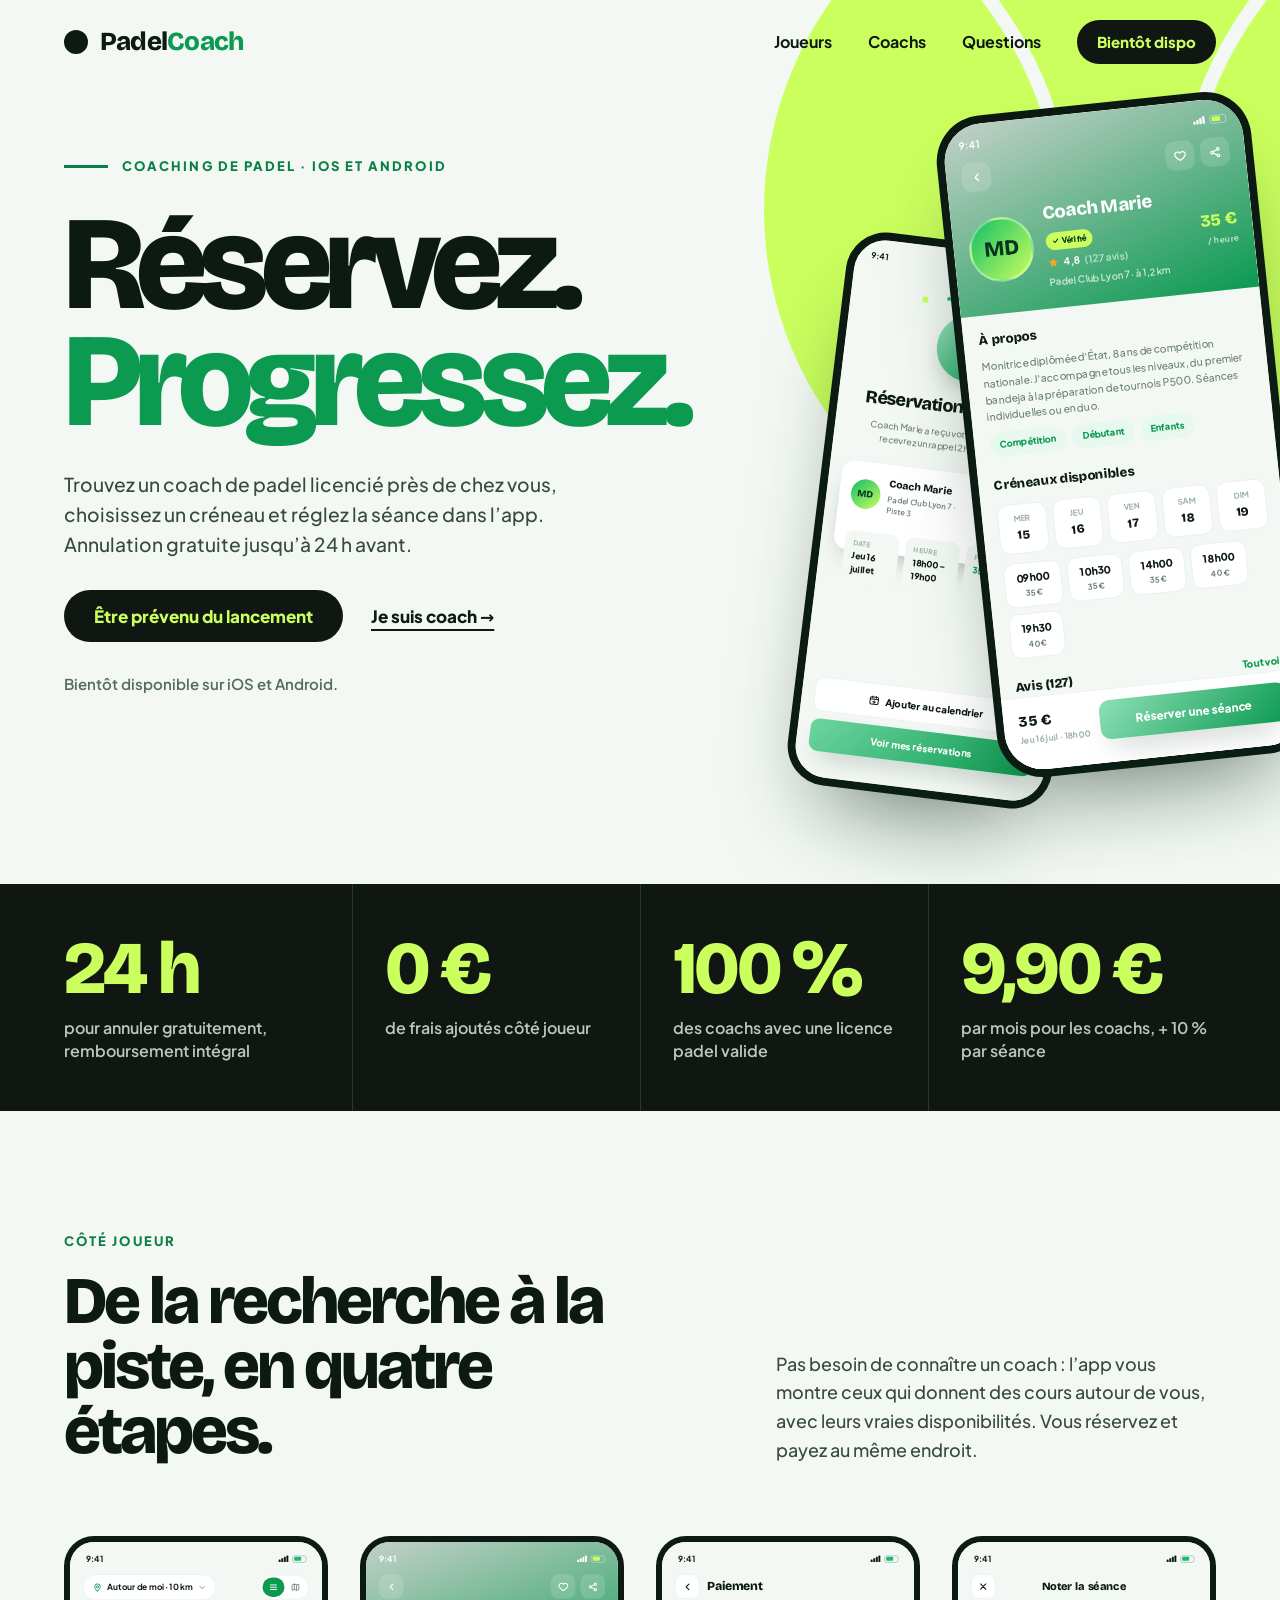
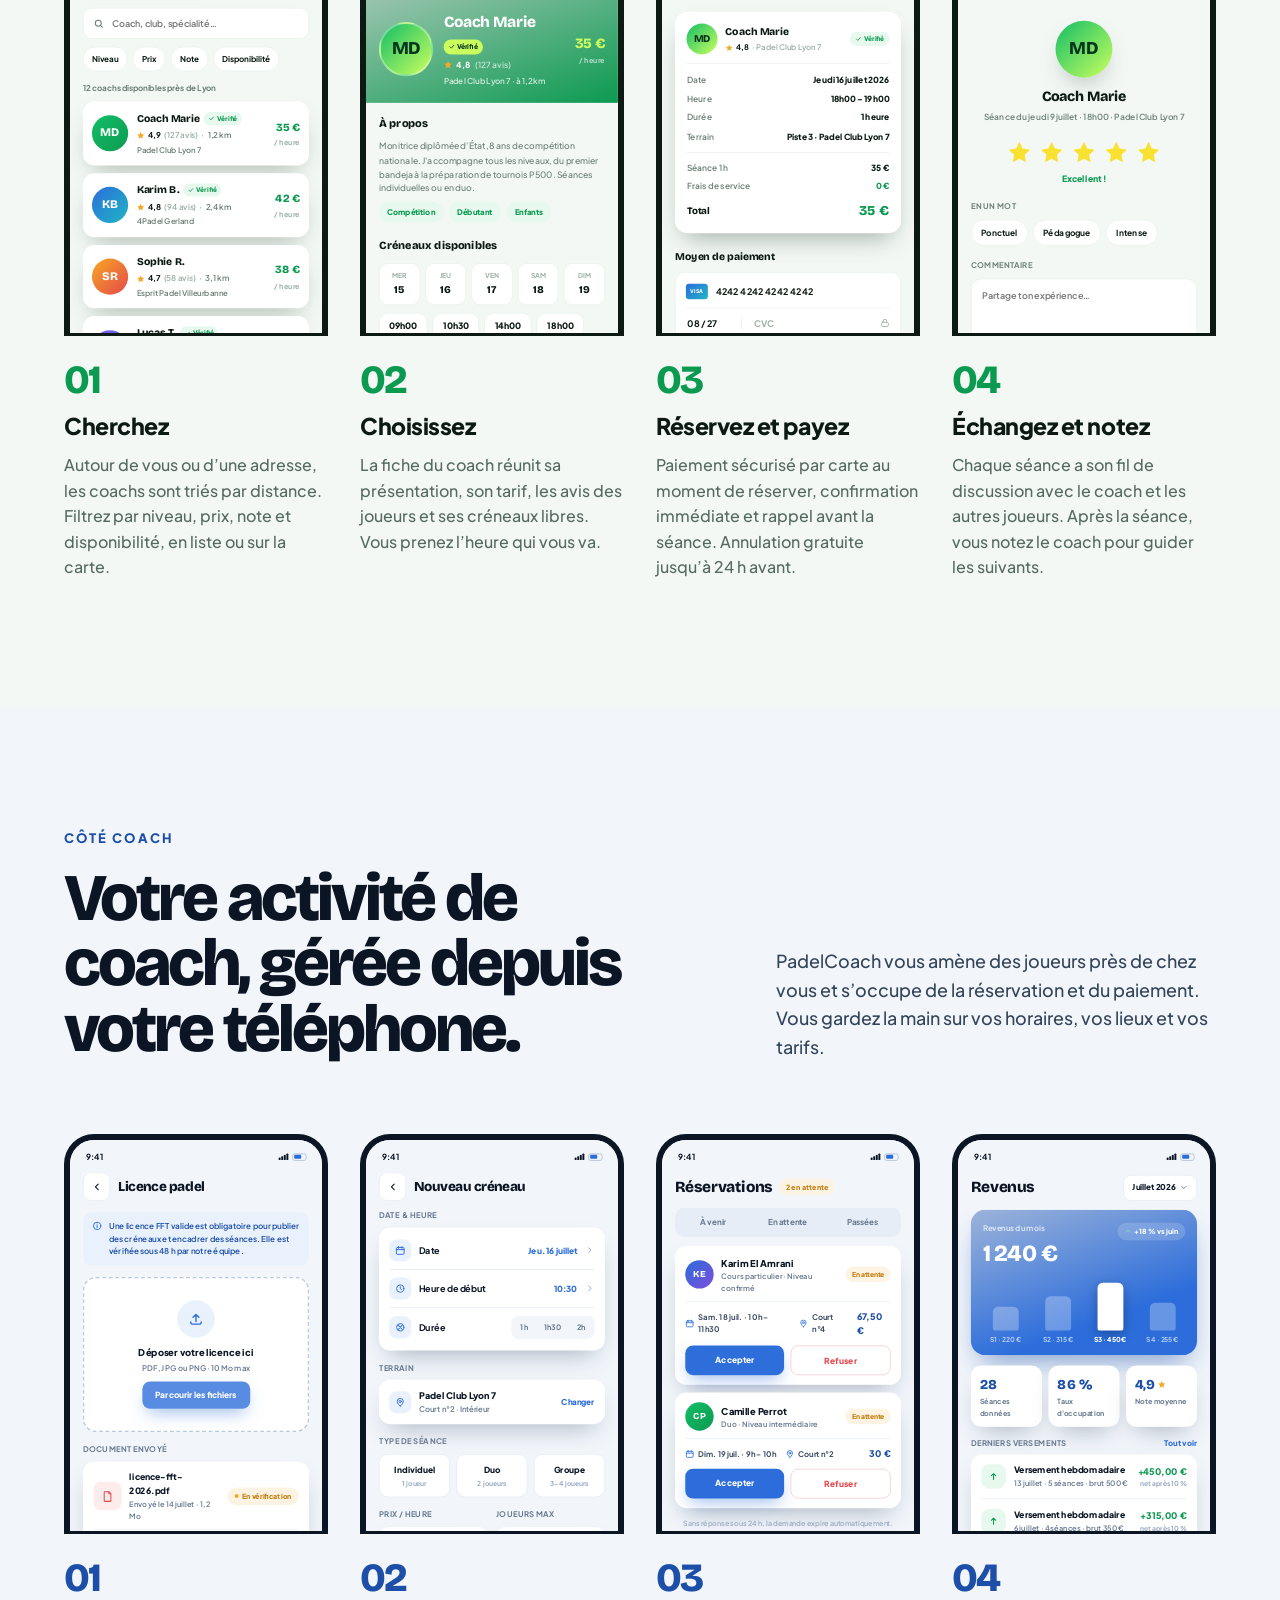
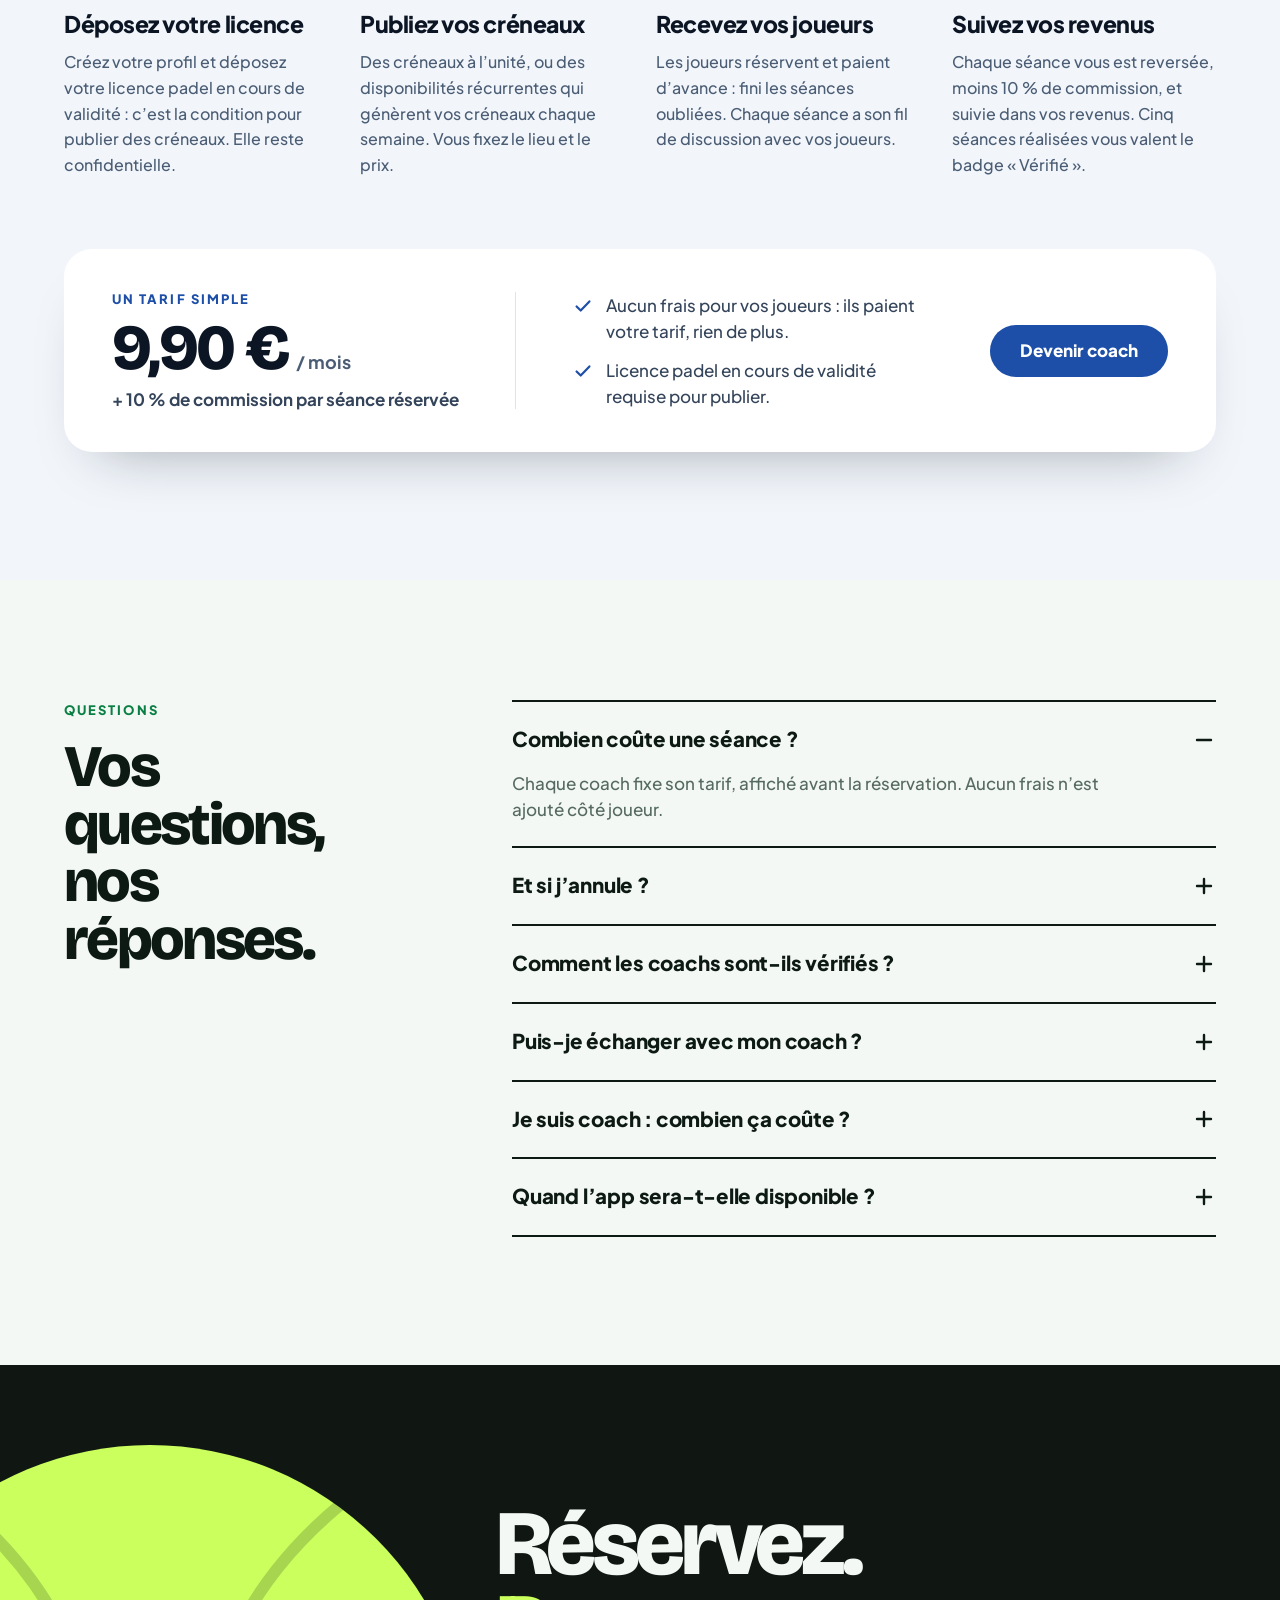
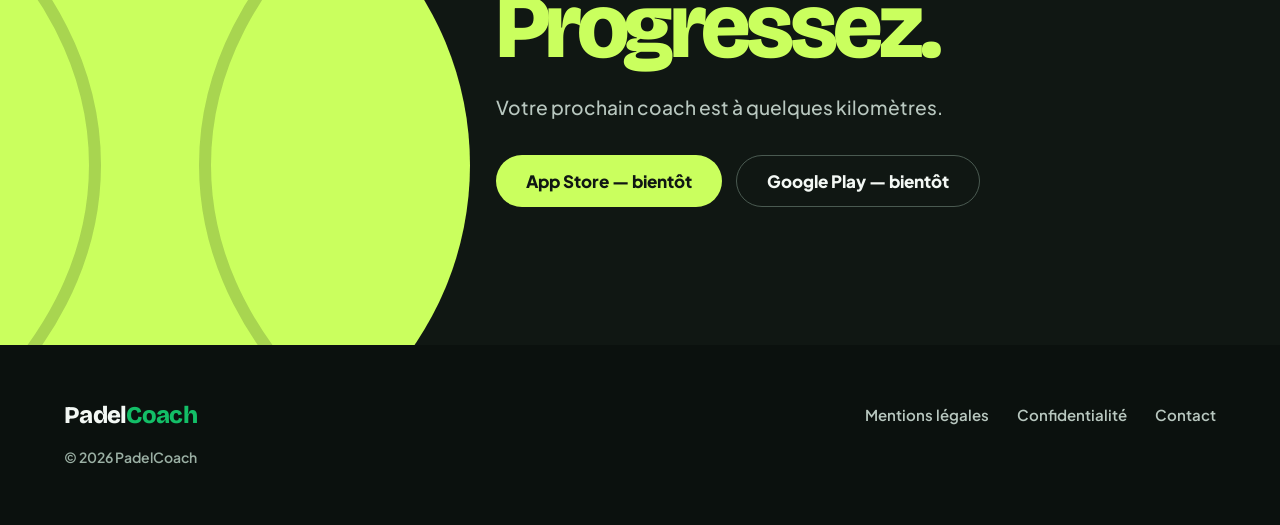
==== index.html @ 116d1d71 "deploy: site vitrine 2026-09-29 11:55 Co-Authored-By: Claude Opus 5.5 <noreply@anthropic.com>" ====
<!doctype html>
<html lang="fr">
<head>
<meta name="robots" content="noindex">
<meta charset="utf-8">
<meta name="viewport" content="width=device-width, initial-scale=1">
<title>PadelCoach — Réservez un coach de padel près de chez vous</title>
<meta name="description" content="Trouvez un coach de padel licencié près de chez vous, choisissez un créneau et réglez la séance dans l’app. Annulation gratuite jusqu’à 24 h avant.">
<meta name="theme-color" content="#f3f8f4">
<meta property="og:type" content="website">
<meta property="og:locale" content="fr_FR">
<meta property="og:title" content="PadelCoach — Réservez. Progressez.">
<meta property="og:description" content="Trouvez un coach de padel licencié près de chez vous et réservez votre séance en quelques gestes.">
<meta property="og:url" content="https://jeromemapro-dot.github.io/padelcoach-site/">
<meta property="og:image" content="https://jeromemapro-dot.github.io/padelcoach-site/og-image.jpg">
<meta property="og:image:width" content="1200">
<meta property="og:image:height" content="630">
<meta property="og:image:alt" content="PadelCoach — Réservez. Progressez.">
<meta name="twitter:card" content="summary_large_image">
<link rel="canonical" href="https://jeromemapro-dot.github.io/padelcoach-site/">
<link rel="icon" href="favicon.svg" type="image/svg+xml">
<link rel="preload" href="fonts/bricolage-800.woff2" as="font" type="font/woff2" crossorigin>
<style>
@font-face{font-family:'Bricolage Grotesque';font-weight:800;font-display:swap;src:url('fonts/bricolage-800.woff2') format('woff2')}
@font-face{font-family:'Plus Jakarta Sans';font-weight:500;font-display:swap;src:url('fonts/jakarta-500.woff2') format('woff2')}
@font-face{font-family:'Plus Jakarta Sans';font-weight:600;font-display:swap;src:url('fonts/jakarta-600.woff2') format('woff2')}
@font-face{font-family:'Plus Jakarta Sans';font-weight:700;font-display:swap;src:url('fonts/jakarta-700.woff2') format('woff2')}
@font-face{font-family:'Plus Jakarta Sans';font-weight:800;font-display:swap;src:url('fonts/jakarta-800.woff2') format('woff2')}

:root{
  --dark:#101713; --darker:#0b110e; --ink:#0d1a13; --ink-soft:#384a40; --ink-blue:#0c1524;
  --light:#f3f8f4; --light-blue:#f2f6fb; --white:#fff;
  --lime:#caff5e; --green:#13be67; --green-mid:#0c9a51; --green-deep:#0a7f43;
  --blue:#1d4fa8; --muted:#566a60; --muted-blue:#4b5d74; --text-blue:#34445a; --rail-blue:#dbe5f1;
  --on-dark:#b8c7bf; --on-dark-2:#9bb0a4; --rule-dark:#2a372f;
  --display:'Bricolage Grotesque',system-ui,sans-serif;
}
*{box-sizing:border-box}
html{scroll-behavior:smooth}
@media (prefers-reduced-motion:reduce){html{scroll-behavior:auto}}
body{margin:0;background:var(--light);color:var(--ink);font:500 17px/1.55 'Plus Jakarta Sans',system-ui,sans-serif;-webkit-font-smoothing:antialiased}
h1,h2,h3,p{margin:0}
a{color:var(--green-deep)}
:focus-visible{outline:3px solid var(--green-deep);outline-offset:3px;border-radius:6px}
.dark :focus-visible{outline-color:var(--lime)}
.wrap{max-width:1200px;margin:0 auto;padding:0 24px}
.skip{position:absolute;left:-9999px;top:8px;z-index:10;background:var(--lime);color:var(--dark);padding:10px 16px;border-radius:999px;font-weight:800}
.skip:focus{left:12px}

.btn{display:inline-flex;align-items:center;justify-content:center;min-height:52px;padding:0 30px;border-radius:999px;font-weight:800;font-size:17px;text-decoration:none;white-space:nowrap}
.btn--dark{background:var(--dark);color:var(--lime)}
.btn--dark:hover{background:#26332c;color:var(--lime)}
.btn--lime{background:var(--lime);color:var(--dark)}
.btn--lime:hover{background:#d8ff85;color:var(--dark)}
.btn--ghost{border:1.5px solid #4a5a51;color:#f3f8f4}
.btn--ghost:hover{border-color:var(--lime);color:var(--lime)}
.btn--blue{background:var(--blue);color:#fff}
.btn--blue:hover{background:#163e85;color:#fff}
.link-arrow{display:inline-flex;align-items:center;min-height:44px;font-weight:800;color:var(--ink);text-decoration:underline;text-underline-offset:6px;text-decoration-thickness:2px}
.link-arrow:hover{color:var(--green-deep)}
.kicker{display:block;font-size:13px;font-weight:800;letter-spacing:.16em;text-transform:uppercase;color:var(--green-deep)}

/* Écrans de l'app, mis à l'échelle par --s. */
.phone{--s:.8;width:calc(390px*var(--s));height:calc(844px*var(--s));border-radius:calc(50px*var(--s));overflow:hidden;background:var(--light);flex-shrink:0}
.phone__screen{width:390px;height:844px;transform:scale(var(--s));transform-origin:0 0}

/* ── En-tête ── */
.nav{position:absolute;top:0;left:0;right:0;z-index:3}
.nav .wrap{height:84px;display:flex;align-items:center;justify-content:space-between;gap:24px}
.brand{display:flex;align-items:center;gap:12px;min-height:44px;text-decoration:none;color:var(--ink);font:800 26px/1 var(--display);letter-spacing:-.03em}
.brand__ball{width:24px;height:24px;border-radius:50%;background:var(--ink)}
.brand b{color:var(--green-mid);font-weight:800}
.nav__links{display:flex;align-items:center;gap:36px}
.nav__links a:not(.btn){color:var(--ink);text-decoration:none;font-weight:700;font-size:16px}
.nav__links a:not(.btn):hover{color:var(--green-deep)}
.nav .btn{min-height:44px;padding:0 20px;font-size:15px}

/* ── Accueil : l'affiche ── */
.hero{position:relative;overflow:hidden}
.hero .wrap{display:grid;grid-template-columns:minmax(0,1.25fr) minmax(0,1fr);gap:24px;padding-top:156px;padding-bottom:88px}
.hero__text{display:flex;flex-direction:column;gap:30px;position:relative;z-index:1}
.eyebrow{display:flex;align-items:center;gap:14px;font-size:13px;font-weight:800;letter-spacing:.16em;text-transform:uppercase;color:var(--green-deep)}
.eyebrow::before{content:"";width:44px;height:3px;background:currentColor;flex-shrink:0}
.hero h1{font:800 clamp(64px,10.4vw,150px)/.88 var(--display);letter-spacing:-.055em}
.hero h1 span{color:var(--green-mid)}
.hero__lead{font-size:clamp(17px,1.5vw,21px);color:var(--ink-soft);max-width:560px}
.hero__ctas{display:flex;flex-wrap:wrap;align-items:center;gap:12px 28px}
.hero__note{font-size:15px;font-weight:600;color:var(--muted)}
.hero__stage{position:relative;min-height:640px}
.hero__ball{position:absolute;width:720px;height:720px;right:-268px;top:-306px}
.hero__stage .phone{position:absolute;box-shadow:0 50px 90px -30px rgba(8,40,24,.6),0 0 0 8px var(--ink)}
.hero__back{--s:.641;right:142px;top:94px;transform:rotate(7deg)}
.hero__front{--s:.7692;right:-58px;top:-46px;transform:rotate(-6deg)}

/* ── Chiffres ── */
.scores{background:var(--dark)}
.scores .wrap{display:grid;grid-template-columns:repeat(4,minmax(0,1fr))}
.score{display:flex;flex-direction:column;gap:10px;padding:48px 32px;border-left:1px solid var(--rule-dark)}
.score:first-child{padding-left:0;border-left:0}
.score:last-child{padding-right:0}
.score b{font:800 clamp(40px,5.8vw,84px)/1 var(--display);letter-spacing:-.04em;color:var(--lime)}
.score span{font-size:16px;line-height:1.45;font-weight:600;color:var(--on-dark)}

/* ── Parcours joueur / coach ── */
.section{padding:120px 0 128px}
.head{display:grid;grid-template-columns:minmax(0,7fr) minmax(0,5fr);gap:28px 96px;align-items:end;margin-bottom:72px}
.head h2{font:800 clamp(38px,5.2vw,68px)/.98 var(--display);letter-spacing:-.045em;margin-top:18px}
.head p{font-size:clamp(16px,1.4vw,19px);line-height:1.6;color:var(--ink-soft)}
.steps{list-style:none;margin:0;padding:0;display:grid;grid-template-columns:repeat(4,264px);justify-content:space-between;gap:32px}
.step{display:flex;flex-direction:column;gap:24px;min-width:0}
.shot{--s:.646;height:400px;border:6px solid var(--ink);border-bottom-width:3px;border-radius:30px 30px 0 0;overflow:hidden;background:var(--light)}
.step__num{display:block;font:800 40px/1 var(--display);letter-spacing:-.04em;color:var(--green-mid)}
.step h3{font-size:23px;font-weight:800;letter-spacing:-.02em;margin:8px 0}
.step p{font-size:16px;line-height:1.6;color:var(--muted)}

.coachs{background:var(--light-blue);color:var(--ink-blue)}
.coachs .kicker{color:var(--blue)}
.coachs .head p{color:var(--text-blue)}
.coachs .shot{border-color:var(--ink-blue);background:var(--light-blue)}
.coachs .step__num{color:var(--blue)}
.coachs .step p{color:var(--muted-blue)}

.price{margin-top:72px;background:var(--white);border-radius:28px;padding:40px 48px;display:grid;grid-template-columns:auto minmax(0,1fr) auto;gap:28px 56px;align-items:center;box-shadow:0 30px 60px -36px rgba(12,21,36,.4)}
.price__amount{font:800 64px/1 var(--display);letter-spacing:-.04em;margin:6px 0}
.price__amount small{font:700 18px/1 'Plus Jakarta Sans',sans-serif;letter-spacing:0;color:var(--muted-blue);margin-left:8px}
.price__fee{font-size:17px;font-weight:700;color:var(--text-blue)}
.checks{list-style:none;margin:0;padding:0 0 0 56px;display:flex;flex-direction:column;gap:12px;border-left:1.5px solid var(--rail-blue)}
.checks li{display:flex;gap:12px;align-items:flex-start;font-size:17px;color:var(--text-blue)}
.checks svg{flex-shrink:0;margin-top:3px}

/* ── Questions ── */
.faq .wrap{display:grid;grid-template-columns:minmax(0,4fr) minmax(0,8fr);gap:40px 96px}
.faq h2{font:800 clamp(38px,4.6vw,60px)/.98 var(--display);letter-spacing:-.045em;margin-top:18px}
.faq__list{border-bottom:2px solid var(--ink)}
.faq details{border-top:2px solid var(--ink)}
.faq summary{list-style:none;display:flex;justify-content:space-between;align-items:center;gap:24px;min-height:44px;padding:22px 0;cursor:pointer;font-size:clamp(17px,1.6vw,21px);font-weight:800;letter-spacing:-.01em}
.faq summary::-webkit-details-marker{display:none}
.faq summary svg{flex-shrink:0}
.faq details[open] .faq__v{display:none}
.faq details p{max-width:640px;padding-bottom:24px;margin-top:-8px;color:var(--muted)}

/* ── Appel final ── */
.final{background:var(--dark);position:relative;overflow:hidden}
.final__ball{position:absolute;width:640px;height:640px;left:-170px;top:80px}
.final .wrap{position:relative;min-height:580px;display:flex;flex-direction:column;justify-content:center}
.final__body{margin-left:auto;width:min(720px,100%);display:flex;flex-direction:column;gap:24px;padding:80px 0}
.final h2{font:800 clamp(56px,7.2vw,104px)/.9 var(--display);letter-spacing:-.05em;color:#f3f8f4}
.final h2 span{color:var(--lime)}
.final p{font-size:clamp(17px,1.5vw,21px);color:var(--on-dark)}
.final__ctas{display:flex;flex-wrap:wrap;gap:14px;margin-top:8px}

.footer{background:var(--darker);padding:48px 0 56px}
.footer .wrap{display:flex;justify-content:space-between;align-items:flex-start;gap:24px;flex-wrap:wrap}
.footer .brand{color:#f3f8f4;font-size:24px}
.footer .brand b{color:var(--green)}
.footer small{display:block;margin-top:10px;font-size:14px;font-weight:600;color:var(--on-dark-2)}
.footer nav{display:flex;flex-wrap:wrap;gap:8px 28px}
.footer nav a{display:inline-flex;align-items:center;min-height:44px;color:var(--on-dark);text-decoration:none;font-weight:600;font-size:15px}
.footer nav a:hover{color:var(--lime)}

/* Sous 1200 px, les quatre étapes défilent horizontalement (sans script). */
@media (max-width:1199px){
  .steps{display:flex;gap:20px;overflow-x:auto;scroll-snap-type:x mandatory;margin:0 -24px;padding:0 24px 20px;scroll-padding:0 24px}
  .step{flex:0 0 264px;scroll-snap-align:start}
  .shot{height:340px}
}
@media (max-width:960px){
  .hero .wrap{grid-template-columns:1fr;padding-top:124px;padding-bottom:0;gap:8px}
  .hero__stage{min-height:0;height:560px;overflow:hidden;margin:0 -24px}
  .hero__ball{width:430px;height:430px;left:50%;right:auto;margin-left:-215px;top:50px}
  .hero__back{--s:.6;left:50%;right:auto;margin-left:-30px;top:120px}
  .hero__front{--s:.667;left:50%;right:auto;margin-left:-196px;top:40px}
  .scores .wrap{grid-template-columns:repeat(2,minmax(0,1fr))}
  .score{padding:28px 20px}
  .score:nth-child(odd){padding-left:0;border-left:0}
  .score:nth-child(even){padding-right:0}
  .score:nth-child(-n+2){border-bottom:1px solid var(--rule-dark)}
  .head{grid-template-columns:1fr;margin-bottom:40px}
  .price{grid-template-columns:1fr;padding:32px 28px}
  .checks{padding:22px 0 0;border-left:0;border-top:1.5px solid var(--rail-blue)}
  .price .btn{width:100%}
  .faq .wrap{grid-template-columns:1fr}
  .final__ball{width:290px;height:290px;left:auto;right:-40px;top:-110px}
  .final__body{margin-left:0;padding:200px 0 64px}
}
@media (max-width:640px){
  .nav .wrap{height:68px}
  .nav__links a:not(.btn){display:none}
  .nav .btn{padding:0 16px;font-size:14px}
  .brand{font-size:23px}
  .hero .wrap{padding-top:96px}
  .hero__text{gap:22px}
  .eyebrow{font-size:12px;letter-spacing:.14em}
  .eyebrow::before{width:32px}
  .hero__ctas{flex-direction:column;align-items:stretch;gap:12px}
  .hero__ctas .btn{width:100%}
  .hero__ctas .link-arrow{align-self:center}
  .hero__stage{height:430px}
  .hero__ball{width:330px;height:330px;margin-left:-165px;top:40px}
  .hero__back{--s:.4615;margin-left:-23px;top:92px}
  .hero__front{--s:.5128;margin-left:-151px;top:32px}
  .hero__stage .phone{box-shadow:0 34px 60px -24px rgba(8,40,24,.6),0 0 0 6px var(--ink)}
  .score span{font-size:14px}
  .section{padding:64px 0}
  .shot{height:330px}
  .step h3{font-size:20px}
  .step p{font-size:15px}
  .price{margin-top:40px;padding:28px 24px}
  .price__amount{font-size:52px}
  .final__ctas{flex-direction:column}
  .final__ctas .btn{width:100%}
  .footer .wrap{flex-direction:column}
}
</style>
</head>
<body>
<a class="skip" href="#contenu">Aller au contenu</a>

<header class="nav">
<div class="wrap">
<a class="brand" href="#top" aria-label="PadelCoach, accueil"><span class="brand__ball"></span><span>Padel<b>Coach</b></span></a>
<nav class="nav__links" aria-label="Navigation principale">
<a href="#joueurs">Joueurs</a>
<a href="#coachs">Coachs</a>
<a href="#faq">Questions</a>
<a class="btn btn--dark" href="#telecharger">Bientôt dispo</a>
</nav>
</div>
</header>

<main id="contenu">

<section class="hero" id="top">
<div class="wrap">
<div class="hero__text">
<span class="eyebrow">Coaching de padel · iOS et Android</span>
<h1>Réservez.<br><span>Progressez.</span></h1>
<p class="hero__lead">Trouvez un coach de padel licencié près de chez vous, choisissez un créneau et réglez la séance dans l’app. Annulation gratuite jusqu’à 24 h avant.</p>
<div class="hero__ctas">
<a class="btn btn--dark" href="#telecharger">Être prévenu du lancement</a>
<a class="link-arrow" href="#coachs">Je suis coach →</a>
</div>
<p class="hero__note">Bientôt disponible sur iOS et Android.</p>
</div>
<div class="hero__stage">
<svg class="hero__ball" viewBox="0 0 720 720" aria-hidden="true"><circle cx="360" cy="360" r="360" fill="#caff5e"/><path d="M150 70C350 240 350 480 150 650M570 70C370 240 370 480 570 650" fill="none" stroke="#f3f8f4" stroke-width="14" stroke-linecap="round"/></svg>
<div class="phone hero__back" role="img" aria-label="L’écran de confirmation : la réservation est confirmée, avec la date, l’heure et le montant payé."><div class="phone__screen" aria-hidden="true"><div data-screen-label="06 · Confirmation" style="width:390px;height:844px;margin:0 auto;background:#f3f8f4;font-family:'Plus Jakarta Sans',sans-serif;color:#0d1a13;display:flex;flex-direction:column;overflow:hidden;position:relative">

  
  <div style="display:flex;justify-content:space-between;align-items:center;padding:16px 24px 0;font-size:13px;font-weight:700;color:#0d1a13">
    <span>9:41</span>
    <span style="display:flex;gap:5px;align-items:center">
      <span style="width:16px;height:10px;display:inline-flex;align-items:flex-end;gap:1.5px"><span style="width:2.5px;height:4px;background:#0d1a13;border-radius:1px"></span><span style="width:2.5px;height:6px;background:#0d1a13;border-radius:1px"></span><span style="width:2.5px;height:8px;background:#0d1a13;border-radius:1px"></span><span style="width:2.5px;height:10px;background:#0d1a13;border-radius:1px"></span></span>
      <span style="width:22px;height:11px;border:1.5px solid #9bb0a4;border-radius:3.5px;display:inline-flex;padding:1.5px"><span style="width:70%;background:#13be67;border-radius:1.5px"></span></span>
    </span>
  </div>

  
  <div style="padding:64px 0 0;display:flex;flex-direction:column;align-items:center;gap:20px;position:relative">
    <span style="position:absolute;top:44px;left:112px;width:9px;height:9px;border-radius:2px;background:#caff5e;animation:pcFall 1.8s ease-in infinite"></span>
    <span style="position:absolute;top:36px;left:196px;width:7px;height:7px;border-radius:50%;background:#caff5e;animation:pcFall 2.2s .4s ease-in infinite"></span>
    <span style="position:absolute;top:52px;left:262px;width:10px;height:5px;border-radius:2px;background:#caff5e;animation:pcFall 2s .8s ease-in infinite"></span>
    <span style="position:absolute;top:40px;left:150px;width:6px;height:6px;border-radius:50%;background:#13be67;animation:pcFall 2.4s 1.1s ease-in infinite"></span>
    <span style="position:absolute;top:48px;left:236px;width:8px;height:8px;border-radius:2px;background:#13be67;animation:pcFall 2.1s .2s ease-in infinite"></span>
    <span style="width: 104px; height: 104px; border-radius: 50%; background: linear-gradient(135deg, #13BE6761, #0c9a51); display: inline-flex; align-items: center; justify-content: center; box-shadow: 0 18px 40px -16px rgba(8,40,24,.35); animation: pcPop .5s ease-out both">
      <svg viewBox="0 0 24 24" width="52" height="52" fill="none" stroke="#ffffff" stroke-width="3" stroke-linecap="round" stroke-linejoin="round"><path d="M5 12.5l5 5L19 7"></path></svg>
    </span>
    <div style="display:flex;flex-direction:column;align-items:center;gap:8px;padding:0 32px;text-align:center">
      <div style="font-family:'Bricolage Grotesque',sans-serif;font-weight:800;font-size:28px;letter-spacing:-.8px">Réservation confirmée !</div>
      <div style="font-size:14px;line-height:1.55;color:#6c8076;font-weight:500">Coach Marie a reçu votre réservation. Vous recevrez un rappel 2 h avant la séance.</div>
    </div>
  </div>

  
  <div style="padding:28px 20px 0">
    <div style="background: #ffffff; border-radius: 20px; padding: 18px; display: flex; flex-direction: column; gap: 13px; box-shadow: 0 18px 40px -16px rgba(8,40,24,.35); width: 311px; height: 139px">
      <div style="display:flex;align-items:center;gap:12px">
        <span style="width:46px;height:46px;border-radius:50%;background:linear-gradient(135deg,#13be67,#caff5e);display:inline-flex;align-items:center;justify-content:center;color:#06351f;font-family:'Bricolage Grotesque',sans-serif;font-weight:800;font-size:15px;flex-shrink:0">MD</span>
        <span style="display:flex;flex-direction:column;gap:2px">
          <span style="font-family:'Bricolage Grotesque',sans-serif;font-weight:700;font-size:16px">Coach Marie</span>
          <span style="font-size:12px;color:#6c8076;font-weight:600">Padel Club Lyon 7 · Piste 3</span>
        </span>
        <span style="margin-left:auto;display:inline-flex;align-items:center;gap:4px;background:#e7f8ee;color:#0c9a51;border-radius:999px;padding:4px 10px;font-size:10.5px;font-weight:800;flex-shrink:0"><span style="width:6px;height:6px;border-radius:50%;background:#13be67"></span>Confirmée</span>
      </div>
      <div style="height:1px;background:#e6efe8"></div>
      <div style="display:flex;gap:10px">
        <span style="flex:1;display:flex;flex-direction:column;gap:2px;background:#f3f8f4;border-radius:13px;padding:11px 13px">
          <span style="font-size:10.5px;font-weight:700;color:#9bb0a4;text-transform:uppercase;letter-spacing:.4px">Date</span>
          <span style="font-size:13.5px;font-weight:800">Jeu 16 juillet</span>
        </span>
        <span style="flex:1;display:flex;flex-direction:column;gap:2px;background:#f3f8f4;border-radius:13px;padding:11px 13px">
          <span style="font-size:10.5px;font-weight:700;color:#9bb0a4;text-transform:uppercase;letter-spacing:.4px">Heure</span>
          <span style="font-size:13.5px;font-weight:800">18h00 – 19h00</span>
        </span>
        <span style="flex:1;display:flex;flex-direction:column;gap:2px;background:#f3f8f4;border-radius:13px;padding:11px 13px">
          <span style="font-size:10.5px;font-weight:700;color:#9bb0a4;text-transform:uppercase;letter-spacing:.4px">Payé</span>
          <span style="font-size:13.5px;font-weight:800;color:#0c9a51">35 €</span>
        </span>
      </div>
    </div>
  </div>

  
  <div style="margin-top:auto;padding:0 20px 40px;display:flex;flex-direction:column;gap:12px">
    <button tabindex="-1" style="cursor:pointer;border-radius:14px;padding:16px;font-family:'Plus Jakarta Sans',sans-serif;font-weight:800;font-size:15px;color:#0d1a13;background:#ffffff;border:1.5px solid #e6efe8;display:flex;align-items:center;justify-content:center;gap:9px">
      <svg viewBox="0 0 24 24" width="17" height="17" fill="none" stroke="currentColor" stroke-width="2.2" stroke-linecap="round" stroke-linejoin="round"><rect x="3" y="5" width="18" height="16" rx="3"></rect><path d="M3 10h18M8 3v4M16 3v4M12 13v6M9 16h6"></path></svg>
      Ajouter au calendrier
    </button>
    <button tabindex="-1" style="border: none; cursor: pointer; border-radius: 14px; padding: 16px; font-family: 'Plus Jakarta Sans',sans-serif; font-weight: 800; font-size: 15px; color: #ffffff; background: linear-gradient(135deg, #13BE6797, #0c9a51); box-shadow: 0 18px 40px -16px rgba(8,40,24,.35)">Voir mes réservations</button>
  </div>
</div></div></div>
<div class="phone hero__front" role="img" aria-label="La fiche d’un coach dans l’app : profil, note, tarif, créneaux disponibles et avis."><div class="phone__screen" aria-hidden="true"><div data-screen-label="04 · Fiche coach" style="width:390px;height:844px;margin:0 auto;background:#f3f8f4;font-family:'Plus Jakarta Sans',sans-serif;color:#0d1a13;display:flex;flex-direction:column;overflow:hidden;position:relative">

  
  <div class="noscroll" style="flex:1;overflow:hidden;padding-bottom:110px">

    
    <div style="background: linear-gradient(160deg, #18422E38, #0c9a51); padding: 16px 20px 24px; color: #ffffff; position: relative">
      <div style="display:flex;justify-content:space-between;align-items:center;font-size:13px;font-weight:700;margin-bottom:14px">
        <span>9:41</span>
        <span style="display:flex;gap:5px;align-items:center">
          <span style="width:16px;height:10px;display:inline-flex;align-items:flex-end;gap:1.5px"><span style="width:2.5px;height:4px;background:#ffffff;border-radius:1px"></span><span style="width:2.5px;height:6px;background:#ffffff;border-radius:1px"></span><span style="width:2.5px;height:8px;background:#ffffff;border-radius:1px"></span><span style="width:2.5px;height:10px;background:#ffffff;border-radius:1px"></span></span>
          <span style="width:22px;height:11px;border:1.5px solid rgba(255,255,255,.5);border-radius:3.5px;display:inline-flex;padding:1.5px"><span style="width:70%;background:#caff5e;border-radius:1.5px"></span></span>
        </span>
      </div>
      <div style="display:flex;justify-content:space-between;align-items:center;margin-bottom:18px">
        <span style="width:38px;height:38px;border-radius:12px;background:rgba(255,255,255,.14);display:inline-flex;align-items:center;justify-content:center;cursor:pointer"><svg viewBox="0 0 24 24" width="17" height="17" fill="none" stroke="#ffffff" stroke-width="2.4" stroke-linecap="round" stroke-linejoin="round"><path d="M15 6l-6 6 6 6"></path></svg></span>
        <span style="display:flex;gap:8px">
          <span style="width:38px;height:38px;border-radius:12px;background:rgba(255,255,255,.14);display:inline-flex;align-items:center;justify-content:center;cursor:pointer"><svg viewBox="0 0 24 24" width="17" height="17" fill="none" stroke="#ffffff" stroke-width="2.2" stroke-linecap="round" stroke-linejoin="round"><path d="M12 20s-7.5-4.9-9.5-9A5.3 5.3 0 0 1 12 6.6 5.3 5.3 0 0 1 21.5 11c-2 4.1-9.5 9-9.5 9z"></path></svg></span>
          <span style="width:38px;height:38px;border-radius:12px;background:rgba(255,255,255,.14);display:inline-flex;align-items:center;justify-content:center;cursor:pointer"><svg viewBox="0 0 24 24" width="17" height="17" fill="none" stroke="#ffffff" stroke-width="2.2" stroke-linecap="round" stroke-linejoin="round"><circle cx="6" cy="12" r="2.4"></circle><circle cx="17" cy="6" r="2.4"></circle><circle cx="17" cy="18" r="2.4"></circle><path d="M8.2 10.9l6.6-3.8M8.2 13.1l6.6 3.8"></path></svg></span>
        </span>
      </div>
      <div style="display:flex;gap:16px;align-items:center">
        <span style="width:84px;height:84px;border-radius:50%;background:linear-gradient(135deg,#13be67,#caff5e);display:inline-flex;align-items:center;justify-content:center;color:#06351f;font-family:'Bricolage Grotesque',sans-serif;font-weight:800;font-size:28px;flex-shrink:0;border:3px solid rgba(255,255,255,.35)">MD</span>
        <span style="display:flex;flex-direction:column;gap:6px;min-width:0">
          <span style="display:flex;align-items:center;gap:8px;flex-wrap:wrap">
            <span style="font-family:'Bricolage Grotesque',sans-serif;font-weight:800;font-size:24px;letter-spacing:-.5px">Coach Marie</span>
            <span style="display:inline-flex;align-items:center;gap:3px;background:#caff5e;color:#06351f;border-radius:999px;padding:3px 8px;font-size:10.5px;font-weight:800"><svg viewBox="0 0 24 24" width="10" height="10" fill="none" stroke="currentColor" stroke-width="3" stroke-linecap="round" stroke-linejoin="round"><path d="M5 12.5l5 5L19 7"></path></svg>Vérifié</span>
          </span>
          <span style="display:flex;align-items:center;gap:6px;font-size:13px;font-weight:700">
            <svg viewBox="0 0 24 24" width="14" height="14" fill="#f7a823"><path d="M12 2l3 6.3 6.9 1-5 4.8 1.2 6.9-6.1-3.3L5.9 21l1.2-6.9-5-4.8 6.9-1z"></path></svg>
            <span>4,8</span><span style="color:rgba(255,255,255,.65);font-weight:600">(127 avis)</span>
          </span>
          <span style="font-size:12.5px;color:rgba(255,255,255,.75);font-weight:600">Padel Club Lyon 7 · à 1,2 km</span>
        </span>
        <span style="margin-left:auto;display:flex;flex-direction:column;align-items:flex-end;flex-shrink:0">
          <span style="font-family:'Bricolage Grotesque',sans-serif;font-weight:800;font-size:22px;color:#caff5e">35 €</span>
          <span style="font-size:11px;color:rgba(255,255,255,.65);font-weight:700">/ heure</span>
        </span>
      </div>
    </div>

    
    <div style="padding:20px 20px 0;display:flex;flex-direction:column;gap:10px">
      <div style="font-family:'Bricolage Grotesque',sans-serif;font-weight:700;font-size:17px">À propos</div>
      <div style="font-size:13.5px;line-height:1.6;color:#6c8076;font-weight:500">Monitrice diplômée d'État, 8 ans de compétition nationale. J'accompagne tous les niveaux, du premier bandeja à la préparation de tournois P500. Séances individuelles ou en duo.</div>
      <div style="display:flex;gap:8px;flex-wrap:wrap">
        <span style="background:#e7f8ee;color:#0c9a51;border-radius:999px;padding:7px 13px;font-size:12px;font-weight:800">Compétition</span>
        <span style="background:#e7f8ee;color:#0c9a51;border-radius:999px;padding:7px 13px;font-size:12px;font-weight:800">Débutant</span>
        <span style="background:#e7f8ee;color:#0c9a51;border-radius:999px;padding:7px 13px;font-size:12px;font-weight:800">Enfants</span>
      </div>
    </div>

    
    <div style="padding:24px 20px 0;display:flex;flex-direction:column;gap:12px">
      <div style="font-family:'Bricolage Grotesque',sans-serif;font-weight:700;font-size:17px">Créneaux disponibles</div>
      <div style="display:flex;gap:8px">
        
          
          
            <span style="flex:1;display:flex;flex-direction:column;align-items:center;gap:2px;padding:10px 0;border-radius:14px;cursor:pointer;background:#ffffff;color:#0d1a13;border:1.5px solid #e6efe8">
              <span style="font-size:10.5px;font-weight:700;color:#9bb0a4">MER</span>
              <span style="font-family:'Bricolage Grotesque',sans-serif;font-weight:800;font-size:16px">15</span>
            </span>
          
        
          
          
            <span style="flex:1;display:flex;flex-direction:column;align-items:center;gap:2px;padding:10px 0;border-radius:14px;cursor:pointer;background:#ffffff;color:#0d1a13;border:1.5px solid #e6efe8">
              <span style="font-size:10.5px;font-weight:700;color:#9bb0a4">JEU</span>
              <span style="font-family:'Bricolage Grotesque',sans-serif;font-weight:800;font-size:16px">16</span>
            </span>
          
        
          
          
            <span style="flex:1;display:flex;flex-direction:column;align-items:center;gap:2px;padding:10px 0;border-radius:14px;cursor:pointer;background:#ffffff;color:#0d1a13;border:1.5px solid #e6efe8">
              <span style="font-size:10.5px;font-weight:700;color:#9bb0a4">VEN</span>
              <span style="font-family:'Bricolage Grotesque',sans-serif;font-weight:800;font-size:16px">17</span>
            </span>
          
        
          
          
            <span style="flex:1;display:flex;flex-direction:column;align-items:center;gap:2px;padding:10px 0;border-radius:14px;cursor:pointer;background:#ffffff;color:#0d1a13;border:1.5px solid #e6efe8">
              <span style="font-size:10.5px;font-weight:700;color:#9bb0a4">SAM</span>
              <span style="font-family:'Bricolage Grotesque',sans-serif;font-weight:800;font-size:16px">18</span>
            </span>
          
        
          
          
            <span style="flex:1;display:flex;flex-direction:column;align-items:center;gap:2px;padding:10px 0;border-radius:14px;cursor:pointer;background:#ffffff;color:#0d1a13;border:1.5px solid #e6efe8">
              <span style="font-size:10.5px;font-weight:700;color:#9bb0a4">DIM</span>
              <span style="font-family:'Bricolage Grotesque',sans-serif;font-weight:800;font-size:16px">19</span>
            </span>
          
        
      </div>
      <div style="display:flex;gap:8px;flex-wrap:wrap">
        
          
          
            <span style="display:inline-flex;flex-direction:column;align-items:center;gap:1px;border-radius:14px;padding:9px 15px;cursor:pointer;background:#ffffff;color:#0d1a13;border:1.5px solid #e6efe8">
              <span style="font-size:13.5px;font-weight:800">09h00</span>
              <span style="font-size:10.5px;font-weight:700;color:#6c8076">35 €</span>
            </span>
          
        
          
          
            <span style="display:inline-flex;flex-direction:column;align-items:center;gap:1px;border-radius:14px;padding:9px 15px;cursor:pointer;background:#ffffff;color:#0d1a13;border:1.5px solid #e6efe8">
              <span style="font-size:13.5px;font-weight:800">10h30</span>
              <span style="font-size:10.5px;font-weight:700;color:#6c8076">35 €</span>
            </span>
          
        
          
          
            <span style="display:inline-flex;flex-direction:column;align-items:center;gap:1px;border-radius:14px;padding:9px 15px;cursor:pointer;background:#ffffff;color:#0d1a13;border:1.5px solid #e6efe8">
              <span style="font-size:13.5px;font-weight:800">14h00</span>
              <span style="font-size:10.5px;font-weight:700;color:#6c8076">35 €</span>
            </span>
          
        
          
          
            <span style="display:inline-flex;flex-direction:column;align-items:center;gap:1px;border-radius:14px;padding:9px 15px;cursor:pointer;background:#ffffff;color:#0d1a13;border:1.5px solid #e6efe8">
              <span style="font-size:13.5px;font-weight:800">18h00</span>
              <span style="font-size:10.5px;font-weight:700;color:#6c8076">40 €</span>
            </span>
          
        
          
          
            <span style="display:inline-flex;flex-direction:column;align-items:center;gap:1px;border-radius:14px;padding:9px 15px;cursor:pointer;background:#ffffff;color:#0d1a13;border:1.5px solid #e6efe8">
              <span style="font-size:13.5px;font-weight:800">19h30</span>
              <span style="font-size:10.5px;font-weight:700;color:#6c8076">40 €</span>
            </span>
          
        
      </div>
    </div>

    
    <div style="padding:24px 20px 0;display:flex;flex-direction:column;gap:12px">
      <div style="display:flex;align-items:center;justify-content:space-between">
        <span style="font-family:'Bricolage Grotesque',sans-serif;font-weight:700;font-size:17px">Avis (127)</span>
        <a tabindex="-1" href="#" style="color:#0c9a51;font-size:13px;font-weight:800;text-decoration:none">Tout voir</a>
      </div>
      <div style="background:#ffffff;border-radius:18px;padding:16px;display:flex;flex-direction:column;gap:9px;box-shadow:0 18px 40px -16px rgba(8,40,24,.35)">
        <div style="display:flex;align-items:center;gap:10px">
          <span style="width:38px;height:38px;border-radius:50%;background:linear-gradient(135deg,#2c6ddb,#1fb6c4);display:inline-flex;align-items:center;justify-content:center;color:#ffffff;font-family:'Bricolage Grotesque',sans-serif;font-weight:700;font-size:13px">TL</span>
          <span style="display:flex;flex-direction:column;gap:1px">
            <span style="font-size:13.5px;font-weight:800">Thomas L.</span>
            <span style="font-size:11.5px;color:#9bb0a4;font-weight:600">Il y a 3 jours</span>
          </span>
          <span style="margin-left:auto;display:flex;gap:2px">
            <svg viewBox="0 0 24 24" width="13" height="13" fill="#f7a823"><path d="M12 2l3 6.3 6.9 1-5 4.8 1.2 6.9-6.1-3.3L5.9 21l1.2-6.9-5-4.8 6.9-1z"></path></svg>
            <svg viewBox="0 0 24 24" width="13" height="13" fill="#f7a823"><path d="M12 2l3 6.3 6.9 1-5 4.8 1.2 6.9-6.1-3.3L5.9 21l1.2-6.9-5-4.8 6.9-1z"></path></svg>
            <svg viewBox="0 0 24 24" width="13" height="13" fill="#f7a823"><path d="M12 2l3 6.3 6.9 1-5 4.8 1.2 6.9-6.1-3.3L5.9 21l1.2-6.9-5-4.8 6.9-1z"></path></svg>
            <svg viewBox="0 0 24 24" width="13" height="13" fill="#f7a823"><path d="M12 2l3 6.3 6.9 1-5 4.8 1.2 6.9-6.1-3.3L5.9 21l1.2-6.9-5-4.8 6.9-1z"></path></svg>
            <svg viewBox="0 0 24 24" width="13" height="13" fill="#f7a823"><path d="M12 2l3 6.3 6.9 1-5 4.8 1.2 6.9-6.1-3.3L5.9 21l1.2-6.9-5-4.8 6.9-1z"></path></svg>
          </span>
        </div>
        <div style="font-size:13px;line-height:1.55;color:#6c8076;font-weight:500">Marie a transformé mon smash en 4 séances. Pédagogue, précise, toujours à l'heure. Je recommande les yeux fermés !</div>
      </div>
      <div style="background:#ffffff;border-radius:18px;padding:16px;display:flex;flex-direction:column;gap:9px;box-shadow:0 18px 40px -16px rgba(8,40,24,.35)">
        <div style="display:flex;align-items:center;gap:10px">
          <span style="width:38px;height:38px;border-radius:50%;background:linear-gradient(135deg,#f7a823,#e5484d);display:inline-flex;align-items:center;justify-content:center;color:#ffffff;font-family:'Bricolage Grotesque',sans-serif;font-weight:700;font-size:13px">CB</span>
          <span style="display:flex;flex-direction:column;gap:1px">
            <span style="font-size:13.5px;font-weight:800">Camille B.</span>
            <span style="font-size:11.5px;color:#9bb0a4;font-weight:600">Il y a 2 semaines</span>
          </span>
          <span style="margin-left:auto;display:flex;gap:2px">
            <svg viewBox="0 0 24 24" width="13" height="13" fill="#f7a823"><path d="M12 2l3 6.3 6.9 1-5 4.8 1.2 6.9-6.1-3.3L5.9 21l1.2-6.9-5-4.8 6.9-1z"></path></svg>
            <svg viewBox="0 0 24 24" width="13" height="13" fill="#f7a823"><path d="M12 2l3 6.3 6.9 1-5 4.8 1.2 6.9-6.1-3.3L5.9 21l1.2-6.9-5-4.8 6.9-1z"></path></svg>
            <svg viewBox="0 0 24 24" width="13" height="13" fill="#f7a823"><path d="M12 2l3 6.3 6.9 1-5 4.8 1.2 6.9-6.1-3.3L5.9 21l1.2-6.9-5-4.8 6.9-1z"></path></svg>
            <svg viewBox="0 0 24 24" width="13" height="13" fill="#f7a823"><path d="M12 2l3 6.3 6.9 1-5 4.8 1.2 6.9-6.1-3.3L5.9 21l1.2-6.9-5-4.8 6.9-1z"></path></svg>
            <svg viewBox="0 0 24 24" width="13" height="13" fill="#e6efe8"><path d="M12 2l3 6.3 6.9 1-5 4.8 1.2 6.9-6.1-3.3L5.9 21l1.2-6.9-5-4.8 6.9-1z"></path></svg>
          </span>
        </div>
        <div style="font-size:13px;line-height:1.55;color:#6c8076;font-weight:500">Très bon niveau technique, séance enfants au top avec mon fils de 10 ans. Le créneau du mercredi part vite !</div>
      </div>
    </div>
  </div>

  
  <div style="position:absolute;left:0;right:0;bottom:0;background:#ffffff;border-top:1.5px solid #e6efe8;padding:14px 20px 30px;display:flex;align-items:center;gap:14px">
    <span style="display:flex;flex-direction:column">
      <span style="font-family:'Bricolage Grotesque',sans-serif;font-weight:800;font-size:19px;color:#0d1a13">35 €</span>
      <span style="font-size:11px;color:#9bb0a4;font-weight:700">Jeu 16 juil · 18h00</span>
    </span>
    <button tabindex="-1" style="flex: 1; border: none; cursor: pointer; border-radius: 14px; padding: 16px; font-family: 'Plus Jakarta Sans',sans-serif; font-weight: 800; font-size: 15px; color: #ffffff; background: linear-gradient(135deg, #13BE677C, #0c9a51); box-shadow: 0 18px 40px -16px rgba(8,40,24,.35)">Réserver une séance</button>
  </div>
</div></div></div>
</div>
</div>
</section>

<section class="scores dark" aria-label="Les chiffres clés">
<div class="wrap">
<p class="score"><b>24 h</b><span>pour annuler gratuitement, remboursement intégral</span></p>
<p class="score"><b>0 €</b><span>de frais ajoutés côté joueur</span></p>
<p class="score"><b>100 %</b><span>des coachs avec une licence padel valide</span></p>
<p class="score"><b>9,90 €</b><span>par mois pour les coachs, + 10 % par séance</span></p>
</div>
</section>

<section class="section" id="joueurs">
<div class="wrap">
<div class="head">
<div><span class="kicker">Côté joueur</span><h2>De la recherche à la piste, en quatre étapes.</h2></div>
<p>Pas besoin de connaître un coach : l’app vous montre ceux qui donnent des cours autour de vous, avec leurs vraies disponibilités. Vous réservez et payez au même endroit.</p>
</div>
<ol class="steps" tabindex="0" aria-label="Les quatre étapes côté joueur">
<li class="step">
<div class="shot" role="img" aria-label="L’écran de recherche : les coachs autour de vous, triés par distance, avec des filtres."><div class="phone__screen" aria-hidden="true"><div data-screen-label="03 · Recherche coach" style="width:390px;height:844px;margin:0 auto;background:#f3f8f4;font-family:'Plus Jakarta Sans',sans-serif;color:#0d1a13;display:flex;flex-direction:column;overflow:hidden;position:relative">

  
  <div style="display:flex;justify-content:space-between;align-items:center;padding:16px 24px 0;font-size:13px;font-weight:700;color:#0d1a13;flex-shrink:0">
    <span>9:41</span>
    <span style="display:flex;gap:5px;align-items:center">
      <span style="width:16px;height:10px;display:inline-flex;align-items:flex-end;gap:1.5px"><span style="width:2.5px;height:4px;background:#0d1a13;border-radius:1px"></span><span style="width:2.5px;height:6px;background:#0d1a13;border-radius:1px"></span><span style="width:2.5px;height:8px;background:#0d1a13;border-radius:1px"></span><span style="width:2.5px;height:10px;background:#0d1a13;border-radius:1px"></span></span>
      <span style="width:22px;height:11px;border:1.5px solid #9bb0a4;border-radius:3.5px;display:inline-flex;padding:1.5px"><span style="width:70%;background:#13be67;border-radius:1.5px"></span></span>
    </span>
  </div>

  
  <div style="padding:14px 20px 0;display:flex;align-items:center;justify-content:space-between;flex-shrink:0">
    <span style="display:inline-flex;align-items:center;gap:8px;background:#ffffff;border:1.5px solid #e6efe8;border-radius:999px;padding:9px 14px;cursor:pointer">
      <svg viewBox="0 0 24 24" width="15" height="15" fill="none" stroke="#0c9a51" stroke-width="2.2" stroke-linecap="round" stroke-linejoin="round"><path d="M12 21s-7-5.4-7-11a7 7 0 0 1 14 0c0 5.6-7 11-7 11z"></path><circle cx="12" cy="10" r="2.6"></circle></svg>
      <span style="font-size:13px;font-weight:700">Autour de moi · 10 km</span>
      <svg viewBox="0 0 24 24" width="13" height="13" fill="none" stroke="#6c8076" stroke-width="2.4" stroke-linecap="round" stroke-linejoin="round"><path d="M6 9l6 6 6-6"></path></svg>
    </span>
    <span style="display:inline-flex;background:#ffffff;border:1.5px solid #e6efe8;border-radius:999px;padding:3px">
      
        <span style="width:34px;height:30px;border-radius:999px;display:inline-flex;align-items:center;justify-content:center;cursor:pointer;background:#0c9a51;color:#ffffff"><svg viewBox="0 0 24 24" width="14" height="14" fill="none" stroke="currentColor" stroke-width="2.4" stroke-linecap="round"><path d="M4 6h16M4 12h16M4 18h16"></path></svg></span>
        <span style="width:34px;height:30px;border-radius:999px;display:inline-flex;align-items:center;justify-content:center;cursor:pointer;color:#6c8076"><svg viewBox="0 0 24 24" width="14" height="14" fill="none" stroke="currentColor" stroke-width="2.2" stroke-linecap="round" stroke-linejoin="round"><path d="M9 4L3 6v14l6-2 6 2 6-2V4l-6 2-6-2z"></path><path d="M9 4v14M15 6v14"></path></svg></span>
      
      
    </span>
  </div>

  
  <div style="padding:12px 20px 0;flex-shrink:0">
    <div style="display:flex;align-items:center;gap:10px;background:#ffffff;border:1.5px solid #e6efe8;border-radius:14px;padding:13px 15px">
      <svg viewBox="0 0 24 24" width="17" height="17" fill="none" stroke="#6c8076" stroke-width="2.2" stroke-linecap="round"><circle cx="11" cy="11" r="6.5"></circle><path d="M20 20l-3.8-3.8"></path></svg>
      <input tabindex="-1" type="text" placeholder="Coach, club, spécialité…" style="flex:1;background:transparent;border:none;outline:none;color:#0d1a13;font-family:'Plus Jakarta Sans',sans-serif;font-size:14px;font-weight:600"></input>
    </div>
  </div>

  
  <div style="padding:12px 20px 0;display:flex;gap:8px;flex-shrink:0">
    
      
      
        <span style="display:inline-flex;align-items:center;gap:5px;border-radius:999px;padding:8px 13px;font-size:12.5px;font-weight:700;cursor:pointer;background:#ffffff;color:#0d1a13;border:1.5px solid #e6efe8">Niveau</span>
      
    
      
      
        <span style="display:inline-flex;align-items:center;gap:5px;border-radius:999px;padding:8px 13px;font-size:12.5px;font-weight:700;cursor:pointer;background:#ffffff;color:#0d1a13;border:1.5px solid #e6efe8">Prix</span>
      
    
      
      
        <span style="display:inline-flex;align-items:center;gap:5px;border-radius:999px;padding:8px 13px;font-size:12.5px;font-weight:700;cursor:pointer;background:#ffffff;color:#0d1a13;border:1.5px solid #e6efe8">Note</span>
      
    
      
      
        <span style="display:inline-flex;align-items:center;gap:5px;border-radius:999px;padding:8px 13px;font-size:12.5px;font-weight:700;cursor:pointer;background:#ffffff;color:#0d1a13;border:1.5px solid #e6efe8">Disponibilité</span>
      
    
  </div>

  
  <div style="flex:1;overflow:hidden;padding:16px 20px 0;display:flex;flex-direction:column;gap:12px">
    <div style="font-size:12.5px;font-weight:700;color:#6c8076">12 coachs disponibles près de Lyon</div>

    <div style="background:#ffffff;border-radius:18px;padding:14px;display:flex;gap:13px;align-items:center;box-shadow:0 18px 40px -16px rgba(8,40,24,.35);cursor:pointer">
      <span style="width:56px;height:56px;border-radius:50%;background:linear-gradient(135deg,#13be67,#0c9a51);display:inline-flex;align-items:center;justify-content:center;color:#ffffff;font-family:'Bricolage Grotesque',sans-serif;font-weight:700;font-size:18px;flex-shrink:0">MD</span>
      <span style="flex:1;display:flex;flex-direction:column;gap:4px;min-width:0">
        <span style="display:flex;align-items:center;gap:6px">
          <span style="font-family:'Bricolage Grotesque',sans-serif;font-weight:700;font-size:16px">Coach Marie</span>
          <span style="display:inline-flex;align-items:center;gap:3px;background:#e7f8ee;color:#0c9a51;border-radius:999px;padding:2.5px 7px;font-size:10px;font-weight:800"><svg viewBox="0 0 24 24" width="10" height="10" fill="none" stroke="currentColor" stroke-width="3" stroke-linecap="round" stroke-linejoin="round"><path d="M5 12.5l5 5L19 7"></path></svg>Vérifié</span>
        </span>
        <span style="display:flex;align-items:center;gap:5px;font-size:12.5px;font-weight:700">
          <svg viewBox="0 0 24 24" width="13" height="13" fill="#f7a823"><path d="M12 2l3 6.3 6.9 1-5 4.8 1.2 6.9-6.1-3.3L5.9 21l1.2-6.9-5-4.8 6.9-1z"></path></svg>
          <span>4,9</span><span style="color:#9bb0a4;font-weight:600">(127 avis)</span>
          <span style="color:#9bb0a4">·</span><span style="color:#6c8076;font-weight:600">1,2 km</span>
        </span>
        <span style="font-size:12px;color:#6c8076;font-weight:600;white-space:nowrap;overflow:hidden;text-overflow:ellipsis">Padel Club Lyon 7</span>
      </span>
      <span style="display:flex;flex-direction:column;align-items:flex-end;gap:2px;flex-shrink:0">
        <span style="font-family:'Bricolage Grotesque',sans-serif;font-weight:800;font-size:17px;color:#0c9a51">35 €</span>
        <span style="font-size:11px;color:#9bb0a4;font-weight:700">/ heure</span>
      </span>
    </div>

    <div style="background:#ffffff;border-radius:18px;padding:14px;display:flex;gap:13px;align-items:center;box-shadow:0 18px 40px -16px rgba(8,40,24,.35);cursor:pointer">
      <span style="width:56px;height:56px;border-radius:50%;background:linear-gradient(135deg,#2c6ddb,#1fb6c4);display:inline-flex;align-items:center;justify-content:center;color:#ffffff;font-family:'Bricolage Grotesque',sans-serif;font-weight:700;font-size:18px;flex-shrink:0">KB</span>
      <span style="flex:1;display:flex;flex-direction:column;gap:4px;min-width:0">
        <span style="display:flex;align-items:center;gap:6px">
          <span style="font-family:'Bricolage Grotesque',sans-serif;font-weight:700;font-size:16px">Karim B.</span>
          <span style="display:inline-flex;align-items:center;gap:3px;background:#e7f8ee;color:#0c9a51;border-radius:999px;padding:2.5px 7px;font-size:10px;font-weight:800"><svg viewBox="0 0 24 24" width="10" height="10" fill="none" stroke="currentColor" stroke-width="3" stroke-linecap="round" stroke-linejoin="round"><path d="M5 12.5l5 5L19 7"></path></svg>Vérifié</span>
        </span>
        <span style="display:flex;align-items:center;gap:5px;font-size:12.5px;font-weight:700">
          <svg viewBox="0 0 24 24" width="13" height="13" fill="#f7a823"><path d="M12 2l3 6.3 6.9 1-5 4.8 1.2 6.9-6.1-3.3L5.9 21l1.2-6.9-5-4.8 6.9-1z"></path></svg>
          <span>4,8</span><span style="color:#9bb0a4;font-weight:600">(94 avis)</span>
          <span style="color:#9bb0a4">·</span><span style="color:#6c8076;font-weight:600">2,4 km</span>
        </span>
        <span style="font-size:12px;color:#6c8076;font-weight:600;white-space:nowrap;overflow:hidden;text-overflow:ellipsis">4Padel Gerland</span>
      </span>
      <span style="display:flex;flex-direction:column;align-items:flex-end;gap:2px;flex-shrink:0">
        <span style="font-family:'Bricolage Grotesque',sans-serif;font-weight:800;font-size:17px;color:#0c9a51">42 €</span>
        <span style="font-size:11px;color:#9bb0a4;font-weight:700">/ heure</span>
      </span>
    </div>

    <div style="background:#ffffff;border-radius:18px;padding:14px;display:flex;gap:13px;align-items:center;box-shadow:0 18px 40px -16px rgba(8,40,24,.35);cursor:pointer">
      <span style="width:56px;height:56px;border-radius:50%;background:linear-gradient(135deg,#f7a823,#e5484d);display:inline-flex;align-items:center;justify-content:center;color:#ffffff;font-family:'Bricolage Grotesque',sans-serif;font-weight:700;font-size:18px;flex-shrink:0">SR</span>
      <span style="flex:1;display:flex;flex-direction:column;gap:4px;min-width:0">
        <span style="display:flex;align-items:center;gap:6px">
          <span style="font-family:'Bricolage Grotesque',sans-serif;font-weight:700;font-size:16px">Sophie R.</span>
        </span>
        <span style="display:flex;align-items:center;gap:5px;font-size:12.5px;font-weight:700">
          <svg viewBox="0 0 24 24" width="13" height="13" fill="#f7a823"><path d="M12 2l3 6.3 6.9 1-5 4.8 1.2 6.9-6.1-3.3L5.9 21l1.2-6.9-5-4.8 6.9-1z"></path></svg>
          <span>4,7</span><span style="color:#9bb0a4;font-weight:600">(58 avis)</span>
          <span style="color:#9bb0a4">·</span><span style="color:#6c8076;font-weight:600">3,1 km</span>
        </span>
        <span style="font-size:12px;color:#6c8076;font-weight:600;white-space:nowrap;overflow:hidden;text-overflow:ellipsis">Esprit Padel Villeurbanne</span>
      </span>
      <span style="display:flex;flex-direction:column;align-items:flex-end;gap:2px;flex-shrink:0">
        <span style="font-family:'Bricolage Grotesque',sans-serif;font-weight:800;font-size:17px;color:#0c9a51">38 €</span>
        <span style="font-size:11px;color:#9bb0a4;font-weight:700">/ heure</span>
      </span>
    </div>

    <div style="background:#ffffff;border-radius:18px;padding:14px;display:flex;gap:13px;align-items:center;box-shadow:0 18px 40px -16px rgba(8,40,24,.35);cursor:pointer">
      <span style="width:56px;height:56px;border-radius:50%;background:linear-gradient(135deg,#8b5cf6,#2c6ddb);display:inline-flex;align-items:center;justify-content:center;color:#ffffff;font-family:'Bricolage Grotesque',sans-serif;font-weight:700;font-size:18px;flex-shrink:0">LT</span>
      <span style="flex:1;display:flex;flex-direction:column;gap:4px;min-width:0">
        <span style="display:flex;align-items:center;gap:6px">
          <span style="font-family:'Bricolage Grotesque',sans-serif;font-weight:700;font-size:16px">Lucas T.</span>
          <span style="display:inline-flex;align-items:center;gap:3px;background:#e7f8ee;color:#0c9a51;border-radius:999px;padding:2.5px 7px;font-size:10px;font-weight:800"><svg viewBox="0 0 24 24" width="10" height="10" fill="none" stroke="currentColor" stroke-width="3" stroke-linecap="round" stroke-linejoin="round"><path d="M5 12.5l5 5L19 7"></path></svg>Vérifié</span>
        </span>
        <span style="display:flex;align-items:center;gap:5px;font-size:12.5px;font-weight:700">
          <svg viewBox="0 0 24 24" width="13" height="13" fill="#f7a823"><path d="M12 2l3 6.3 6.9 1-5 4.8 1.2 6.9-6.1-3.3L5.9 21l1.2-6.9-5-4.8 6.9-1z"></path></svg>
          <span>4,6</span><span style="color:#9bb0a4;font-weight:600">(41 avis)</span>
          <span style="color:#9bb0a4">·</span><span style="color:#6c8076;font-weight:600">4,8 km</span>
        </span>
        <span style="font-size:12px;color:#6c8076;font-weight:600;white-space:nowrap;overflow:hidden;text-overflow:ellipsis">Padel Factory Dardilly</span>
      </span>
      <span style="display:flex;flex-direction:column;align-items:flex-end;gap:2px;flex-shrink:0">
        <span style="font-family:'Bricolage Grotesque',sans-serif;font-weight:800;font-size:17px;color:#0c9a51">30 €</span>
        <span style="font-size:11px;color:#9bb0a4;font-weight:700">/ heure</span>
      </span>
    </div>
  </div>

  
  <div style="flex-shrink:0;background:#ffffff;border-top:1.5px solid #e6efe8;display:flex;padding:10px 8px 26px">
    <span style="flex:1;display:flex;flex-direction:column;align-items:center;gap:4px;color:#0c9a51;font-size:10.5px;font-weight:800;cursor:pointer">
      <svg viewBox="0 0 24 24" width="21" height="21" fill="none" stroke="currentColor" stroke-width="2.4" stroke-linecap="round"><circle cx="11" cy="11" r="6.5"></circle><path d="M20 20l-3.8-3.8"></path></svg>
      Recherche
    </span>
    <span style="flex:1;display:flex;flex-direction:column;align-items:center;gap:4px;color:#9bb0a4;font-size:10.5px;font-weight:700;cursor:pointer">
      <svg viewBox="0 0 24 24" width="21" height="21" fill="none" stroke="currentColor" stroke-width="2" stroke-linecap="round" stroke-linejoin="round"><rect x="3" y="5" width="18" height="16" rx="3"></rect><path d="M3 10h18M8 3v4M16 3v4"></path></svg>
      Réservations
    </span>
    <span style="flex:1;display:flex;flex-direction:column;align-items:center;gap:4px;color:#9bb0a4;font-size:10.5px;font-weight:700;cursor:pointer;position:relative">
      <svg viewBox="0 0 24 24" width="21" height="21" fill="none" stroke="currentColor" stroke-width="2" stroke-linecap="round" stroke-linejoin="round"><path d="M6 9a6 6 0 0 1 12 0c0 5 2 6 2 6H4s2-1 2-6"></path><path d="M10 20a2.2 2.2 0 0 0 4 0"></path></svg>
      Alertes
      <span style="position:absolute;top:-2px;right:26px;width:8px;height:8px;border-radius:50%;background:#13be67;border:2px solid #ffffff"></span>
    </span>
    <span style="flex:1;display:flex;flex-direction:column;align-items:center;gap:4px;color:#9bb0a4;font-size:10.5px;font-weight:700;cursor:pointer">
      <svg viewBox="0 0 24 24" width="21" height="21" fill="none" stroke="currentColor" stroke-width="2.2" stroke-linecap="round" stroke-linejoin="round"><circle cx="12" cy="8" r="3.6"></circle><path d="M5 20c.8-3.6 3.4-5.4 7-5.4s6.2 1.8 7 5.4"></path></svg>
      Profil
    </span>
  </div>
</div></div></div>
<div><span class="step__num">01</span><h3>Cherchez</h3><p>Autour de vous ou d’une adresse, les coachs sont triés par distance. Filtrez par niveau, prix, note et disponibilité, en liste ou sur la carte.</p></div>
</li>
<li class="step">
<div class="shot" role="img" aria-label="La fiche d’un coach : présentation, tarif, avis et créneaux libres."><div class="phone__screen" aria-hidden="true"><div data-screen-label="04 · Fiche coach" style="width:390px;height:844px;margin:0 auto;background:#f3f8f4;font-family:'Plus Jakarta Sans',sans-serif;color:#0d1a13;display:flex;flex-direction:column;overflow:hidden;position:relative">

  
  <div class="noscroll" style="flex:1;overflow:hidden;padding-bottom:110px">

    
    <div style="background: linear-gradient(160deg, #18422E38, #0c9a51); padding: 16px 20px 24px; color: #ffffff; position: relative">
      <div style="display:flex;justify-content:space-between;align-items:center;font-size:13px;font-weight:700;margin-bottom:14px">
        <span>9:41</span>
        <span style="display:flex;gap:5px;align-items:center">
          <span style="width:16px;height:10px;display:inline-flex;align-items:flex-end;gap:1.5px"><span style="width:2.5px;height:4px;background:#ffffff;border-radius:1px"></span><span style="width:2.5px;height:6px;background:#ffffff;border-radius:1px"></span><span style="width:2.5px;height:8px;background:#ffffff;border-radius:1px"></span><span style="width:2.5px;height:10px;background:#ffffff;border-radius:1px"></span></span>
          <span style="width:22px;height:11px;border:1.5px solid rgba(255,255,255,.5);border-radius:3.5px;display:inline-flex;padding:1.5px"><span style="width:70%;background:#caff5e;border-radius:1.5px"></span></span>
        </span>
      </div>
      <div style="display:flex;justify-content:space-between;align-items:center;margin-bottom:18px">
        <span style="width:38px;height:38px;border-radius:12px;background:rgba(255,255,255,.14);display:inline-flex;align-items:center;justify-content:center;cursor:pointer"><svg viewBox="0 0 24 24" width="17" height="17" fill="none" stroke="#ffffff" stroke-width="2.4" stroke-linecap="round" stroke-linejoin="round"><path d="M15 6l-6 6 6 6"></path></svg></span>
        <span style="display:flex;gap:8px">
          <span style="width:38px;height:38px;border-radius:12px;background:rgba(255,255,255,.14);display:inline-flex;align-items:center;justify-content:center;cursor:pointer"><svg viewBox="0 0 24 24" width="17" height="17" fill="none" stroke="#ffffff" stroke-width="2.2" stroke-linecap="round" stroke-linejoin="round"><path d="M12 20s-7.5-4.9-9.5-9A5.3 5.3 0 0 1 12 6.6 5.3 5.3 0 0 1 21.5 11c-2 4.1-9.5 9-9.5 9z"></path></svg></span>
          <span style="width:38px;height:38px;border-radius:12px;background:rgba(255,255,255,.14);display:inline-flex;align-items:center;justify-content:center;cursor:pointer"><svg viewBox="0 0 24 24" width="17" height="17" fill="none" stroke="#ffffff" stroke-width="2.2" stroke-linecap="round" stroke-linejoin="round"><circle cx="6" cy="12" r="2.4"></circle><circle cx="17" cy="6" r="2.4"></circle><circle cx="17" cy="18" r="2.4"></circle><path d="M8.2 10.9l6.6-3.8M8.2 13.1l6.6 3.8"></path></svg></span>
        </span>
      </div>
      <div style="display:flex;gap:16px;align-items:center">
        <span style="width:84px;height:84px;border-radius:50%;background:linear-gradient(135deg,#13be67,#caff5e);display:inline-flex;align-items:center;justify-content:center;color:#06351f;font-family:'Bricolage Grotesque',sans-serif;font-weight:800;font-size:28px;flex-shrink:0;border:3px solid rgba(255,255,255,.35)">MD</span>
        <span style="display:flex;flex-direction:column;gap:6px;min-width:0">
          <span style="display:flex;align-items:center;gap:8px;flex-wrap:wrap">
            <span style="font-family:'Bricolage Grotesque',sans-serif;font-weight:800;font-size:24px;letter-spacing:-.5px">Coach Marie</span>
            <span style="display:inline-flex;align-items:center;gap:3px;background:#caff5e;color:#06351f;border-radius:999px;padding:3px 8px;font-size:10.5px;font-weight:800"><svg viewBox="0 0 24 24" width="10" height="10" fill="none" stroke="currentColor" stroke-width="3" stroke-linecap="round" stroke-linejoin="round"><path d="M5 12.5l5 5L19 7"></path></svg>Vérifié</span>
          </span>
          <span style="display:flex;align-items:center;gap:6px;font-size:13px;font-weight:700">
            <svg viewBox="0 0 24 24" width="14" height="14" fill="#f7a823"><path d="M12 2l3 6.3 6.9 1-5 4.8 1.2 6.9-6.1-3.3L5.9 21l1.2-6.9-5-4.8 6.9-1z"></path></svg>
            <span>4,8</span><span style="color:rgba(255,255,255,.65);font-weight:600">(127 avis)</span>
          </span>
          <span style="font-size:12.5px;color:rgba(255,255,255,.75);font-weight:600">Padel Club Lyon 7 · à 1,2 km</span>
        </span>
        <span style="margin-left:auto;display:flex;flex-direction:column;align-items:flex-end;flex-shrink:0">
          <span style="font-family:'Bricolage Grotesque',sans-serif;font-weight:800;font-size:22px;color:#caff5e">35 €</span>
          <span style="font-size:11px;color:rgba(255,255,255,.65);font-weight:700">/ heure</span>
        </span>
      </div>
    </div>

    
    <div style="padding:20px 20px 0;display:flex;flex-direction:column;gap:10px">
      <div style="font-family:'Bricolage Grotesque',sans-serif;font-weight:700;font-size:17px">À propos</div>
      <div style="font-size:13.5px;line-height:1.6;color:#6c8076;font-weight:500">Monitrice diplômée d'État, 8 ans de compétition nationale. J'accompagne tous les niveaux, du premier bandeja à la préparation de tournois P500. Séances individuelles ou en duo.</div>
      <div style="display:flex;gap:8px;flex-wrap:wrap">
        <span style="background:#e7f8ee;color:#0c9a51;border-radius:999px;padding:7px 13px;font-size:12px;font-weight:800">Compétition</span>
        <span style="background:#e7f8ee;color:#0c9a51;border-radius:999px;padding:7px 13px;font-size:12px;font-weight:800">Débutant</span>
        <span style="background:#e7f8ee;color:#0c9a51;border-radius:999px;padding:7px 13px;font-size:12px;font-weight:800">Enfants</span>
      </div>
    </div>

    
    <div style="padding:24px 20px 0;display:flex;flex-direction:column;gap:12px">
      <div style="font-family:'Bricolage Grotesque',sans-serif;font-weight:700;font-size:17px">Créneaux disponibles</div>
      <div style="display:flex;gap:8px">
        
          
          
            <span style="flex:1;display:flex;flex-direction:column;align-items:center;gap:2px;padding:10px 0;border-radius:14px;cursor:pointer;background:#ffffff;color:#0d1a13;border:1.5px solid #e6efe8">
              <span style="font-size:10.5px;font-weight:700;color:#9bb0a4">MER</span>
              <span style="font-family:'Bricolage Grotesque',sans-serif;font-weight:800;font-size:16px">15</span>
            </span>
          
        
          
          
            <span style="flex:1;display:flex;flex-direction:column;align-items:center;gap:2px;padding:10px 0;border-radius:14px;cursor:pointer;background:#ffffff;color:#0d1a13;border:1.5px solid #e6efe8">
              <span style="font-size:10.5px;font-weight:700;color:#9bb0a4">JEU</span>
              <span style="font-family:'Bricolage Grotesque',sans-serif;font-weight:800;font-size:16px">16</span>
            </span>
          
        
          
          
            <span style="flex:1;display:flex;flex-direction:column;align-items:center;gap:2px;padding:10px 0;border-radius:14px;cursor:pointer;background:#ffffff;color:#0d1a13;border:1.5px solid #e6efe8">
              <span style="font-size:10.5px;font-weight:700;color:#9bb0a4">VEN</span>
              <span style="font-family:'Bricolage Grotesque',sans-serif;font-weight:800;font-size:16px">17</span>
            </span>
          
        
          
          
            <span style="flex:1;display:flex;flex-direction:column;align-items:center;gap:2px;padding:10px 0;border-radius:14px;cursor:pointer;background:#ffffff;color:#0d1a13;border:1.5px solid #e6efe8">
              <span style="font-size:10.5px;font-weight:700;color:#9bb0a4">SAM</span>
              <span style="font-family:'Bricolage Grotesque',sans-serif;font-weight:800;font-size:16px">18</span>
            </span>
          
        
          
          
            <span style="flex:1;display:flex;flex-direction:column;align-items:center;gap:2px;padding:10px 0;border-radius:14px;cursor:pointer;background:#ffffff;color:#0d1a13;border:1.5px solid #e6efe8">
              <span style="font-size:10.5px;font-weight:700;color:#9bb0a4">DIM</span>
              <span style="font-family:'Bricolage Grotesque',sans-serif;font-weight:800;font-size:16px">19</span>
            </span>
          
        
      </div>
      <div style="display:flex;gap:8px;flex-wrap:wrap">
        
          
          
            <span style="display:inline-flex;flex-direction:column;align-items:center;gap:1px;border-radius:14px;padding:9px 15px;cursor:pointer;background:#ffffff;color:#0d1a13;border:1.5px solid #e6efe8">
              <span style="font-size:13.5px;font-weight:800">09h00</span>
              <span style="font-size:10.5px;font-weight:700;color:#6c8076">35 €</span>
            </span>
          
        
          
          
            <span style="display:inline-flex;flex-direction:column;align-items:center;gap:1px;border-radius:14px;padding:9px 15px;cursor:pointer;background:#ffffff;color:#0d1a13;border:1.5px solid #e6efe8">
              <span style="font-size:13.5px;font-weight:800">10h30</span>
              <span style="font-size:10.5px;font-weight:700;color:#6c8076">35 €</span>
            </span>
          
        
          
          
            <span style="display:inline-flex;flex-direction:column;align-items:center;gap:1px;border-radius:14px;padding:9px 15px;cursor:pointer;background:#ffffff;color:#0d1a13;border:1.5px solid #e6efe8">
              <span style="font-size:13.5px;font-weight:800">14h00</span>
              <span style="font-size:10.5px;font-weight:700;color:#6c8076">35 €</span>
            </span>
          
        
          
          
            <span style="display:inline-flex;flex-direction:column;align-items:center;gap:1px;border-radius:14px;padding:9px 15px;cursor:pointer;background:#ffffff;color:#0d1a13;border:1.5px solid #e6efe8">
              <span style="font-size:13.5px;font-weight:800">18h00</span>
              <span style="font-size:10.5px;font-weight:700;color:#6c8076">40 €</span>
            </span>
          
        
          
          
            <span style="display:inline-flex;flex-direction:column;align-items:center;gap:1px;border-radius:14px;padding:9px 15px;cursor:pointer;background:#ffffff;color:#0d1a13;border:1.5px solid #e6efe8">
              <span style="font-size:13.5px;font-weight:800">19h30</span>
              <span style="font-size:10.5px;font-weight:700;color:#6c8076">40 €</span>
            </span>
          
        
      </div>
    </div>

    
    <div style="padding:24px 20px 0;display:flex;flex-direction:column;gap:12px">
      <div style="display:flex;align-items:center;justify-content:space-between">
        <span style="font-family:'Bricolage Grotesque',sans-serif;font-weight:700;font-size:17px">Avis (127)</span>
        <a tabindex="-1" href="#" style="color:#0c9a51;font-size:13px;font-weight:800;text-decoration:none">Tout voir</a>
      </div>
      <div style="background:#ffffff;border-radius:18px;padding:16px;display:flex;flex-direction:column;gap:9px;box-shadow:0 18px 40px -16px rgba(8,40,24,.35)">
        <div style="display:flex;align-items:center;gap:10px">
          <span style="width:38px;height:38px;border-radius:50%;background:linear-gradient(135deg,#2c6ddb,#1fb6c4);display:inline-flex;align-items:center;justify-content:center;color:#ffffff;font-family:'Bricolage Grotesque',sans-serif;font-weight:700;font-size:13px">TL</span>
          <span style="display:flex;flex-direction:column;gap:1px">
            <span style="font-size:13.5px;font-weight:800">Thomas L.</span>
            <span style="font-size:11.5px;color:#9bb0a4;font-weight:600">Il y a 3 jours</span>
          </span>
          <span style="margin-left:auto;display:flex;gap:2px">
            <svg viewBox="0 0 24 24" width="13" height="13" fill="#f7a823"><path d="M12 2l3 6.3 6.9 1-5 4.8 1.2 6.9-6.1-3.3L5.9 21l1.2-6.9-5-4.8 6.9-1z"></path></svg>
            <svg viewBox="0 0 24 24" width="13" height="13" fill="#f7a823"><path d="M12 2l3 6.3 6.9 1-5 4.8 1.2 6.9-6.1-3.3L5.9 21l1.2-6.9-5-4.8 6.9-1z"></path></svg>
            <svg viewBox="0 0 24 24" width="13" height="13" fill="#f7a823"><path d="M12 2l3 6.3 6.9 1-5 4.8 1.2 6.9-6.1-3.3L5.9 21l1.2-6.9-5-4.8 6.9-1z"></path></svg>
            <svg viewBox="0 0 24 24" width="13" height="13" fill="#f7a823"><path d="M12 2l3 6.3 6.9 1-5 4.8 1.2 6.9-6.1-3.3L5.9 21l1.2-6.9-5-4.8 6.9-1z"></path></svg>
            <svg viewBox="0 0 24 24" width="13" height="13" fill="#f7a823"><path d="M12 2l3 6.3 6.9 1-5 4.8 1.2 6.9-6.1-3.3L5.9 21l1.2-6.9-5-4.8 6.9-1z"></path></svg>
          </span>
        </div>
        <div style="font-size:13px;line-height:1.55;color:#6c8076;font-weight:500">Marie a transformé mon smash en 4 séances. Pédagogue, précise, toujours à l'heure. Je recommande les yeux fermés !</div>
      </div>
      <div style="background:#ffffff;border-radius:18px;padding:16px;display:flex;flex-direction:column;gap:9px;box-shadow:0 18px 40px -16px rgba(8,40,24,.35)">
        <div style="display:flex;align-items:center;gap:10px">
          <span style="width:38px;height:38px;border-radius:50%;background:linear-gradient(135deg,#f7a823,#e5484d);display:inline-flex;align-items:center;justify-content:center;color:#ffffff;font-family:'Bricolage Grotesque',sans-serif;font-weight:700;font-size:13px">CB</span>
          <span style="display:flex;flex-direction:column;gap:1px">
            <span style="font-size:13.5px;font-weight:800">Camille B.</span>
            <span style="font-size:11.5px;color:#9bb0a4;font-weight:600">Il y a 2 semaines</span>
          </span>
          <span style="margin-left:auto;display:flex;gap:2px">
            <svg viewBox="0 0 24 24" width="13" height="13" fill="#f7a823"><path d="M12 2l3 6.3 6.9 1-5 4.8 1.2 6.9-6.1-3.3L5.9 21l1.2-6.9-5-4.8 6.9-1z"></path></svg>
            <svg viewBox="0 0 24 24" width="13" height="13" fill="#f7a823"><path d="M12 2l3 6.3 6.9 1-5 4.8 1.2 6.9-6.1-3.3L5.9 21l1.2-6.9-5-4.8 6.9-1z"></path></svg>
            <svg viewBox="0 0 24 24" width="13" height="13" fill="#f7a823"><path d="M12 2l3 6.3 6.9 1-5 4.8 1.2 6.9-6.1-3.3L5.9 21l1.2-6.9-5-4.8 6.9-1z"></path></svg>
            <svg viewBox="0 0 24 24" width="13" height="13" fill="#f7a823"><path d="M12 2l3 6.3 6.9 1-5 4.8 1.2 6.9-6.1-3.3L5.9 21l1.2-6.9-5-4.8 6.9-1z"></path></svg>
            <svg viewBox="0 0 24 24" width="13" height="13" fill="#e6efe8"><path d="M12 2l3 6.3 6.9 1-5 4.8 1.2 6.9-6.1-3.3L5.9 21l1.2-6.9-5-4.8 6.9-1z"></path></svg>
          </span>
        </div>
        <div style="font-size:13px;line-height:1.55;color:#6c8076;font-weight:500">Très bon niveau technique, séance enfants au top avec mon fils de 10 ans. Le créneau du mercredi part vite !</div>
      </div>
    </div>
  </div>

  
  <div style="position:absolute;left:0;right:0;bottom:0;background:#ffffff;border-top:1.5px solid #e6efe8;padding:14px 20px 30px;display:flex;align-items:center;gap:14px">
    <span style="display:flex;flex-direction:column">
      <span style="font-family:'Bricolage Grotesque',sans-serif;font-weight:800;font-size:19px;color:#0d1a13">35 €</span>
      <span style="font-size:11px;color:#9bb0a4;font-weight:700">Jeu 16 juil · 18h00</span>
    </span>
    <button tabindex="-1" style="flex: 1; border: none; cursor: pointer; border-radius: 14px; padding: 16px; font-family: 'Plus Jakarta Sans',sans-serif; font-weight: 800; font-size: 15px; color: #ffffff; background: linear-gradient(135deg, #13BE677C, #0c9a51); box-shadow: 0 18px 40px -16px rgba(8,40,24,.35)">Réserver une séance</button>
  </div>
</div></div></div>
<div><span class="step__num">02</span><h3>Choisissez</h3><p>La fiche du coach réunit sa présentation, son tarif, les avis des joueurs et ses créneaux libres. Vous prenez l’heure qui vous va.</p></div>
</li>
<li class="step">
<div class="shot" role="img" aria-label="L’écran de paiement de la séance, avec le récapitulatif et le montant."><div class="phone__screen" aria-hidden="true"><div data-screen-label="05 · Paiement séance" style="width:390px;height:844px;margin:0 auto;background:#f3f8f4;font-family:'Plus Jakarta Sans',sans-serif;color:#0d1a13;display:flex;flex-direction:column;overflow:hidden;position:relative">

  
  <div style="display:flex;justify-content:space-between;align-items:center;padding:16px 24px 0;font-size:13px;font-weight:700;color:#0d1a13">
    <span>9:41</span>
    <span style="display:flex;gap:5px;align-items:center">
      <span style="width:16px;height:10px;display:inline-flex;align-items:flex-end;gap:1.5px"><span style="width:2.5px;height:4px;background:#0d1a13;border-radius:1px"></span><span style="width:2.5px;height:6px;background:#0d1a13;border-radius:1px"></span><span style="width:2.5px;height:8px;background:#0d1a13;border-radius:1px"></span><span style="width:2.5px;height:10px;background:#0d1a13;border-radius:1px"></span></span>
      <span style="width:22px;height:11px;border:1.5px solid #9bb0a4;border-radius:3.5px;display:inline-flex;padding:1.5px"><span style="width:70%;background:#13be67;border-radius:1.5px"></span></span>
    </span>
  </div>

  
  <div style="padding:14px 20px 0;display:flex;align-items:center;gap:12px">
    <span style="width:38px;height:38px;border-radius:12px;background:#ffffff;border:1.5px solid #e6efe8;display:inline-flex;align-items:center;justify-content:center;cursor:pointer"><svg viewBox="0 0 24 24" width="17" height="17" fill="none" stroke="#0d1a13" stroke-width="2.4" stroke-linecap="round" stroke-linejoin="round"><path d="M15 6l-6 6 6 6"></path></svg></span>
    <span style="font-family:'Bricolage Grotesque',sans-serif;font-weight:700;font-size:19px;letter-spacing:-.3px">Paiement</span>
  </div>

  
  <div style="padding:20px 20px 0">
    <div style="background: #ffffff; border-radius: 20px; padding: 18px; display: flex; flex-direction: column; gap: 14px; box-shadow: 0px 18px 40px -16px #0828186B">
      <div style="display:flex;align-items:center;gap:12px">
        <span style="width:48px;height:48px;border-radius:50%;background:linear-gradient(135deg,#13be67,#caff5e);display:inline-flex;align-items:center;justify-content:center;color:#06351f;font-family:'Bricolage Grotesque',sans-serif;font-weight:800;font-size:16px;flex-shrink:0">MD</span>
        <span style="display:flex;flex-direction:column;gap:2px">
          <span style="font-family:'Bricolage Grotesque',sans-serif;font-weight:700;font-size:16px">Coach Marie</span>
          <span style="display:flex;align-items:center;gap:5px;font-size:12px;font-weight:700">
            <svg viewBox="0 0 24 24" width="12" height="12" fill="#f7a823"><path d="M12 2l3 6.3 6.9 1-5 4.8 1.2 6.9-6.1-3.3L5.9 21l1.2-6.9-5-4.8 6.9-1z"></path></svg>
            <span>4,8</span><span style="color:#9bb0a4;font-weight:600">· Padel Club Lyon 7</span>
          </span>
        </span>
        <span style="margin-left:auto;display:inline-flex;align-items:center;gap:3px;background:#e7f8ee;color:#0c9a51;border-radius:999px;padding:3px 8px;font-size:10px;font-weight:800;flex-shrink:0"><svg viewBox="0 0 24 24" width="10" height="10" fill="none" stroke="currentColor" stroke-width="3" stroke-linecap="round" stroke-linejoin="round"><path d="M5 12.5l5 5L19 7"></path></svg>Vérifié</span>
      </div>
      <div style="height:1px;background:#e6efe8"></div>
      <div style="display:flex;flex-direction:column;gap:9px;font-size:13px;font-weight:600">
        <div style="display:flex;justify-content:space-between"><span style="color:#6c8076">Date</span><span style="font-weight:800">Jeudi 16 juillet 2026</span></div>
        <div style="display:flex;justify-content:space-between"><span style="color:#6c8076">Heure</span><span style="font-weight:800">18h00 – 19h00</span></div>
        <div style="display:flex;justify-content:space-between"><span style="color:#6c8076">Durée</span><span style="font-weight:800">1 heure</span></div>
        <div style="display:flex;justify-content:space-between"><span style="color:#6c8076">Terrain</span><span style="font-weight:800">Piste 3 · Padel Club Lyon 7</span></div>
      </div>
      <div style="height:1px;background:#e6efe8"></div>
      <div style="display:flex;flex-direction:column;gap:8px;font-size:13px;font-weight:600">
        <div style="display:flex;justify-content:space-between"><span style="color:#6c8076">Séance 1 h</span><span style="font-weight:800">35 €</span></div>
        <div style="display:flex;justify-content:space-between"><span style="color:#6c8076">Frais de service</span><span style="font-weight:800;color:#0c9a51">0 €</span></div>
        <div style="display:flex;justify-content:space-between;align-items:center;padding-top:4px">
          <span style="font-family:'Bricolage Grotesque',sans-serif;font-weight:700;font-size:15px">Total</span>
          <span style="font-family:'Bricolage Grotesque',sans-serif;font-weight:800;font-size:21px;color:#0c9a51">35 €</span>
        </div>
      </div>
    </div>
  </div>

  
  <div style="padding:24px 20px 0;display:flex;flex-direction:column;gap:12px">
    <div style="font-family:'Bricolage Grotesque',sans-serif;font-weight:700;font-size:16px">Moyen de paiement</div>
    <div style="background:#ffffff;border:1.5px solid #e6efe8;border-radius:16px;padding:4px 16px;display:flex;flex-direction:column">
      <div style="display:flex;align-items:center;gap:10px;padding:13px 0">
        <span style="width:34px;height:24px;border-radius:5px;background:linear-gradient(135deg,#2c6ddb,#1fb6c4);display:inline-flex;align-items:center;justify-content:center;color:#ffffff;font-size:8px;font-weight:800;letter-spacing:.5px">VISA</span>
        <input tabindex="-1" type="text" value="4242 4242 4242 4242" style="flex:1;background:transparent;border:none;outline:none;color:#0d1a13;font-family:'Plus Jakarta Sans',sans-serif;font-size:14px;font-weight:700;letter-spacing:.5px">
      </div>
      <div style="height:1px;background:#e6efe8"></div>
      <div style="display:flex;padding:13px 0;gap:16px">
        <input tabindex="-1" type="text" value="08 / 27" style="width:70px;background:transparent;border:none;outline:none;color:#0d1a13;font-family:'Plus Jakarta Sans',sans-serif;font-size:14px;font-weight:700">
        <span style="width:1px;background:#e6efe8"></span>
        <input tabindex="-1" type="text" value="CVC" style="width:60px;background:transparent;border:none;outline:none;color:#9bb0a4;font-family:'Plus Jakarta Sans',sans-serif;font-size:14px;font-weight:700">
        <span style="margin-left:auto;display:inline-flex;align-items:center"><svg viewBox="0 0 24 24" width="16" height="16" fill="none" stroke="#9bb0a4" stroke-width="2" stroke-linecap="round" stroke-linejoin="round"><rect x="4" y="10" width="16" height="10" rx="3"></rect><path d="M8 10V7a4 4 0 0 1 8 0v3"></path></svg></span>
      </div>
    </div>
    
      <div style="display:flex;align-items:center;gap:10px;cursor:pointer">
        <span style="width:22px;height:22px;border-radius:7px;background:#0c9a51;display:inline-flex;align-items:center;justify-content:center"><svg viewBox="0 0 24 24" width="13" height="13" fill="none" stroke="#ffffff" stroke-width="3.2" stroke-linecap="round" stroke-linejoin="round"><path d="M5 12.5l5 5L19 7"></path></svg></span>
        <span style="font-size:13px;font-weight:600;color:#6c8076">Enregistrer cette carte pour mes prochaines séances</span>
      </div>
    
    
  </div>

  
  <div style="margin-top:auto;padding:0 20px 34px;display:flex;flex-direction:column;gap:14px">
    <button tabindex="-1" style="border: none; cursor: pointer; border-radius: 14px; padding: 17px; font-family: 'Plus Jakarta Sans',sans-serif; font-weight: 800; font-size: 15.5px; color: #ffffff; background: linear-gradient(135deg, #13BE6768, #0c9a51); box-shadow: 0 18px 40px -16px rgba(8,40,24,.35)">Payer 35 €</button>
    <div style="display:flex;align-items:center;justify-content:center;gap:7px;font-size:12px;font-weight:700;color:#6c8076">
      <svg viewBox="0 0 24 24" width="13" height="13" fill="none" stroke="#0c9a51" stroke-width="2.4" stroke-linecap="round" stroke-linejoin="round"><rect x="4" y="10" width="16" height="10" rx="3"></rect><path d="M8 10V7a4 4 0 0 1 8 0v3"></path></svg>
      Paiement sécurisé par Stripe
    </div>
  </div>
</div></div></div>
<div><span class="step__num">03</span><h3>Réservez et payez</h3><p>Paiement sécurisé par carte au moment de réserver, confirmation immédiate et rappel avant la séance. Annulation gratuite jusqu’à 24 h avant.</p></div>
</li>
<li class="step">
<div class="shot" role="img" aria-label="L’écran de notation : le joueur note le coach après la séance."><div class="phone__screen" aria-hidden="true"><div data-screen-label="08 · Notation coach" style="width:390px;height:844px;margin:0 auto;background:#f3f8f4;font-family:'Plus Jakarta Sans',sans-serif;color:#0d1a13;display:flex;flex-direction:column;overflow:hidden;position:relative">

  
  <div style="display:flex;justify-content:space-between;align-items:center;padding:16px 24px 0;font-size:13px;font-weight:700;color:#0d1a13">
    <span>9:41</span>
    <span style="display:flex;gap:5px;align-items:center">
      <span style="width:16px;height:10px;display:inline-flex;align-items:flex-end;gap:1.5px"><span style="width:2.5px;height:4px;background:#0d1a13;border-radius:1px"></span><span style="width:2.5px;height:6px;background:#0d1a13;border-radius:1px"></span><span style="width:2.5px;height:8px;background:#0d1a13;border-radius:1px"></span><span style="width:2.5px;height:10px;background:#0d1a13;border-radius:1px"></span></span>
      <span style="width:22px;height:11px;border:1.5px solid #9bb0a4;border-radius:3.5px;display:inline-flex;padding:1.5px"><span style="width:70%;background:#13be67;border-radius:1.5px"></span></span>
    </span>
  </div>

  
  <div style="padding:14px 20px 0;display:flex;align-items:center;justify-content:space-between">
    <span style="width:38px;height:38px;border-radius:12px;background:#ffffff;border:1.5px solid #e6efe8;display:inline-flex;align-items:center;justify-content:center;cursor:pointer"><svg viewBox="0 0 24 24" width="16" height="16" fill="none" stroke="#0d1a13" stroke-width="2.4" stroke-linecap="round"><path d="M6 6l12 12M18 6L6 18"></path></svg></span>
    <span style="font-family:'Bricolage Grotesque',sans-serif;font-weight:700;font-size:17px">Noter la séance</span>
    <span style="width:38px"></span>
  </div>

  
  <div style="padding:34px 20px 0;display:flex;flex-direction:column;align-items:center;gap:12px;text-align:center">
    <span style="width:88px;height:88px;border-radius:50%;background:linear-gradient(135deg,#13be67,#caff5e);display:inline-flex;align-items:center;justify-content:center;color:#06351f;font-family:'Bricolage Grotesque',sans-serif;font-weight:800;font-size:28px;box-shadow:0 18px 40px -16px rgba(8,40,24,.35)">MD</span>
    <div style="display:flex;flex-direction:column;gap:4px">
      <span style="font-family:'Bricolage Grotesque',sans-serif;font-weight:800;font-size:22px;letter-spacing:-.5px">Coach Marie</span>
      <span style="font-size:13px;color:#6c8076;font-weight:600">Séance du jeudi 9 juillet · 18h00 · Padel Club Lyon 7</span>
    </div>
  </div>

  
  <div style="padding:26px 20px 0;display:flex;flex-direction:column;align-items:center;gap:10px">
    <div style="display:flex;gap:10px">
      
        
          <span style="cursor:pointer;display:inline-flex"><svg viewBox="0 0 24 24" width="40" height="40" fill="#f7a823"><path d="M12 2l3 6.3 6.9 1-5 4.8 1.2 6.9-6.1-3.3L5.9 21l1.2-6.9-5-4.8 6.9-1z" fill="#FADC0CD4"></path></svg></span>
        
        
      
        
          <span style="cursor:pointer;display:inline-flex"><svg viewBox="0 0 24 24" width="40" height="40" fill="#f7a823"><path d="M12 2l3 6.3 6.9 1-5 4.8 1.2 6.9-6.1-3.3L5.9 21l1.2-6.9-5-4.8 6.9-1z" fill="#FADC0CD4"></path></svg></span>
        
        
      
        
          <span style="cursor:pointer;display:inline-flex"><svg viewBox="0 0 24 24" width="40" height="40" fill="#f7a823"><path d="M12 2l3 6.3 6.9 1-5 4.8 1.2 6.9-6.1-3.3L5.9 21l1.2-6.9-5-4.8 6.9-1z" fill="#FADC0CD4"></path></svg></span>
        
        
      
        
          <span style="cursor:pointer;display:inline-flex"><svg viewBox="0 0 24 24" width="40" height="40" fill="#f7a823"><path d="M12 2l3 6.3 6.9 1-5 4.8 1.2 6.9-6.1-3.3L5.9 21l1.2-6.9-5-4.8 6.9-1z" fill="#FADC0CD4"></path></svg></span>
        
        
      
        
          <span style="cursor:pointer;display:inline-flex"><svg viewBox="0 0 24 24" width="40" height="40" fill="#f7a823"><path d="M12 2l3 6.3 6.9 1-5 4.8 1.2 6.9-6.1-3.3L5.9 21l1.2-6.9-5-4.8 6.9-1z" fill="#FADC0CD4"></path></svg></span>
        
        
      
    </div>
    <span style="font-size:13.5px;font-weight:800;color:#0c9a51">Excellent !</span>
  </div>

  
  <div style="padding:24px 20px 0;display:flex;flex-direction:column;gap:10px">
    <span style="font-size:12px;font-weight:700;letter-spacing:.4px;text-transform:uppercase;color:#6c8076">En un mot</span>
    <div style="display:flex;gap:8px;flex-wrap:wrap">
      
        
        
          <span style="display:inline-flex;align-items:center;border-radius:999px;padding:9px 15px;font-size:13px;font-weight:700;cursor:pointer;background:#ffffff;color:#0d1a13;border:1.5px solid #e6efe8">Ponctuel</span>
        
      
        
        
          <span style="display:inline-flex;align-items:center;border-radius:999px;padding:9px 15px;font-size:13px;font-weight:700;cursor:pointer;background:#ffffff;color:#0d1a13;border:1.5px solid #e6efe8">Pédagogue</span>
        
      
        
        
          <span style="display:inline-flex;align-items:center;border-radius:999px;padding:9px 15px;font-size:13px;font-weight:700;cursor:pointer;background:#ffffff;color:#0d1a13;border:1.5px solid #e6efe8">Intense</span>
        
      
    </div>
  </div>

  
  <div style="padding:22px 20px 0;display:flex;flex-direction:column;gap:10px">
    <span style="font-size:12px;font-weight:700;letter-spacing:.4px;text-transform:uppercase;color:#6c8076">Commentaire</span>
    <textarea placeholder="Partage ton expérience…" style="background:#ffffff;border:1.5px solid #e6efe8;border-radius:16px;padding:15px 16px;min-height:96px;resize:none;outline:none;color:#0d1a13;font-family:'Plus Jakarta Sans',sans-serif;font-size:14px;font-weight:600;line-height:1.55"></textarea>
  </div>

  
  <div style="margin-top:auto;padding:0 20px 40px">
    <button tabindex="-1" style="width: 100%; border: none; cursor: pointer; border-radius: 14px; padding: 17px; font-family: 'Plus Jakarta Sans',sans-serif; font-weight: 800; font-size: 15.5px; color: #ffffff; background: linear-gradient(135deg, #13BE676B, #0c9a51); box-shadow: 0 18px 40px -16px rgba(8,40,24,.35)">Envoyer ma note</button>
  </div>
</div></div></div>
<div><span class="step__num">04</span><h3>Échangez et notez</h3><p>Chaque séance a son fil de discussion avec le coach et les autres joueurs. Après la séance, vous notez le coach pour guider les suivants.</p></div>
</li>
</ol>
</div>
</section>

<section class="section coachs" id="coachs">
<div class="wrap">
<div class="head">
<div><span class="kicker">Côté coach</span><h2>Votre activité de coach, gérée depuis votre téléphone.</h2></div>
<p>PadelCoach vous amène des joueurs près de chez vous et s’occupe de la réservation et du paiement. Vous gardez la main sur vos horaires, vos lieux et vos tarifs.</p>
</div>
<ol class="steps" tabindex="0" aria-label="Les quatre étapes côté coach">
<li class="step">
<div class="shot" role="img" aria-label="L’écran de dépôt de la licence padel du coach."><div class="phone__screen" aria-hidden="true"><div data-screen-label="13 · Licence" style="width:390px;height:844px;margin:0 auto;background:#f2f6fb;font-family:'Plus Jakarta Sans',sans-serif;color:#0c1524;display:flex;flex-direction:column;overflow:hidden;position:relative">

  
  <div style="display:flex;justify-content:space-between;align-items:center;padding:16px 24px 0;font-size:13px;font-weight:700;color:#0c1524;flex-shrink:0">
    <span>9:41</span>
    <span style="display:flex;gap:5px;align-items:center">
      <span style="width:16px;height:10px;display:inline-flex;align-items:flex-end;gap:1.5px"><span style="width:2.5px;height:4px;background:#0c1524;border-radius:1px"></span><span style="width:2.5px;height:6px;background:#0c1524;border-radius:1px"></span><span style="width:2.5px;height:8px;background:#0c1524;border-radius:1px"></span><span style="width:2.5px;height:10px;background:#0c1524;border-radius:1px"></span></span>
      <span style="width:22px;height:11px;border:1.5px solid #9aabc2;border-radius:3.5px;display:inline-flex;padding:1.5px"><span style="width:70%;background:#2c6ddb;border-radius:1.5px"></span></span>
    </span>
  </div>

  
  <div style="padding:14px 20px 0;display:flex;align-items:center;gap:12px;flex-shrink:0">
    <span style="width:42px;height:44px;border-radius:12px;background:#ffffff;border:1.5px solid #e2eaf4;display:inline-flex;align-items:center;justify-content:center;cursor:pointer;flex-shrink:0"><svg viewBox="0 0 24 24" width="17" height="17" fill="none" stroke="#0c1524" stroke-width="2.4" stroke-linecap="round" stroke-linejoin="round"><path d="M15 6l-6 6 6 6"></path></svg></span>
    <span style="font-family:'Bricolage Grotesque',sans-serif;font-weight:800;font-size:21px;letter-spacing:-.4px">Licence padel</span>
  </div>

  <div class="noscroll" style="flex:1;overflow:hidden;padding:18px 20px 40px;display:flex;flex-direction:column;gap:18px">

    
    <div style="display:flex;gap:10px;background:#e9f1fc;border-radius:14px;padding:12px 14px">
      <svg viewBox="0 0 24 24" width="16" height="16" fill="none" stroke="#2c6ddb" stroke-width="2.2" stroke-linecap="round" stroke-linejoin="round" style="flex-shrink:0;margin-top:1px"><circle cx="12" cy="12" r="8.5"></circle><path d="M12 11v5M12 7.8v.4"></path></svg>
      <span style="font-size:12.5px;font-weight:600;color:#1d4fa8;line-height:1.55">Une licence FFT valide est obligatoire pour publier des créneaux et encadrer des séances. Elle est vérifiée sous 48 h par notre équipe.</span>
    </div>

    
    <div style="border:2px dashed #b9c9de;border-radius:20px;background:#ffffff;padding:34px 24px;display:flex;flex-direction:column;align-items:center;gap:12px;text-align:center;cursor:pointer">
      <span style="width:58px;height:58px;border-radius:50%;background:#e9f1fc;display:inline-flex;align-items:center;justify-content:center"><svg viewBox="0 0 24 24" width="24" height="24" fill="none" stroke="#2c6ddb" stroke-width="2.2" stroke-linecap="round" stroke-linejoin="round"><path d="M12 16V5M7.5 9.5L12 5l4.5 4.5"></path><path d="M4 16.5V18a2 2 0 0 0 2 2h12a2 2 0 0 0 2-2v-1.5"></path></svg></span>
      <span style="display:flex;flex-direction:column;gap:3px">
        <span style="font-size:14.5px;font-weight:800">Déposer votre licence ici</span>
        <span style="font-size:12px;font-weight:600;color:#66788f">PDF, JPG ou PNG · 10 Mo max</span>
      </span>
      <span style="color: #ffffff; border-radius: 12px; padding: 11px 20px; font-size: 13px; font-weight: 800; box-shadow: 0 12px 26px -8px rgba(44,109,219,.5); background-color: #2C6DDBC9">Parcourir les fichiers</span>
    </div>

    
    <div style="display:flex;flex-direction:column;gap:9px">
      <span style="font-size:12px;font-weight:700;letter-spacing:.4px;text-transform:uppercase;color:#66788f">Document envoyé</span>
      <div style="background:#ffffff;border-radius:18px;padding:14px 16px;box-shadow:0 18px 40px -16px rgba(10,32,64,.35);display:flex;flex-direction:column;gap:12px">
        <div style="display:flex;align-items:center;gap:12px">
          <span style="width:44px;height:44px;border-radius:12px;background:#fdecec;display:inline-flex;align-items:center;justify-content:center;flex-shrink:0"><svg viewBox="0 0 24 24" width="19" height="19" fill="none" stroke="#e5484d" stroke-width="2" stroke-linecap="round" stroke-linejoin="round"><path d="M6 3h8l4 4v14a1 1 0 0 1-1 1H6a1 1 0 0 1-1-1V4a1 1 0 0 1 1-1z"></path><path d="M14 3v4h4"></path></svg></span>
          <span style="flex:1;display:flex;flex-direction:column;gap:1px;min-width:0">
            <span style="font-size:13.5px;font-weight:800">licence-fft-2026.pdf</span>
            <span style="font-size:11.5px;font-weight:600;color:#66788f">Envoyé le 14 juillet · 1,2 Mo</span>
          </span>
          
            <span style="background:#fdf3e3;color:#c47f0e;border-radius:999px;padding:5px 11px;font-size:11px;font-weight:800;display:inline-flex;align-items:center;gap:5px;flex-shrink:0"><span style="width:6px;height:6px;border-radius:50%;background:#f7a823"></span>En vérification</span>
          
          
          
        </div>
        <div style="height:1px;background:#e2eaf4"></div>
        <div style="display:flex;align-items:center;gap:12px">
          <span style="flex:1;display:flex;flex-direction:column;gap:1px">
            <span style="font-size:11px;font-weight:700;letter-spacing:.3px;text-transform:uppercase;color:#9aabc2">N° de licence</span>
            <span style="font-size:13px;font-weight:800">2026-69-14382</span>
          </span>
          <span style="flex:1;display:flex;flex-direction:column;gap:1px">
            <span style="font-size:11px;font-weight:700;letter-spacing:.3px;text-transform:uppercase;color:#9aabc2">Expire le</span>
            <span style="font-size:13px;font-weight:800">31 août 2026</span>
          </span>
          <span style="width:38px;height:38px;border-radius:11px;background:#f2f6fb;display:inline-flex;align-items:center;justify-content:center;cursor:pointer;flex-shrink:0"><svg viewBox="0 0 24 24" width="16" height="16" fill="none" stroke="#66788f" stroke-width="2.2" stroke-linecap="round" stroke-linejoin="round"><circle cx="12" cy="12" r="3"></circle><path d="M2.5 12S6 5.5 12 5.5 21.5 12 21.5 12 18 18.5 12 18.5 2.5 12 2.5 12z"></path></svg></span>
        </div>
        
      </div>
    </div>

    
    <div style="display:flex;align-items:center;justify-content:center;gap:6px;padding-top:2px">
      <svg viewBox="0 0 24 24" width="14" height="14" fill="none" stroke="#66788f" stroke-width="2.2" stroke-linecap="round" stroke-linejoin="round"><circle cx="12" cy="12" r="8.5"></circle><path d="M9.5 9.3a2.6 2.6 0 0 1 5 .9c0 1.6-2.3 2-2.3 3.3"></path><circle cx="12" cy="16.8" r=".4"></circle></svg>
      <span style="font-size:12.5px;font-weight:700;color:#66788f">Où trouver mon numéro de licence ? <span style="color:#2c6ddb;cursor:pointer">Voir l'aide</span></span>
    </div>
  </div>
</div></div></div>
<div><span class="step__num">01</span><h3>Déposez votre licence</h3><p>Créez votre profil et déposez votre licence padel en cours de validité : c’est la condition pour publier des créneaux. Elle reste confidentielle.</p></div>
</li>
<li class="step">
<div class="shot" role="img" aria-label="L’écran de création d’un créneau : date, horaire, lieu et prix."><div class="phone__screen" aria-hidden="true"><div data-screen-label="12 · Création de créneau" style="width:390px;height:844px;margin:0 auto;background:#f2f6fb;font-family:'Plus Jakarta Sans',sans-serif;color:#0c1524;display:flex;flex-direction:column;overflow:hidden;position:relative">

  
  <div style="display:flex;justify-content:space-between;align-items:center;padding:16px 24px 0;font-size:13px;font-weight:700;color:#0c1524;flex-shrink:0">
    <span>9:41</span>
    <span style="display:flex;gap:5px;align-items:center">
      <span style="width:16px;height:10px;display:inline-flex;align-items:flex-end;gap:1.5px"><span style="width:2.5px;height:4px;background:#0c1524;border-radius:1px"></span><span style="width:2.5px;height:6px;background:#0c1524;border-radius:1px"></span><span style="width:2.5px;height:8px;background:#0c1524;border-radius:1px"></span><span style="width:2.5px;height:10px;background:#0c1524;border-radius:1px"></span></span>
      <span style="width:22px;height:11px;border:1.5px solid #9aabc2;border-radius:3.5px;display:inline-flex;padding:1.5px"><span style="width:70%;background:#2c6ddb;border-radius:1.5px"></span></span>
    </span>
  </div>

  
  <div style="padding:14px 20px 14px;display:flex;align-items:center;gap:12px;flex-shrink:0">
    <span style="width:42px;height:44px;border-radius:12px;background:#ffffff;border:1.5px solid #e2eaf4;display:inline-flex;align-items:center;justify-content:center;cursor:pointer;flex-shrink:0"><svg viewBox="0 0 24 24" width="17" height="17" fill="none" stroke="#0c1524" stroke-width="2.4" stroke-linecap="round" stroke-linejoin="round"><path d="M15 6l-6 6 6 6"></path></svg></span>
    <span style="font-family:'Bricolage Grotesque',sans-serif;font-weight:800;font-size:21px;letter-spacing:-.4px">Nouveau créneau</span>
  </div>

  <div class="noscroll" style="flex:1;overflow:hidden;padding:0 20px 120px;display:flex;flex-direction:column;gap:18px">

    
    <div style="display:flex;flex-direction:column;gap:9px">
      <span style="font-size:12px;font-weight:700;letter-spacing:.4px;text-transform:uppercase;color:#66788f">Date &amp; heure</span>
      <div style="background:#ffffff;border-radius:18px;padding:6px 16px;box-shadow:0 18px 40px -16px rgba(10,32,64,.35)">
        <div style="display:flex;align-items:center;gap:12px;padding:12px 0;cursor:pointer">
          <span style="width:34px;height:34px;border-radius:11px;background:#e9f1fc;display:inline-flex;align-items:center;justify-content:center;flex-shrink:0"><svg viewBox="0 0 24 24" width="16" height="16" fill="none" stroke="#2c6ddb" stroke-width="2.2" stroke-linecap="round" stroke-linejoin="round"><rect x="3" y="5" width="18" height="16" rx="3"></rect><path d="M3 10h18M8 3v4M16 3v4"></path></svg></span>
          <span style="flex:1;font-size:14px;font-weight:700">Date</span>
          <span style="font-size:13px;font-weight:800;color:#2c6ddb">Jeu. 16 juillet</span>
          <svg viewBox="0 0 24 24" width="15" height="15" fill="none" stroke="#9aabc2" stroke-width="2.4" stroke-linecap="round" stroke-linejoin="round"><path d="M9 6l6 6-6 6"></path></svg>
        </div>
        <div style="height:1px;background:#e2eaf4"></div>
        <div style="display:flex;align-items:center;gap:12px;padding:12px 0;cursor:pointer">
          <span style="width:34px;height:34px;border-radius:11px;background:#e9f1fc;display:inline-flex;align-items:center;justify-content:center;flex-shrink:0"><svg viewBox="0 0 24 24" width="16" height="16" fill="none" stroke="#2c6ddb" stroke-width="2.2" stroke-linecap="round" stroke-linejoin="round"><circle cx="12" cy="12" r="8.5"></circle><path d="M12 7.5V12l3 2"></path></svg></span>
          <span style="flex:1;font-size:14px;font-weight:700">Heure de début</span>
          <span style="font-size:13px;font-weight:800;color:#2c6ddb">10:30</span>
          <svg viewBox="0 0 24 24" width="15" height="15" fill="none" stroke="#9aabc2" stroke-width="2.4" stroke-linecap="round" stroke-linejoin="round"><path d="M9 6l6 6-6 6"></path></svg>
        </div>
        <div style="height:1px;background:#e2eaf4"></div>
        <div style="display:flex;align-items:center;gap:12px;padding:12px 0">
          <span style="width:34px;height:34px;border-radius:11px;background:#e9f1fc;display:inline-flex;align-items:center;justify-content:center;flex-shrink:0"><svg viewBox="0 0 24 24" width="16" height="16" fill="none" stroke="#2c6ddb" stroke-width="2.2" stroke-linecap="round" stroke-linejoin="round"><path d="M5 12h14M12 5v14" transform="rotate(45 12 12)"></path><circle cx="12" cy="12" r="8.5"></circle></svg></span>
          <span style="flex:1;font-size:14px;font-weight:700">Durée</span>
          <span style="display:inline-flex;background:#f2f6fb;border-radius:11px;padding:3px;gap:2px">
            
              
              
                <span style="border-radius:9px;padding:6px 11px;font-size:11.5px;font-weight:700;cursor:pointer;color:#66788f">1h</span>
              
            
              
              
                <span style="border-radius:9px;padding:6px 11px;font-size:11.5px;font-weight:700;cursor:pointer;color:#66788f">1h30</span>
              
            
              
              
                <span style="border-radius:9px;padding:6px 11px;font-size:11.5px;font-weight:700;cursor:pointer;color:#66788f">2h</span>
              
            
          </span>
        </div>
      </div>
    </div>

    
    <div style="display:flex;flex-direction:column;gap:9px">
      <span style="font-size:12px;font-weight:700;letter-spacing:.4px;text-transform:uppercase;color:#66788f">Terrain</span>
      <div style="background:#ffffff;border-radius:18px;padding:14px 16px;box-shadow:0 18px 40px -16px rgba(10,32,64,.35);display:flex;align-items:center;gap:12px;cursor:pointer">
        <span style="width:34px;height:34px;border-radius:11px;background:#e9f1fc;display:inline-flex;align-items:center;justify-content:center;flex-shrink:0"><svg viewBox="0 0 24 24" width="16" height="16" fill="none" stroke="#2c6ddb" stroke-width="2.2" stroke-linecap="round" stroke-linejoin="round"><path d="M12 21s7-5.4 7-11a7 7 0 0 0-14 0c0 5.6 7 11 7 11z"></path><circle cx="12" cy="10" r="2.6"></circle></svg></span>
        <span style="flex:1;display:flex;flex-direction:column;gap:1px">
          <span style="font-size:14px;font-weight:800">Padel Club Lyon 7</span>
          <span style="font-size:12px;font-weight:600;color:#66788f">Court n°2 · Intérieur</span>
        </span>
        <span style="font-size:12.5px;font-weight:800;color:#2c6ddb">Changer</span>
      </div>
    </div>

    
    <div style="display:flex;flex-direction:column;gap:9px">
      <span style="font-size:12px;font-weight:700;letter-spacing:.4px;text-transform:uppercase;color:#66788f">Type de séance</span>
      <div style="display:flex;gap:10px">
        
          
          
            <span style="flex:1;background:#ffffff;border:1.5px solid #e2eaf4;border-radius:14px;padding:13px 0;display:flex;flex-direction:column;align-items:center;gap:3px;cursor:pointer">
              <span style="font-size:13px;font-weight:800;color:#0c1524">Individuel</span>
              <span style="font-size:10.5px;font-weight:700;color:#9aabc2">1 joueur</span>
            </span>
          
        
          
          
            <span style="flex:1;background:#ffffff;border:1.5px solid #e2eaf4;border-radius:14px;padding:13px 0;display:flex;flex-direction:column;align-items:center;gap:3px;cursor:pointer">
              <span style="font-size:13px;font-weight:800;color:#0c1524">Duo</span>
              <span style="font-size:10.5px;font-weight:700;color:#9aabc2">2 joueurs</span>
            </span>
          
        
          
          
            <span style="flex:1;background:#ffffff;border:1.5px solid #e2eaf4;border-radius:14px;padding:13px 0;display:flex;flex-direction:column;align-items:center;gap:3px;cursor:pointer">
              <span style="font-size:13px;font-weight:800;color:#0c1524">Groupe</span>
              <span style="font-size:10.5px;font-weight:700;color:#9aabc2">3-4 joueurs</span>
            </span>
          
        
      </div>
    </div>

    
    <div style="display:flex;gap:12px">
      <div style="flex:1;display:flex;flex-direction:column;gap:9px">
        <span style="font-size:12px;font-weight:700;letter-spacing:.4px;text-transform:uppercase;color:#66788f">Prix / heure</span>
        <div style="background:#ffffff;border-radius:16px;padding:13px 15px;box-shadow:0 18px 40px -16px rgba(10,32,64,.35);display:flex;align-items:center;gap:8px">
          <span style="flex:1;font-family:'Bricolage Grotesque',sans-serif;font-weight:800;font-size:20px;color:#1d4fa8">45</span>
          <span style="font-size:13px;font-weight:800;color:#9aabc2">€/h</span>
        </div>
      </div>
      <div style="flex:1;display:flex;flex-direction:column;gap:9px">
        <span style="font-size:12px;font-weight:700;letter-spacing:.4px;text-transform:uppercase;color:#66788f">Joueurs max</span>
        <div style="background:#ffffff;border-radius:16px;padding:9px 12px;box-shadow:0 18px 40px -16px rgba(10,32,64,.35);display:flex;align-items:center;justify-content:space-between">
          <span style="width:32px;height:32px;border-radius:10px;background:#f2f6fb;display:inline-flex;align-items:center;justify-content:center;cursor:pointer"><svg viewBox="0 0 24 24" width="14" height="14" fill="none" stroke="#66788f" stroke-width="2.6" stroke-linecap="round"><path d="M5 12h14"></path></svg></span>
          <span style="font-family:'Bricolage Grotesque',sans-serif;font-weight:800;font-size:20px;color:#1d4fa8">2</span>
          <span style="width:32px;height:32px;border-radius:10px;background:#e9f1fc;display:inline-flex;align-items:center;justify-content:center;cursor:pointer"><svg viewBox="0 0 24 24" width="14" height="14" fill="none" stroke="#2c6ddb" stroke-width="2.6" stroke-linecap="round"><path d="M12 5v14M5 12h14"></path></svg></span>
        </div>
      </div>
    </div>

    
    <div style="background:#ffffff;border-radius:18px;padding:14px 16px;box-shadow:0 18px 40px -16px rgba(10,32,64,.35);display:flex;align-items:center;gap:12px">
      <span style="width:34px;height:34px;border-radius:11px;background:#e9f1fc;display:inline-flex;align-items:center;justify-content:center;flex-shrink:0"><svg viewBox="0 0 24 24" width="16" height="16" fill="none" stroke="#2c6ddb" stroke-width="2.2" stroke-linecap="round" stroke-linejoin="round"><path d="M17 2l4 4-4 4"></path><path d="M3 11v-1a4 4 0 0 1 4-4h14M7 22l-4-4 4-4"></path><path d="M21 13v1a4 4 0 0 1-4 4H3"></path></svg></span>
      <span style="flex:1;display:flex;flex-direction:column;gap:1px">
        <span style="font-size:14px;font-weight:700">Répéter chaque semaine</span>
        <span style="font-size:11.5px;font-weight:600;color:#66788f">Le jeudi à 10h30, pendant 8 semaines</span>
      </span>
      
        <span style="width:46px;height:28px;border-radius:999px;background:#2c6ddb;display:inline-flex;align-items:center;padding:2.5px;cursor:pointer;justify-content:flex-end;flex-shrink:0"><span style="width:23px;height:23px;border-radius:50%;background:#ffffff;box-shadow:0 2px 6px rgba(10,32,64,.3)"></span></span>
      
      
    </div>

    
    <div style="display:flex;gap:10px;background:#e9f1fc;border-radius:14px;padding:12px 14px">
      <svg viewBox="0 0 24 24" width="16" height="16" fill="none" stroke="#2c6ddb" stroke-width="2.2" stroke-linecap="round" stroke-linejoin="round" style="flex-shrink:0;margin-top:1px"><circle cx="12" cy="12" r="8.5"></circle><path d="M12 11v5M12 7.8v.4"></path></svg>
      <span style="font-size:12px;font-weight:600;color:#1d4fa8;line-height:1.5">Une licence FFT valide est requise pour les séances encadrées. Elle sera vérifiée avant la publication du créneau.</span>
    </div>
  </div>

  
  <div style="position:absolute;left:0;right:0;bottom:0;background:linear-gradient(180deg,rgba(242,246,251,0),#f2f6fb 40%);padding:24px 20px 34px">
    <span style="display: flex; align-items: center; justify-content: center; gap: 8px; color: #ffffff; border-radius: 16px; padding: 17px 0; font-size: 15px; font-weight: 800; cursor: pointer; box-shadow: 0 16px 34px -10px rgba(44,109,219,.65); background-color: #2C6DDBCF">
      Publier le créneau
      <svg viewBox="0 0 24 24" width="17" height="17" fill="none" stroke="#ffffff" stroke-width="2.6" stroke-linecap="round" stroke-linejoin="round"><path d="M5 12h14M13 6l6 6-6 6"></path></svg>
    </span>
  </div>
</div></div></div>
<div><span class="step__num">02</span><h3>Publiez vos créneaux</h3><p>Des créneaux à l’unité, ou des disponibilités récurrentes qui génèrent vos créneaux chaque semaine. Vous fixez le lieu et le prix.</p></div>
</li>
<li class="step">
<div class="shot" role="img" aria-label="La liste des réservations reçues par le coach."><div class="phone__screen" aria-hidden="true"><div data-screen-label="16 · Réservations reçues" style="width:390px;height:844px;margin:0 auto;background:#f2f6fb;font-family:'Plus Jakarta Sans',sans-serif;color:#0c1524;display:flex;flex-direction:column;overflow:hidden;position:relative">

  
  <div style="display:flex;justify-content:space-between;align-items:center;padding:16px 24px 0;font-size:13px;font-weight:700;color:#0c1524;flex-shrink:0">
    <span>9:41</span>
    <span style="display:flex;gap:5px;align-items:center">
      <span style="width:16px;height:10px;display:inline-flex;align-items:flex-end;gap:1.5px"><span style="width:2.5px;height:4px;background:#0c1524;border-radius:1px"></span><span style="width:2.5px;height:6px;background:#0c1524;border-radius:1px"></span><span style="width:2.5px;height:8px;background:#0c1524;border-radius:1px"></span><span style="width:2.5px;height:10px;background:#0c1524;border-radius:1px"></span></span>
      <span style="width:22px;height:11px;border:1.5px solid #9aabc2;border-radius:3.5px;display:inline-flex;padding:1.5px"><span style="width:70%;background:#2c6ddb;border-radius:1.5px"></span></span>
    </span>
  </div>

  
  <div style="padding:18px 20px 14px;display:flex;align-items:center;gap:10px;flex-shrink:0">
    <span style="font-family:'Bricolage Grotesque',sans-serif;font-weight:800;font-size:24px;letter-spacing:-.4px">Réservations</span>
    <span style="background:#fdf3e3;color:#c47f0e;border-radius:999px;padding:4px 10px;font-size:11px;font-weight:800">2 en attente</span>
  </div>

  
  <div style="padding:0 20px 14px;flex-shrink:0">
    <div style="background:#e6edf6;border-radius:14px;padding:3.5px;display:flex;gap:3px">
      
        
        
          <span style="flex:1;text-align:center;border-radius:11px;padding:9px 0;font-size:12.5px;font-weight:700;cursor:pointer;color:#66788f">À venir</span>
        
      
        
        
          <span style="flex:1;text-align:center;border-radius:11px;padding:9px 0;font-size:12.5px;font-weight:700;cursor:pointer;color:#66788f">En attente</span>
        
      
        
        
          <span style="flex:1;text-align:center;border-radius:11px;padding:9px 0;font-size:12.5px;font-weight:700;cursor:pointer;color:#66788f">Passées</span>
        
      
    </div>
  </div>

  <div class="noscroll" style="flex:1;overflow:hidden;padding:0 20px 30px;display:flex;flex-direction:column;gap:12px">

    
    

    
    
      <div style="background:#ffffff;border-radius:18px;padding:15px 16px;box-shadow:0 18px 40px -16px rgba(10,32,64,.35);display:flex;flex-direction:column;gap:12px">
        <div style="display:flex;align-items:center;gap:12px">
          <span style="width:44px;height:44px;border-radius:50%;background:linear-gradient(135deg,#2c6ddb,#7c4ddb);display:inline-flex;align-items:center;justify-content:center;color:#ffffff;font-family:'Bricolage Grotesque',sans-serif;font-weight:800;font-size:14px;flex-shrink:0">KE</span>
          <span style="flex:1;display:flex;flex-direction:column;gap:1px;min-width:0">
            <span style="font-size:14.5px;font-weight:800">Karim El Amrani</span>
            <span style="font-size:11.5px;font-weight:600;color:#66788f">Cours particulier · Niveau confirmé</span>
          </span>
          <span style="background:#fdf3e3;color:#c47f0e;border-radius:999px;padding:4px 10px;font-size:10.5px;font-weight:800;flex-shrink:0">En attente</span>
        </div>
        <div style="height:1px;background:#e2eaf4"></div>
        <div style="display:flex;align-items:center;gap:14px">
          <span style="display:inline-flex;align-items:center;gap:6px;font-size:12px;font-weight:700;color:#3c4c63"><svg viewBox="0 0 24 24" width="14" height="14" fill="none" stroke="#2c6ddb" stroke-width="2.2" stroke-linecap="round" stroke-linejoin="round"><rect x="3" y="5" width="18" height="16" rx="3"></rect><path d="M3 10h18M8 3v4M16 3v4"></path></svg>Sam. 18 juil. · 10h – 11h30</span>
          <span style="display:inline-flex;align-items:center;gap:6px;font-size:12px;font-weight:700;color:#3c4c63"><svg viewBox="0 0 24 24" width="14" height="14" fill="none" stroke="#2c6ddb" stroke-width="2.2" stroke-linecap="round" stroke-linejoin="round"><path d="M12 21s7-5.4 7-11a7 7 0 0 0-14 0c0 5.6 7 11 7 11z"></path><circle cx="12" cy="10" r="2.6"></circle></svg>Court n°4</span>
          <span style="margin-left:auto;font-size:14px;font-weight:800;color:#1d4fa8">67,50 €</span>
        </div>
        <div style="display:flex;gap:10px">
          <span style="flex: 1; text-align: center; color: #ffffff; border-radius: 12px; padding: 12px 0; font-size: 13px; font-weight: 800; cursor: pointer; box-shadow: 0 12px 26px -8px rgba(44,109,219,.5); background-color: #2C6DDBFD">Accepter</span>
          <span style="flex:1;text-align:center;background:#ffffff;color:#e5484d;border:1.5px solid #f3c1c3;border-radius:12px;padding:12px 0;font-size:13px;font-weight:800;cursor:pointer">Refuser</span>
        </div>
      </div>

      <div style="background:#ffffff;border-radius:18px;padding:15px 16px;box-shadow:0 18px 40px -16px rgba(10,32,64,.35);display:flex;flex-direction:column;gap:12px">
        <div style="display:flex;align-items:center;gap:12px">
          <span style="width:44px;height:44px;border-radius:50%;background:linear-gradient(135deg,#13be67,#0c9a51);display:inline-flex;align-items:center;justify-content:center;color:#ffffff;font-family:'Bricolage Grotesque',sans-serif;font-weight:800;font-size:14px;flex-shrink:0">CP</span>
          <span style="flex:1;display:flex;flex-direction:column;gap:1px;min-width:0">
            <span style="font-size:14.5px;font-weight:800">Camille Perrot</span>
            <span style="font-size:11.5px;font-weight:600;color:#66788f">Duo · Niveau intermédiaire</span>
          </span>
          <span style="background:#fdf3e3;color:#c47f0e;border-radius:999px;padding:4px 10px;font-size:10.5px;font-weight:800;flex-shrink:0">En attente</span>
        </div>
        <div style="height:1px;background:#e2eaf4"></div>
        <div style="display:flex;align-items:center;gap:14px">
          <span style="display:inline-flex;align-items:center;gap:6px;font-size:12px;font-weight:700;color:#3c4c63"><svg viewBox="0 0 24 24" width="14" height="14" fill="none" stroke="#2c6ddb" stroke-width="2.2" stroke-linecap="round" stroke-linejoin="round"><rect x="3" y="5" width="18" height="16" rx="3"></rect><path d="M3 10h18M8 3v4M16 3v4"></path></svg>Dim. 19 juil. · 9h – 10h</span>
          <span style="display:inline-flex;align-items:center;gap:6px;font-size:12px;font-weight:700;color:#3c4c63"><svg viewBox="0 0 24 24" width="14" height="14" fill="none" stroke="#2c6ddb" stroke-width="2.2" stroke-linecap="round" stroke-linejoin="round"><path d="M12 21s7-5.4 7-11a7 7 0 0 0-14 0c0 5.6 7 11 7 11z"></path><circle cx="12" cy="10" r="2.6"></circle></svg>Court n°2</span>
          <span style="margin-left:auto;font-size:14px;font-weight:800;color:#1d4fa8">30 €</span>
        </div>
        <div style="display:flex;gap:10px">
          <span style="flex:1;text-align:center;background:#2c6ddb;color:#ffffff;border-radius:12px;padding:12px 0;font-size:13px;font-weight:800;cursor:pointer;box-shadow:0 12px 26px -8px rgba(44,109,219,.5)">Accepter</span>
          <span style="flex:1;text-align:center;background:#ffffff;color:#e5484d;border:1.5px solid #f3c1c3;border-radius:12px;padding:12px 0;font-size:13px;font-weight:800;cursor:pointer">Refuser</span>
        </div>
      </div>
      <span style="font-size:11px;font-weight:600;color:#9aabc2;text-align:center;padding-top:2px">Sans réponse sous 24 h, la demande expire automatiquement.</span>
    

    
    
  </div>

  
  <div style="flex-shrink:0;background:#ffffff;border-top:1.5px solid #e2eaf4;display:flex;padding:10px 8px 26px">
    <span style="flex:1;display:flex;flex-direction:column;align-items:center;gap:4px;color:#9aabc2;font-size:10.5px;font-weight:700;cursor:pointer">
      <svg viewBox="0 0 24 24" width="21" height="21" fill="none" stroke="currentColor" stroke-width="2" stroke-linecap="round" stroke-linejoin="round"><rect x="3" y="5" width="18" height="16" rx="3"></rect><path d="M3 10h18M8 3v4M16 3v4"></path></svg>
      Planning
    </span>
    <span style="flex:1;display:flex;flex-direction:column;align-items:center;gap:4px;color:#1d4fa8;font-size:10.5px;font-weight:800;cursor:pointer;position:relative">
      <svg viewBox="0 0 24 24" width="21" height="21" fill="none" stroke="currentColor" stroke-width="2.2" stroke-linecap="round" stroke-linejoin="round"><path d="M8 6h13M8 12h13M8 18h13"></path><circle cx="4" cy="6" r="1.2"></circle><circle cx="4" cy="12" r="1.2"></circle><circle cx="4" cy="18" r="1.2"></circle></svg>
      Réservations
      <span style="position:absolute;top:-2px;right:22px;width:8px;height:8px;border-radius:50%;background:#f7a823;border:2px solid #ffffff"></span>
    </span>
    <span style="flex:1;display:flex;flex-direction:column;align-items:center;gap:4px;color:#9aabc2;font-size:10.5px;font-weight:700;cursor:pointer">
      <svg viewBox="0 0 24 24" width="21" height="21" fill="none" stroke="currentColor" stroke-width="2" stroke-linecap="round" stroke-linejoin="round"><path d="M4 19V10M10 19V5M16 19v-7M21 19H3"></path></svg>
      Revenus
    </span>
    <span style="flex:1;display:flex;flex-direction:column;align-items:center;gap:4px;color:#9aabc2;font-size:10.5px;font-weight:700;cursor:pointer">
      <svg viewBox="0 0 24 24" width="21" height="21" fill="none" stroke="currentColor" stroke-width="2.4" stroke-linecap="round" stroke-linejoin="round"><circle cx="12" cy="8" r="3.6"></circle><path d="M5 20c.8-3.6 3.4-5.4 7-5.4s6.2 1.8 7 5.4"></path></svg>
      Profil
    </span>
  </div>
</div></div></div>
<div><span class="step__num">03</span><h3>Recevez vos joueurs</h3><p>Les joueurs réservent et paient d’avance : fini les séances oubliées. Chaque séance a son fil de discussion avec vos joueurs.</p></div>
</li>
<li class="step">
<div class="shot" role="img" aria-label="L’écran des revenus du coach, séance par séance."><div class="phone__screen" aria-hidden="true"><div data-screen-label="14 · Revenus" style="width:390px;height:844px;margin:0 auto;background:#f2f6fb;font-family:'Plus Jakarta Sans',sans-serif;color:#0c1524;display:flex;flex-direction:column;overflow:hidden;position:relative">

  
  <div style="display:flex;justify-content:space-between;align-items:center;padding:16px 24px 0;font-size:13px;font-weight:700;color:#0c1524;flex-shrink:0">
    <span>9:41</span>
    <span style="display:flex;gap:5px;align-items:center">
      <span style="width:16px;height:10px;display:inline-flex;align-items:flex-end;gap:1.5px"><span style="width:2.5px;height:4px;background:#0c1524;border-radius:1px"></span><span style="width:2.5px;height:6px;background:#0c1524;border-radius:1px"></span><span style="width:2.5px;height:8px;background:#0c1524;border-radius:1px"></span><span style="width:2.5px;height:10px;background:#0c1524;border-radius:1px"></span></span>
      <span style="width:22px;height:11px;border:1.5px solid #9aabc2;border-radius:3.5px;display:inline-flex;padding:1.5px"><span style="width:70%;background:#2c6ddb;border-radius:1.5px"></span></span>
    </span>
  </div>

  
  <div style="padding:18px 20px 14px;display:flex;align-items:center;gap:10px;flex-shrink:0">
    <span style="font-family:'Bricolage Grotesque',sans-serif;font-weight:800;font-size:24px;letter-spacing:-.4px">Revenus</span>
    <span style="margin-left:auto;display:inline-flex;align-items:center;gap:6px;background:#ffffff;border:1.5px solid #e2eaf4;border-radius:12px;padding:9px 13px;font-size:12.5px;font-weight:800;cursor:pointer">
      Juillet 2026
      <svg viewBox="0 0 24 24" width="13" height="13" fill="none" stroke="#66788f" stroke-width="2.6" stroke-linecap="round" stroke-linejoin="round"><path d="M6 9l6 6 6-6"></path></svg>
    </span>
  </div>

  <div class="noscroll" style="flex:1;overflow:hidden;padding:0 20px 30px;display:flex;flex-direction:column;gap:16px">

    
    <div style="background: linear-gradient(160deg, #1D4FA866, #2c6ddb 70%); border-radius: 22px; padding: 20px 18px 16px; box-shadow: 0 22px 44px -14px rgba(29,79,168,.55); display: flex; flex-direction: column; gap: 16px">
      <div style="display:flex;align-items:flex-start;gap:8px">
        <span style="display:flex;flex-direction:column;gap:3px">
          <span style="font-size:12px;font-weight:700;color:rgba(255,255,255,.7)">Revenus du mois</span>
          <span style="font-family:'Bricolage Grotesque',sans-serif;font-weight:800;font-size:36px;letter-spacing:-.8px;color:#ffffff">1 240 €</span>
        </span>
        <span style="margin-left:auto;display:inline-flex;align-items:center;gap:4px;background:rgba(255,255,255,.16);border-radius:999px;padding:5px 10px;font-size:11px;font-weight:800;color:#ffffff">
          <svg viewBox="0 0 24 24" width="12" height="12" fill="none" stroke="#7ef0b0" stroke-width="2.6" stroke-linecap="round" stroke-linejoin="round"><path d="M6 15l6-6 6 6"></path></svg>
          +18 % vs juin
        </span>
      </div>
      
      <div style="display:flex;align-items:flex-end;gap:10px;height:96px">
        <span style="flex:1;display:flex;flex-direction:column;align-items:center;gap:6px;height:100%;justify-content:flex-end"><span style="width:100%;max-width:40px;height:38%;background:rgba(255,255,255,.28);border-radius:8px 8px 4px 4px"></span><span style="font-size:10.5px;font-weight:700;color:rgba(255,255,255,.65)">S1 · 220 €</span></span>
        <span style="flex:1;display:flex;flex-direction:column;align-items:center;gap:6px;height:100%;justify-content:flex-end"><span style="width:100%;max-width:40px;height:55%;background:rgba(255,255,255,.28);border-radius:8px 8px 4px 4px"></span><span style="font-size:10.5px;font-weight:700;color:rgba(255,255,255,.65)">S2 · 315 €</span></span>
        <span style="flex:1;display:flex;flex-direction:column;align-items:center;gap:6px;height:100%;justify-content:flex-end"><span style="width:100%;max-width:40px;height:78%;background:#ffffff;border-radius:8px 8px 4px 4px;box-shadow:0 6px 16px rgba(8,24,52,.35)"></span><span style="font-size:10.5px;font-weight:800;color:#ffffff">S3 · 450 €</span></span>
        <span style="flex:1;display:flex;flex-direction:column;align-items:center;gap:6px;height:100%;justify-content:flex-end"><span style="width:100%;max-width:40px;height:44%;background:rgba(255,255,255,.28);border-radius:8px 8px 4px 4px"></span><span style="font-size:10.5px;font-weight:700;color:rgba(255,255,255,.65)">S4 · 255 €</span></span>
      </div>
    </div>

    
    <div style="display:flex;gap:10px">
      <div style="flex:1;background:#ffffff;border-radius:16px;padding:13px 14px;display:flex;flex-direction:column;gap:2px;box-shadow:0 18px 40px -16px rgba(10,32,64,.35)">
        <span style="font-family:'Bricolage Grotesque',sans-serif;font-weight:800;font-size:21px;color:#1d4fa8">28</span>
        <span style="font-size:11px;font-weight:700;color:#66788f">Séances données</span>
      </div>
      <div style="flex:1;background:#ffffff;border-radius:16px;padding:13px 14px;display:flex;flex-direction:column;gap:2px;box-shadow:0 18px 40px -16px rgba(10,32,64,.35)">
        <span style="font-family:'Bricolage Grotesque',sans-serif;font-weight:800;font-size:21px;color:#1d4fa8">86 %</span>
        <span style="font-size:11px;font-weight:700;color:#66788f">Taux d'occupation</span>
      </div>
      <div style="flex:1;background:#ffffff;border-radius:16px;padding:13px 14px;display:flex;flex-direction:column;gap:2px;box-shadow:0 18px 40px -16px rgba(10,32,64,.35)">
        <span style="display:flex;align-items:center;gap:4px"><span style="font-family:'Bricolage Grotesque',sans-serif;font-weight:800;font-size:21px;color:#1d4fa8">4,9</span><svg viewBox="0 0 24 24" width="13" height="13" fill="#f7a823"><path d="M12 2l3 6.3 6.9 1-5 4.8 1.2 6.9-6.1-3.3L5.9 21l1.2-6.9-5-4.8 6.9-1z"></path></svg></span>
        <span style="font-size:11px;font-weight:700;color:#66788f">Note moyenne</span>
      </div>
    </div>

    
    <div style="display:flex;flex-direction:column;gap:9px">
      <div style="display:flex;align-items:center;justify-content:space-between">
        <span style="font-size:12px;font-weight:700;letter-spacing:.4px;text-transform:uppercase;color:#66788f">Derniers versements</span>
        <span style="font-size:12px;font-weight:800;color:#2c6ddb;cursor:pointer">Tout voir</span>
      </div>
      <div style="background:#ffffff;border-radius:18px;overflow:hidden;box-shadow:0 18px 40px -16px rgba(10,32,64,.35)">

        <div style="display:flex;align-items:center;gap:12px;padding:14px 16px">
          <span style="width:38px;height:38px;border-radius:12px;background:#e7f8ee;display:inline-flex;align-items:center;justify-content:center;flex-shrink:0"><svg viewBox="0 0 24 24" width="16" height="16" fill="none" stroke="#0c9a51" stroke-width="2.4" stroke-linecap="round" stroke-linejoin="round"><path d="M12 19V5M7 10l5-5 5 5"></path></svg></span>
          <span style="flex:1;display:flex;flex-direction:column;gap:1px;min-width:0">
            <span style="font-size:13.5px;font-weight:800">Versement hebdomadaire</span>
            <span style="font-size:11.5px;font-weight:600;color:#66788f">13 juillet · 5 séances · brut 500 €</span>
          </span>
          <span style="display:flex;flex-direction:column;align-items:flex-end;gap:1px;flex-shrink:0">
            <span style="font-size:14px;font-weight:800;color:#0c9a51">+450,00 €</span>
            <span style="font-size:10.5px;font-weight:700;color:#9aabc2">net après 10 %</span>
          </span>
        </div>
        <div style="height:1px;background:#e2eaf4;margin:0 16px"></div>

        <div style="display:flex;align-items:center;gap:12px;padding:14px 16px">
          <span style="width:38px;height:38px;border-radius:12px;background:#e7f8ee;display:inline-flex;align-items:center;justify-content:center;flex-shrink:0"><svg viewBox="0 0 24 24" width="16" height="16" fill="none" stroke="#0c9a51" stroke-width="2.4" stroke-linecap="round" stroke-linejoin="round"><path d="M12 19V5M7 10l5-5 5 5"></path></svg></span>
          <span style="flex:1;display:flex;flex-direction:column;gap:1px;min-width:0">
            <span style="font-size:13.5px;font-weight:800">Versement hebdomadaire</span>
            <span style="font-size:11.5px;font-weight:600;color:#66788f">6 juillet · 4 séances · brut 350 €</span>
          </span>
          <span style="display:flex;flex-direction:column;align-items:flex-end;gap:1px;flex-shrink:0">
            <span style="font-size:14px;font-weight:800;color:#0c9a51">+315,00 €</span>
            <span style="font-size:10.5px;font-weight:700;color:#9aabc2">net après 10 %</span>
          </span>
        </div>
        <div style="height:1px;background:#e2eaf4;margin:0 16px"></div>

        <div style="display:flex;align-items:center;gap:12px;padding:14px 16px">
          <span style="width:38px;height:38px;border-radius:12px;background:#fdf3e3;display:inline-flex;align-items:center;justify-content:center;flex-shrink:0"><svg viewBox="0 0 24 24" width="16" height="16" fill="none" stroke="#c47f0e" stroke-width="2.2" stroke-linecap="round" stroke-linejoin="round"><circle cx="12" cy="12" r="8.5"></circle><path d="M12 7.5V12l3 2"></path></svg></span>
          <span style="flex:1;display:flex;flex-direction:column;gap:1px;min-width:0">
            <span style="font-size:13.5px;font-weight:800">Versement en cours</span>
            <span style="font-size:11.5px;font-weight:600;color:#66788f">Prévu le 20 juillet · 3 séances · brut 305 €</span>
          </span>
          <span style="display:flex;flex-direction:column;align-items:flex-end;gap:1px;flex-shrink:0">
            <span style="font-size:14px;font-weight:800;color:#c47f0e">+274,50 €</span>
            <span style="font-size:10.5px;font-weight:700;color:#9aabc2">net après 10 %</span>
          </span>
        </div>
      </div>
      <span style="font-size:11px;font-weight:600;color:#9aabc2;text-align:center;padding-top:2px">PadelCoach prélève une commission de 10 % sur chaque séance payée.</span>
    </div>
  </div>

  
  <div style="flex-shrink:0;background:#ffffff;border-top:1.5px solid #e2eaf4;display:flex;padding:10px 8px 26px">
    <span style="flex:1;display:flex;flex-direction:column;align-items:center;gap:4px;color:#9aabc2;font-size:10.5px;font-weight:700;cursor:pointer">
      <svg viewBox="0 0 24 24" width="21" height="21" fill="none" stroke="currentColor" stroke-width="2" stroke-linecap="round" stroke-linejoin="round"><rect x="3" y="5" width="18" height="16" rx="3"></rect><path d="M3 10h18M8 3v4M16 3v4"></path></svg>
      Planning
    </span>
    <span style="flex:1;display:flex;flex-direction:column;align-items:center;gap:4px;color:#9aabc2;font-size:10.5px;font-weight:700;cursor:pointer">
      <svg viewBox="0 0 24 24" width="21" height="21" fill="none" stroke="currentColor" stroke-width="2" stroke-linecap="round" stroke-linejoin="round"><path d="M8 6h13M8 12h13M8 18h13"></path><circle cx="4" cy="6" r="1.2"></circle><circle cx="4" cy="12" r="1.2"></circle><circle cx="4" cy="18" r="1.2"></circle></svg>
      Réservations
    </span>
    <span style="flex:1;display:flex;flex-direction:column;align-items:center;gap:4px;color:#1d4fa8;font-size:10.5px;font-weight:800;cursor:pointer">
      <svg viewBox="0 0 24 24" width="21" height="21" fill="none" stroke="currentColor" stroke-width="2.4" stroke-linecap="round" stroke-linejoin="round"><path d="M4 19V10M10 19V5M16 19v-7M21 19H3"></path></svg>
      Revenus
    </span>
    <span style="flex:1;display:flex;flex-direction:column;align-items:center;gap:4px;color:#9aabc2;font-size:10.5px;font-weight:700;cursor:pointer">
      <svg viewBox="0 0 24 24" width="21" height="21" fill="none" stroke="currentColor" stroke-width="2.4" stroke-linecap="round" stroke-linejoin="round"><circle cx="12" cy="8" r="3.6"></circle><path d="M5 20c.8-3.6 3.4-5.4 7-5.4s6.2 1.8 7 5.4"></path></svg>
      Profil
    </span>
  </div>
</div></div></div>
<div><span class="step__num">04</span><h3>Suivez vos revenus</h3><p>Chaque séance vous est reversée, moins 10 % de commission, et suivie dans vos revenus. Cinq séances réalisées vous valent le badge « Vérifié ».</p></div>
</li>
</ol>
<div class="price">
<div>
<span class="kicker">Un tarif simple</span>
<p class="price__amount">9,90 €<small>/ mois</small></p>
<p class="price__fee">+ 10 % de commission par séance réservée</p>
</div>
<ul class="checks">
<li><svg width="22" height="22" viewBox="0 0 24 24" fill="none" stroke="#1d4fa8" stroke-width="2.4" stroke-linecap="round" stroke-linejoin="round" aria-hidden="true"><path d="M5 12.5l4.5 4.5L19 7"/></svg><span>Aucun frais pour vos joueurs : ils paient votre tarif, rien de plus.</span></li>
<li><svg width="22" height="22" viewBox="0 0 24 24" fill="none" stroke="#1d4fa8" stroke-width="2.4" stroke-linecap="round" stroke-linejoin="round" aria-hidden="true"><path d="M5 12.5l4.5 4.5L19 7"/></svg><span>Licence padel en cours de validité requise pour publier.</span></li>
</ul>
<a class="btn btn--blue" href="#telecharger">Devenir coach</a>
</div>
</div>
</section>

<section class="section faq" id="faq">
<div class="wrap">
<div><span class="kicker">Questions</span><h2>Vos questions, nos réponses.</h2></div>
<div class="faq__list">
<details open><summary>Combien coûte une séance ?<svg width="24" height="24" viewBox="0 0 24 24" fill="none" stroke="currentColor" stroke-width="2.4" stroke-linecap="round" aria-hidden="true"><path d="M5 12h14"/><path class="faq__v" d="M12 5v14"/></svg></summary><p>Chaque coach fixe son tarif, affiché avant la réservation. Aucun frais n’est ajouté côté joueur.</p></details>
<details><summary>Et si j’annule ?<svg width="24" height="24" viewBox="0 0 24 24" fill="none" stroke="currentColor" stroke-width="2.4" stroke-linecap="round" aria-hidden="true"><path d="M5 12h14"/><path class="faq__v" d="M12 5v14"/></svg></summary><p>Remboursement intégral jusqu’à 24 h avant la séance. Passé ce délai, la séance reste due au coach.</p></details>
<details><summary>Comment les coachs sont-ils vérifiés ?<svg width="24" height="24" viewBox="0 0 24 24" fill="none" stroke="currentColor" stroke-width="2.4" stroke-linecap="round" aria-hidden="true"><path d="M5 12h14"/><path class="faq__v" d="M12 5v14"/></svg></summary><p>Une licence padel en cours de validité est obligatoire pour publier. Le badge « Vérifié » s’obtient après cinq séances réalisées.</p></details>
<details><summary>Puis-je échanger avec mon coach ?<svg width="24" height="24" viewBox="0 0 24 24" fill="none" stroke="currentColor" stroke-width="2.4" stroke-linecap="round" aria-hidden="true"><path d="M5 12h14"/><path class="faq__v" d="M12 5v14"/></svg></summary><p>Oui. Chaque réservation ouvre un fil de discussion avec le coach et les joueurs de la séance, jusqu’à sept jours après.</p></details>
<details><summary>Je suis coach : combien ça coûte ?<svg width="24" height="24" viewBox="0 0 24 24" fill="none" stroke="currentColor" stroke-width="2.4" stroke-linecap="round" aria-hidden="true"><path d="M5 12h14"/><path class="faq__v" d="M12 5v14"/></svg></summary><p>9,90 € par mois, plus 10 % de commission sur chaque séance réservée. Le reste du prix de la séance vous est reversé.</p></details>
<details><summary>Quand l’app sera-t-elle disponible ?<svg width="24" height="24" viewBox="0 0 24 24" fill="none" stroke="currentColor" stroke-width="2.4" stroke-linecap="round" aria-hidden="true"><path d="M5 12h14"/><path class="faq__v" d="M12 5v14"/></svg></summary><p>Elle arrive bientôt sur iOS et Android. Cette page affichera les liens de téléchargement dès sa sortie.</p></details>
</div>
</div>
</section>

<section class="final dark" id="telecharger">
<svg class="final__ball" viewBox="0 0 640 640" aria-hidden="true"><circle cx="320" cy="320" r="320" fill="#caff5e"/><path d="M130 60C310 210 310 430 130 580M510 60C330 210 330 430 510 580" fill="none" stroke="#101713" stroke-opacity=".18" stroke-width="12" stroke-linecap="round"/></svg>
<div class="wrap">
<div class="final__body">
<h2>Réservez.<br><span>Progressez.</span></h2>
<p>Votre prochain coach est à quelques kilomètres.</p>
<div class="final__ctas">
<a class="btn btn--lime" href="#telecharger">App Store — bientôt</a>
<a class="btn btn--ghost" href="#telecharger">Google Play — bientôt</a>
</div>
</div>
</div>
</section>

</main>

<footer class="footer dark">
<div class="wrap">
<div><a class="brand" href="#top" aria-label="PadelCoach, haut de page"><span>Padel<b>Coach</b></span></a><small>© 2026 PadelCoach</small></div>
<nav aria-label="Liens légaux">
<a href="mentions-legales.html">Mentions légales</a>
<a href="confidentialite.html">Confidentialité</a>
<a href="mentions-legales.html#contact">Contact</a>
</nav>
</div>
</footer>
</body>
</html>
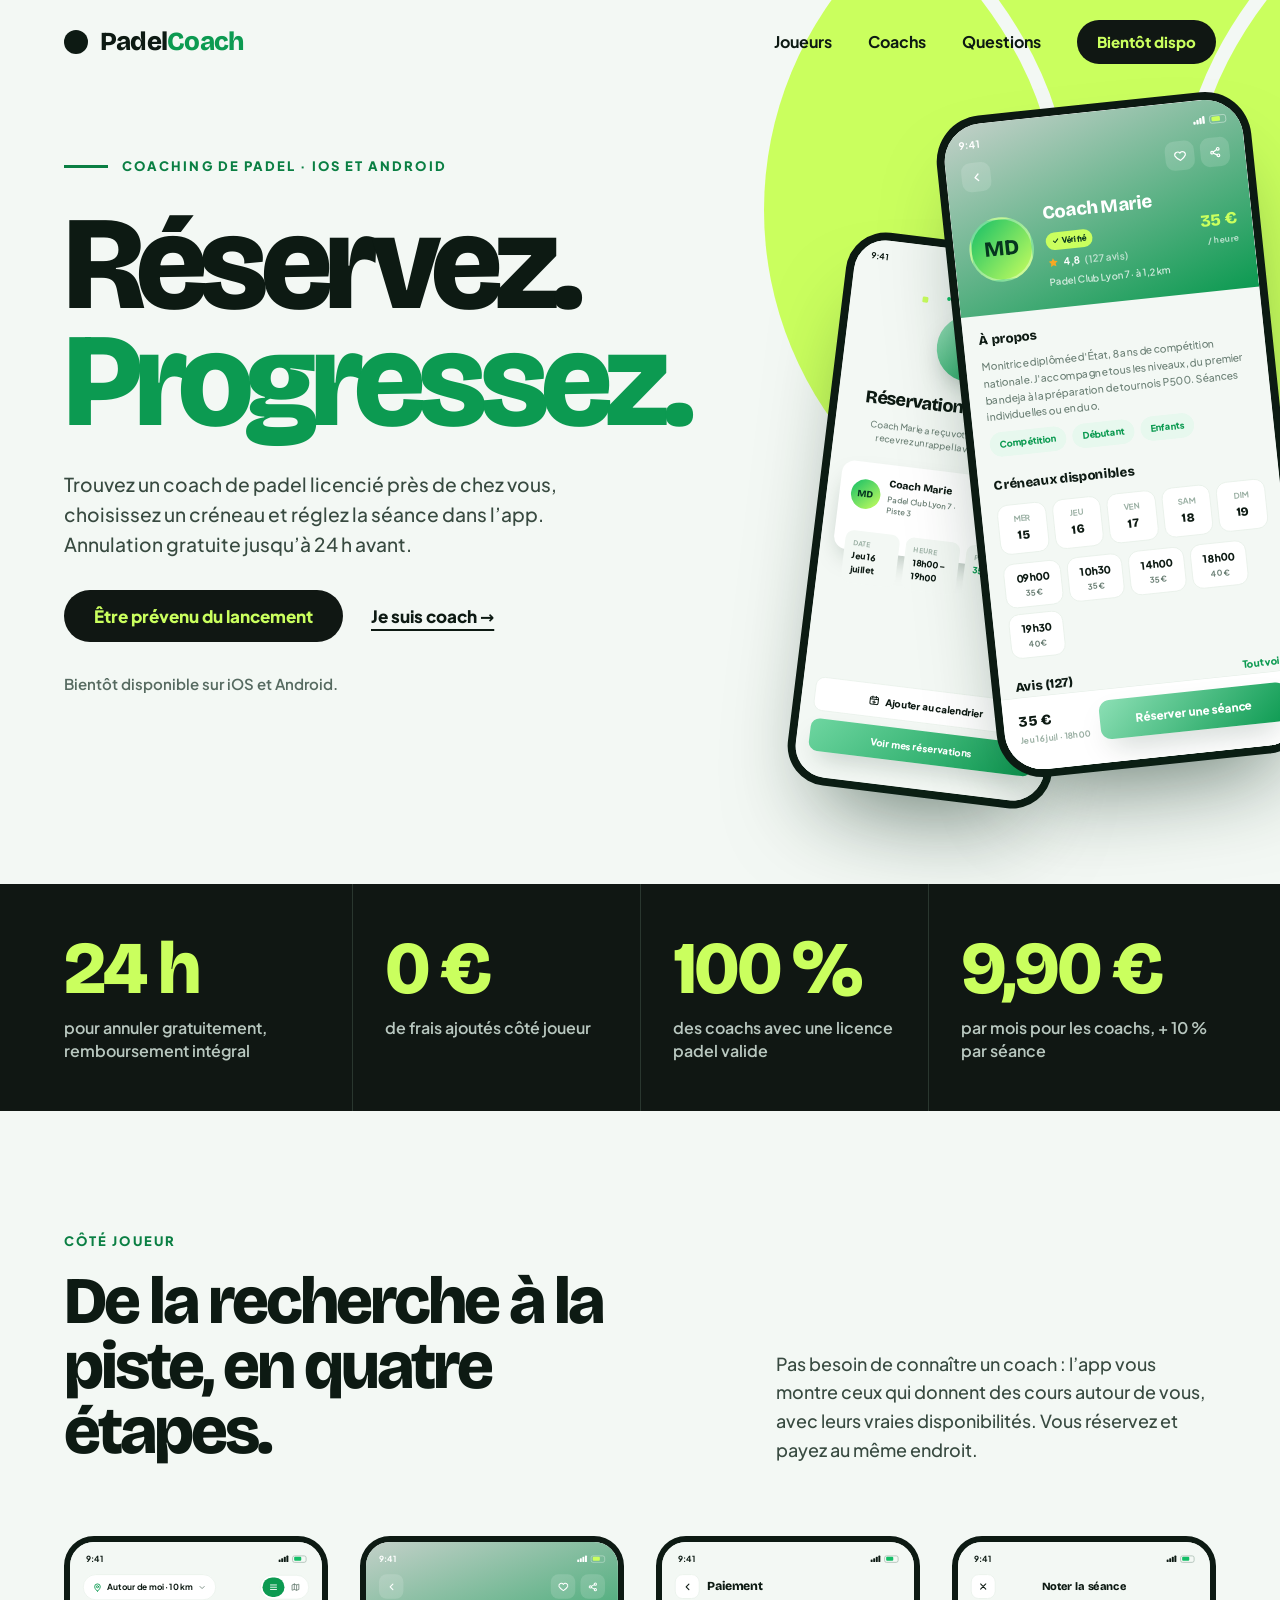
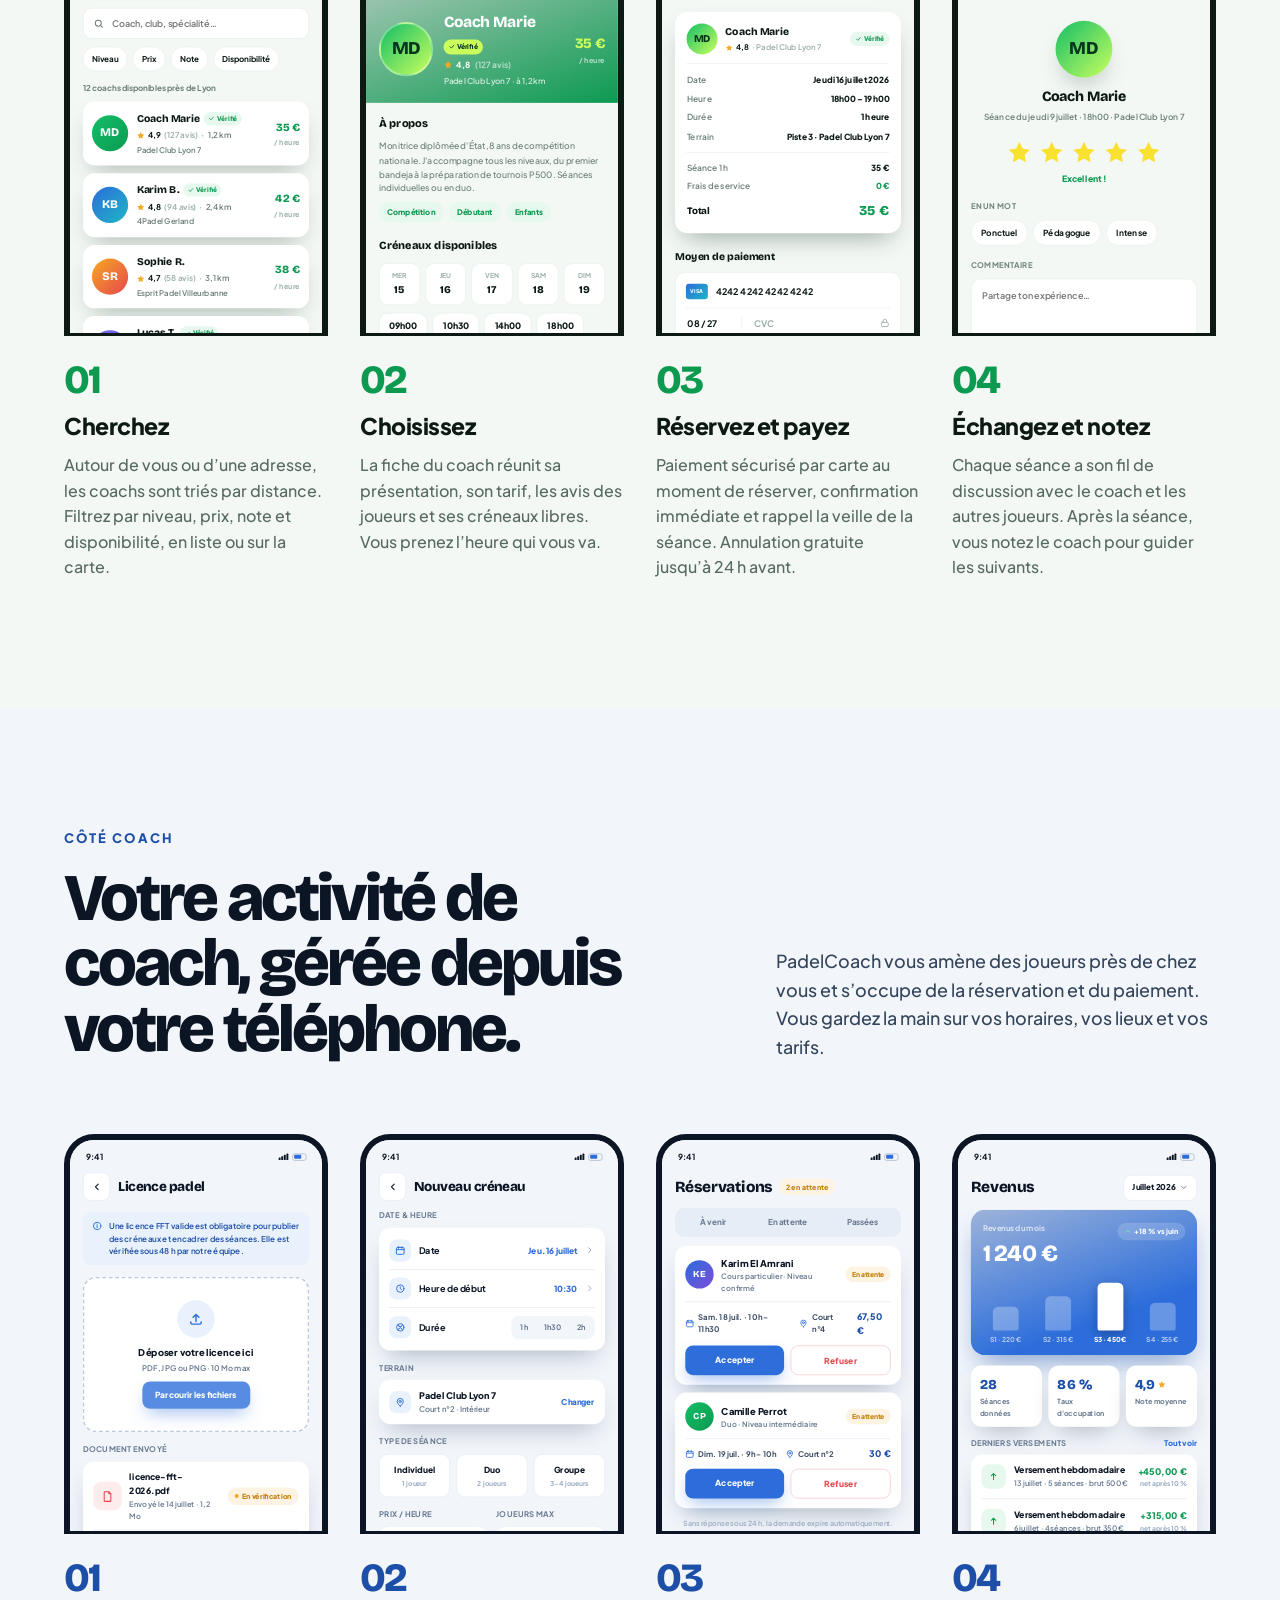
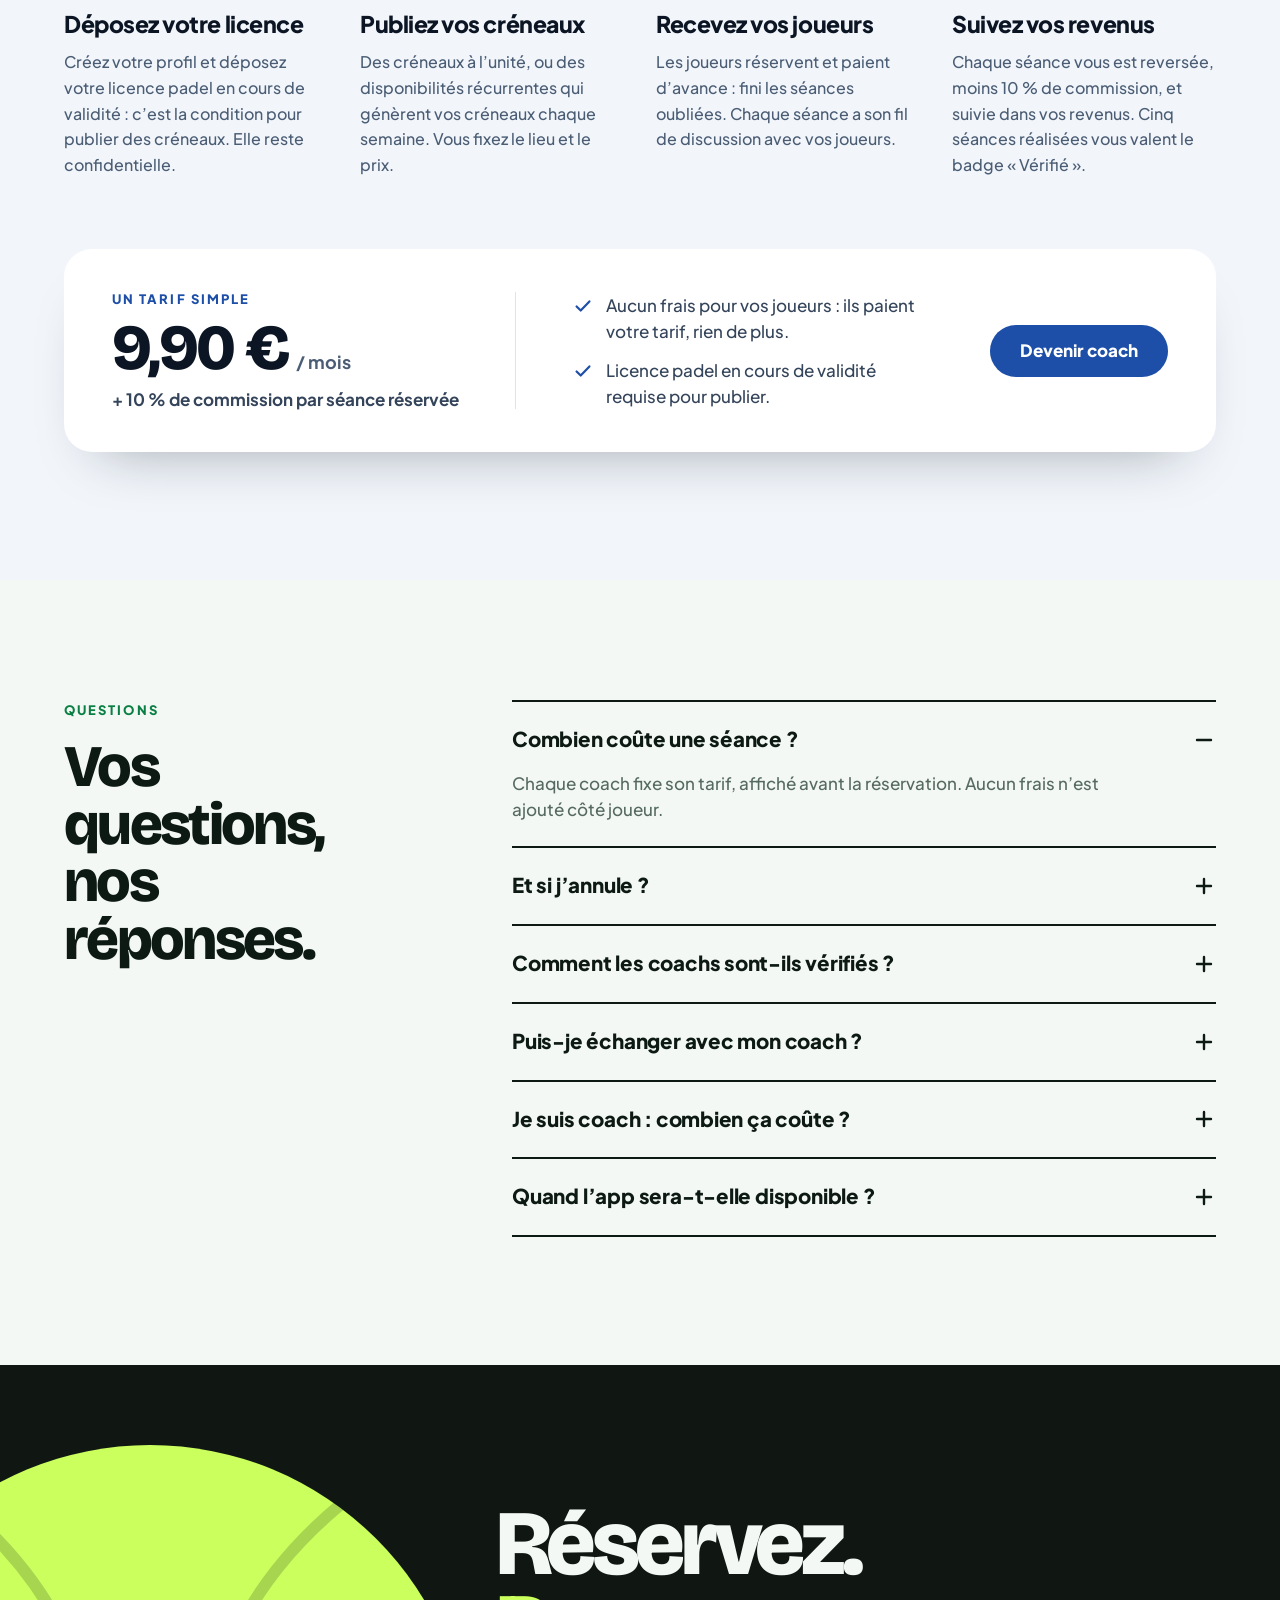
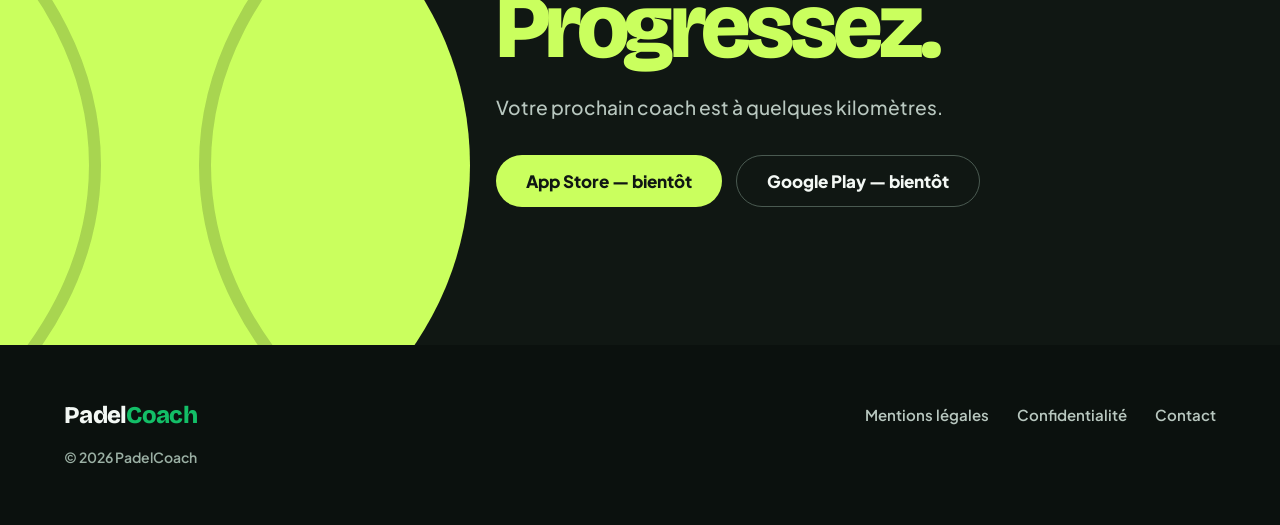
==== commit f777d8a9: "deploy: site vitrine 2026-09-29 12:11 Co-Authored-By: Claude Opus 5.5 <noreply@anthropic.com>" ====
--- a/index.html
+++ b/index.html
@@ -267,7 +267,7 @@
     </span>
     <div style="display:flex;flex-direction:column;align-items:center;gap:8px;padding:0 32px;text-align:center">
       <div style="font-family:'Bricolage Grotesque',sans-serif;font-weight:800;font-size:28px;letter-spacing:-.8px">Réservation confirmée !</div>
-      <div style="font-size:14px;line-height:1.55;color:#6c8076;font-weight:500">Coach Marie a reçu votre réservation. Vous recevrez un rappel 2 h avant la séance.</div>
+      <div style="font-size:14px;line-height:1.55;color:#6c8076;font-weight:500">Coach Marie a reçu votre réservation. Vous recevrez un rappel la veille de la séance.</div>
     </div>
   </div>
 
@@ -975,7 +975,7 @@
     </div>
   </div>
 </div></div></div>
-<div><span class="step__num">03</span><h3>Réservez et payez</h3><p>Paiement sécurisé par carte au moment de réserver, confirmation immédiate et rappel avant la séance. Annulation gratuite jusqu’à 24 h avant.</p></div>
+<div><span class="step__num">03</span><h3>Réservez et payez</h3><p>Paiement sécurisé par carte au moment de réserver, confirmation immédiate et rappel la veille de la séance. Annulation gratuite jusqu’à 24 h avant.</p></div>
 </li>
 <li class="step">
 <div class="shot" role="img" aria-label="L’écran de notation : le joueur note le coach après la séance."><div class="phone__screen" aria-hidden="true"><div data-screen-label="08 · Notation coach" style="width:390px;height:844px;margin:0 auto;background:#f3f8f4;font-family:'Plus Jakarta Sans',sans-serif;color:#0d1a13;display:flex;flex-direction:column;overflow:hidden;position:relative">
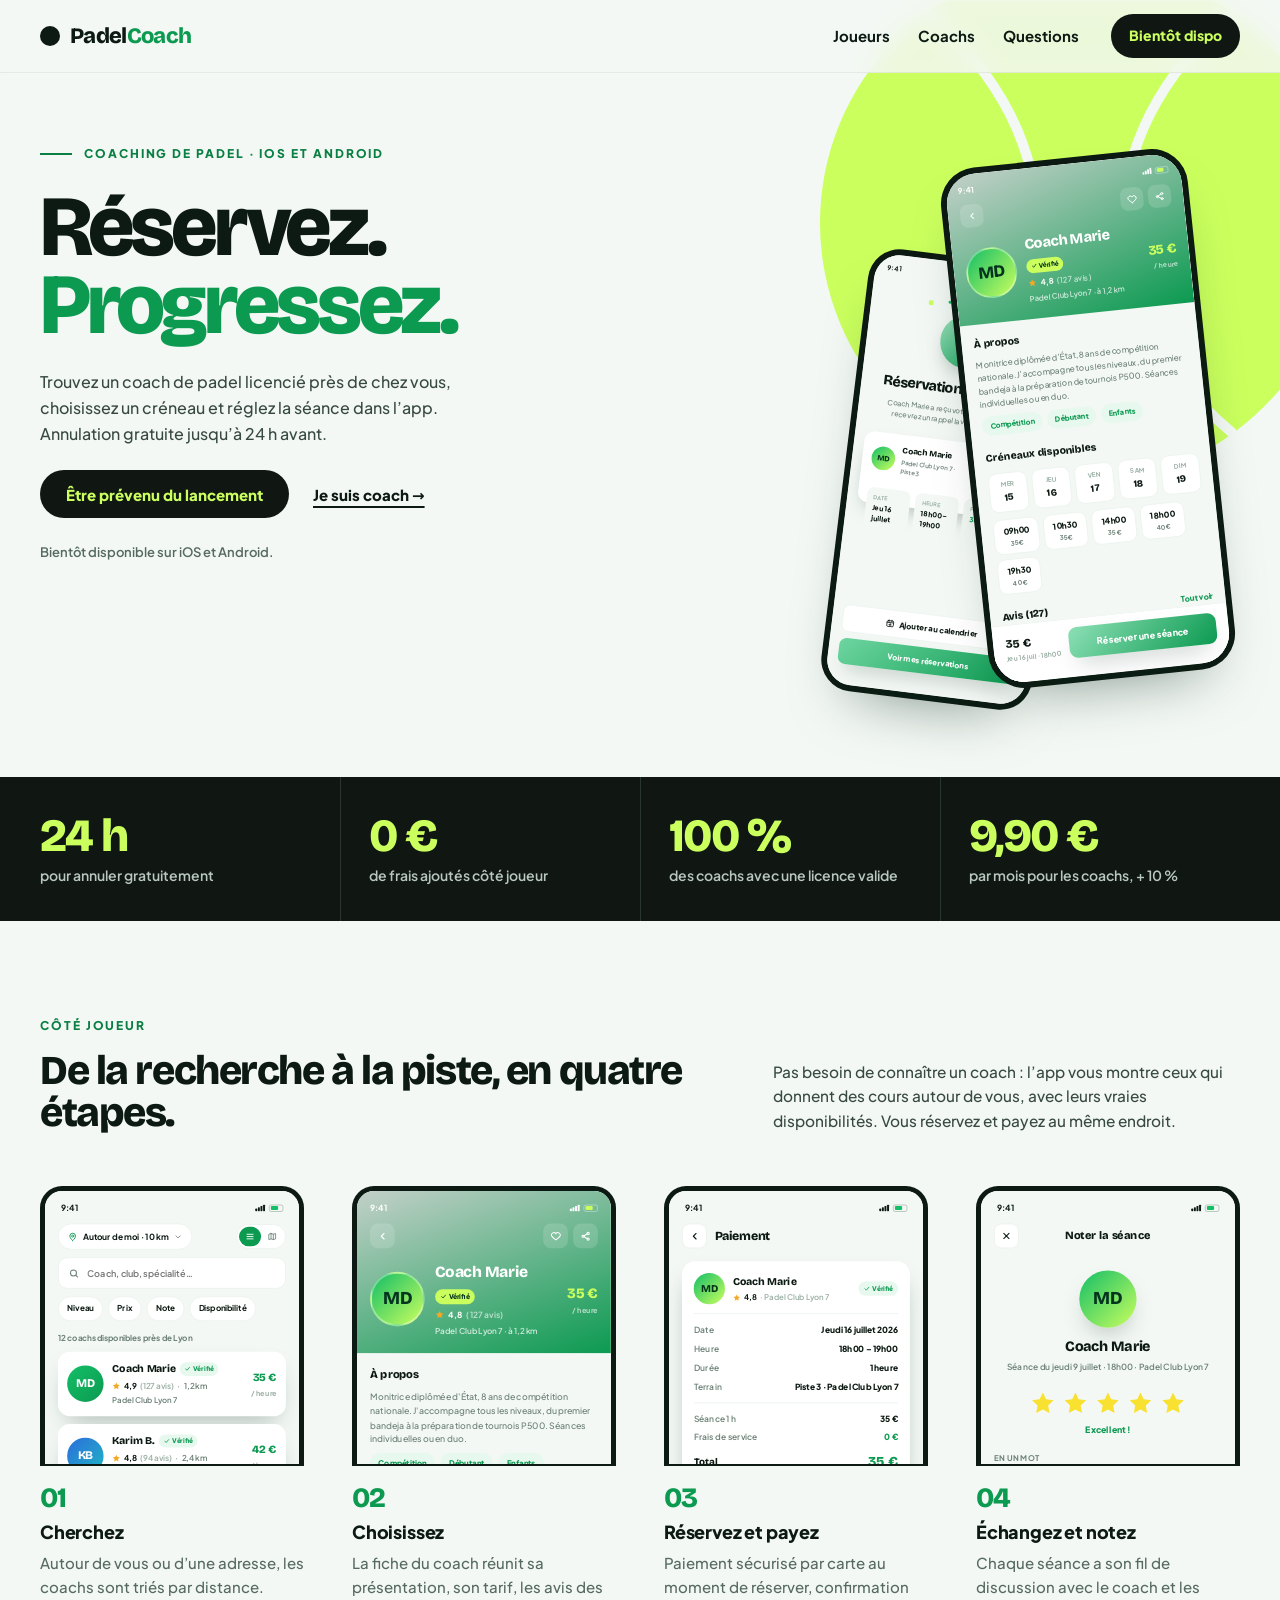
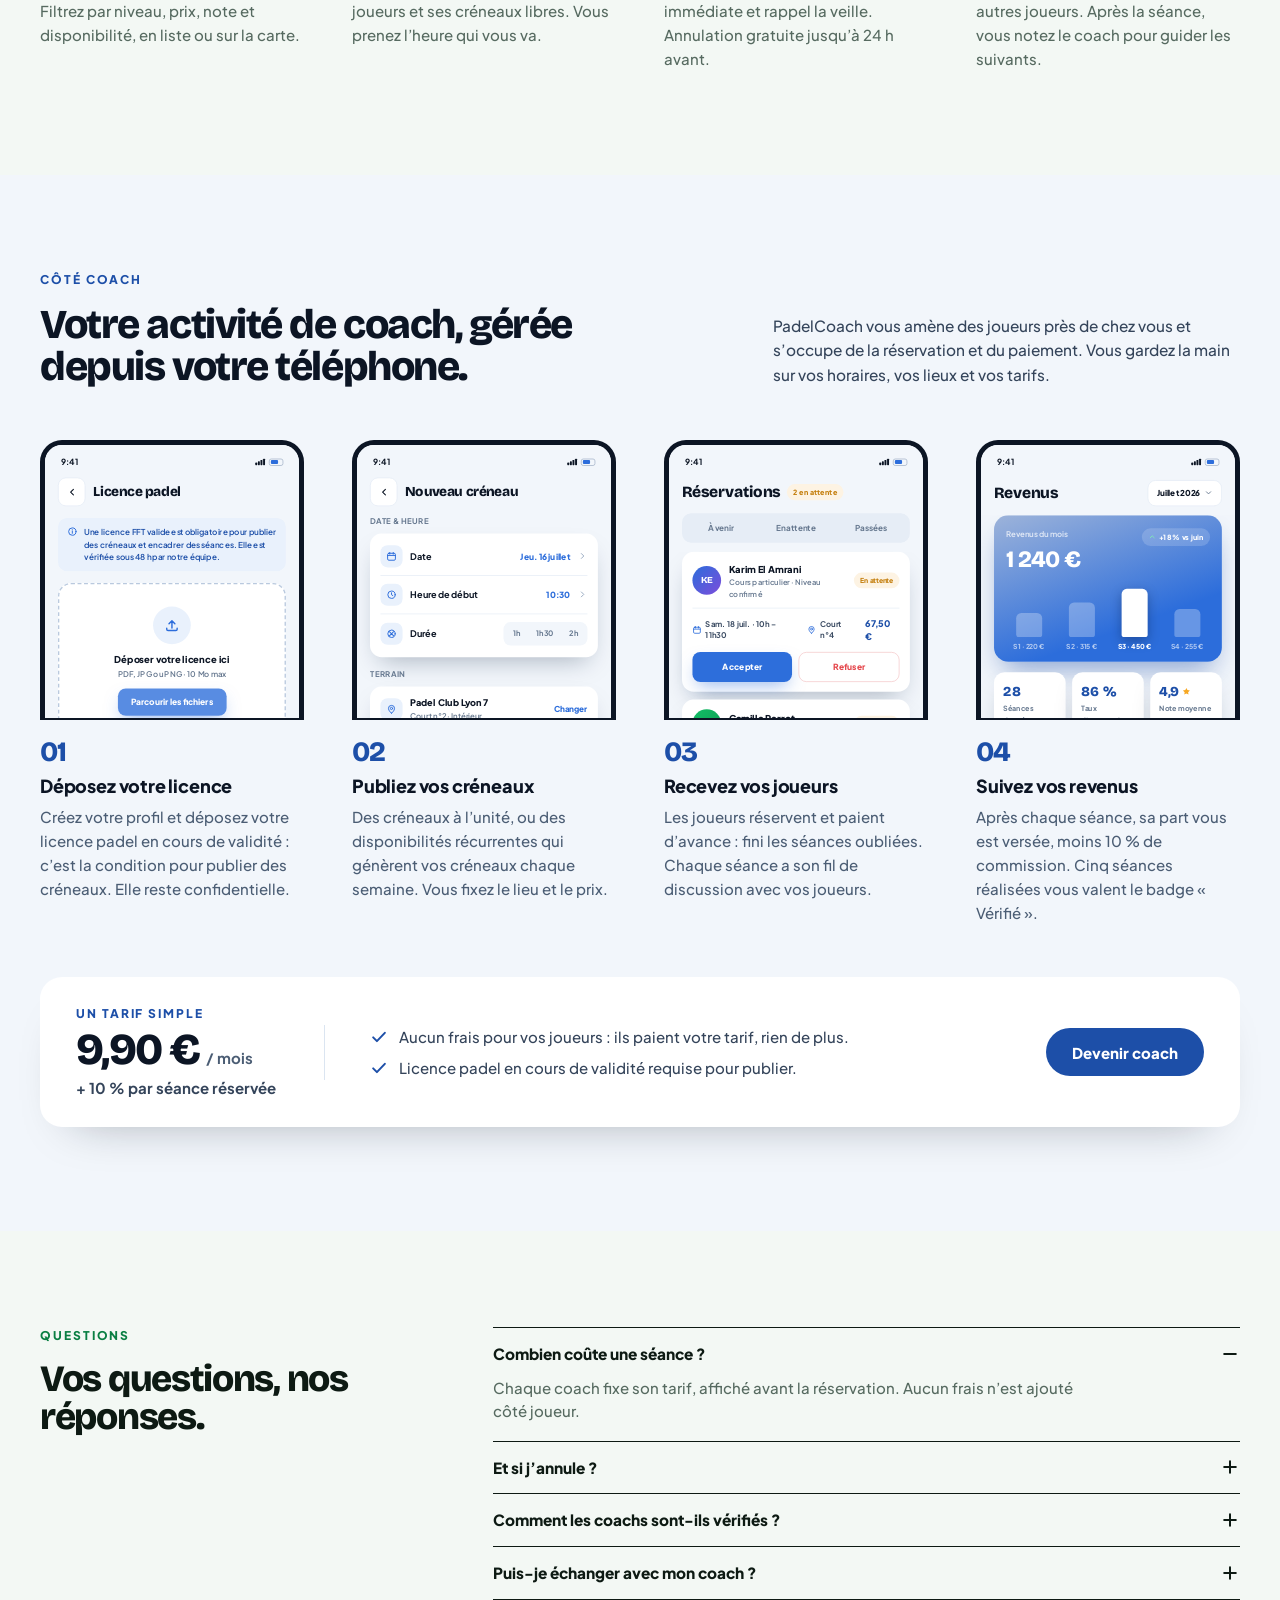
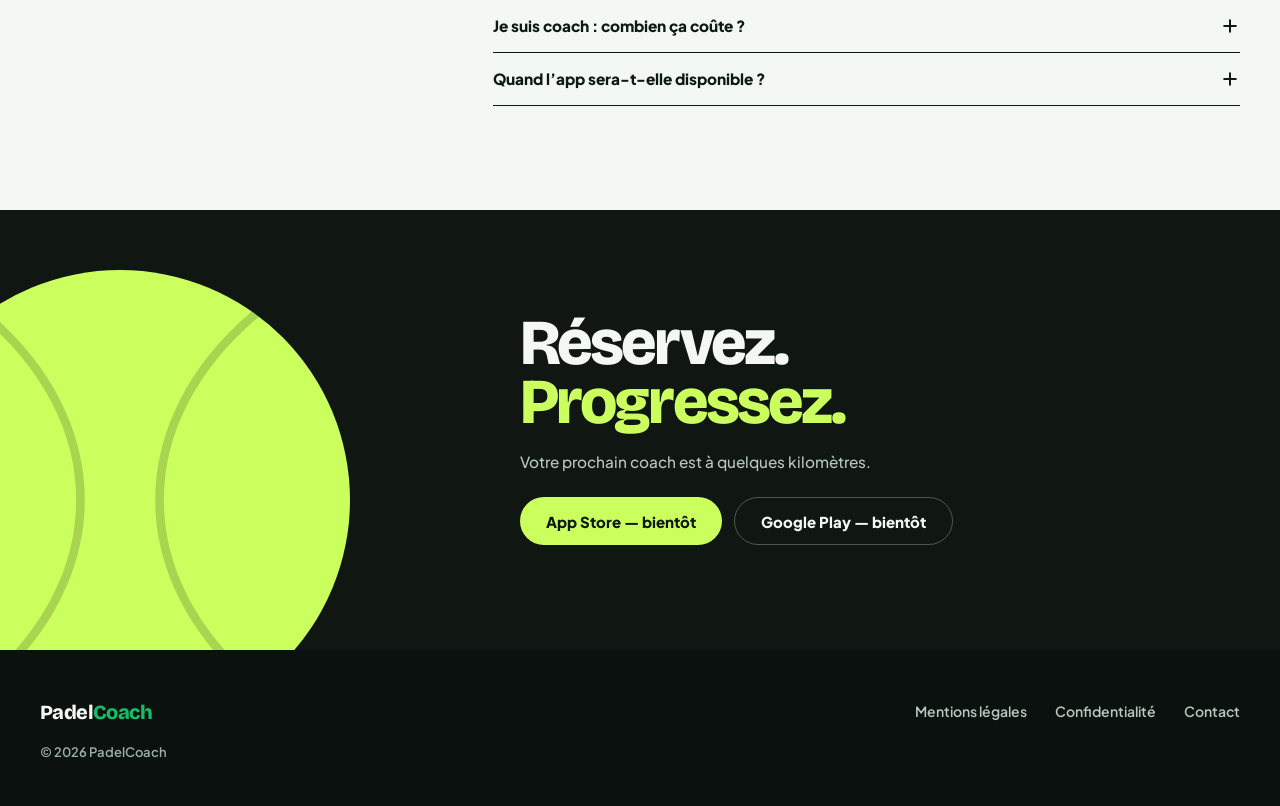
==== commit 5c5ab21d: "deploy: site vitrine 2026-09-30 06:48 Co-Authored-By: Claude Opus 5.5 <noreply@anthropic.com>" ====
--- a/index.html
+++ b/index.html
@@ -34,20 +34,22 @@
   --blue:#1d4fa8; --muted:#566a60; --muted-blue:#4b5d74; --text-blue:#34445a; --rail-blue:#dbe5f1;
   --on-dark:#b8c7bf; --on-dark-2:#9bb0a4; --rule-dark:#2a372f;
   --display:'Bricolage Grotesque',system-ui,sans-serif;
+  /* Hauteur de l'en-tête fixe : sert au décalage des ancres et du haut de page. */
+  --nav-h:72px;
 }
 *{box-sizing:border-box}
-html{scroll-behavior:smooth}
+html{scroll-behavior:smooth;scroll-padding-top:calc(var(--nav-h) + 12px)}
 @media (prefers-reduced-motion:reduce){html{scroll-behavior:auto}}
-body{margin:0;background:var(--light);color:var(--ink);font:500 17px/1.55 'Plus Jakarta Sans',system-ui,sans-serif;-webkit-font-smoothing:antialiased}
+body{margin:0;background:var(--light);color:var(--ink);font:500 16px/1.55 'Plus Jakarta Sans',system-ui,sans-serif;-webkit-font-smoothing:antialiased}
 h1,h2,h3,p{margin:0}
 a{color:var(--green-deep)}
 :focus-visible{outline:3px solid var(--green-deep);outline-offset:3px;border-radius:6px}
 .dark :focus-visible{outline-color:var(--lime)}
-.wrap{max-width:1200px;margin:0 auto;padding:0 24px}
+.wrap{max-width:1248px;margin:0 auto;padding:0 24px}
 .skip{position:absolute;left:-9999px;top:8px;z-index:10;background:var(--lime);color:var(--dark);padding:10px 16px;border-radius:999px;font-weight:800}
 .skip:focus{left:12px}
 
-.btn{display:inline-flex;align-items:center;justify-content:center;min-height:52px;padding:0 30px;border-radius:999px;font-weight:800;font-size:17px;text-decoration:none;white-space:nowrap}
+.btn{display:inline-flex;align-items:center;justify-content:center;min-height:48px;padding:0 26px;border-radius:999px;font-weight:800;font-size:15px;text-decoration:none;white-space:nowrap}
 .btn--dark{background:var(--dark);color:var(--lime)}
 .btn--dark:hover{background:#26332c;color:var(--lime)}
 .btn--lime{background:var(--lime);color:var(--dark)}
@@ -56,62 +58,62 @@
 .btn--ghost:hover{border-color:var(--lime);color:var(--lime)}
 .btn--blue{background:var(--blue);color:#fff}
 .btn--blue:hover{background:#163e85;color:#fff}
-.link-arrow{display:inline-flex;align-items:center;min-height:44px;font-weight:800;color:var(--ink);text-decoration:underline;text-underline-offset:6px;text-decoration-thickness:2px}
+.link-arrow{display:inline-flex;align-items:center;min-height:44px;font-weight:800;font-size:15px;color:var(--ink);text-decoration:underline;text-underline-offset:5px;text-decoration-thickness:2px}
 .link-arrow:hover{color:var(--green-deep)}
-.kicker{display:block;font-size:13px;font-weight:800;letter-spacing:.16em;text-transform:uppercase;color:var(--green-deep)}
+.kicker{display:block;font-size:12px;font-weight:800;letter-spacing:.16em;text-transform:uppercase;color:var(--green-deep)}
 
 /* Écrans de l'app, mis à l'échelle par --s. */
-.phone{--s:.8;width:calc(390px*var(--s));height:calc(844px*var(--s));border-radius:calc(50px*var(--s));overflow:hidden;background:var(--light);flex-shrink:0}
+.phone{--s:.6;width:calc(390px*var(--s));height:calc(844px*var(--s));border-radius:calc(50px*var(--s));overflow:hidden;background:var(--light);flex-shrink:0}
 .phone__screen{width:390px;height:844px;transform:scale(var(--s));transform-origin:0 0}
 
-/* ── En-tête ── */
-.nav{position:absolute;top:0;left:0;right:0;z-index:3}
-.nav .wrap{height:84px;display:flex;align-items:center;justify-content:space-between;gap:24px}
-.brand{display:flex;align-items:center;gap:12px;min-height:44px;text-decoration:none;color:var(--ink);font:800 26px/1 var(--display);letter-spacing:-.03em}
-.brand__ball{width:24px;height:24px;border-radius:50%;background:var(--ink)}
+/* ── En-tête fixe ── */
+.nav{position:sticky;top:0;z-index:5;background:rgba(243,248,244,.88);-webkit-backdrop-filter:saturate(1.4) blur(12px);backdrop-filter:saturate(1.4) blur(12px);border-bottom:1px solid rgba(13,26,19,.06)}
+.nav .wrap{height:var(--nav-h);display:flex;align-items:center;gap:32px}
+.brand{display:flex;align-items:center;gap:10px;min-height:44px;margin-right:auto;text-decoration:none;color:var(--ink);font:800 22px/1 var(--display);letter-spacing:-.03em}
+.brand__ball{width:20px;height:20px;border-radius:50%;background:var(--ink)}
 .brand b{color:var(--green-mid);font-weight:800}
-.nav__links{display:flex;align-items:center;gap:36px}
-.nav__links a:not(.btn){color:var(--ink);text-decoration:none;font-weight:700;font-size:16px}
-.nav__links a:not(.btn):hover{color:var(--green-deep)}
-.nav .btn{min-height:44px;padding:0 20px;font-size:15px}
+.nav__links{display:flex;align-items:center;gap:28px}
+.nav__links a{display:inline-flex;align-items:center;min-height:44px;color:var(--ink);text-decoration:none;font-weight:700;font-size:15px}
+.nav__links a:hover{color:var(--green-deep)}
+.nav .btn{min-height:44px;padding:0 18px;font-size:14px}
 
 /* ── Accueil : l'affiche ── */
-.hero{position:relative;overflow:hidden}
-.hero .wrap{display:grid;grid-template-columns:minmax(0,1.25fr) minmax(0,1fr);gap:24px;padding-top:156px;padding-bottom:88px}
-.hero__text{display:flex;flex-direction:column;gap:30px;position:relative;z-index:1}
-.eyebrow{display:flex;align-items:center;gap:14px;font-size:13px;font-weight:800;letter-spacing:.16em;text-transform:uppercase;color:var(--green-deep)}
-.eyebrow::before{content:"";width:44px;height:3px;background:currentColor;flex-shrink:0}
-.hero h1{font:800 clamp(64px,10.4vw,150px)/.88 var(--display);letter-spacing:-.055em}
+.hero{position:relative;overflow:hidden;margin-top:calc(-1 * var(--nav-h))}
+.hero .wrap{display:grid;grid-template-columns:minmax(0,1.25fr) minmax(0,1fr);gap:24px;padding-top:calc(var(--nav-h) + 72px);padding-bottom:72px}
+.hero__text{display:flex;flex-direction:column;gap:24px;position:relative;z-index:1}
+.eyebrow{display:flex;align-items:center;gap:12px;font-size:12px;font-weight:800;letter-spacing:.16em;text-transform:uppercase;color:var(--green-deep)}
+.eyebrow::before{content:"";width:32px;height:2px;background:currentColor;flex-shrink:0}
+.hero h1{font:800 clamp(52px,6.7vw,96px)/.92 var(--display);letter-spacing:-.05em}
 .hero h1 span{color:var(--green-mid)}
-.hero__lead{font-size:clamp(17px,1.5vw,21px);color:var(--ink-soft);max-width:560px}
-.hero__ctas{display:flex;flex-wrap:wrap;align-items:center;gap:12px 28px}
-.hero__note{font-size:15px;font-weight:600;color:var(--muted)}
-.hero__stage{position:relative;min-height:640px}
-.hero__ball{position:absolute;width:720px;height:720px;right:-268px;top:-306px}
-.hero__stage .phone{position:absolute;box-shadow:0 50px 90px -30px rgba(8,40,24,.6),0 0 0 8px var(--ink)}
-.hero__back{--s:.641;right:142px;top:94px;transform:rotate(7deg)}
-.hero__front{--s:.7692;right:-58px;top:-46px;transform:rotate(-6deg)}
+.hero__lead{font-size:clamp(15px,1.25vw,18px);line-height:1.6;color:var(--ink-soft);max-width:480px}
+.hero__ctas{display:flex;flex-wrap:wrap;align-items:center;gap:10px 24px}
+.hero__note{font-size:13px;font-weight:600;color:var(--muted)}
+.hero__stage{position:relative;min-height:560px}
+.hero__ball{position:absolute;width:520px;height:520px;right:-100px;top:-182px}
+.hero__stage .phone{position:absolute;box-shadow:0 30px 60px -28px rgba(8,40,24,.55),0 0 0 6px var(--ink)}
+.hero__back{--s:.513;right:190px;top:118px;transform:rotate(7deg)}
+.hero__front{--s:.605;right:34px;top:18px;transform:rotate(-6deg)}
 
 /* ── Chiffres ── */
 .scores{background:var(--dark)}
 .scores .wrap{display:grid;grid-template-columns:repeat(4,minmax(0,1fr))}
-.score{display:flex;flex-direction:column;gap:10px;padding:48px 32px;border-left:1px solid var(--rule-dark)}
+.score{display:flex;flex-direction:column;gap:6px;padding:36px 28px;border-left:1px solid var(--rule-dark)}
 .score:first-child{padding-left:0;border-left:0}
 .score:last-child{padding-right:0}
-.score b{font:800 clamp(40px,5.8vw,84px)/1 var(--display);letter-spacing:-.04em;color:var(--lime)}
-.score span{font-size:16px;line-height:1.45;font-weight:600;color:var(--on-dark)}
+.score b{font:800 clamp(32px,3.6vw,52px)/1 var(--display);letter-spacing:-.035em;color:var(--lime)}
+.score span{font-size:14px;line-height:1.45;font-weight:600;color:var(--on-dark)}
 
 /* ── Parcours joueur / coach ── */
-.section{padding:120px 0 128px}
-.head{display:grid;grid-template-columns:minmax(0,7fr) minmax(0,5fr);gap:28px 96px;align-items:end;margin-bottom:72px}
-.head h2{font:800 clamp(38px,5.2vw,68px)/.98 var(--display);letter-spacing:-.045em;margin-top:18px}
-.head p{font-size:clamp(16px,1.4vw,19px);line-height:1.6;color:var(--ink-soft)}
-.steps{list-style:none;margin:0;padding:0;display:grid;grid-template-columns:repeat(4,264px);justify-content:space-between;gap:32px}
-.step{display:flex;flex-direction:column;gap:24px;min-width:0}
-.shot{--s:.646;height:400px;border:6px solid var(--ink);border-bottom-width:3px;border-radius:30px 30px 0 0;overflow:hidden;background:var(--light)}
-.step__num{display:block;font:800 40px/1 var(--display);letter-spacing:-.04em;color:var(--green-mid)}
-.step h3{font-size:23px;font-weight:800;letter-spacing:-.02em;margin:8px 0}
-.step p{font-size:16px;line-height:1.6;color:var(--muted)}
+.section{padding:96px 0 104px}
+.head{display:grid;grid-template-columns:minmax(0,7fr) minmax(0,5fr);gap:20px 80px;align-items:end;margin-bottom:52px}
+.head h2{font:800 clamp(30px,3.2vw,46px)/1.02 var(--display);letter-spacing:-.035em;margin-top:14px}
+.head p{font-size:clamp(15px,1.2vw,17px);line-height:1.6;color:var(--ink-soft)}
+.steps{list-style:none;margin:0;padding:0;display:grid;grid-template-columns:repeat(4,264px);justify-content:space-between;gap:28px}
+.step{display:flex;flex-direction:column;gap:18px;min-width:0}
+.shot{--s:.651;height:280px;border:5px solid var(--ink);border-bottom-width:2px;border-radius:22px 22px 0 0;overflow:hidden;background:var(--light)}
+.step__num{display:block;font:800 28px/1 var(--display);letter-spacing:-.03em;color:var(--green-mid)}
+.step h3{font-size:18px;font-weight:800;letter-spacing:-.01em;margin:6px 0}
+.step p{font-size:15px;line-height:1.6;color:var(--muted)}
 
 .coachs{background:var(--light-blue);color:var(--ink-blue)}
 .coachs .kicker{color:var(--blue)}
@@ -120,93 +122,103 @@
 .coachs .step__num{color:var(--blue)}
 .coachs .step p{color:var(--muted-blue)}
 
-.price{margin-top:72px;background:var(--white);border-radius:28px;padding:40px 48px;display:grid;grid-template-columns:auto minmax(0,1fr) auto;gap:28px 56px;align-items:center;box-shadow:0 30px 60px -36px rgba(12,21,36,.4)}
-.price__amount{font:800 64px/1 var(--display);letter-spacing:-.04em;margin:6px 0}
-.price__amount small{font:700 18px/1 'Plus Jakarta Sans',sans-serif;letter-spacing:0;color:var(--muted-blue);margin-left:8px}
-.price__fee{font-size:17px;font-weight:700;color:var(--text-blue)}
-.checks{list-style:none;margin:0;padding:0 0 0 56px;display:flex;flex-direction:column;gap:12px;border-left:1.5px solid var(--rail-blue)}
-.checks li{display:flex;gap:12px;align-items:flex-start;font-size:17px;color:var(--text-blue)}
-.checks svg{flex-shrink:0;margin-top:3px}
+.price{margin-top:52px;background:var(--white);border-radius:22px;padding:28px 36px;display:grid;grid-template-columns:auto minmax(0,1fr) auto;gap:24px 48px;align-items:center;box-shadow:0 24px 50px -34px rgba(12,21,36,.4)}
+.price__amount{font:800 44px/1 var(--display);letter-spacing:-.035em;margin:4px 0}
+.price__amount small{font:700 15px/1 'Plus Jakarta Sans',sans-serif;letter-spacing:0;color:var(--muted-blue);margin-left:6px}
+.price__fee{font-size:15px;font-weight:700;color:var(--text-blue)}
+.checks{list-style:none;margin:0;padding:0 0 0 44px;display:flex;flex-direction:column;gap:8px;border-left:1.5px solid var(--rail-blue)}
+.checks li{display:flex;gap:10px;align-items:flex-start;font-size:15px;color:var(--text-blue)}
+.checks svg{flex-shrink:0;margin-top:2px}
 
 /* ── Questions ── */
-.faq .wrap{display:grid;grid-template-columns:minmax(0,4fr) minmax(0,8fr);gap:40px 96px}
-.faq h2{font:800 clamp(38px,4.6vw,60px)/.98 var(--display);letter-spacing:-.045em;margin-top:18px}
-.faq__list{border-bottom:2px solid var(--ink)}
-.faq details{border-top:2px solid var(--ink)}
-.faq summary{list-style:none;display:flex;justify-content:space-between;align-items:center;gap:24px;min-height:44px;padding:22px 0;cursor:pointer;font-size:clamp(17px,1.6vw,21px);font-weight:800;letter-spacing:-.01em}
+.faq .wrap{display:grid;grid-template-columns:minmax(0,4fr) minmax(0,8fr);gap:28px 80px}
+.faq h2{font:800 clamp(30px,2.9vw,42px)/1.02 var(--display);letter-spacing:-.035em;margin-top:14px}
+.faq__list{border-bottom:1.5px solid var(--ink)}
+.faq details{border-top:1.5px solid var(--ink)}
+.faq summary{list-style:none;display:flex;justify-content:space-between;align-items:center;gap:20px;min-height:44px;padding:14px 0;cursor:pointer;font-size:clamp(15px,1.2vw,17px);font-weight:800}
 .faq summary::-webkit-details-marker{display:none}
 .faq summary svg{flex-shrink:0}
 .faq details[open] .faq__v{display:none}
-.faq details p{max-width:640px;padding-bottom:24px;margin-top:-8px;color:var(--muted)}
+.faq details p{max-width:600px;padding-bottom:18px;margin-top:-4px;font-size:15px;color:var(--muted)}
 
 /* ── Appel final ── */
 .final{background:var(--dark);position:relative;overflow:hidden}
-.final__ball{position:absolute;width:640px;height:640px;left:-170px;top:80px}
-.final .wrap{position:relative;min-height:580px;display:flex;flex-direction:column;justify-content:center}
-.final__body{margin-left:auto;width:min(720px,100%);display:flex;flex-direction:column;gap:24px;padding:80px 0}
-.final h2{font:800 clamp(56px,7.2vw,104px)/.9 var(--display);letter-spacing:-.05em;color:#f3f8f4}
+.final__ball{position:absolute;width:460px;height:460px;left:-110px;top:60px}
+.final .wrap{position:relative;min-height:440px;display:flex;flex-direction:column;justify-content:center}
+.final__body{margin-left:auto;width:min(720px,100%);display:flex;flex-direction:column;gap:18px;padding:64px 0}
+.final h2{font:800 clamp(44px,5vw,72px)/.92 var(--display);letter-spacing:-.045em;color:#f3f8f4}
 .final h2 span{color:var(--lime)}
-.final p{font-size:clamp(17px,1.5vw,21px);color:var(--on-dark)}
-.final__ctas{display:flex;flex-wrap:wrap;gap:14px;margin-top:8px}
-
-.footer{background:var(--darker);padding:48px 0 56px}
-.footer .wrap{display:flex;justify-content:space-between;align-items:flex-start;gap:24px;flex-wrap:wrap}
-.footer .brand{color:#f3f8f4;font-size:24px}
+.final p{font-size:clamp(15px,1.2vw,17px);color:var(--on-dark)}
+.final__ctas{display:flex;flex-wrap:wrap;gap:12px;margin-top:6px}
+
+.footer{background:var(--darker);padding:40px 0 44px}
+.footer .wrap{display:flex;justify-content:space-between;align-items:flex-start;gap:20px;flex-wrap:wrap}
+.footer .brand{color:#f3f8f4;font-size:20px;margin-right:0}
 .footer .brand b{color:var(--green)}
-.footer small{display:block;margin-top:10px;font-size:14px;font-weight:600;color:var(--on-dark-2)}
-.footer nav{display:flex;flex-wrap:wrap;gap:8px 28px}
-.footer nav a{display:inline-flex;align-items:center;min-height:44px;color:var(--on-dark);text-decoration:none;font-weight:600;font-size:15px}
+.footer small{display:block;margin-top:8px;font-size:13px;font-weight:600;color:var(--on-dark-2)}
+.footer nav{display:flex;flex-wrap:wrap;gap:4px 28px}
+.footer nav a{display:inline-flex;align-items:center;min-height:44px;color:var(--on-dark);text-decoration:none;font-weight:600;font-size:14px}
 .footer nav a:hover{color:var(--lime)}
 
 /* Sous 1200 px, les quatre étapes défilent horizontalement (sans script). */
 @media (max-width:1199px){
-  .steps{display:flex;gap:20px;overflow-x:auto;scroll-snap-type:x mandatory;margin:0 -24px;padding:0 24px 20px;scroll-padding:0 24px}
+  .steps{display:flex;gap:20px;overflow-x:auto;scroll-snap-type:x mandatory;margin:0 -24px;padding:0 24px 18px;scroll-padding:0 24px}
   .step{flex:0 0 264px;scroll-snap-align:start}
-  .shot{height:340px}
+  .shot{height:300px}
 }
 @media (max-width:960px){
-  .hero .wrap{grid-template-columns:1fr;padding-top:124px;padding-bottom:0;gap:8px}
-  .hero__stage{min-height:0;height:560px;overflow:hidden;margin:0 -24px}
-  .hero__ball{width:430px;height:430px;left:50%;right:auto;margin-left:-215px;top:50px}
-  .hero__back{--s:.6;left:50%;right:auto;margin-left:-30px;top:120px}
-  .hero__front{--s:.667;left:50%;right:auto;margin-left:-196px;top:40px}
+  .hero .wrap{grid-template-columns:1fr;padding-top:calc(var(--nav-h) + 48px);padding-bottom:0;gap:8px}
+  .hero__stage{min-height:0;height:470px;overflow:hidden;margin:0 -24px}
+  .hero__ball{width:360px;height:360px;left:50%;right:auto;margin-left:-180px;top:40px}
+  .hero__back{--s:.5;left:50%;right:auto;margin-left:-14px;top:96px}
+  .hero__front{--s:.56;left:50%;right:auto;margin-left:-170px;top:32px}
   .scores .wrap{grid-template-columns:repeat(2,minmax(0,1fr))}
-  .score{padding:28px 20px}
+  .score{padding:22px 16px}
   .score:nth-child(odd){padding-left:0;border-left:0}
   .score:nth-child(even){padding-right:0}
   .score:nth-child(-n+2){border-bottom:1px solid var(--rule-dark)}
-  .head{grid-template-columns:1fr;margin-bottom:40px}
-  .price{grid-template-columns:1fr;padding:32px 28px}
-  .checks{padding:22px 0 0;border-left:0;border-top:1.5px solid var(--rail-blue)}
+  .head{grid-template-columns:1fr;margin-bottom:32px}
+  .price{grid-template-columns:1fr;padding:28px 24px}
+  .checks{padding:16px 0 0;border-left:0;border-top:1.5px solid var(--rail-blue)}
   .price .btn{width:100%}
   .faq .wrap{grid-template-columns:1fr}
-  .final__ball{width:290px;height:290px;left:auto;right:-40px;top:-110px}
-  .final__body{margin-left:0;padding:200px 0 64px}
+  .final__ball{width:260px;height:260px;left:auto;right:-30px;top:-100px}
+  .final__body{margin-left:0;padding:170px 0 56px}
 }
+/* Mobile : les liens de navigation passent sur une seconde ligne de l'en-tête,
+   toujours visibles et joignables au pouce. */
 @media (max-width:640px){
-  .nav .wrap{height:68px}
-  .nav__links a:not(.btn){display:none}
-  .nav .btn{padding:0 16px;font-size:14px}
-  .brand{font-size:23px}
-  .hero .wrap{padding-top:96px}
-  .hero__text{gap:22px}
-  .eyebrow{font-size:12px;letter-spacing:.14em}
-  .eyebrow::before{width:32px}
-  .hero__ctas{flex-direction:column;align-items:stretch;gap:12px}
+  :root{--nav-h:104px}
+  .nav .wrap{height:auto;flex-wrap:wrap;gap:0 12px;padding-top:8px}
+  .brand{font-size:20px;min-height:44px}
+  .brand__ball{width:18px;height:18px}
+  .nav .btn{min-height:44px;padding:0 14px;font-size:13px}
+  .nav__links{order:3;width:100%;justify-content:space-between;gap:0;border-top:1px solid rgba(13,26,19,.06)}
+  .nav__links a{font-size:14px;padding:0 4px}
+  .hero .wrap{padding-top:calc(var(--nav-h) + 24px)}
+  .hero__text{gap:16px}
+  .eyebrow{font-size:11px;letter-spacing:.14em}
+  .eyebrow::before{width:24px}
+  .hero__ctas{flex-direction:column;align-items:stretch;gap:6px}
   .hero__ctas .btn{width:100%}
   .hero__ctas .link-arrow{align-self:center}
-  .hero__stage{height:430px}
-  .hero__ball{width:330px;height:330px;margin-left:-165px;top:40px}
-  .hero__back{--s:.4615;margin-left:-23px;top:92px}
-  .hero__front{--s:.5128;margin-left:-151px;top:32px}
-  .hero__stage .phone{box-shadow:0 34px 60px -24px rgba(8,40,24,.6),0 0 0 6px var(--ink)}
-  .score span{font-size:14px}
-  .section{padding:64px 0}
-  .shot{height:330px}
-  .step h3{font-size:20px}
-  .step p{font-size:15px}
-  .price{margin-top:40px;padding:28px 24px}
-  .price__amount{font-size:52px}
+  .hero__stage{height:340px}
+  .hero__ball{width:260px;height:260px;margin-left:-130px;top:30px}
+  .hero__back{--s:.3846;margin-left:-10px;top:70px}
+  .hero__front{--s:.4308;margin-left:-125px;top:26px}
+  .hero__stage .phone{box-shadow:0 26px 50px -24px rgba(8,40,24,.6),0 0 0 5px var(--ink)}
+  .score{padding:18px 14px}
+  .score span{font-size:13px}
+  .section{padding:52px 0}
+  .head{margin-bottom:24px}
+  .step{flex-basis:236px}
+  .shot{--s:.585;height:250px;border-width:4px 4px 2px}
+  .step__num{font-size:24px}
+  .step h3{font-size:16px}
+  .step p{font-size:14px}
+  .price{margin-top:28px;padding:22px 20px}
+  .price__amount{font-size:38px}
+  .faq details p{font-size:14px}
   .final__ctas{flex-direction:column}
   .final__ctas .btn{width:100%}
   .footer .wrap{flex-direction:column}
@@ -218,13 +230,13 @@
 
 <header class="nav">
 <div class="wrap">
-<a class="brand" href="#top" aria-label="PadelCoach, accueil"><span class="brand__ball"></span><span>Padel<b>Coach</b></span></a>
+<a class="brand" href="#top" aria-label="PadelCoach, haut de page"><span class="brand__ball"></span><span>Padel<b>Coach</b></span></a>
 <nav class="nav__links" aria-label="Navigation principale">
 <a href="#joueurs">Joueurs</a>
 <a href="#coachs">Coachs</a>
 <a href="#faq">Questions</a>
+</nav>
 <a class="btn btn--dark" href="#telecharger">Bientôt dispo</a>
-</nav>
 </div>
 </header>
 
@@ -510,10 +522,10 @@
 
 <section class="scores dark" aria-label="Les chiffres clés">
 <div class="wrap">
-<p class="score"><b>24 h</b><span>pour annuler gratuitement, remboursement intégral</span></p>
+<p class="score"><b>24 h</b><span>pour annuler gratuitement</span></p>
 <p class="score"><b>0 €</b><span>de frais ajoutés côté joueur</span></p>
-<p class="score"><b>100 %</b><span>des coachs avec une licence padel valide</span></p>
-<p class="score"><b>9,90 €</b><span>par mois pour les coachs, + 10 % par séance</span></p>
+<p class="score"><b>100 %</b><span>des coachs avec une licence valide</span></p>
+<p class="score"><b>9,90 €</b><span>par mois pour les coachs, + 10 %</span></p>
 </div>
 </section>
 
@@ -975,7 +987,7 @@
     </div>
   </div>
 </div></div></div>
-<div><span class="step__num">03</span><h3>Réservez et payez</h3><p>Paiement sécurisé par carte au moment de réserver, confirmation immédiate et rappel la veille de la séance. Annulation gratuite jusqu’à 24 h avant.</p></div>
+<div><span class="step__num">03</span><h3>Réservez et payez</h3><p>Paiement sécurisé par carte au moment de réserver, confirmation immédiate et rappel la veille. Annulation gratuite jusqu’à 24 h avant.</p></div>
 </li>
 <li class="step">
 <div class="shot" role="img" aria-label="L’écran de notation : le joueur note le coach après la séance."><div class="phone__screen" aria-hidden="true"><div data-screen-label="08 · Notation coach" style="width:390px;height:844px;margin:0 auto;background:#f3f8f4;font-family:'Plus Jakarta Sans',sans-serif;color:#0d1a13;display:flex;flex-direction:column;overflow:hidden;position:relative">
@@ -1567,18 +1579,18 @@
     </span>
   </div>
 </div></div></div>
-<div><span class="step__num">04</span><h3>Suivez vos revenus</h3><p>Chaque séance vous est reversée, moins 10 % de commission, et suivie dans vos revenus. Cinq séances réalisées vous valent le badge « Vérifié ».</p></div>
+<div><span class="step__num">04</span><h3>Suivez vos revenus</h3><p>Après chaque séance, sa part vous est versée, moins 10 % de commission. Cinq séances réalisées vous valent le badge « Vérifié ».</p></div>
 </li>
 </ol>
 <div class="price">
 <div>
 <span class="kicker">Un tarif simple</span>
 <p class="price__amount">9,90 €<small>/ mois</small></p>
-<p class="price__fee">+ 10 % de commission par séance réservée</p>
+<p class="price__fee">+ 10 % par séance réservée</p>
 </div>
 <ul class="checks">
-<li><svg width="22" height="22" viewBox="0 0 24 24" fill="none" stroke="#1d4fa8" stroke-width="2.4" stroke-linecap="round" stroke-linejoin="round" aria-hidden="true"><path d="M5 12.5l4.5 4.5L19 7"/></svg><span>Aucun frais pour vos joueurs : ils paient votre tarif, rien de plus.</span></li>
-<li><svg width="22" height="22" viewBox="0 0 24 24" fill="none" stroke="#1d4fa8" stroke-width="2.4" stroke-linecap="round" stroke-linejoin="round" aria-hidden="true"><path d="M5 12.5l4.5 4.5L19 7"/></svg><span>Licence padel en cours de validité requise pour publier.</span></li>
+<li><svg width="20" height="20" viewBox="0 0 24 24" fill="none" stroke="#1d4fa8" stroke-width="2.4" stroke-linecap="round" stroke-linejoin="round" aria-hidden="true"><path d="M5 12.5l4.5 4.5L19 7"/></svg><span>Aucun frais pour vos joueurs : ils paient votre tarif, rien de plus.</span></li>
+<li><svg width="20" height="20" viewBox="0 0 24 24" fill="none" stroke="#1d4fa8" stroke-width="2.4" stroke-linecap="round" stroke-linejoin="round" aria-hidden="true"><path d="M5 12.5l4.5 4.5L19 7"/></svg><span>Licence padel en cours de validité requise pour publier.</span></li>
 </ul>
 <a class="btn btn--blue" href="#telecharger">Devenir coach</a>
 </div>
@@ -1589,12 +1601,12 @@
 <div class="wrap">
 <div><span class="kicker">Questions</span><h2>Vos questions, nos réponses.</h2></div>
 <div class="faq__list">
-<details open><summary>Combien coûte une séance ?<svg width="24" height="24" viewBox="0 0 24 24" fill="none" stroke="currentColor" stroke-width="2.4" stroke-linecap="round" aria-hidden="true"><path d="M5 12h14"/><path class="faq__v" d="M12 5v14"/></svg></summary><p>Chaque coach fixe son tarif, affiché avant la réservation. Aucun frais n’est ajouté côté joueur.</p></details>
-<details><summary>Et si j’annule ?<svg width="24" height="24" viewBox="0 0 24 24" fill="none" stroke="currentColor" stroke-width="2.4" stroke-linecap="round" aria-hidden="true"><path d="M5 12h14"/><path class="faq__v" d="M12 5v14"/></svg></summary><p>Remboursement intégral jusqu’à 24 h avant la séance. Passé ce délai, la séance reste due au coach.</p></details>
-<details><summary>Comment les coachs sont-ils vérifiés ?<svg width="24" height="24" viewBox="0 0 24 24" fill="none" stroke="currentColor" stroke-width="2.4" stroke-linecap="round" aria-hidden="true"><path d="M5 12h14"/><path class="faq__v" d="M12 5v14"/></svg></summary><p>Une licence padel en cours de validité est obligatoire pour publier. Le badge « Vérifié » s’obtient après cinq séances réalisées.</p></details>
-<details><summary>Puis-je échanger avec mon coach ?<svg width="24" height="24" viewBox="0 0 24 24" fill="none" stroke="currentColor" stroke-width="2.4" stroke-linecap="round" aria-hidden="true"><path d="M5 12h14"/><path class="faq__v" d="M12 5v14"/></svg></summary><p>Oui. Chaque réservation ouvre un fil de discussion avec le coach et les joueurs de la séance, jusqu’à sept jours après.</p></details>
-<details><summary>Je suis coach : combien ça coûte ?<svg width="24" height="24" viewBox="0 0 24 24" fill="none" stroke="currentColor" stroke-width="2.4" stroke-linecap="round" aria-hidden="true"><path d="M5 12h14"/><path class="faq__v" d="M12 5v14"/></svg></summary><p>9,90 € par mois, plus 10 % de commission sur chaque séance réservée. Le reste du prix de la séance vous est reversé.</p></details>
-<details><summary>Quand l’app sera-t-elle disponible ?<svg width="24" height="24" viewBox="0 0 24 24" fill="none" stroke="currentColor" stroke-width="2.4" stroke-linecap="round" aria-hidden="true"><path d="M5 12h14"/><path class="faq__v" d="M12 5v14"/></svg></summary><p>Elle arrive bientôt sur iOS et Android. Cette page affichera les liens de téléchargement dès sa sortie.</p></details>
+<details open><summary>Combien coûte une séance ?<svg width="20" height="20" viewBox="0 0 24 24" fill="none" stroke="currentColor" stroke-width="2.4" stroke-linecap="round" aria-hidden="true"><path d="M5 12h14"/><path class="faq__v" d="M12 5v14"/></svg></summary><p>Chaque coach fixe son tarif, affiché avant la réservation. Aucun frais n’est ajouté côté joueur.</p></details>
+<details><summary>Et si j’annule ?<svg width="20" height="20" viewBox="0 0 24 24" fill="none" stroke="currentColor" stroke-width="2.4" stroke-linecap="round" aria-hidden="true"><path d="M5 12h14"/><path class="faq__v" d="M12 5v14"/></svg></summary><p>Remboursement intégral jusqu’à 24 h avant la séance. Passé ce délai, la séance reste due au coach.</p></details>
+<details><summary>Comment les coachs sont-ils vérifiés ?<svg width="20" height="20" viewBox="0 0 24 24" fill="none" stroke="currentColor" stroke-width="2.4" stroke-linecap="round" aria-hidden="true"><path d="M5 12h14"/><path class="faq__v" d="M12 5v14"/></svg></summary><p>Une licence padel en cours de validité est obligatoire pour publier. Le badge « Vérifié » s’obtient après cinq séances réalisées.</p></details>
+<details><summary>Puis-je échanger avec mon coach ?<svg width="20" height="20" viewBox="0 0 24 24" fill="none" stroke="currentColor" stroke-width="2.4" stroke-linecap="round" aria-hidden="true"><path d="M5 12h14"/><path class="faq__v" d="M12 5v14"/></svg></summary><p>Oui. Chaque réservation ouvre un fil de discussion avec le coach et les joueurs de la séance, jusqu’à sept jours après.</p></details>
+<details><summary>Je suis coach : combien ça coûte ?<svg width="20" height="20" viewBox="0 0 24 24" fill="none" stroke="currentColor" stroke-width="2.4" stroke-linecap="round" aria-hidden="true"><path d="M5 12h14"/><path class="faq__v" d="M12 5v14"/></svg></summary><p>9,90 € par mois, plus 10 % de commission sur chaque séance réservée. Le reste du prix vous est versé après la séance.</p></details>
+<details><summary>Quand l’app sera-t-elle disponible ?<svg width="20" height="20" viewBox="0 0 24 24" fill="none" stroke="currentColor" stroke-width="2.4" stroke-linecap="round" aria-hidden="true"><path d="M5 12h14"/><path class="faq__v" d="M12 5v14"/></svg></summary><p>Elle arrive bientôt sur iOS et Android. Cette page affichera les liens de téléchargement dès sa sortie.</p></details>
 </div>
 </div>
 </section>
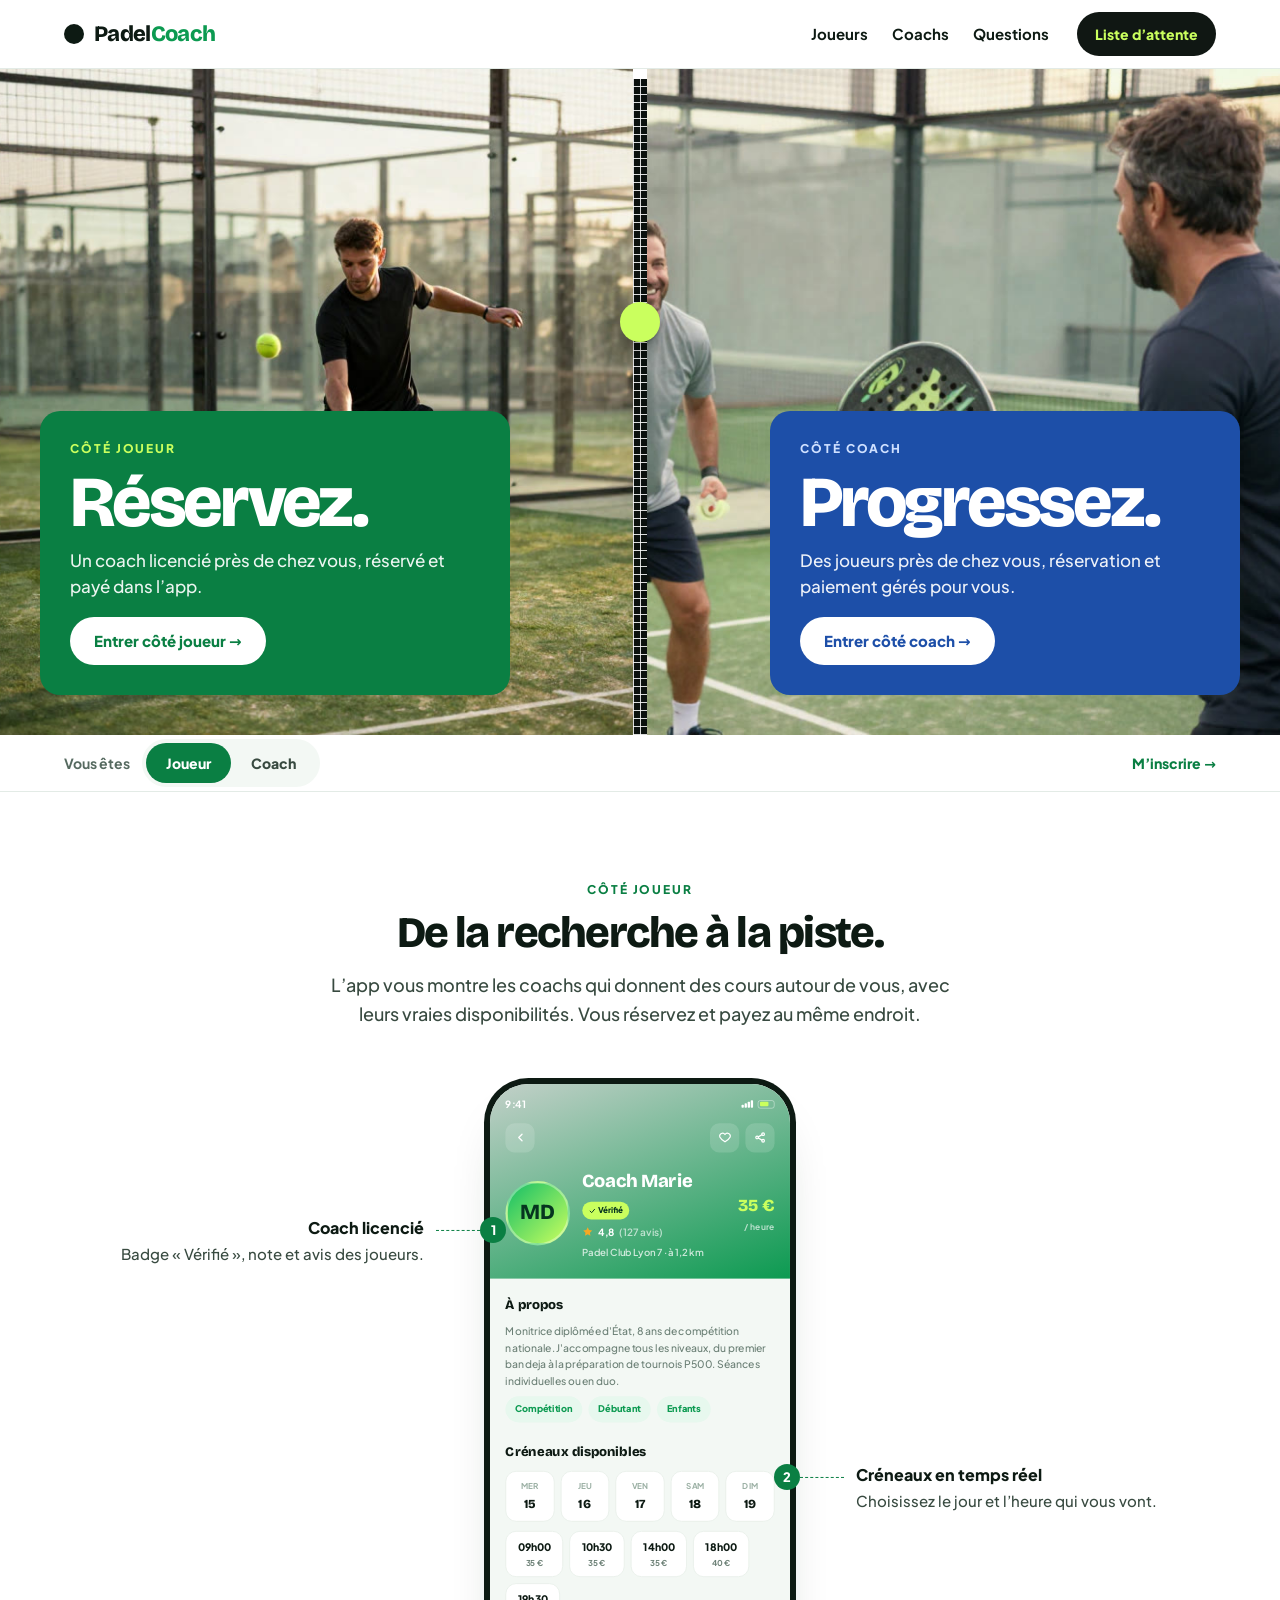
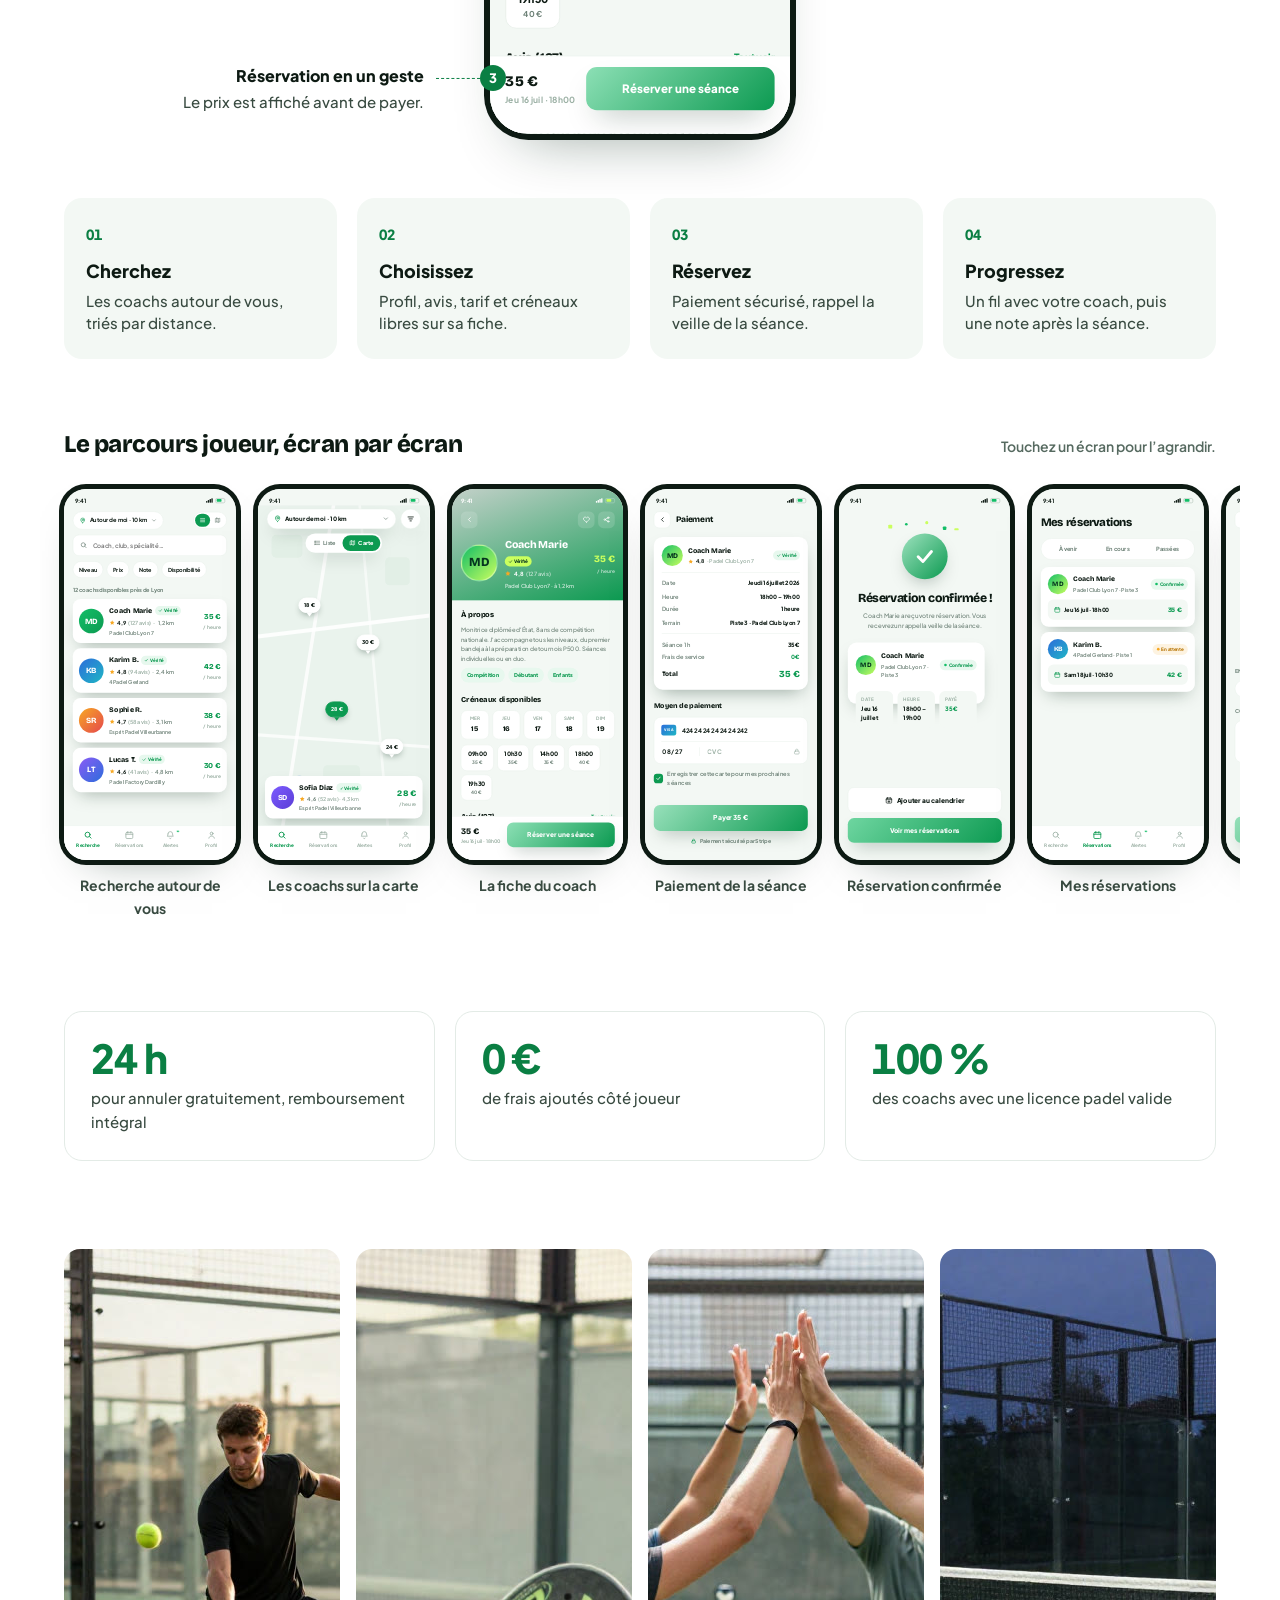
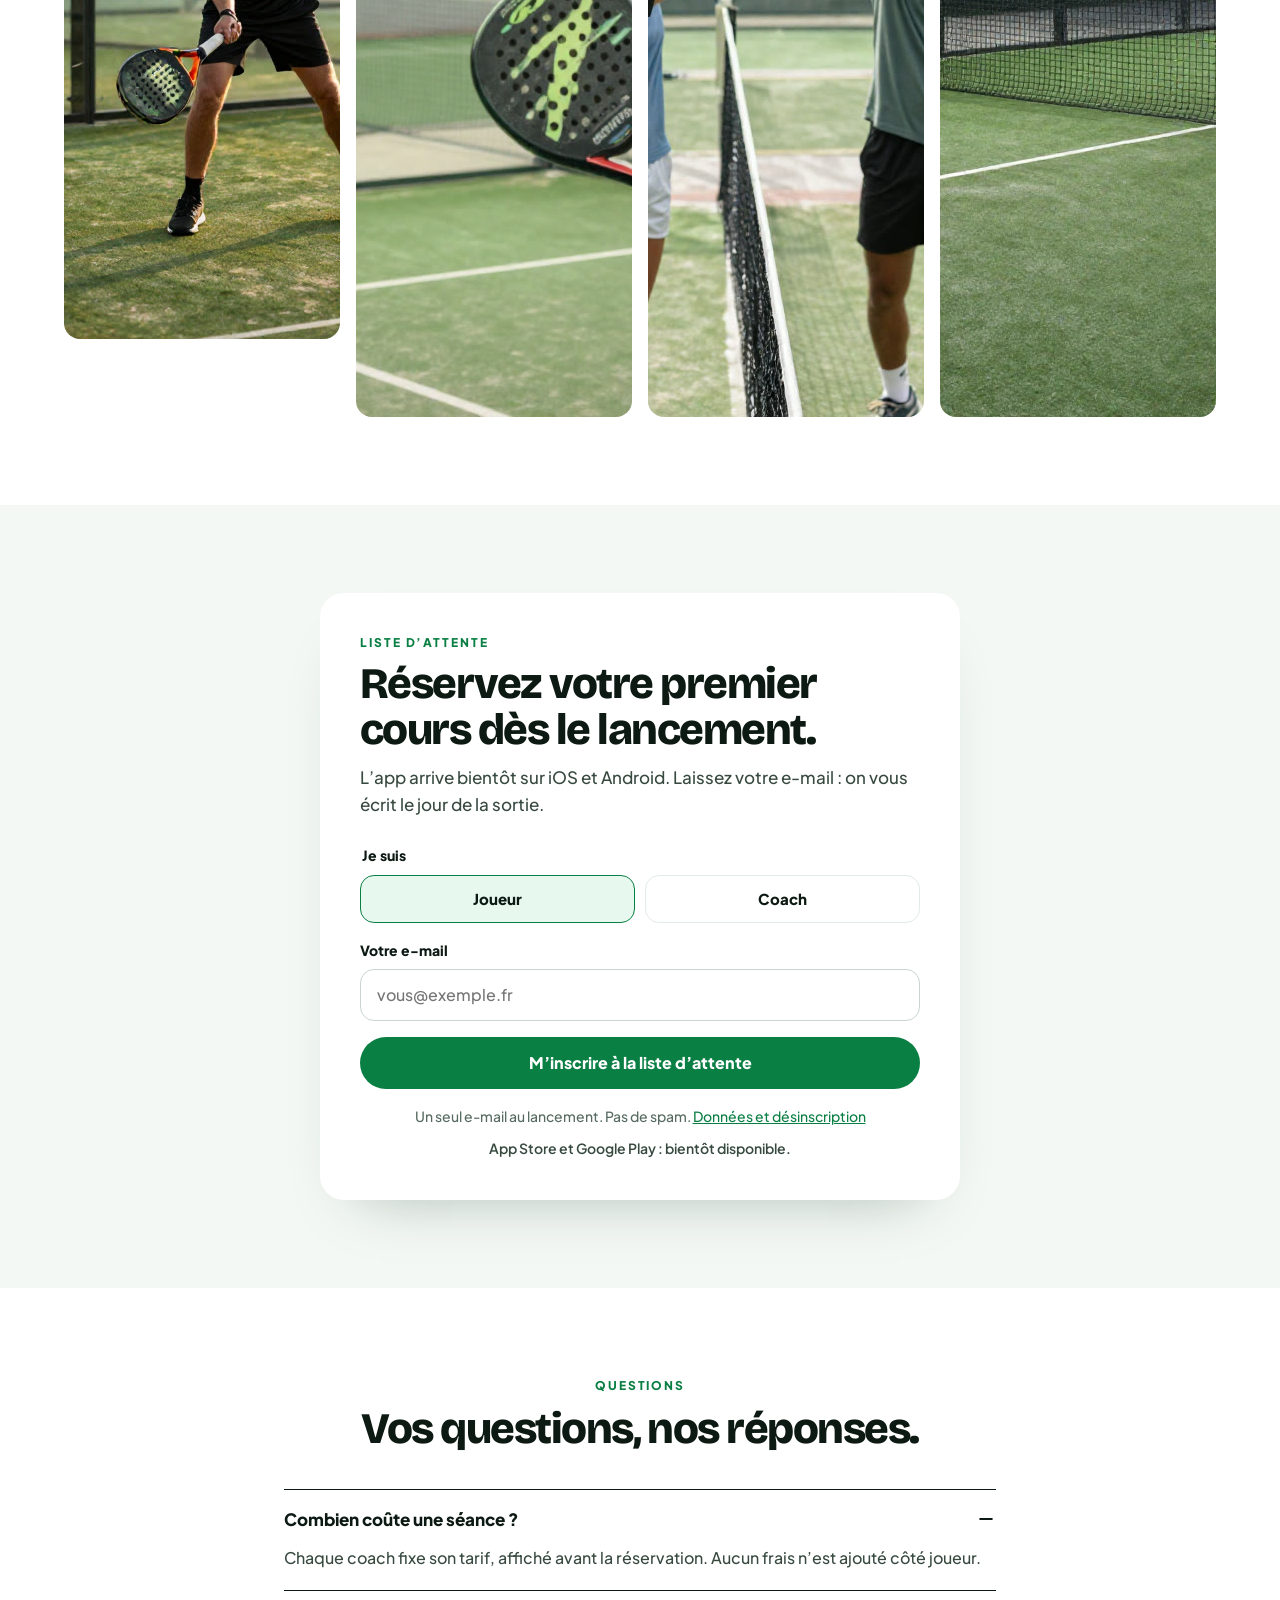
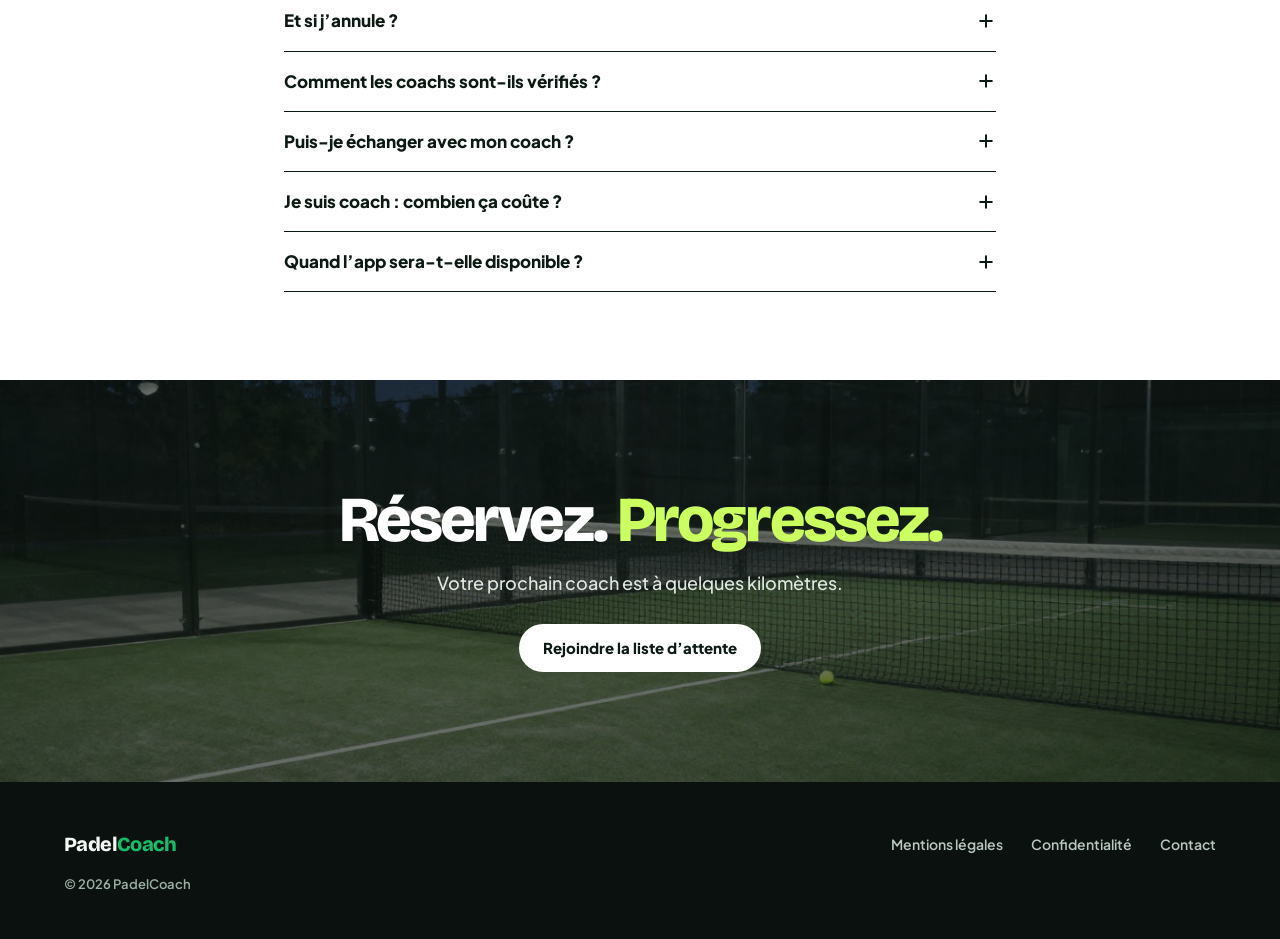
==== commit 2e62184e: "deploy: site vitrine 2026-09-30 12:23 Co-Authored-By: Claude Opus 5.5 <noreply@anthropic.com>" ====
--- a/index.html
+++ b/index.html
@@ -1,12 +1,12 @@
 <!doctype html>
-<html lang="fr">
+<html lang="fr" class="no-js" data-audience="joueur">
 <head>
 <meta name="robots" content="noindex">
 <meta charset="utf-8">
 <meta name="viewport" content="width=device-width, initial-scale=1">
 <title>PadelCoach — Réservez un coach de padel près de chez vous</title>
-<meta name="description" content="Trouvez un coach de padel licencié près de chez vous, choisissez un créneau et réglez la séance dans l’app. Annulation gratuite jusqu’à 24 h avant.">
-<meta name="theme-color" content="#f3f8f4">
+<meta name="description" content="Trouvez un coach de padel licencié près de chez vous, choisissez un créneau et réglez la séance dans l’app. Coachs : remplissez votre planning. Inscrivez-vous à la liste d’attente.">
+<meta name="theme-color" content="#ffffff">
 <meta property="og:type" content="website">
 <meta property="og:locale" content="fr_FR">
 <meta property="og:title" content="PadelCoach — Réservez. Progressez.">
@@ -20,6 +20,7 @@
 <link rel="canonical" href="https://jeromemapro-dot.github.io/padelcoach-site/">
 <link rel="icon" href="favicon.svg" type="image/svg+xml">
 <link rel="preload" href="fonts/bricolage-800.woff2" as="font" type="font/woff2" crossorigin>
+<link rel="preconnect" href="https://txrudpyfhnvavfvxtvcf.supabase.co" crossorigin>
 <style>
 @font-face{font-family:'Bricolage Grotesque';font-weight:800;font-display:swap;src:url('fonts/bricolage-800.woff2') format('woff2')}
 @font-face{font-family:'Plus Jakarta Sans';font-weight:500;font-display:swap;src:url('fonts/jakarta-500.woff2') format('woff2')}
@@ -28,199 +29,258 @@
 @font-face{font-family:'Plus Jakarta Sans';font-weight:800;font-display:swap;src:url('fonts/jakarta-800.woff2') format('woff2')}
 
 :root{
-  --dark:#101713; --darker:#0b110e; --ink:#0d1a13; --ink-soft:#384a40; --ink-blue:#0c1524;
-  --light:#f3f8f4; --light-blue:#f2f6fb; --white:#fff;
-  --lime:#caff5e; --green:#13be67; --green-mid:#0c9a51; --green-deep:#0a7f43;
-  --blue:#1d4fa8; --muted:#566a60; --muted-blue:#4b5d74; --text-blue:#34445a; --rail-blue:#dbe5f1;
-  --on-dark:#b8c7bf; --on-dark-2:#9bb0a4; --rule-dark:#2a372f;
+  --dark:#101713; --darker:#0b110e; --ink:#0d1a13; --ink-soft:#384a40; --muted:#566a60;
+  --light:#f3f8f4; --white:#fff; --line:#e3ebe6;
+  --lime:#caff5e; --green:#13be67; --green-mid:#0c9a51; --green-deep:#0a7f43; --green-tint:#e7f8ee;
+  --blue:#1d4fa8; --blue-mid:#2c6ddb; --blue-tint:#e8f0fc; --ink-blue:#0c1524; --light-blue:#f2f6fb;
+  --on-dark:#b8c7bf;
   --display:'Bricolage Grotesque',system-ui,sans-serif;
-  /* Hauteur de l'en-tête fixe : sert au décalage des ancres et du haut de page. */
-  --nav-h:72px;
+  --nav-h:68px; --bar-h:56px;
+  /* Couleur du public choisi : vert côté joueur, bleu côté coach. */
+  --accent:var(--green-deep); --accent-tint:var(--green-tint); --accent-ink:var(--ink);
 }
+html[data-audience="coach"]{--accent:var(--blue);--accent-tint:var(--blue-tint);--accent-ink:var(--ink-blue)}
 *{box-sizing:border-box}
-html{scroll-behavior:smooth;scroll-padding-top:calc(var(--nav-h) + 12px)}
+html{scroll-behavior:smooth;scroll-padding-top:calc(var(--nav-h) + var(--bar-h) + 16px)}
 @media (prefers-reduced-motion:reduce){html{scroll-behavior:auto}}
-body{margin:0;background:var(--light);color:var(--ink);font:500 16px/1.55 'Plus Jakarta Sans',system-ui,sans-serif;-webkit-font-smoothing:antialiased}
-h1,h2,h3,p{margin:0}
-a{color:var(--green-deep)}
-:focus-visible{outline:3px solid var(--green-deep);outline-offset:3px;border-radius:6px}
-.dark :focus-visible{outline-color:var(--lime)}
-.wrap{max-width:1248px;margin:0 auto;padding:0 24px}
-.skip{position:absolute;left:-9999px;top:8px;z-index:10;background:var(--lime);color:var(--dark);padding:10px 16px;border-radius:999px;font-weight:800}
+body{margin:0;background:var(--white);color:var(--ink);font:500 17px/1.6 'Plus Jakarta Sans',system-ui,sans-serif;-webkit-font-smoothing:antialiased}
+h1,h2,h3,p,figure{margin:0}
+img{display:block;max-width:100%}
+a{color:var(--accent)}
+button{font:inherit;color:inherit}
+:focus-visible{outline:3px solid var(--accent);outline-offset:3px;border-radius:6px}
+.dark :focus-visible,.side :focus-visible{outline-color:var(--lime)}
+.wrap{max-width:1200px;margin:0 auto;padding:0 24px}
+.sr-only{position:absolute;width:1px;height:1px;padding:0;margin:-1px;overflow:hidden;clip:rect(0,0,0,0);white-space:nowrap;border:0}
+.skip{position:absolute;left:-9999px;top:8px;z-index:20;background:var(--lime);color:var(--dark);padding:10px 16px;border-radius:999px;font-weight:800}
 .skip:focus{left:12px}
-
-.btn{display:inline-flex;align-items:center;justify-content:center;min-height:48px;padding:0 26px;border-radius:999px;font-weight:800;font-size:15px;text-decoration:none;white-space:nowrap}
+.kicker{display:block;font-size:12px;font-weight:800;letter-spacing:.16em;text-transform:uppercase;color:var(--accent)}
+
+.btn{display:inline-flex;align-items:center;justify-content:center;gap:8px;min-height:48px;padding:0 24px;border:0;border-radius:999px;font-weight:800;font-size:15px;text-decoration:none;white-space:nowrap;cursor:pointer}
 .btn--dark{background:var(--dark);color:var(--lime)}
-.btn--dark:hover{background:#26332c;color:var(--lime)}
-.btn--lime{background:var(--lime);color:var(--dark)}
-.btn--lime:hover{background:#d8ff85;color:var(--dark)}
-.btn--ghost{border:1.5px solid #4a5a51;color:#f3f8f4}
-.btn--ghost:hover{border-color:var(--lime);color:var(--lime)}
-.btn--blue{background:var(--blue);color:#fff}
-.btn--blue:hover{background:#163e85;color:#fff}
-.link-arrow{display:inline-flex;align-items:center;min-height:44px;font-weight:800;font-size:15px;color:var(--ink);text-decoration:underline;text-underline-offset:5px;text-decoration-thickness:2px}
-.link-arrow:hover{color:var(--green-deep)}
-.kicker{display:block;font-size:12px;font-weight:800;letter-spacing:.16em;text-transform:uppercase;color:var(--green-deep)}
+.btn--dark:hover{background:#26332c}
+.btn--accent{background:var(--accent);color:#fff}
+.btn--accent:hover{filter:brightness(.92)}
+.btn--white{background:#fff;color:var(--ink)}
+.btn--white:hover{background:var(--lime)}
 
 /* Écrans de l'app, mis à l'échelle par --s. */
-.phone{--s:.6;width:calc(390px*var(--s));height:calc(844px*var(--s));border-radius:calc(50px*var(--s));overflow:hidden;background:var(--light);flex-shrink:0}
-.phone__screen{width:390px;height:844px;transform:scale(var(--s));transform-origin:0 0}
-
-/* ── En-tête fixe ── */
-.nav{position:sticky;top:0;z-index:5;background:rgba(243,248,244,.88);-webkit-backdrop-filter:saturate(1.4) blur(12px);backdrop-filter:saturate(1.4) blur(12px);border-bottom:1px solid rgba(13,26,19,.06)}
-.nav .wrap{height:var(--nav-h);display:flex;align-items:center;gap:32px}
+.phone{--s:.5;width:calc(390px*var(--s));height:calc(844px*var(--s));border-radius:calc(50px*var(--s));overflow:hidden;background:var(--light);flex-shrink:0;box-shadow:0 0 0 6px var(--ink),0 30px 60px -30px rgba(8,40,24,.45)}
+.phone__screen{width:390px;height:844px;transform:scale(var(--s));transform-origin:0 0;pointer-events:none}
+
+/* ── En-tête ── */
+.nav{position:sticky;top:0;z-index:10;background:#fff;border-bottom:1px solid var(--line)}
+.nav .wrap{height:var(--nav-h);display:flex;align-items:center;gap:28px}
 .brand{display:flex;align-items:center;gap:10px;min-height:44px;margin-right:auto;text-decoration:none;color:var(--ink);font:800 22px/1 var(--display);letter-spacing:-.03em}
 .brand__ball{width:20px;height:20px;border-radius:50%;background:var(--ink)}
 .brand b{color:var(--green-mid);font-weight:800}
-.nav__links{display:flex;align-items:center;gap:28px}
+.nav__links{display:flex;gap:24px}
 .nav__links a{display:inline-flex;align-items:center;min-height:44px;color:var(--ink);text-decoration:none;font-weight:700;font-size:15px}
-.nav__links a:hover{color:var(--green-deep)}
+.nav__links a:hover{color:var(--accent)}
 .nav .btn{min-height:44px;padding:0 18px;font-size:14px}
 
-/* ── Accueil : l'affiche ── */
-.hero{position:relative;overflow:hidden;margin-top:calc(-1 * var(--nav-h))}
-.hero .wrap{display:grid;grid-template-columns:minmax(0,1.25fr) minmax(0,1fr);gap:24px;padding-top:calc(var(--nav-h) + 72px);padding-bottom:72px}
-.hero__text{display:flex;flex-direction:column;gap:24px;position:relative;z-index:1}
-.eyebrow{display:flex;align-items:center;gap:12px;font-size:12px;font-weight:800;letter-spacing:.16em;text-transform:uppercase;color:var(--green-deep)}
-.eyebrow::before{content:"";width:32px;height:2px;background:currentColor;flex-shrink:0}
-.hero h1{font:800 clamp(52px,6.7vw,96px)/.92 var(--display);letter-spacing:-.05em}
-.hero h1 span{color:var(--green-mid)}
-.hero__lead{font-size:clamp(15px,1.25vw,18px);line-height:1.6;color:var(--ink-soft);max-width:480px}
-.hero__ctas{display:flex;flex-wrap:wrap;align-items:center;gap:10px 24px}
-.hero__note{font-size:13px;font-weight:600;color:var(--muted)}
-.hero__stage{position:relative;min-height:560px}
-.hero__ball{position:absolute;width:520px;height:520px;right:-100px;top:-182px}
-.hero__stage .phone{position:absolute;box-shadow:0 30px 60px -28px rgba(8,40,24,.55),0 0 0 6px var(--ink)}
-.hero__back{--s:.513;right:190px;top:118px;transform:rotate(7deg)}
-.hero__front{--s:.605;right:34px;top:18px;transform:rotate(-6deg)}
-
-/* ── Chiffres ── */
-.scores{background:var(--dark)}
-.scores .wrap{display:grid;grid-template-columns:repeat(4,minmax(0,1fr))}
-.score{display:flex;flex-direction:column;gap:6px;padding:36px 28px;border-left:1px solid var(--rule-dark)}
-.score:first-child{padding-left:0;border-left:0}
-.score:last-child{padding-right:0}
-.score b{font:800 clamp(32px,3.6vw,52px)/1 var(--display);letter-spacing:-.035em;color:var(--lime)}
-.score span{font-size:14px;line-height:1.45;font-weight:600;color:var(--on-dark)}
-
-/* ── Parcours joueur / coach ── */
-.section{padding:96px 0 104px}
-.head{display:grid;grid-template-columns:minmax(0,7fr) minmax(0,5fr);gap:20px 80px;align-items:end;margin-bottom:52px}
-.head h2{font:800 clamp(30px,3.2vw,46px)/1.02 var(--display);letter-spacing:-.035em;margin-top:14px}
-.head p{font-size:clamp(15px,1.2vw,17px);line-height:1.6;color:var(--ink-soft)}
-.steps{list-style:none;margin:0;padding:0;display:grid;grid-template-columns:repeat(4,264px);justify-content:space-between;gap:28px}
-.step{display:flex;flex-direction:column;gap:18px;min-width:0}
-.shot{--s:.651;height:280px;border:5px solid var(--ink);border-bottom-width:2px;border-radius:22px 22px 0 0;overflow:hidden;background:var(--light)}
-.step__num{display:block;font:800 28px/1 var(--display);letter-spacing:-.03em;color:var(--green-mid)}
-.step h3{font-size:18px;font-weight:800;letter-spacing:-.01em;margin:6px 0}
-.step p{font-size:15px;line-height:1.6;color:var(--muted)}
-
-.coachs{background:var(--light-blue);color:var(--ink-blue)}
-.coachs .kicker{color:var(--blue)}
-.coachs .head p{color:var(--text-blue)}
-.coachs .shot{border-color:var(--ink-blue);background:var(--light-blue)}
-.coachs .step__num{color:var(--blue)}
-.coachs .step p{color:var(--muted-blue)}
-
-.price{margin-top:52px;background:var(--white);border-radius:22px;padding:28px 36px;display:grid;grid-template-columns:auto minmax(0,1fr) auto;gap:24px 48px;align-items:center;box-shadow:0 24px 50px -34px rgba(12,21,36,.4)}
-.price__amount{font:800 44px/1 var(--display);letter-spacing:-.035em;margin:4px 0}
-.price__amount small{font:700 15px/1 'Plus Jakarta Sans',sans-serif;letter-spacing:0;color:var(--muted-blue);margin-left:6px}
-.price__fee{font-size:15px;font-weight:700;color:var(--text-blue)}
-.checks{list-style:none;margin:0;padding:0 0 0 44px;display:flex;flex-direction:column;gap:8px;border-left:1.5px solid var(--rail-blue)}
-.checks li{display:flex;gap:10px;align-items:flex-start;font-size:15px;color:var(--text-blue)}
-.checks svg{flex-shrink:0;margin-top:2px}
+/* ── Accueil : deux côtés du filet ── */
+.split{position:relative;display:grid;grid-template-columns:1fr 1fr;min-height:clamp(540px,74vh,700px);background:var(--dark)}
+.side{position:relative;display:flex;flex-direction:column;justify-content:flex-end;padding:40px;overflow:hidden;color:#fff;text-decoration:none}
+.side img{position:absolute;inset:0;width:100%;height:100%;object-fit:cover;transition:transform .5s ease}
+.side:hover img{transform:scale(1.03)}
+@media (prefers-reduced-motion:reduce){.side img{transition:none}}
+.side__panel{position:relative;max-width:470px;padding:28px 30px 30px;border-radius:20px;display:flex;flex-direction:column;gap:12px}
+.side--joueur .side__panel{background:var(--green-deep);margin-right:auto}
+.side--coach .side__panel{background:var(--blue);margin-left:auto}
+.side__kicker{font-size:12px;font-weight:800;letter-spacing:.16em;text-transform:uppercase;color:var(--lime)}
+.side--coach .side__kicker{color:#cfe0ff}
+.side__word{font:800 clamp(46px,5.6vw,80px)/.92 var(--display);letter-spacing:-.045em}
+.side__promise{font-size:17px;line-height:1.5;color:rgba(255,255,255,.92)}
+.side__cta{align-self:flex-start;margin-top:6px}
+.side--joueur .side__cta{color:var(--green-deep)}
+.side--coach .side__cta{color:var(--blue)}
+.net{position:absolute;top:0;bottom:0;left:50%;width:14px;margin-left:-7px;background:repeating-linear-gradient(0deg,rgba(255,255,255,.85) 0 1px,transparent 1px 8px),repeating-linear-gradient(90deg,rgba(255,255,255,.85) 0 1px,transparent 1px 7px),#0b110e;border-top:10px solid #fff;pointer-events:none}
+.net__ball{position:absolute;left:50%;top:34%;width:40px;height:40px;margin-left:-20px;border-radius:50%;background:var(--lime);box-shadow:0 8px 20px -4px rgba(0,0,0,.5)}
+
+/* ── Sélecteur de public ── */
+.switchbar{position:sticky;top:var(--nav-h);z-index:9;background:rgba(255,255,255,.96);border-bottom:1px solid var(--line)}
+.switchbar .wrap{height:var(--bar-h);display:flex;align-items:center;justify-content:space-between;gap:16px}
+.switch{display:flex;align-items:center;gap:12px;font-size:14px;font-weight:700;color:var(--muted)}
+.seg{display:inline-flex;padding:4px;border-radius:999px;background:var(--light)}
+.seg button{min-height:40px;padding:0 20px;border:0;border-radius:999px;background:transparent;font-weight:800;font-size:14px;color:var(--ink-soft);cursor:pointer}
+.seg button[aria-pressed="true"]{background:var(--accent);color:#fff}
+.switchbar__cta{font-weight:800;font-size:14px;text-decoration:none;display:inline-flex;align-items:center;min-height:44px}
+html.no-js .switchbar{display:none}
+
+/* ── Parcours ── */
+.section{padding:88px 0}
+.center{text-align:center}
+.lead{max-width:620px;margin:14px auto 0;font-size:18px;color:var(--ink-soft)}
+.parcours h2,.inscription h2,.faq h2{font:800 clamp(30px,3.4vw,44px)/1.05 var(--display);letter-spacing:-.035em;margin-top:12px}
+.parcours__title{text-align:center}
+
+.feature{display:grid;grid-template-columns:1fr 300px 1fr;gap:56px;margin-top:56px;align-items:start}
+.feature .phone{--s:.7692;margin:0 auto}
+.notes{position:relative;z-index:2;height:calc(844px * .7692)}
+.note{position:absolute;left:0;right:0;transform:translateY(-50%);display:flex;flex-direction:column;gap:2px}
+.notes--left .note{text-align:right;padding-right:10px}
+.notes--right .note{text-align:left;padding-left:10px}
+.note b{font-size:16px;font-weight:800;color:var(--accent-ink)}
+.note span{font-size:15px;line-height:1.5;color:var(--ink-soft)}
+.note::before{content:attr(data-n);position:absolute;top:2px;width:26px;height:26px;border-radius:50%;background:var(--accent);color:#fff;font-size:13px;font-weight:800;display:flex;align-items:center;justify-content:center}
+.note::after{content:"";position:absolute;top:15px;width:44px;border-top:1.5px dashed var(--accent)}
+.notes--left .note::before{right:-72px}
+.notes--left .note::after{right:-46px}
+.notes--right .note::before{left:-72px}
+.notes--right .note::after{left:-46px}
+
+.steps{list-style:none;margin:64px 0 0;padding:0;display:grid;grid-template-columns:repeat(4,minmax(0,1fr));gap:20px}
+.step{padding:22px 22px 24px;border-radius:18px;background:var(--light)}
+html[data-audience="coach"] .step{background:var(--light-blue)}
+.step__num{font:800 14px/1 'Plus Jakarta Sans',sans-serif;font-variant-numeric:tabular-nums;color:var(--accent)}
+.step h3{font-size:18px;font-weight:800;margin:10px 0 4px;color:var(--accent-ink)}
+.step p{font-size:15px;line-height:1.5;color:var(--ink-soft)}
+
+.gallery{margin-top:72px}
+.gallery__head{display:flex;align-items:baseline;justify-content:space-between;gap:16px;flex-wrap:wrap}
+.gallery__head h3{font:800 24px/1.1 var(--display);letter-spacing:-.02em;color:var(--accent-ink)}
+.gallery__hint{font-size:14px;font-weight:600;color:var(--muted)}
+.shots{list-style:none;margin:24px -24px 0;padding:8px 24px 20px;display:flex;gap:22px;overflow-x:auto;scroll-snap-type:x mandatory;scroll-padding:0 24px}
+.shots li{flex:0 0 auto;scroll-snap-align:start}
+.shot{position:relative;display:flex;flex-direction:column;align-items:center;gap:14px}
+.shot__hit{position:absolute;inset:-10px;border:0;border-radius:18px;background:transparent;cursor:zoom-in}
+.shot .phone{--s:.44;box-shadow:0 0 0 5px var(--ink),0 18px 40px -24px rgba(8,40,24,.5);transition:transform .2s ease}
+.shot:hover .phone{transform:translateY(-4px)}
+.shot__hit:focus-visible{outline:3px solid var(--accent);outline-offset:2px}
+.shot figcaption{font-size:14px;font-weight:700;color:var(--ink-soft);max-width:172px;text-align:center}
+html.no-js .shot__hit{display:none}
+
+.figures{margin-top:72px;display:grid;grid-template-columns:repeat(3,minmax(0,1fr));gap:20px}
+.figure{padding:26px;border-radius:18px;border:1.5px solid var(--line)}
+.figure b{display:block;font:800 40px/1 'Plus Jakarta Sans',sans-serif;font-variant-numeric:tabular-nums;letter-spacing:-.02em;color:var(--accent)}
+.figure span{display:block;margin-top:8px;font-size:15px;color:var(--ink-soft)}
+.price{margin-top:72px;display:grid;grid-template-columns:auto minmax(0,1fr) auto;gap:24px 44px;align-items:center;padding:30px 36px;border-radius:22px;background:var(--light-blue)}
+.price__amount{font:800 44px/1 'Plus Jakarta Sans',sans-serif;font-variant-numeric:tabular-nums;letter-spacing:-.02em;color:var(--ink-blue);margin:6px 0}
+.price__amount small{font-size:16px;font-weight:700;color:#4b5d74;letter-spacing:0}
+.price__fee{font-size:15px;font-weight:700;color:#34445a}
+.checks{list-style:none;margin:0;padding:0;display:flex;flex-direction:column;gap:8px}
+.checks li{display:flex;gap:10px;font-size:15px;color:#34445a}
+.checks svg{flex-shrink:0;margin-top:3px}
+
+/* ── Photos ── */
+.photos{display:grid;grid-template-columns:repeat(4,minmax(0,1fr));gap:16px;padding-bottom:88px}
+.photos img{width:100%;aspect-ratio:4/3;object-fit:cover;border-radius:16px}
+
+/* ── Liste d'attente ── */
+.inscription{background:var(--light)}
+html[data-audience="coach"] .inscription{background:var(--light-blue)}
+.card{max-width:640px;margin:0 auto;padding:40px;border-radius:24px;background:#fff;box-shadow:0 30px 60px -40px rgba(8,40,24,.35)}
+.card h2{margin-top:10px}
+.card > p{margin-top:10px;color:var(--ink-soft)}
+.form{margin-top:26px;display:flex;flex-direction:column;gap:16px}
+.form fieldset{border:0;margin:0;padding:0}
+.form legend{font-size:14px;font-weight:800;margin-bottom:8px}
+.choice{display:grid;grid-template-columns:1fr 1fr;gap:10px}
+.choice label{display:flex;align-items:center;justify-content:center;min-height:48px;border:1.5px solid var(--line);border-radius:14px;font-weight:800;font-size:15px;cursor:pointer}
+.choice input{position:absolute;opacity:0;pointer-events:none}
+.choice input:checked + label{border-color:var(--accent);background:var(--accent-tint);color:var(--accent-ink)}
+.choice input:focus-visible + label{outline:3px solid var(--accent);outline-offset:2px}
+.field label{display:block;font-size:14px;font-weight:800;margin-bottom:8px}
+.field input{width:100%;min-height:52px;padding:0 16px;border:1.5px solid #c9d6ce;border-radius:14px;font:500 16px 'Plus Jakarta Sans',sans-serif;color:var(--ink);background:#fff}
+.field input:focus{outline:none;border-color:var(--accent);box-shadow:0 0 0 3px var(--accent-tint)}
+.form .btn{width:100%;min-height:52px;font-size:16px}
+.form .btn[disabled]{opacity:.6;cursor:progress}
+.hp{position:absolute;left:-9999px;width:1px;height:1px;overflow:hidden}
+.form__note{font-size:14px;color:var(--muted);text-align:center}
+.form__error{font-size:14px;font-weight:700;color:#b42318;text-align:center}
+.success{margin-top:26px;padding:24px;border-radius:16px;background:var(--accent-tint);text-align:center}
+.success b{display:block;font-size:20px;color:var(--accent-ink)}
+.success p{margin-top:6px;color:var(--ink-soft)}
+.stores{margin-top:22px;text-align:center;font-size:14px;font-weight:600;color:var(--muted)}
 
 /* ── Questions ── */
-.faq .wrap{display:grid;grid-template-columns:minmax(0,4fr) minmax(0,8fr);gap:28px 80px}
-.faq h2{font:800 clamp(30px,2.9vw,42px)/1.02 var(--display);letter-spacing:-.035em;margin-top:14px}
-.faq__list{border-bottom:1.5px solid var(--ink)}
+.faq .wrap{max-width:760px}
+.faq__list{margin-top:36px;border-bottom:1.5px solid var(--ink)}
 .faq details{border-top:1.5px solid var(--ink)}
-.faq summary{list-style:none;display:flex;justify-content:space-between;align-items:center;gap:20px;min-height:44px;padding:14px 0;cursor:pointer;font-size:clamp(15px,1.2vw,17px);font-weight:800}
+.faq summary{list-style:none;display:flex;justify-content:space-between;align-items:center;gap:20px;min-height:44px;padding:16px 0;cursor:pointer;font-size:17px;font-weight:800}
 .faq summary::-webkit-details-marker{display:none}
 .faq summary svg{flex-shrink:0}
 .faq details[open] .faq__v{display:none}
-.faq details p{max-width:600px;padding-bottom:18px;margin-top:-4px;font-size:15px;color:var(--muted)}
+.faq details p{padding-bottom:20px;margin-top:-4px;font-size:16px;color:var(--ink-soft)}
 
 /* ── Appel final ── */
-.final{background:var(--dark);position:relative;overflow:hidden}
-.final__ball{position:absolute;width:460px;height:460px;left:-110px;top:60px}
-.final .wrap{position:relative;min-height:440px;display:flex;flex-direction:column;justify-content:center}
-.final__body{margin-left:auto;width:min(720px,100%);display:flex;flex-direction:column;gap:18px;padding:64px 0}
-.final h2{font:800 clamp(44px,5vw,72px)/.92 var(--display);letter-spacing:-.045em;color:#f3f8f4}
+.final{position:relative;overflow:hidden;background:var(--dark);color:#fff}
+.final img{position:absolute;inset:0;width:100%;height:100%;object-fit:cover;opacity:.38}
+.final .wrap{position:relative;padding-top:110px;padding-bottom:110px;text-align:center;display:flex;flex-direction:column;align-items:center;gap:18px}
+.final h2{font:800 clamp(44px,5vw,72px)/.95 var(--display);letter-spacing:-.045em}
 .final h2 span{color:var(--lime)}
-.final p{font-size:clamp(15px,1.2vw,17px);color:var(--on-dark)}
-.final__ctas{display:flex;flex-wrap:wrap;gap:12px;margin-top:6px}
+.final p{font-size:18px;color:#dfe8e3}
+.final .btn{margin-top:8px}
 
 .footer{background:var(--darker);padding:40px 0 44px}
 .footer .wrap{display:flex;justify-content:space-between;align-items:flex-start;gap:20px;flex-wrap:wrap}
 .footer .brand{color:#f3f8f4;font-size:20px;margin-right:0}
 .footer .brand b{color:var(--green)}
-.footer small{display:block;margin-top:8px;font-size:13px;font-weight:600;color:var(--on-dark-2)}
+.footer small{display:block;margin-top:8px;font-size:13px;font-weight:600;color:#9bb0a4}
 .footer nav{display:flex;flex-wrap:wrap;gap:4px 28px}
 .footer nav a{display:inline-flex;align-items:center;min-height:44px;color:var(--on-dark);text-decoration:none;font-weight:600;font-size:14px}
 .footer nav a:hover{color:var(--lime)}
 
-/* Sous 1200 px, les quatre étapes défilent horizontalement (sans script). */
-@media (max-width:1199px){
-  .steps{display:flex;gap:20px;overflow-x:auto;scroll-snap-type:x mandatory;margin:0 -24px;padding:0 24px 18px;scroll-padding:0 24px}
-  .step{flex:0 0 264px;scroll-snap-align:start}
-  .shot{height:300px}
+/* ── Visionneuse d'écrans ── */
+.lightbox{padding:0;border:0;background:transparent;max-width:100vw;max-height:100vh;width:100vw;height:100vh;color:#fff}
+.lightbox::backdrop{background:rgba(8,14,11,.88)}
+.lightbox[open]{display:flex;align-items:center;justify-content:center}
+.lb{display:flex;flex-direction:column;align-items:center;gap:16px}
+.lb .phone{--s:var(--lb-s,.8);box-shadow:0 0 0 7px #000,0 40px 80px -30px rgba(0,0,0,.8)}
+.lb__bar{display:flex;align-items:center;gap:14px}
+.lb__cap{font-size:16px;font-weight:800;min-width:200px;text-align:center}
+.lb__count{font-size:13px;font-weight:700;color:#b8c7bf}
+.lb__btn{width:48px;height:48px;border:0;border-radius:50%;background:rgba(255,255,255,.12);color:#fff;display:inline-flex;align-items:center;justify-content:center;cursor:pointer}
+.lb__btn:hover{background:rgba(255,255,255,.24)}
+.lb__close{position:fixed;top:16px;right:16px}
+
+/* Données visibles selon le public choisi (avec JavaScript) ; sans, tout s'affiche. */
+html.js[data-audience="joueur"] [data-for="coach"],
+html.js[data-audience="coach"] [data-for="joueur"]{display:none}
+
+@media (max-width:1100px){
+  .feature{grid-template-columns:1fr 260px 1fr;gap:44px}
+  .feature .phone{--s:.6667}
+  .notes{height:calc(844px * .6667)}
 }
-@media (max-width:960px){
-  .hero .wrap{grid-template-columns:1fr;padding-top:calc(var(--nav-h) + 48px);padding-bottom:0;gap:8px}
-  .hero__stage{min-height:0;height:470px;overflow:hidden;margin:0 -24px}
-  .hero__ball{width:360px;height:360px;left:50%;right:auto;margin-left:-180px;top:40px}
-  .hero__back{--s:.5;left:50%;right:auto;margin-left:-14px;top:96px}
-  .hero__front{--s:.56;left:50%;right:auto;margin-left:-170px;top:32px}
-  .scores .wrap{grid-template-columns:repeat(2,minmax(0,1fr))}
-  .score{padding:22px 16px}
-  .score:nth-child(odd){padding-left:0;border-left:0}
-  .score:nth-child(even){padding-right:0}
-  .score:nth-child(-n+2){border-bottom:1px solid var(--rule-dark)}
-  .head{grid-template-columns:1fr;margin-bottom:32px}
-  .price{grid-template-columns:1fr;padding:28px 24px}
-  .checks{padding:16px 0 0;border-left:0;border-top:1.5px solid var(--rail-blue)}
+@media (max-width:900px){
+  .nav__links{display:none}
+  .split{grid-template-columns:1fr;min-height:0}
+  .side{min-height:400px;padding:20px}
+  .side__panel{max-width:none;margin:0}
+  .net{top:50%;bottom:auto;left:0;right:0;width:auto;height:14px;margin:-7px 0 0;border-top:0;border-left:10px solid #fff}
+  .net__ball{top:50%;left:62%;margin-top:-20px}
+  .feature{display:flex;flex-direction:column;align-items:center;gap:16px;margin-top:40px}
+  .feature .phone{--s:.6667;order:0;margin-bottom:12px}
+  .notes{display:contents}
+  .note{order:var(--o);position:relative;top:auto !important;transform:none;width:100%;max-width:520px;text-align:left !important;padding:0 0 0 40px !important}
+  .note::after{display:none}
+  .note::before{left:0 !important;right:auto !important}
+  .steps{grid-template-columns:repeat(2,minmax(0,1fr))}
+  .figures{grid-template-columns:1fr}
+  .price{grid-template-columns:1fr;padding:26px 22px}
   .price .btn{width:100%}
-  .faq .wrap{grid-template-columns:1fr}
-  .final__ball{width:260px;height:260px;left:auto;right:-30px;top:-100px}
-  .final__body{margin-left:0;padding:170px 0 56px}
+  .photos{grid-template-columns:repeat(2,minmax(0,1fr))}
 }
-/* Mobile : les liens de navigation passent sur une seconde ligne de l'en-tête,
-   toujours visibles et joignables au pouce. */
-@media (max-width:640px){
-  :root{--nav-h:104px}
-  .nav .wrap{height:auto;flex-wrap:wrap;gap:0 12px;padding-top:8px}
-  .brand{font-size:20px;min-height:44px}
-  .brand__ball{width:18px;height:18px}
-  .nav .btn{min-height:44px;padding:0 14px;font-size:13px}
-  .nav__links{order:3;width:100%;justify-content:space-between;gap:0;border-top:1px solid rgba(13,26,19,.06)}
-  .nav__links a{font-size:14px;padding:0 4px}
-  .hero .wrap{padding-top:calc(var(--nav-h) + 24px)}
-  .hero__text{gap:16px}
-  .eyebrow{font-size:11px;letter-spacing:.14em}
-  .eyebrow::before{width:24px}
-  .hero__ctas{flex-direction:column;align-items:stretch;gap:6px}
-  .hero__ctas .btn{width:100%}
-  .hero__ctas .link-arrow{align-self:center}
-  .hero__stage{height:340px}
-  .hero__ball{width:260px;height:260px;margin-left:-130px;top:30px}
-  .hero__back{--s:.3846;margin-left:-10px;top:70px}
-  .hero__front{--s:.4308;margin-left:-125px;top:26px}
-  .hero__stage .phone{box-shadow:0 26px 50px -24px rgba(8,40,24,.6),0 0 0 5px var(--ink)}
-  .score{padding:18px 14px}
-  .score span{font-size:13px}
-  .section{padding:52px 0}
-  .head{margin-bottom:24px}
-  .step{flex-basis:236px}
-  .shot{--s:.585;height:250px;border-width:4px 4px 2px}
-  .step__num{font-size:24px}
-  .step h3{font-size:16px}
-  .step p{font-size:14px}
-  .price{margin-top:28px;padding:22px 20px}
-  .price__amount{font-size:38px}
-  .faq details p{font-size:14px}
-  .final__ctas{flex-direction:column}
-  .final__ctas .btn{width:100%}
+@media (max-width:560px){
+  :root{--nav-h:60px;--bar-h:60px}
+  body{font-size:16px}
+  .brand{font-size:20px}
+  .nav .btn{padding:0 14px;font-size:13px}
+  .switch > span{display:none}
+  .seg button{padding:0 16px}
+  .switchbar__cta{font-size:13px}
+  .side{min-height:470px}
+  .side__panel{padding:20px 20px 22px}
+  .side__promise{font-size:15px}
+  .section{padding:60px 0}
+  .lead{font-size:16px}
+  .steps{grid-template-columns:1fr}
+  .shots{gap:16px}
+  .shot .phone{--s:.4}
+  .card{padding:26px 20px}
+  .final .wrap{padding-top:80px;padding-bottom:80px}
   .footer .wrap{flex-direction:column}
 }
 </style>
@@ -232,96 +292,67 @@
 <div class="wrap">
 <a class="brand" href="#top" aria-label="PadelCoach, haut de page"><span class="brand__ball"></span><span>Padel<b>Coach</b></span></a>
 <nav class="nav__links" aria-label="Navigation principale">
-<a href="#joueurs">Joueurs</a>
-<a href="#coachs">Coachs</a>
+<a href="#parcours" data-set-audience="joueur">Joueurs</a>
+<a href="#parcours" data-set-audience="coach">Coachs</a>
 <a href="#faq">Questions</a>
 </nav>
-<a class="btn btn--dark" href="#telecharger">Bientôt dispo</a>
+<a class="btn btn--dark" href="#inscription">Liste d’attente</a>
 </div>
 </header>
 
 <main id="contenu">
 
-<section class="hero" id="top">
+<section class="split" id="top" aria-labelledby="titre">
+<h1 id="titre" class="sr-only">PadelCoach : réservez un coach de padel près de chez vous, ou remplissez votre planning de coach.</h1>
+<a class="side side--joueur" href="#parcours" data-set-audience="joueur">
+<img src="photos/padel-frappe.jpg" alt="" width="772" height="690" fetchpriority="high">
+<span class="side__panel">
+<span class="side__kicker">Côté joueur</span>
+<span class="side__word">Réservez.</span>
+<span class="side__promise">Un coach licencié près de chez vous, réservé et payé dans l’app.</span>
+<span class="btn btn--white side__cta">Entrer côté joueur →</span>
+</span>
+</a>
+<a class="side side--coach" href="#parcours" data-set-audience="coach">
+<img src="photos/padel-cours-coach.jpg" alt="" width="1344" height="768" style="object-position:70% center">
+<span class="side__panel">
+<span class="side__kicker">Côté coach</span>
+<span class="side__word">Progressez.</span>
+<span class="side__promise">Des joueurs près de chez vous, réservation et paiement gérés pour vous.</span>
+<span class="btn btn--white side__cta">Entrer côté coach →</span>
+</span>
+</a>
+<span class="net" aria-hidden="true"><span class="net__ball"></span></span>
+</section>
+
+<div class="switchbar">
 <div class="wrap">
-<div class="hero__text">
-<span class="eyebrow">Coaching de padel · iOS et Android</span>
-<h1>Réservez.<br><span>Progressez.</span></h1>
-<p class="hero__lead">Trouvez un coach de padel licencié près de chez vous, choisissez un créneau et réglez la séance dans l’app. Annulation gratuite jusqu’à 24 h avant.</p>
-<div class="hero__ctas">
-<a class="btn btn--dark" href="#telecharger">Être prévenu du lancement</a>
-<a class="link-arrow" href="#coachs">Je suis coach →</a>
-</div>
-<p class="hero__note">Bientôt disponible sur iOS et Android.</p>
-</div>
-<div class="hero__stage">
-<svg class="hero__ball" viewBox="0 0 720 720" aria-hidden="true"><circle cx="360" cy="360" r="360" fill="#caff5e"/><path d="M150 70C350 240 350 480 150 650M570 70C370 240 370 480 570 650" fill="none" stroke="#f3f8f4" stroke-width="14" stroke-linecap="round"/></svg>
-<div class="phone hero__back" role="img" aria-label="L’écran de confirmation : la réservation est confirmée, avec la date, l’heure et le montant payé."><div class="phone__screen" aria-hidden="true"><div data-screen-label="06 · Confirmation" style="width:390px;height:844px;margin:0 auto;background:#f3f8f4;font-family:'Plus Jakarta Sans',sans-serif;color:#0d1a13;display:flex;flex-direction:column;overflow:hidden;position:relative">
-
-  
-  <div style="display:flex;justify-content:space-between;align-items:center;padding:16px 24px 0;font-size:13px;font-weight:700;color:#0d1a13">
-    <span>9:41</span>
-    <span style="display:flex;gap:5px;align-items:center">
-      <span style="width:16px;height:10px;display:inline-flex;align-items:flex-end;gap:1.5px"><span style="width:2.5px;height:4px;background:#0d1a13;border-radius:1px"></span><span style="width:2.5px;height:6px;background:#0d1a13;border-radius:1px"></span><span style="width:2.5px;height:8px;background:#0d1a13;border-radius:1px"></span><span style="width:2.5px;height:10px;background:#0d1a13;border-radius:1px"></span></span>
-      <span style="width:22px;height:11px;border:1.5px solid #9bb0a4;border-radius:3.5px;display:inline-flex;padding:1.5px"><span style="width:70%;background:#13be67;border-radius:1.5px"></span></span>
-    </span>
-  </div>
-
-  
-  <div style="padding:64px 0 0;display:flex;flex-direction:column;align-items:center;gap:20px;position:relative">
-    <span style="position:absolute;top:44px;left:112px;width:9px;height:9px;border-radius:2px;background:#caff5e;animation:pcFall 1.8s ease-in infinite"></span>
-    <span style="position:absolute;top:36px;left:196px;width:7px;height:7px;border-radius:50%;background:#caff5e;animation:pcFall 2.2s .4s ease-in infinite"></span>
-    <span style="position:absolute;top:52px;left:262px;width:10px;height:5px;border-radius:2px;background:#caff5e;animation:pcFall 2s .8s ease-in infinite"></span>
-    <span style="position:absolute;top:40px;left:150px;width:6px;height:6px;border-radius:50%;background:#13be67;animation:pcFall 2.4s 1.1s ease-in infinite"></span>
-    <span style="position:absolute;top:48px;left:236px;width:8px;height:8px;border-radius:2px;background:#13be67;animation:pcFall 2.1s .2s ease-in infinite"></span>
-    <span style="width: 104px; height: 104px; border-radius: 50%; background: linear-gradient(135deg, #13BE6761, #0c9a51); display: inline-flex; align-items: center; justify-content: center; box-shadow: 0 18px 40px -16px rgba(8,40,24,.35); animation: pcPop .5s ease-out both">
-      <svg viewBox="0 0 24 24" width="52" height="52" fill="none" stroke="#ffffff" stroke-width="3" stroke-linecap="round" stroke-linejoin="round"><path d="M5 12.5l5 5L19 7"></path></svg>
-    </span>
-    <div style="display:flex;flex-direction:column;align-items:center;gap:8px;padding:0 32px;text-align:center">
-      <div style="font-family:'Bricolage Grotesque',sans-serif;font-weight:800;font-size:28px;letter-spacing:-.8px">Réservation confirmée !</div>
-      <div style="font-size:14px;line-height:1.55;color:#6c8076;font-weight:500">Coach Marie a reçu votre réservation. Vous recevrez un rappel la veille de la séance.</div>
-    </div>
-  </div>
-
-  
-  <div style="padding:28px 20px 0">
-    <div style="background: #ffffff; border-radius: 20px; padding: 18px; display: flex; flex-direction: column; gap: 13px; box-shadow: 0 18px 40px -16px rgba(8,40,24,.35); width: 311px; height: 139px">
-      <div style="display:flex;align-items:center;gap:12px">
-        <span style="width:46px;height:46px;border-radius:50%;background:linear-gradient(135deg,#13be67,#caff5e);display:inline-flex;align-items:center;justify-content:center;color:#06351f;font-family:'Bricolage Grotesque',sans-serif;font-weight:800;font-size:15px;flex-shrink:0">MD</span>
-        <span style="display:flex;flex-direction:column;gap:2px">
-          <span style="font-family:'Bricolage Grotesque',sans-serif;font-weight:700;font-size:16px">Coach Marie</span>
-          <span style="font-size:12px;color:#6c8076;font-weight:600">Padel Club Lyon 7 · Piste 3</span>
-        </span>
-        <span style="margin-left:auto;display:inline-flex;align-items:center;gap:4px;background:#e7f8ee;color:#0c9a51;border-radius:999px;padding:4px 10px;font-size:10.5px;font-weight:800;flex-shrink:0"><span style="width:6px;height:6px;border-radius:50%;background:#13be67"></span>Confirmée</span>
-      </div>
-      <div style="height:1px;background:#e6efe8"></div>
-      <div style="display:flex;gap:10px">
-        <span style="flex:1;display:flex;flex-direction:column;gap:2px;background:#f3f8f4;border-radius:13px;padding:11px 13px">
-          <span style="font-size:10.5px;font-weight:700;color:#9bb0a4;text-transform:uppercase;letter-spacing:.4px">Date</span>
-          <span style="font-size:13.5px;font-weight:800">Jeu 16 juillet</span>
-        </span>
-        <span style="flex:1;display:flex;flex-direction:column;gap:2px;background:#f3f8f4;border-radius:13px;padding:11px 13px">
-          <span style="font-size:10.5px;font-weight:700;color:#9bb0a4;text-transform:uppercase;letter-spacing:.4px">Heure</span>
-          <span style="font-size:13.5px;font-weight:800">18h00 – 19h00</span>
-        </span>
-        <span style="flex:1;display:flex;flex-direction:column;gap:2px;background:#f3f8f4;border-radius:13px;padding:11px 13px">
-          <span style="font-size:10.5px;font-weight:700;color:#9bb0a4;text-transform:uppercase;letter-spacing:.4px">Payé</span>
-          <span style="font-size:13.5px;font-weight:800;color:#0c9a51">35 €</span>
-        </span>
-      </div>
-    </div>
-  </div>
-
-  
-  <div style="margin-top:auto;padding:0 20px 40px;display:flex;flex-direction:column;gap:12px">
-    <button tabindex="-1" style="cursor:pointer;border-radius:14px;padding:16px;font-family:'Plus Jakarta Sans',sans-serif;font-weight:800;font-size:15px;color:#0d1a13;background:#ffffff;border:1.5px solid #e6efe8;display:flex;align-items:center;justify-content:center;gap:9px">
-      <svg viewBox="0 0 24 24" width="17" height="17" fill="none" stroke="currentColor" stroke-width="2.2" stroke-linecap="round" stroke-linejoin="round"><rect x="3" y="5" width="18" height="16" rx="3"></rect><path d="M3 10h18M8 3v4M16 3v4M12 13v6M9 16h6"></path></svg>
-      Ajouter au calendrier
-    </button>
-    <button tabindex="-1" style="border: none; cursor: pointer; border-radius: 14px; padding: 16px; font-family: 'Plus Jakarta Sans',sans-serif; font-weight: 800; font-size: 15px; color: #ffffff; background: linear-gradient(135deg, #13BE6797, #0c9a51); box-shadow: 0 18px 40px -16px rgba(8,40,24,.35)">Voir mes réservations</button>
-  </div>
-</div></div></div>
-<div class="phone hero__front" role="img" aria-label="La fiche d’un coach dans l’app : profil, note, tarif, créneaux disponibles et avis."><div class="phone__screen" aria-hidden="true"><div data-screen-label="04 · Fiche coach" style="width:390px;height:844px;margin:0 auto;background:#f3f8f4;font-family:'Plus Jakarta Sans',sans-serif;color:#0d1a13;display:flex;flex-direction:column;overflow:hidden;position:relative">
+<div class="switch"><span>Vous êtes</span>
+<div class="seg" role="group" aria-label="Choisir votre profil">
+<button type="button" data-audience-btn="joueur" aria-pressed="true">Joueur</button>
+<button type="button" data-audience-btn="coach" aria-pressed="false">Coach</button>
+</div>
+</div>
+<a class="switchbar__cta" href="#inscription">M’inscrire →</a>
+</div>
+</div>
+
+<section class="section parcours" id="parcours">
+<span id="joueurs"></span><span id="coachs"></span>
+<div class="wrap">
+
+<div data-for="joueur">
+<div class="parcours__title">
+<span class="kicker">Côté joueur</span>
+<h2>De la recherche à la piste.</h2>
+<p class="lead">L’app vous montre les coachs qui donnent des cours autour de vous, avec leurs vraies disponibilités. Vous réservez et payez au même endroit.</p>
+</div>
+<div class="feature">
+<div class="notes notes--left">
+<p class="note" data-n="1" style="--o:1;top:24%"><b>Coach licencié</b><span>Badge « Vérifié », note et avis des joueurs.</span></p>
+<p class="note" data-n="3" style="--o:3;top:93%"><b>Réservation en un geste</b><span>Le prix est affiché avant de payer.</span></p>
+</div>
+<div class="phone" role="img" aria-label="La fiche d’un coach dans l’app : profil, note, tarif, créneaux disponibles et avis."><div class="phone__screen" aria-hidden="true"><div data-screen-label="04 · Fiche coach" style="width:390px;height:844px;margin:0 auto;background:#f3f8f4;font-family:'Plus Jakarta Sans',sans-serif;color:#0d1a13;display:flex;flex-direction:column;overflow:hidden;position:relative">
 
   
   <div class="noscroll" style="flex:1;overflow:hidden;padding-bottom:110px">
@@ -516,28 +547,20 @@
     <button tabindex="-1" style="flex: 1; border: none; cursor: pointer; border-radius: 14px; padding: 16px; font-family: 'Plus Jakarta Sans',sans-serif; font-weight: 800; font-size: 15px; color: #ffffff; background: linear-gradient(135deg, #13BE677C, #0c9a51); box-shadow: 0 18px 40px -16px rgba(8,40,24,.35)">Réserver une séance</button>
   </div>
 </div></div></div>
-</div>
-</div>
-</section>
-
-<section class="scores dark" aria-label="Les chiffres clés">
-<div class="wrap">
-<p class="score"><b>24 h</b><span>pour annuler gratuitement</span></p>
-<p class="score"><b>0 €</b><span>de frais ajoutés côté joueur</span></p>
-<p class="score"><b>100 %</b><span>des coachs avec une licence valide</span></p>
-<p class="score"><b>9,90 €</b><span>par mois pour les coachs, + 10 %</span></p>
-</div>
-</section>
-
-<section class="section" id="joueurs">
-<div class="wrap">
-<div class="head">
-<div><span class="kicker">Côté joueur</span><h2>De la recherche à la piste, en quatre étapes.</h2></div>
-<p>Pas besoin de connaître un coach : l’app vous montre ceux qui donnent des cours autour de vous, avec leurs vraies disponibilités. Vous réservez et payez au même endroit.</p>
-</div>
-<ol class="steps" tabindex="0" aria-label="Les quatre étapes côté joueur">
-<li class="step">
-<div class="shot" role="img" aria-label="L’écran de recherche : les coachs autour de vous, triés par distance, avec des filtres."><div class="phone__screen" aria-hidden="true"><div data-screen-label="03 · Recherche coach" style="width:390px;height:844px;margin:0 auto;background:#f3f8f4;font-family:'Plus Jakarta Sans',sans-serif;color:#0d1a13;display:flex;flex-direction:column;overflow:hidden;position:relative">
+<div class="notes notes--right">
+<p class="note" data-n="2" style="--o:2;top:62%"><b>Créneaux en temps réel</b><span>Choisissez le jour et l’heure qui vous vont.</span></p>
+</div>
+</div>
+<ol class="steps">
+<li class="step"><span class="step__num">01</span><h3>Cherchez</h3><p>Les coachs autour de vous, triés par distance.</p></li>
+<li class="step"><span class="step__num">02</span><h3>Choisissez</h3><p>Profil, avis, tarif et créneaux libres sur sa fiche.</p></li>
+<li class="step"><span class="step__num">03</span><h3>Réservez</h3><p>Paiement sécurisé, rappel la veille de la séance.</p></li>
+<li class="step"><span class="step__num">04</span><h3>Progressez</h3><p>Un fil avec votre coach, puis une note après la séance.</p></li>
+</ol>
+<div class="gallery">
+<div class="gallery__head"><h3>Le parcours joueur, écran par écran</h3><p class="gallery__hint">Touchez un écran pour l’agrandir.</p></div>
+<ul class="shots">
+<li><figure class="shot"><div class="phone"><div class="phone__screen" aria-hidden="true"><div data-screen-label="03 · Recherche coach" style="width:390px;height:844px;margin:0 auto;background:#f3f8f4;font-family:'Plus Jakarta Sans',sans-serif;color:#0d1a13;display:flex;flex-direction:column;overflow:hidden;position:relative">
 
   
   <div style="display:flex;justify-content:space-between;align-items:center;padding:16px 24px 0;font-size:13px;font-weight:700;color:#0d1a13;flex-shrink:0">
@@ -701,11 +724,91 @@
       Profil
     </span>
   </div>
-</div></div></div>
-<div><span class="step__num">01</span><h3>Cherchez</h3><p>Autour de vous ou d’une adresse, les coachs sont triés par distance. Filtrez par niveau, prix, note et disponibilité, en liste ou sur la carte.</p></div>
-</li>
-<li class="step">
-<div class="shot" role="img" aria-label="La fiche d’un coach : présentation, tarif, avis et créneaux libres."><div class="phone__screen" aria-hidden="true"><div data-screen-label="04 · Fiche coach" style="width:390px;height:844px;margin:0 auto;background:#f3f8f4;font-family:'Plus Jakarta Sans',sans-serif;color:#0d1a13;display:flex;flex-direction:column;overflow:hidden;position:relative">
+</div></div></div><figcaption>Recherche autour de vous</figcaption><button type="button" class="shot__hit" data-shot data-caption="Recherche autour de vous" aria-label="Agrandir l’écran : Recherche autour de vous"></button></figure></li>
+<li><figure class="shot"><div class="phone"><div class="phone__screen" aria-hidden="true"><div data-screen-label="25 · Carte" style="width:390px;height:844px;margin:0 auto;background:#f3f8f4;font-family:'Plus Jakarta Sans',sans-serif;color:#0d1a13;display:flex;flex-direction:column;overflow:hidden;position:relative">
+
+  
+  <div style="display:flex;justify-content:space-between;align-items:center;padding:16px 24px 0;font-size:13px;font-weight:700;color:#0d1a13;flex-shrink:0">
+    <span>9:41</span>
+    <span style="display:flex;gap:5px;align-items:center">
+      <span style="width:16px;height:10px;display:inline-flex;align-items:flex-end;gap:1.5px"><span style="width:2.5px;height:4px;background:#0d1a13;border-radius:1px"></span><span style="width:2.5px;height:6px;background:#0d1a13;border-radius:1px"></span><span style="width:2.5px;height:8px;background:#0d1a13;border-radius:1px"></span><span style="width:2.5px;height:10px;background:#0d1a13;border-radius:1px"></span></span>
+      <span style="width:22px;height:11px;border:1.5px solid #9bb0a4;border-radius:3.5px;display:inline-flex;padding:1.5px"><span style="width:70%;background:#13be67;border-radius:1.5px"></span></span>
+    </span>
+  </div>
+
+  <div style="flex:1;position:relative;overflow:hidden">
+    <div style="position:relative;height:844px;background:#eaf3ed;overflow:hidden">
+      <span style="position:absolute;left:-10%;top:32%;width:120%;height:9px;background:#ffffff;transform:rotate(-7deg);opacity:.9"></span>
+      <span style="position:absolute;left:-10%;top:63%;width:120%;height:7px;background:#ffffff;transform:rotate(4deg);opacity:.75"></span>
+      <span style="position:absolute;left:26%;top:-10%;width:8px;height:120%;background:#ffffff;transform:rotate(9deg);opacity:.8"></span>
+      <span style="position:absolute;left:68%;top:-10%;width:6px;height:120%;background:#ffffff;transform:rotate(-5deg);opacity:.6"></span>
+      <span style="position:absolute;left:8%;top:8%;width:70px;height:52px;border-radius:10px;background:#e2efe6"></span>
+      <span style="position:absolute;left:74%;top:14%;width:56px;height:64px;border-radius:10px;background:#e2efe6"></span>
+      <span style="position:absolute;left:38%;top:70%;width:84px;height:48px;border-radius:10px;background:#e2efe6"></span><span style="position:absolute;left:30%;top:30%;transform:translate(-50%,-100%);display:inline-flex;flex-direction:column;align-items:center;cursor:pointer">
+        <span style="background:#ffffff;color:#0d1a13;border:2px solid #ffffff;border-radius:999px;padding:6px 11px;font-size:12px;font-weight:800;box-shadow:0 8px 18px -6px rgba(8,40,24,.45);white-space:nowrap">18 €</span>
+        <span style="width:0;height:0;border-left:6px solid transparent;border-right:6px solid transparent;border-top:8px solid #ffffff"></span>
+      </span><span style="position:absolute;left:64%;top:40%;transform:translate(-50%,-100%);display:inline-flex;flex-direction:column;align-items:center;cursor:pointer">
+        <span style="background:#ffffff;color:#0d1a13;border:2px solid #ffffff;border-radius:999px;padding:6px 11px;font-size:12px;font-weight:800;box-shadow:0 8px 18px -6px rgba(8,40,24,.45);white-space:nowrap">30 €</span>
+        <span style="width:0;height:0;border-left:6px solid transparent;border-right:6px solid transparent;border-top:8px solid #ffffff"></span>
+      </span><span style="position:absolute;left:46%;top:58%;transform:translate(-50%,-100%);display:inline-flex;flex-direction:column;align-items:center;cursor:pointer">
+        <span style="background:#0c9a51;color:#ffffff;border:2px solid #0c9a51;border-radius:999px;padding:6px 11px;font-size:12px;font-weight:800;box-shadow:0 8px 18px -6px rgba(8,40,24,.45);white-space:nowrap">28 €</span>
+        <span style="width:0;height:0;border-left:6px solid transparent;border-right:6px solid transparent;border-top:8px solid #0c9a51"></span>
+      </span><span style="position:absolute;left:78%;top:68%;transform:translate(-50%,-100%);display:inline-flex;flex-direction:column;align-items:center;cursor:pointer">
+        <span style="background:#ffffff;color:#0d1a13;border:2px solid #ffffff;border-radius:999px;padding:6px 11px;font-size:12px;font-weight:800;box-shadow:0 8px 18px -6px rgba(8,40,24,.45);white-space:nowrap">24 €</span>
+        <span style="width:0;height:0;border-left:6px solid transparent;border-right:6px solid transparent;border-top:8px solid #ffffff"></span>
+      </span><span style="position:absolute;left:24%;top:74%;transform:translate(-50%,-50%);width:20px;height:20px;border-radius:50%;background:rgba(44,109,219,.22);display:inline-flex;align-items:center;justify-content:center"><span style="width:11px;height:11px;border-radius:50%;background:#2c6ddb;border:2.5px solid #ffffff"></span></span></div>
+
+    
+    <div style="position:absolute;top:0;left:0;right:0;padding:8px 20px 0;display:flex;align-items:center;gap:10px">
+      <span style="flex:1;display:flex;align-items:center;gap:8px;background:#ffffff;border:1.5px solid #e6efe8;border-radius:999px;padding:0 15px;height:46px;box-shadow:0 18px 40px -16px rgba(8,40,24,.35);cursor:pointer">
+        <svg viewBox="0 0 24 24" width="17" height="17" fill="none" stroke="#0c9a51" stroke-width="2.2" stroke-linecap="round" stroke-linejoin="round"><path d="M12 21s7-6 7-11a7 7 0 1 0-14 0c0 5 7 11 7 11z"></path><circle cx="12" cy="10" r="2.6"></circle></svg><span style="flex:1;font-size:13.5px;font-weight:800;color:#0d1a13">Autour de moi · 10 km</span><svg viewBox="0 0 24 24" width="15" height="15" fill="none" stroke="#6c8076" stroke-width="2.4" stroke-linecap="round" stroke-linejoin="round"><path d="M6 9l6 6 6-6"></path></svg>
+      </span>
+      <span style="width:46px;height:46px;border-radius:999px;background:#ffffff;border:1.5px solid #e6efe8;display:inline-flex;align-items:center;justify-content:center;box-shadow:0 18px 40px -16px rgba(8,40,24,.35);cursor:pointer;flex-shrink:0"><svg viewBox="0 0 24 24" width="18" height="18" fill="none" stroke="#0d1a13" stroke-width="2.4" stroke-linecap="round" stroke-linejoin="round"><path d="M4 6h16M7 12h10M10 18h4"></path></svg></span>
+    </div>
+
+    
+    <div style="position:absolute;top:64px;left:50%;transform:translateX(-50%);display:inline-flex;background:#ffffff;border-radius:999px;padding:4px;box-shadow:0 18px 40px -16px rgba(8,40,24,.35)">
+      <span style="display:inline-flex;align-items:center;gap:6px;border-radius:999px;padding:8px 15px;font-size:12.5px;font-weight:700;color:#6c8076;cursor:pointer"><svg viewBox="0 0 24 24" width="15" height="15" fill="none" stroke="#6c8076" stroke-width="2.2" stroke-linecap="round" stroke-linejoin="round"><path d="M8 6h13M8 12h13M8 18h13"></path><circle cx="4" cy="6" r="1.2"></circle><circle cx="4" cy="12" r="1.2"></circle><circle cx="4" cy="18" r="1.2"></circle></svg>Liste</span>
+      <span style="display:inline-flex;align-items:center;gap:6px;background:#0c9a51;border-radius:999px;padding:8px 15px;font-size:12.5px;font-weight:800;color:#ffffff;cursor:pointer"><svg viewBox="0 0 24 24" width="15" height="15" fill="none" stroke="#ffffff" stroke-width="2.2" stroke-linecap="round" stroke-linejoin="round"><path d="M9 4L3.5 6.2v13.4L9 17.4l6 2.2 5.5-2.2V4L15 6.2z"></path><path d="M9 4v13.4M15 6.2V19.6"></path></svg>Carte</span>
+    </div>
+
+    
+    <div style="position:absolute;left:16px;right:16px;bottom:16px">
+      <div style="background:#ffffff;border-radius:18px;overflow:hidden;box-shadow:0 18px 40px -16px rgba(8,40,24,.35);"><div style="padding:14px;display:flex;align-items:center;gap:12px">
+          <span style="width:52px;height:52px;border-radius:50%;background:linear-gradient(135deg,#7c5cff,#5b3dd6);display:inline-flex;align-items:center;justify-content:center;color:#ffffff;font-family:'Bricolage Grotesque',sans-serif;font-weight:800;font-size:17px;flex-shrink:0">SD</span>
+          <span style="flex:1;display:flex;flex-direction:column;gap:3px;min-width:0">
+            <span style="display:flex;align-items:center;gap:7px"><span style="font-family:'Bricolage Grotesque',sans-serif;font-weight:800;font-size:16px;letter-spacing:-.3px">Sofia Diaz</span><span style="display:inline-flex;align-items:center;gap:4px;background:#e7f8ee;color:#0c9a51;border-radius:999px;padding:3px 8px;font-size:10px;font-weight:800">✓ Vérifié</span></span>
+            <span style="display:flex;align-items:center;gap:5px;font-size:12px;font-weight:700;color:#6c8076"><svg viewBox="0 0 24 24" width="13" height="13" fill="#f7a823"><path d="M12 2l3 6.3 6.9 1-5 4.8 1.2 6.9-6.1-3.3L5.9 21l1.2-6.9-5-4.8 6.9-1z"></path></svg>4,6 <span style="color:#9bb0a4;font-weight:600">(52 avis) · 4,3 km</span></span>
+            <span style="font-size:11.5px;font-weight:600;color:#6c8076">Esprit Padel Villeurbanne</span>
+          </span>
+          <span style="display:flex;flex-direction:column;align-items:flex-end;flex-shrink:0">
+            <span style="font-family:'Bricolage Grotesque',sans-serif;font-weight:800;font-size:19px;color:#0c9a51">28 €</span>
+            <span style="font-size:11px;font-weight:700;color:#9bb0a4">/ heure</span>
+          </span>
+        </div></div>
+    </div>
+  </div>
+  
+  <div style="flex-shrink:0;background:#ffffff;border-top:1.5px solid #e6efe8;display:flex;padding:10px 8px 26px">
+    <span style="flex:1;display:flex;flex-direction:column;align-items:center;gap:4px;color:#0c9a51;font-size:10.5px;font-weight:800;cursor:pointer">
+      <svg viewBox="0 0 24 24" width="21" height="21" fill="none" stroke="currentColor" stroke-width="2.4" stroke-linecap="round" stroke-linejoin="round"><circle cx="11" cy="11" r="6.5"></circle><path d="M20 20l-3.8-3.8"></path></svg>
+      Recherche
+    </span>
+    <span style="flex:1;display:flex;flex-direction:column;align-items:center;gap:4px;color:#9bb0a4;font-size:10.5px;font-weight:700;cursor:pointer">
+      <svg viewBox="0 0 24 24" width="21" height="21" fill="none" stroke="currentColor" stroke-width="2" stroke-linecap="round" stroke-linejoin="round"><rect x="3" y="5" width="18" height="16" rx="3"></rect><path d="M3 10h18M8 3v4M16 3v4"></path></svg>
+      Réservations
+    </span>
+    <span style="flex:1;display:flex;flex-direction:column;align-items:center;gap:4px;color:#9bb0a4;font-size:10.5px;font-weight:700;cursor:pointer">
+      <svg viewBox="0 0 24 24" width="21" height="21" fill="none" stroke="currentColor" stroke-width="2" stroke-linecap="round" stroke-linejoin="round"><path d="M6 9a6 6 0 0 1 12 0c0 5 2 6 2 6H4s2-1 2-6"></path><path d="M10 20a2.2 2.2 0 0 0 4 0"></path></svg>
+      Alertes
+    </span>
+    <span style="flex:1;display:flex;flex-direction:column;align-items:center;gap:4px;color:#9bb0a4;font-size:10.5px;font-weight:700;cursor:pointer">
+      <svg viewBox="0 0 24 24" width="21" height="21" fill="none" stroke="currentColor" stroke-width="2" stroke-linecap="round" stroke-linejoin="round"><circle cx="12" cy="8" r="3.6"></circle><path d="M5 20c.8-3.6 3.4-5.4 7-5.4s6.2 1.8 7 5.4"></path></svg>
+      Profil
+    </span>
+  </div>
+</div></div></div><figcaption>Les coachs sur la carte</figcaption><button type="button" class="shot__hit" data-shot data-caption="Les coachs sur la carte" aria-label="Agrandir l’écran : Les coachs sur la carte"></button></figure></li>
+<li><figure class="shot"><div class="phone"><div class="phone__screen" aria-hidden="true"><div data-screen-label="04 · Fiche coach" style="width:390px;height:844px;margin:0 auto;background:#f3f8f4;font-family:'Plus Jakarta Sans',sans-serif;color:#0d1a13;display:flex;flex-direction:column;overflow:hidden;position:relative">
 
   
   <div class="noscroll" style="flex:1;overflow:hidden;padding-bottom:110px">
@@ -899,11 +1002,8 @@
     </span>
     <button tabindex="-1" style="flex: 1; border: none; cursor: pointer; border-radius: 14px; padding: 16px; font-family: 'Plus Jakarta Sans',sans-serif; font-weight: 800; font-size: 15px; color: #ffffff; background: linear-gradient(135deg, #13BE677C, #0c9a51); box-shadow: 0 18px 40px -16px rgba(8,40,24,.35)">Réserver une séance</button>
   </div>
-</div></div></div>
-<div><span class="step__num">02</span><h3>Choisissez</h3><p>La fiche du coach réunit sa présentation, son tarif, les avis des joueurs et ses créneaux libres. Vous prenez l’heure qui vous va.</p></div>
-</li>
-<li class="step">
-<div class="shot" role="img" aria-label="L’écran de paiement de la séance, avec le récapitulatif et le montant."><div class="phone__screen" aria-hidden="true"><div data-screen-label="05 · Paiement séance" style="width:390px;height:844px;margin:0 auto;background:#f3f8f4;font-family:'Plus Jakarta Sans',sans-serif;color:#0d1a13;display:flex;flex-direction:column;overflow:hidden;position:relative">
+</div></div></div><figcaption>La fiche du coach</figcaption><button type="button" class="shot__hit" data-shot data-caption="La fiche du coach" aria-label="Agrandir l’écran : La fiche du coach"></button></figure></li>
+<li><figure class="shot"><div class="phone"><div class="phone__screen" aria-hidden="true"><div data-screen-label="05 · Paiement séance" style="width:390px;height:844px;margin:0 auto;background:#f3f8f4;font-family:'Plus Jakarta Sans',sans-serif;color:#0d1a13;display:flex;flex-direction:column;overflow:hidden;position:relative">
 
   
   <div style="display:flex;justify-content:space-between;align-items:center;padding:16px 24px 0;font-size:13px;font-weight:700;color:#0d1a13">
@@ -986,11 +1086,8 @@
       Paiement sécurisé par Stripe
     </div>
   </div>
-</div></div></div>
-<div><span class="step__num">03</span><h3>Réservez et payez</h3><p>Paiement sécurisé par carte au moment de réserver, confirmation immédiate et rappel la veille. Annulation gratuite jusqu’à 24 h avant.</p></div>
-</li>
-<li class="step">
-<div class="shot" role="img" aria-label="L’écran de notation : le joueur note le coach après la séance."><div class="phone__screen" aria-hidden="true"><div data-screen-label="08 · Notation coach" style="width:390px;height:844px;margin:0 auto;background:#f3f8f4;font-family:'Plus Jakarta Sans',sans-serif;color:#0d1a13;display:flex;flex-direction:column;overflow:hidden;position:relative">
+</div></div></div><figcaption>Paiement de la séance</figcaption><button type="button" class="shot__hit" data-shot data-caption="Paiement de la séance" aria-label="Agrandir l’écran : Paiement de la séance"></button></figure></li>
+<li><figure class="shot"><div class="phone"><div class="phone__screen" aria-hidden="true"><div data-screen-label="06 · Confirmation" style="width:390px;height:844px;margin:0 auto;background:#f3f8f4;font-family:'Plus Jakarta Sans',sans-serif;color:#0d1a13;display:flex;flex-direction:column;overflow:hidden;position:relative">
 
   
   <div style="display:flex;justify-content:space-between;align-items:center;padding:16px 24px 0;font-size:13px;font-weight:700;color:#0d1a13">
@@ -1002,6 +1099,176 @@
   </div>
 
   
+  <div style="padding:64px 0 0;display:flex;flex-direction:column;align-items:center;gap:20px;position:relative">
+    <span style="position:absolute;top:44px;left:112px;width:9px;height:9px;border-radius:2px;background:#caff5e;animation:pcFall 1.8s ease-in infinite"></span>
+    <span style="position:absolute;top:36px;left:196px;width:7px;height:7px;border-radius:50%;background:#caff5e;animation:pcFall 2.2s .4s ease-in infinite"></span>
+    <span style="position:absolute;top:52px;left:262px;width:10px;height:5px;border-radius:2px;background:#caff5e;animation:pcFall 2s .8s ease-in infinite"></span>
+    <span style="position:absolute;top:40px;left:150px;width:6px;height:6px;border-radius:50%;background:#13be67;animation:pcFall 2.4s 1.1s ease-in infinite"></span>
+    <span style="position:absolute;top:48px;left:236px;width:8px;height:8px;border-radius:2px;background:#13be67;animation:pcFall 2.1s .2s ease-in infinite"></span>
+    <span style="width: 104px; height: 104px; border-radius: 50%; background: linear-gradient(135deg, #13BE6761, #0c9a51); display: inline-flex; align-items: center; justify-content: center; box-shadow: 0 18px 40px -16px rgba(8,40,24,.35); animation: pcPop .5s ease-out both">
+      <svg viewBox="0 0 24 24" width="52" height="52" fill="none" stroke="#ffffff" stroke-width="3" stroke-linecap="round" stroke-linejoin="round"><path d="M5 12.5l5 5L19 7"></path></svg>
+    </span>
+    <div style="display:flex;flex-direction:column;align-items:center;gap:8px;padding:0 32px;text-align:center">
+      <div style="font-family:'Bricolage Grotesque',sans-serif;font-weight:800;font-size:28px;letter-spacing:-.8px">Réservation confirmée !</div>
+      <div style="font-size:14px;line-height:1.55;color:#6c8076;font-weight:500">Coach Marie a reçu votre réservation. Vous recevrez un rappel la veille de la séance.</div>
+    </div>
+  </div>
+
+  
+  <div style="padding:28px 20px 0">
+    <div style="background: #ffffff; border-radius: 20px; padding: 18px; display: flex; flex-direction: column; gap: 13px; box-shadow: 0 18px 40px -16px rgba(8,40,24,.35); width: 311px; height: 139px">
+      <div style="display:flex;align-items:center;gap:12px">
+        <span style="width:46px;height:46px;border-radius:50%;background:linear-gradient(135deg,#13be67,#caff5e);display:inline-flex;align-items:center;justify-content:center;color:#06351f;font-family:'Bricolage Grotesque',sans-serif;font-weight:800;font-size:15px;flex-shrink:0">MD</span>
+        <span style="display:flex;flex-direction:column;gap:2px">
+          <span style="font-family:'Bricolage Grotesque',sans-serif;font-weight:700;font-size:16px">Coach Marie</span>
+          <span style="font-size:12px;color:#6c8076;font-weight:600">Padel Club Lyon 7 · Piste 3</span>
+        </span>
+        <span style="margin-left:auto;display:inline-flex;align-items:center;gap:4px;background:#e7f8ee;color:#0c9a51;border-radius:999px;padding:4px 10px;font-size:10.5px;font-weight:800;flex-shrink:0"><span style="width:6px;height:6px;border-radius:50%;background:#13be67"></span>Confirmée</span>
+      </div>
+      <div style="height:1px;background:#e6efe8"></div>
+      <div style="display:flex;gap:10px">
+        <span style="flex:1;display:flex;flex-direction:column;gap:2px;background:#f3f8f4;border-radius:13px;padding:11px 13px">
+          <span style="font-size:10.5px;font-weight:700;color:#9bb0a4;text-transform:uppercase;letter-spacing:.4px">Date</span>
+          <span style="font-size:13.5px;font-weight:800">Jeu 16 juillet</span>
+        </span>
+        <span style="flex:1;display:flex;flex-direction:column;gap:2px;background:#f3f8f4;border-radius:13px;padding:11px 13px">
+          <span style="font-size:10.5px;font-weight:700;color:#9bb0a4;text-transform:uppercase;letter-spacing:.4px">Heure</span>
+          <span style="font-size:13.5px;font-weight:800">18h00 – 19h00</span>
+        </span>
+        <span style="flex:1;display:flex;flex-direction:column;gap:2px;background:#f3f8f4;border-radius:13px;padding:11px 13px">
+          <span style="font-size:10.5px;font-weight:700;color:#9bb0a4;text-transform:uppercase;letter-spacing:.4px">Payé</span>
+          <span style="font-size:13.5px;font-weight:800;color:#0c9a51">35 €</span>
+        </span>
+      </div>
+    </div>
+  </div>
+
+  
+  <div style="margin-top:auto;padding:0 20px 40px;display:flex;flex-direction:column;gap:12px">
+    <button tabindex="-1" style="cursor:pointer;border-radius:14px;padding:16px;font-family:'Plus Jakarta Sans',sans-serif;font-weight:800;font-size:15px;color:#0d1a13;background:#ffffff;border:1.5px solid #e6efe8;display:flex;align-items:center;justify-content:center;gap:9px">
+      <svg viewBox="0 0 24 24" width="17" height="17" fill="none" stroke="currentColor" stroke-width="2.2" stroke-linecap="round" stroke-linejoin="round"><rect x="3" y="5" width="18" height="16" rx="3"></rect><path d="M3 10h18M8 3v4M16 3v4M12 13v6M9 16h6"></path></svg>
+      Ajouter au calendrier
+    </button>
+    <button tabindex="-1" style="border: none; cursor: pointer; border-radius: 14px; padding: 16px; font-family: 'Plus Jakarta Sans',sans-serif; font-weight: 800; font-size: 15px; color: #ffffff; background: linear-gradient(135deg, #13BE6797, #0c9a51); box-shadow: 0 18px 40px -16px rgba(8,40,24,.35)">Voir mes réservations</button>
+  </div>
+</div></div></div><figcaption>Réservation confirmée</figcaption><button type="button" class="shot__hit" data-shot data-caption="Réservation confirmée" aria-label="Agrandir l’écran : Réservation confirmée"></button></figure></li>
+<li><figure class="shot"><div class="phone"><div class="phone__screen" aria-hidden="true"><div data-screen-label="07 · Historique" style="width:390px;height:844px;margin:0 auto;background:#f3f8f4;font-family:'Plus Jakarta Sans',sans-serif;color:#0d1a13;display:flex;flex-direction:column;overflow:hidden;position:relative">
+
+  
+  <div style="display:flex;justify-content:space-between;align-items:center;padding:16px 24px 0;font-size:13px;font-weight:700;color:#0d1a13;flex-shrink:0">
+    <span>9:41</span>
+    <span style="display:flex;gap:5px;align-items:center">
+      <span style="width:16px;height:10px;display:inline-flex;align-items:flex-end;gap:1.5px"><span style="width:2.5px;height:4px;background:#0d1a13;border-radius:1px"></span><span style="width:2.5px;height:6px;background:#0d1a13;border-radius:1px"></span><span style="width:2.5px;height:8px;background:#0d1a13;border-radius:1px"></span><span style="width:2.5px;height:10px;background:#0d1a13;border-radius:1px"></span></span>
+      <span style="width:22px;height:11px;border:1.5px solid #9bb0a4;border-radius:3.5px;display:inline-flex;padding:1.5px"><span style="width:70%;background:#13be67;border-radius:1.5px"></span></span>
+    </span>
+  </div>
+
+  
+  <div style="padding:18px 20px 0;flex-shrink:0">
+    <div style="font-family:'Bricolage Grotesque',sans-serif;font-weight:800;font-size:26px;letter-spacing:-.6px">Mes réservations</div>
+  </div>
+
+  
+  <div style="padding:16px 20px 0;flex-shrink:0">
+    <div style="display:flex;background:#ffffff;border:1.5px solid #e6efe8;border-radius:999px;padding:4px">
+      
+        
+        
+          <span style="flex:1;text-align:center;padding:9px 0;border-radius:999px;font-size:13px;font-weight:700;cursor:pointer;color:#6c8076">À venir</span>
+        
+      
+        
+        
+          <span style="flex:1;text-align:center;padding:9px 0;border-radius:999px;font-size:13px;font-weight:700;cursor:pointer;color:#6c8076">En cours</span>
+        
+      
+        
+        
+          <span style="flex:1;text-align:center;padding:9px 0;border-radius:999px;font-size:13px;font-weight:700;cursor:pointer;color:#6c8076">Passées</span>
+        
+      
+    </div>
+  </div>
+
+  
+  <div style="flex:1;overflow:hidden;padding:16px 20px 0;display:flex;flex-direction:column;gap:12px">
+
+    
+      <div style="background:#ffffff;border-radius:18px;padding:16px;display:flex;flex-direction:column;gap:12px;box-shadow:0 18px 40px -16px rgba(8,40,24,.35)">
+        <div style="display:flex;align-items:center;gap:12px">
+          <span style="width:46px;height:46px;border-radius:50%;background:linear-gradient(135deg,#13be67,#caff5e);display:inline-flex;align-items:center;justify-content:center;color:#06351f;font-family:'Bricolage Grotesque',sans-serif;font-weight:800;font-size:15px;flex-shrink:0">MD</span>
+          <span style="display:flex;flex-direction:column;gap:2px;min-width:0">
+            <span style="font-family:'Bricolage Grotesque',sans-serif;font-weight:700;font-size:15.5px">Coach Marie</span>
+            <span style="font-size:12px;color:#6c8076;font-weight:600">Padel Club Lyon 7 · Piste 3</span>
+          </span>
+          <span style="margin-left:auto;display:inline-flex;align-items:center;gap:4px;background:#e7f8ee;color:#0c9a51;border-radius:999px;padding:4px 10px;font-size:10.5px;font-weight:800;flex-shrink:0"><span style="width:6px;height:6px;border-radius:50%;background:#13be67"></span>Confirmée</span>
+        </div>
+        <div style="display:flex;align-items:center;justify-content:space-between;background:#f3f8f4;border-radius:13px;padding:11px 14px">
+          <span style="display:flex;align-items:center;gap:8px;font-size:13px;font-weight:800">
+            <svg viewBox="0 0 24 24" width="15" height="15" fill="none" stroke="#0c9a51" stroke-width="2.2" stroke-linecap="round" stroke-linejoin="round"><rect x="3" y="5" width="18" height="16" rx="3"></rect><path d="M3 10h18M8 3v4M16 3v4"></path></svg>
+            Jeu 16 juil · 18h00
+          </span>
+          <span style="font-family:'Bricolage Grotesque',sans-serif;font-weight:800;font-size:15px;color:#0c9a51">35 €</span>
+        </div>
+      </div>
+
+      <div style="background:#ffffff;border-radius:18px;padding:16px;display:flex;flex-direction:column;gap:12px;box-shadow:0 18px 40px -16px rgba(8,40,24,.35)">
+        <div style="display:flex;align-items:center;gap:12px">
+          <span style="width:46px;height:46px;border-radius:50%;background:linear-gradient(135deg,#2c6ddb,#1fb6c4);display:inline-flex;align-items:center;justify-content:center;color:#ffffff;font-family:'Bricolage Grotesque',sans-serif;font-weight:800;font-size:15px;flex-shrink:0">KB</span>
+          <span style="display:flex;flex-direction:column;gap:2px;min-width:0">
+            <span style="font-family:'Bricolage Grotesque',sans-serif;font-weight:700;font-size:15.5px">Karim B.</span>
+            <span style="font-size:12px;color:#6c8076;font-weight:600">4Padel Gerland · Piste 1</span>
+          </span>
+          <span style="margin-left:auto;display:inline-flex;align-items:center;gap:4px;background:#fdf3e1;color:#b97708;border-radius:999px;padding:4px 10px;font-size:10.5px;font-weight:800;flex-shrink:0"><span style="width:6px;height:6px;border-radius:50%;background:#f7a823"></span>En attente</span>
+        </div>
+        <div style="display:flex;align-items:center;justify-content:space-between;background:#f3f8f4;border-radius:13px;padding:11px 14px">
+          <span style="display:flex;align-items:center;gap:8px;font-size:13px;font-weight:800">
+            <svg viewBox="0 0 24 24" width="15" height="15" fill="none" stroke="#0c9a51" stroke-width="2.2" stroke-linecap="round" stroke-linejoin="round"><rect x="3" y="5" width="18" height="16" rx="3"></rect><path d="M3 10h18M8 3v4M16 3v4"></path></svg>
+            Sam 18 juil · 10h30
+          </span>
+          <span style="font-family:'Bricolage Grotesque',sans-serif;font-weight:800;font-size:15px;color:#0c9a51">42 €</span>
+        </div>
+      </div>
+    
+
+    
+
+    
+  </div>
+
+  
+  <div style="flex-shrink:0;background:#ffffff;border-top:1.5px solid #e6efe8;display:flex;padding:10px 8px 26px">
+    <span style="flex:1;display:flex;flex-direction:column;align-items:center;gap:4px;color:#9bb0a4;font-size:10.5px;font-weight:700;cursor:pointer">
+      <svg viewBox="0 0 24 24" width="21" height="21" fill="none" stroke="currentColor" stroke-width="2.2" stroke-linecap="round"><circle cx="11" cy="11" r="6.5"></circle><path d="M20 20l-3.8-3.8"></path></svg>
+      Recherche
+    </span>
+    <span style="flex:1;display:flex;flex-direction:column;align-items:center;gap:4px;color:#0c9a51;font-size:10.5px;font-weight:800;cursor:pointer">
+      <svg viewBox="0 0 24 24" width="21" height="21" fill="none" stroke="currentColor" stroke-width="2.2" stroke-linecap="round" stroke-linejoin="round"><rect x="3" y="5" width="18" height="16" rx="3"></rect><path d="M3 10h18M8 3v4M16 3v4"></path></svg>
+      Réservations
+    </span>
+    <span style="flex:1;display:flex;flex-direction:column;align-items:center;gap:4px;color:#9bb0a4;font-size:10.5px;font-weight:700;cursor:pointer;position:relative">
+      <svg viewBox="0 0 24 24" width="21" height="21" fill="none" stroke="currentColor" stroke-width="2" stroke-linecap="round" stroke-linejoin="round"><path d="M6 9a6 6 0 0 1 12 0c0 5 2 6 2 6H4s2-1 2-6"></path><path d="M10 20a2.2 2.2 0 0 0 4 0"></path></svg>
+      Alertes
+      <span style="position:absolute;top:-2px;right:26px;width:8px;height:8px;border-radius:50%;background:#13be67;border:2px solid #ffffff"></span>
+    </span>
+    <span style="flex:1;display:flex;flex-direction:column;align-items:center;gap:4px;color:#9bb0a4;font-size:10.5px;font-weight:700;cursor:pointer">
+      <svg viewBox="0 0 24 24" width="21" height="21" fill="none" stroke="currentColor" stroke-width="2.2" stroke-linecap="round" stroke-linejoin="round"><circle cx="12" cy="8" r="3.6"></circle><path d="M5 20c.8-3.6 3.4-5.4 7-5.4s6.2 1.8 7 5.4"></path></svg>
+      Profil
+    </span>
+  </div>
+</div></div></div><figcaption>Mes réservations</figcaption><button type="button" class="shot__hit" data-shot data-caption="Mes réservations" aria-label="Agrandir l’écran : Mes réservations"></button></figure></li>
+<li><figure class="shot"><div class="phone"><div class="phone__screen" aria-hidden="true"><div data-screen-label="08 · Notation coach" style="width:390px;height:844px;margin:0 auto;background:#f3f8f4;font-family:'Plus Jakarta Sans',sans-serif;color:#0d1a13;display:flex;flex-direction:column;overflow:hidden;position:relative">
+
+  
+  <div style="display:flex;justify-content:space-between;align-items:center;padding:16px 24px 0;font-size:13px;font-weight:700;color:#0d1a13">
+    <span>9:41</span>
+    <span style="display:flex;gap:5px;align-items:center">
+      <span style="width:16px;height:10px;display:inline-flex;align-items:flex-end;gap:1.5px"><span style="width:2.5px;height:4px;background:#0d1a13;border-radius:1px"></span><span style="width:2.5px;height:6px;background:#0d1a13;border-radius:1px"></span><span style="width:2.5px;height:8px;background:#0d1a13;border-radius:1px"></span><span style="width:2.5px;height:10px;background:#0d1a13;border-radius:1px"></span></span>
+      <span style="width:22px;height:11px;border:1.5px solid #9bb0a4;border-radius:3.5px;display:inline-flex;padding:1.5px"><span style="width:70%;background:#13be67;border-radius:1.5px"></span></span>
+    </span>
+  </div>
+
+  
   <div style="padding:14px 20px 0;display:flex;align-items:center;justify-content:space-between">
     <span style="width:38px;height:38px;border-radius:12px;background:#ffffff;border:1.5px solid #e6efe8;display:inline-flex;align-items:center;justify-content:center;cursor:pointer"><svg viewBox="0 0 24 24" width="16" height="16" fill="none" stroke="#0d1a13" stroke-width="2.4" stroke-linecap="round"><path d="M6 6l12 12M18 6L6 18"></path></svg></span>
     <span style="font-family:'Bricolage Grotesque',sans-serif;font-weight:700;font-size:17px">Noter la séance</span>
@@ -1083,99 +1350,27 @@
   <div style="margin-top:auto;padding:0 20px 40px">
     <button tabindex="-1" style="width: 100%; border: none; cursor: pointer; border-radius: 14px; padding: 17px; font-family: 'Plus Jakarta Sans',sans-serif; font-weight: 800; font-size: 15.5px; color: #ffffff; background: linear-gradient(135deg, #13BE676B, #0c9a51); box-shadow: 0 18px 40px -16px rgba(8,40,24,.35)">Envoyer ma note</button>
   </div>
-</div></div></div>
-<div><span class="step__num">04</span><h3>Échangez et notez</h3><p>Chaque séance a son fil de discussion avec le coach et les autres joueurs. Après la séance, vous notez le coach pour guider les suivants.</p></div>
-</li>
-</ol>
-</div>
-</section>
-
-<section class="section coachs" id="coachs">
-<div class="wrap">
-<div class="head">
-<div><span class="kicker">Côté coach</span><h2>Votre activité de coach, gérée depuis votre téléphone.</h2></div>
-<p>PadelCoach vous amène des joueurs près de chez vous et s’occupe de la réservation et du paiement. Vous gardez la main sur vos horaires, vos lieux et vos tarifs.</p>
-</div>
-<ol class="steps" tabindex="0" aria-label="Les quatre étapes côté coach">
-<li class="step">
-<div class="shot" role="img" aria-label="L’écran de dépôt de la licence padel du coach."><div class="phone__screen" aria-hidden="true"><div data-screen-label="13 · Licence" style="width:390px;height:844px;margin:0 auto;background:#f2f6fb;font-family:'Plus Jakarta Sans',sans-serif;color:#0c1524;display:flex;flex-direction:column;overflow:hidden;position:relative">
-
-  
-  <div style="display:flex;justify-content:space-between;align-items:center;padding:16px 24px 0;font-size:13px;font-weight:700;color:#0c1524;flex-shrink:0">
-    <span>9:41</span>
-    <span style="display:flex;gap:5px;align-items:center">
-      <span style="width:16px;height:10px;display:inline-flex;align-items:flex-end;gap:1.5px"><span style="width:2.5px;height:4px;background:#0c1524;border-radius:1px"></span><span style="width:2.5px;height:6px;background:#0c1524;border-radius:1px"></span><span style="width:2.5px;height:8px;background:#0c1524;border-radius:1px"></span><span style="width:2.5px;height:10px;background:#0c1524;border-radius:1px"></span></span>
-      <span style="width:22px;height:11px;border:1.5px solid #9aabc2;border-radius:3.5px;display:inline-flex;padding:1.5px"><span style="width:70%;background:#2c6ddb;border-radius:1.5px"></span></span>
-    </span>
-  </div>
-
-  
-  <div style="padding:14px 20px 0;display:flex;align-items:center;gap:12px;flex-shrink:0">
-    <span style="width:42px;height:44px;border-radius:12px;background:#ffffff;border:1.5px solid #e2eaf4;display:inline-flex;align-items:center;justify-content:center;cursor:pointer;flex-shrink:0"><svg viewBox="0 0 24 24" width="17" height="17" fill="none" stroke="#0c1524" stroke-width="2.4" stroke-linecap="round" stroke-linejoin="round"><path d="M15 6l-6 6 6 6"></path></svg></span>
-    <span style="font-family:'Bricolage Grotesque',sans-serif;font-weight:800;font-size:21px;letter-spacing:-.4px">Licence padel</span>
-  </div>
-
-  <div class="noscroll" style="flex:1;overflow:hidden;padding:18px 20px 40px;display:flex;flex-direction:column;gap:18px">
-
-    
-    <div style="display:flex;gap:10px;background:#e9f1fc;border-radius:14px;padding:12px 14px">
-      <svg viewBox="0 0 24 24" width="16" height="16" fill="none" stroke="#2c6ddb" stroke-width="2.2" stroke-linecap="round" stroke-linejoin="round" style="flex-shrink:0;margin-top:1px"><circle cx="12" cy="12" r="8.5"></circle><path d="M12 11v5M12 7.8v.4"></path></svg>
-      <span style="font-size:12.5px;font-weight:600;color:#1d4fa8;line-height:1.55">Une licence FFT valide est obligatoire pour publier des créneaux et encadrer des séances. Elle est vérifiée sous 48 h par notre équipe.</span>
-    </div>
-
-    
-    <div style="border:2px dashed #b9c9de;border-radius:20px;background:#ffffff;padding:34px 24px;display:flex;flex-direction:column;align-items:center;gap:12px;text-align:center;cursor:pointer">
-      <span style="width:58px;height:58px;border-radius:50%;background:#e9f1fc;display:inline-flex;align-items:center;justify-content:center"><svg viewBox="0 0 24 24" width="24" height="24" fill="none" stroke="#2c6ddb" stroke-width="2.2" stroke-linecap="round" stroke-linejoin="round"><path d="M12 16V5M7.5 9.5L12 5l4.5 4.5"></path><path d="M4 16.5V18a2 2 0 0 0 2 2h12a2 2 0 0 0 2-2v-1.5"></path></svg></span>
-      <span style="display:flex;flex-direction:column;gap:3px">
-        <span style="font-size:14.5px;font-weight:800">Déposer votre licence ici</span>
-        <span style="font-size:12px;font-weight:600;color:#66788f">PDF, JPG ou PNG · 10 Mo max</span>
-      </span>
-      <span style="color: #ffffff; border-radius: 12px; padding: 11px 20px; font-size: 13px; font-weight: 800; box-shadow: 0 12px 26px -8px rgba(44,109,219,.5); background-color: #2C6DDBC9">Parcourir les fichiers</span>
-    </div>
-
-    
-    <div style="display:flex;flex-direction:column;gap:9px">
-      <span style="font-size:12px;font-weight:700;letter-spacing:.4px;text-transform:uppercase;color:#66788f">Document envoyé</span>
-      <div style="background:#ffffff;border-radius:18px;padding:14px 16px;box-shadow:0 18px 40px -16px rgba(10,32,64,.35);display:flex;flex-direction:column;gap:12px">
-        <div style="display:flex;align-items:center;gap:12px">
-          <span style="width:44px;height:44px;border-radius:12px;background:#fdecec;display:inline-flex;align-items:center;justify-content:center;flex-shrink:0"><svg viewBox="0 0 24 24" width="19" height="19" fill="none" stroke="#e5484d" stroke-width="2" stroke-linecap="round" stroke-linejoin="round"><path d="M6 3h8l4 4v14a1 1 0 0 1-1 1H6a1 1 0 0 1-1-1V4a1 1 0 0 1 1-1z"></path><path d="M14 3v4h4"></path></svg></span>
-          <span style="flex:1;display:flex;flex-direction:column;gap:1px;min-width:0">
-            <span style="font-size:13.5px;font-weight:800">licence-fft-2026.pdf</span>
-            <span style="font-size:11.5px;font-weight:600;color:#66788f">Envoyé le 14 juillet · 1,2 Mo</span>
-          </span>
-          
-            <span style="background:#fdf3e3;color:#c47f0e;border-radius:999px;padding:5px 11px;font-size:11px;font-weight:800;display:inline-flex;align-items:center;gap:5px;flex-shrink:0"><span style="width:6px;height:6px;border-radius:50%;background:#f7a823"></span>En vérification</span>
-          
-          
-          
-        </div>
-        <div style="height:1px;background:#e2eaf4"></div>
-        <div style="display:flex;align-items:center;gap:12px">
-          <span style="flex:1;display:flex;flex-direction:column;gap:1px">
-            <span style="font-size:11px;font-weight:700;letter-spacing:.3px;text-transform:uppercase;color:#9aabc2">N° de licence</span>
-            <span style="font-size:13px;font-weight:800">2026-69-14382</span>
-          </span>
-          <span style="flex:1;display:flex;flex-direction:column;gap:1px">
-            <span style="font-size:11px;font-weight:700;letter-spacing:.3px;text-transform:uppercase;color:#9aabc2">Expire le</span>
-            <span style="font-size:13px;font-weight:800">31 août 2026</span>
-          </span>
-          <span style="width:38px;height:38px;border-radius:11px;background:#f2f6fb;display:inline-flex;align-items:center;justify-content:center;cursor:pointer;flex-shrink:0"><svg viewBox="0 0 24 24" width="16" height="16" fill="none" stroke="#66788f" stroke-width="2.2" stroke-linecap="round" stroke-linejoin="round"><circle cx="12" cy="12" r="3"></circle><path d="M2.5 12S6 5.5 12 5.5 21.5 12 21.5 12 18 18.5 12 18.5 2.5 12 2.5 12z"></path></svg></span>
-        </div>
-        
-      </div>
-    </div>
-
-    
-    <div style="display:flex;align-items:center;justify-content:center;gap:6px;padding-top:2px">
-      <svg viewBox="0 0 24 24" width="14" height="14" fill="none" stroke="#66788f" stroke-width="2.2" stroke-linecap="round" stroke-linejoin="round"><circle cx="12" cy="12" r="8.5"></circle><path d="M9.5 9.3a2.6 2.6 0 0 1 5 .9c0 1.6-2.3 2-2.3 3.3"></path><circle cx="12" cy="16.8" r=".4"></circle></svg>
-      <span style="font-size:12.5px;font-weight:700;color:#66788f">Où trouver mon numéro de licence ? <span style="color:#2c6ddb;cursor:pointer">Voir l'aide</span></span>
-    </div>
-  </div>
-</div></div></div>
-<div><span class="step__num">01</span><h3>Déposez votre licence</h3><p>Créez votre profil et déposez votre licence padel en cours de validité : c’est la condition pour publier des créneaux. Elle reste confidentielle.</p></div>
-</li>
-<li class="step">
-<div class="shot" role="img" aria-label="L’écran de création d’un créneau : date, horaire, lieu et prix."><div class="phone__screen" aria-hidden="true"><div data-screen-label="12 · Création de créneau" style="width:390px;height:844px;margin:0 auto;background:#f2f6fb;font-family:'Plus Jakarta Sans',sans-serif;color:#0c1524;display:flex;flex-direction:column;overflow:hidden;position:relative">
+</div></div></div><figcaption>Noter le coach</figcaption><button type="button" class="shot__hit" data-shot data-caption="Noter le coach" aria-label="Agrandir l’écran : Noter le coach"></button></figure></li>
+</ul>
+</div>
+<div class="figures">
+<p class="figure"><b>24&nbsp;h</b><span>pour annuler gratuitement, remboursement intégral</span></p>
+<p class="figure"><b>0&nbsp;€</b><span>de frais ajoutés côté joueur</span></p>
+<p class="figure"><b>100&nbsp;%</b><span>des coachs avec une licence padel valide</span></p>
+</div>
+</div>
+
+<div data-for="coach">
+<div class="parcours__title">
+<span class="kicker">Côté coach</span>
+<h2>Votre activité, depuis votre téléphone.</h2>
+<p class="lead">PadelCoach vous amène des joueurs près de chez vous et s’occupe de la réservation et du paiement. Vous gardez la main sur vos horaires, vos lieux et vos tarifs.</p>
+</div>
+<div class="feature">
+<div class="notes notes--left">
+<p class="note" data-n="2" style="--o:2;top:62%"><b>Individuel, duo ou groupe</b><span>Vous choisissez le format de la séance.</span></p>
+</div>
+<div class="phone" role="img" aria-label="L’écran de création d’un créneau : date, horaire, terrain, type de séance et prix."><div class="phone__screen" aria-hidden="true"><div data-screen-label="12 · Création de créneau" style="width:390px;height:844px;margin:0 auto;background:#f2f6fb;font-family:'Plus Jakarta Sans',sans-serif;color:#0c1524;display:flex;flex-direction:column;overflow:hidden;position:relative">
 
   
   <div style="display:flex;justify-content:space-between;align-items:center;padding:16px 24px 0;font-size:13px;font-weight:700;color:#0c1524;flex-shrink:0">
@@ -1329,10 +1524,696 @@
     </span>
   </div>
 </div></div></div>
-<div><span class="step__num">02</span><h3>Publiez vos créneaux</h3><p>Des créneaux à l’unité, ou des disponibilités récurrentes qui génèrent vos créneaux chaque semaine. Vous fixez le lieu et le prix.</p></div>
-</li>
-<li class="step">
-<div class="shot" role="img" aria-label="La liste des réservations reçues par le coach."><div class="phone__screen" aria-hidden="true"><div data-screen-label="16 · Réservations reçues" style="width:390px;height:844px;margin:0 auto;background:#f2f6fb;font-family:'Plus Jakarta Sans',sans-serif;color:#0c1524;display:flex;flex-direction:column;overflow:hidden;position:relative">
+<div class="notes notes--right">
+<p class="note" data-n="1" style="--o:1;top:28%"><b>Date, heure, durée</b><span>Un créneau se publie en quelques touches.</span></p>
+<p class="note" data-n="3" style="--o:3;top:76%"><b>Votre prix</b><span>Le tarif que vous fixez, moins 10&nbsp;% de commission.</span></p>
+</div>
+</div>
+<ol class="steps">
+<li class="step"><span class="step__num">01</span><h3>Licence</h3><p>Déposez votre licence : c’est la condition pour publier.</p></li>
+<li class="step"><span class="step__num">02</span><h3>Créneaux</h3><p>À l’unité ou récurrents, au prix que vous fixez.</p></li>
+<li class="step"><span class="step__num">03</span><h3>Joueurs</h3><p>Des séances payées d’avance, un fil par séance.</p></li>
+<li class="step"><span class="step__num">04</span><h3>Revenus</h3><p>Versés après chaque séance, moins 10&nbsp;%.</p></li>
+</ol>
+<div class="gallery">
+<div class="gallery__head"><h3>Le parcours coach, écran par écran</h3><p class="gallery__hint">Touchez un écran pour l’agrandir.</p></div>
+<ul class="shots">
+<li><figure class="shot"><div class="phone"><div class="phone__screen" aria-hidden="true"><div data-screen-label="13 · Licence" style="width:390px;height:844px;margin:0 auto;background:#f2f6fb;font-family:'Plus Jakarta Sans',sans-serif;color:#0c1524;display:flex;flex-direction:column;overflow:hidden;position:relative">
+
+  
+  <div style="display:flex;justify-content:space-between;align-items:center;padding:16px 24px 0;font-size:13px;font-weight:700;color:#0c1524;flex-shrink:0">
+    <span>9:41</span>
+    <span style="display:flex;gap:5px;align-items:center">
+      <span style="width:16px;height:10px;display:inline-flex;align-items:flex-end;gap:1.5px"><span style="width:2.5px;height:4px;background:#0c1524;border-radius:1px"></span><span style="width:2.5px;height:6px;background:#0c1524;border-radius:1px"></span><span style="width:2.5px;height:8px;background:#0c1524;border-radius:1px"></span><span style="width:2.5px;height:10px;background:#0c1524;border-radius:1px"></span></span>
+      <span style="width:22px;height:11px;border:1.5px solid #9aabc2;border-radius:3.5px;display:inline-flex;padding:1.5px"><span style="width:70%;background:#2c6ddb;border-radius:1.5px"></span></span>
+    </span>
+  </div>
+
+  
+  <div style="padding:14px 20px 0;display:flex;align-items:center;gap:12px;flex-shrink:0">
+    <span style="width:42px;height:44px;border-radius:12px;background:#ffffff;border:1.5px solid #e2eaf4;display:inline-flex;align-items:center;justify-content:center;cursor:pointer;flex-shrink:0"><svg viewBox="0 0 24 24" width="17" height="17" fill="none" stroke="#0c1524" stroke-width="2.4" stroke-linecap="round" stroke-linejoin="round"><path d="M15 6l-6 6 6 6"></path></svg></span>
+    <span style="font-family:'Bricolage Grotesque',sans-serif;font-weight:800;font-size:21px;letter-spacing:-.4px">Licence padel</span>
+  </div>
+
+  <div class="noscroll" style="flex:1;overflow:hidden;padding:18px 20px 40px;display:flex;flex-direction:column;gap:18px">
+
+    
+    <div style="display:flex;gap:10px;background:#e9f1fc;border-radius:14px;padding:12px 14px">
+      <svg viewBox="0 0 24 24" width="16" height="16" fill="none" stroke="#2c6ddb" stroke-width="2.2" stroke-linecap="round" stroke-linejoin="round" style="flex-shrink:0;margin-top:1px"><circle cx="12" cy="12" r="8.5"></circle><path d="M12 11v5M12 7.8v.4"></path></svg>
+      <span style="font-size:12.5px;font-weight:600;color:#1d4fa8;line-height:1.55">Une licence FFT valide est obligatoire pour publier des créneaux et encadrer des séances. Elle est vérifiée sous 48 h par notre équipe.</span>
+    </div>
+
+    
+    <div style="border:2px dashed #b9c9de;border-radius:20px;background:#ffffff;padding:34px 24px;display:flex;flex-direction:column;align-items:center;gap:12px;text-align:center;cursor:pointer">
+      <span style="width:58px;height:58px;border-radius:50%;background:#e9f1fc;display:inline-flex;align-items:center;justify-content:center"><svg viewBox="0 0 24 24" width="24" height="24" fill="none" stroke="#2c6ddb" stroke-width="2.2" stroke-linecap="round" stroke-linejoin="round"><path d="M12 16V5M7.5 9.5L12 5l4.5 4.5"></path><path d="M4 16.5V18a2 2 0 0 0 2 2h12a2 2 0 0 0 2-2v-1.5"></path></svg></span>
+      <span style="display:flex;flex-direction:column;gap:3px">
+        <span style="font-size:14.5px;font-weight:800">Déposer votre licence ici</span>
+        <span style="font-size:12px;font-weight:600;color:#66788f">PDF, JPG ou PNG · 10 Mo max</span>
+      </span>
+      <span style="color: #ffffff; border-radius: 12px; padding: 11px 20px; font-size: 13px; font-weight: 800; box-shadow: 0 12px 26px -8px rgba(44,109,219,.5); background-color: #2C6DDBC9">Parcourir les fichiers</span>
+    </div>
+
+    
+    <div style="display:flex;flex-direction:column;gap:9px">
+      <span style="font-size:12px;font-weight:700;letter-spacing:.4px;text-transform:uppercase;color:#66788f">Document envoyé</span>
+      <div style="background:#ffffff;border-radius:18px;padding:14px 16px;box-shadow:0 18px 40px -16px rgba(10,32,64,.35);display:flex;flex-direction:column;gap:12px">
+        <div style="display:flex;align-items:center;gap:12px">
+          <span style="width:44px;height:44px;border-radius:12px;background:#fdecec;display:inline-flex;align-items:center;justify-content:center;flex-shrink:0"><svg viewBox="0 0 24 24" width="19" height="19" fill="none" stroke="#e5484d" stroke-width="2" stroke-linecap="round" stroke-linejoin="round"><path d="M6 3h8l4 4v14a1 1 0 0 1-1 1H6a1 1 0 0 1-1-1V4a1 1 0 0 1 1-1z"></path><path d="M14 3v4h4"></path></svg></span>
+          <span style="flex:1;display:flex;flex-direction:column;gap:1px;min-width:0">
+            <span style="font-size:13.5px;font-weight:800">licence-fft-2026.pdf</span>
+            <span style="font-size:11.5px;font-weight:600;color:#66788f">Envoyé le 14 juillet · 1,2 Mo</span>
+          </span>
+          
+            <span style="background:#fdf3e3;color:#c47f0e;border-radius:999px;padding:5px 11px;font-size:11px;font-weight:800;display:inline-flex;align-items:center;gap:5px;flex-shrink:0"><span style="width:6px;height:6px;border-radius:50%;background:#f7a823"></span>En vérification</span>
+          
+          
+          
+        </div>
+        <div style="height:1px;background:#e2eaf4"></div>
+        <div style="display:flex;align-items:center;gap:12px">
+          <span style="flex:1;display:flex;flex-direction:column;gap:1px">
+            <span style="font-size:11px;font-weight:700;letter-spacing:.3px;text-transform:uppercase;color:#9aabc2">N° de licence</span>
+            <span style="font-size:13px;font-weight:800">2026-69-14382</span>
+          </span>
+          <span style="flex:1;display:flex;flex-direction:column;gap:1px">
+            <span style="font-size:11px;font-weight:700;letter-spacing:.3px;text-transform:uppercase;color:#9aabc2">Expire le</span>
+            <span style="font-size:13px;font-weight:800">31 août 2026</span>
+          </span>
+          <span style="width:38px;height:38px;border-radius:11px;background:#f2f6fb;display:inline-flex;align-items:center;justify-content:center;cursor:pointer;flex-shrink:0"><svg viewBox="0 0 24 24" width="16" height="16" fill="none" stroke="#66788f" stroke-width="2.2" stroke-linecap="round" stroke-linejoin="round"><circle cx="12" cy="12" r="3"></circle><path d="M2.5 12S6 5.5 12 5.5 21.5 12 21.5 12 18 18.5 12 18.5 2.5 12 2.5 12z"></path></svg></span>
+        </div>
+        
+      </div>
+    </div>
+
+    
+    <div style="display:flex;align-items:center;justify-content:center;gap:6px;padding-top:2px">
+      <svg viewBox="0 0 24 24" width="14" height="14" fill="none" stroke="#66788f" stroke-width="2.2" stroke-linecap="round" stroke-linejoin="round"><circle cx="12" cy="12" r="8.5"></circle><path d="M9.5 9.3a2.6 2.6 0 0 1 5 .9c0 1.6-2.3 2-2.3 3.3"></path><circle cx="12" cy="16.8" r=".4"></circle></svg>
+      <span style="font-size:12.5px;font-weight:700;color:#66788f">Où trouver mon numéro de licence ? <span style="color:#2c6ddb;cursor:pointer">Voir l'aide</span></span>
+    </div>
+  </div>
+</div></div></div><figcaption>Dépôt de la licence</figcaption><button type="button" class="shot__hit" data-shot data-caption="Dépôt de la licence" aria-label="Agrandir l’écran : Dépôt de la licence"></button></figure></li>
+<li><figure class="shot"><div class="phone"><div class="phone__screen" aria-hidden="true"><div data-screen-label="15 · Profil coach" style="width:390px;height:844px;margin:0 auto;background:#f2f6fb;font-family:'Plus Jakarta Sans',sans-serif;color:#0c1524;display:flex;flex-direction:column;overflow:hidden;position:relative">
+
+  
+  <div style="display:flex;justify-content:space-between;align-items:center;padding:16px 24px 0;font-size:13px;font-weight:700;color:#0c1524;flex-shrink:0">
+    <span>9:41</span>
+    <span style="display:flex;gap:5px;align-items:center">
+      <span style="width:16px;height:10px;display:inline-flex;align-items:flex-end;gap:1.5px"><span style="width:2.5px;height:4px;background:#0c1524;border-radius:1px"></span><span style="width:2.5px;height:6px;background:#0c1524;border-radius:1px"></span><span style="width:2.5px;height:8px;background:#0c1524;border-radius:1px"></span><span style="width:2.5px;height:10px;background:#0c1524;border-radius:1px"></span></span>
+      <span style="width:22px;height:11px;border:1.5px solid #9aabc2;border-radius:3.5px;display:inline-flex;padding:1.5px"><span style="width:70%;background:#2c6ddb;border-radius:1.5px"></span></span>
+    </span>
+  </div>
+
+  <div class="noscroll" style="flex:1;overflow:hidden;padding-bottom:16px">
+
+    
+    <div style="padding:18px 20px 0;display:flex;align-items:center;gap:14px">
+      <span style="position:relative;flex-shrink:0">
+        <span style="width:64px;height:64px;border-radius:50%;background:linear-gradient(135deg,#2c6ddb,#1fb6c4);display:inline-flex;align-items:center;justify-content:center;color:#ffffff;font-family:'Bricolage Grotesque',sans-serif;font-weight:800;font-size:21px">MD</span>
+        <span style="position:absolute;bottom:-1px;right:-1px;width:22px;height:22px;border-radius:50%;background:#2c6ddb;border:2.5px solid #f2f6fb;display:inline-flex;align-items:center;justify-content:center"><svg viewBox="0 0 24 24" width="11" height="11" fill="none" stroke="#ffffff" stroke-width="3.2" stroke-linecap="round" stroke-linejoin="round"><path d="M5 12.5l4.5 4.5L19 7.5"></path></svg></span>
+      </span>
+      <span style="display:flex;flex-direction:column;gap:3px;min-width:0">
+        <span style="font-family:'Bricolage Grotesque',sans-serif;font-weight:800;font-size:21px;letter-spacing:-.4px">Marie Dumont</span>
+        <span style="display:flex;align-items:center;gap:8px">
+          <span style="display:inline-flex;align-items:center;gap:5px;background:#e9f1fc;color:#1d4fa8;border-radius:999px;padding:4px 10px;font-size:11px;font-weight:800"><svg viewBox="0 0 24 24" width="11" height="11" fill="none" stroke="#2c6ddb" stroke-width="3" stroke-linecap="round" stroke-linejoin="round"><path d="M5 12.5l4.5 4.5L19 7.5"></path></svg>Vérifié</span>
+          <span style="display:inline-flex;align-items:center;gap:4px;font-size:12.5px;font-weight:800"><svg viewBox="0 0 24 24" width="13" height="13" fill="#f7a823"><path d="M12 2l3 6.3 6.9 1-5 4.8 1.2 6.9-6.1-3.3L5.9 21l1.2-6.9-5-4.8 6.9-1z"></path></svg>4,9 <span style="color:#9aabc2;font-weight:700">(87 avis)</span></span>
+        </span>
+      </span>
+      <span style="margin-left:auto;width:42px;height:44px;border-radius:12px;background:#ffffff;border:1.5px solid #e2eaf4;display:inline-flex;align-items:center;justify-content:center;cursor:pointer;flex-shrink:0"><svg viewBox="0 0 24 24" width="16" height="16" fill="none" stroke="#66788f" stroke-width="2.2" stroke-linecap="round" stroke-linejoin="round"><path d="M4 20l4.5-1L19 8.5a2.1 2.1 0 0 0-3-3L5.5 16z"></path></svg></span>
+    </div>
+
+    
+    <div style="padding:16px 20px 0">
+      <div style="background:#ffffff;border-radius:18px;padding:15px 16px;box-shadow:0 18px 40px -16px rgba(10,32,64,.35);display:flex;flex-direction:column;gap:12px">
+        <div style="display:flex;align-items:flex-start;gap:8px">
+          <span style="flex:1;font-size:13px;font-weight:600;color:#3c4c63;line-height:1.55">Coach diplômée d'État, 8 ans d'expérience. Ancienne joueuse classée, je vous accompagne du niveau débutant à la compétition. Pédagogie positive et travail du jeu au filet.</span>
+          <span style="width:32px;height:32px;border-radius:10px;background:#f2f6fb;display:inline-flex;align-items:center;justify-content:center;cursor:pointer;flex-shrink:0"><svg viewBox="0 0 24 24" width="14" height="14" fill="none" stroke="#66788f" stroke-width="2.2" stroke-linecap="round" stroke-linejoin="round"><path d="M4 20l4.5-1L19 8.5a2.1 2.1 0 0 0-3-3L5.5 16z"></path></svg></span>
+        </div>
+        <div style="display:flex;flex-wrap:wrap;gap:7px">
+          <span style="background:#e9f1fc;color:#1d4fa8;border-radius:999px;padding:6px 12px;font-size:11.5px;font-weight:800">Technique</span>
+          <span style="background:#e9f1fc;color:#1d4fa8;border-radius:999px;padding:6px 12px;font-size:11.5px;font-weight:800">Compétition</span>
+          <span style="background:#e9f1fc;color:#1d4fa8;border-radius:999px;padding:6px 12px;font-size:11.5px;font-weight:800">Jeu au filet</span>
+          <span style="background:#e9f1fc;color:#1d4fa8;border-radius:999px;padding:6px 12px;font-size:11.5px;font-weight:800">Débutants</span>
+          <span style="border:1.5px dashed #b9c9de;color:#66788f;border-radius:999px;padding:5px 12px;font-size:11.5px;font-weight:800;cursor:pointer">+ Ajouter</span>
+        </div>
+      </div>
+    </div>
+
+    
+    <div style="padding:14px 20px 0;display:flex;gap:10px">
+      <div style="flex:1;background:#ffffff;border-radius:16px;padding:13px 14px;display:flex;flex-direction:column;gap:2px;box-shadow:0 18px 40px -16px rgba(10,32,64,.35)">
+        <span style="font-family:'Bricolage Grotesque',sans-serif;font-weight:800;font-size:21px;color:#1d4fa8">312</span>
+        <span style="font-size:11px;font-weight:700;color:#66788f">Séances données</span>
+      </div>
+      <div style="flex:1;background:#ffffff;border-radius:16px;padding:13px 14px;display:flex;flex-direction:column;gap:2px;box-shadow:0 18px 40px -16px rgba(10,32,64,.35)">
+        <span style="font-family:'Bricolage Grotesque',sans-serif;font-weight:800;font-size:21px;color:#1d4fa8">64</span>
+        <span style="font-size:11px;font-weight:700;color:#66788f">Élèves suivis</span>
+      </div>
+      <div style="flex:1;background:#ffffff;border-radius:16px;padding:13px 14px;display:flex;flex-direction:column;gap:2px;box-shadow:0 18px 40px -16px rgba(10,32,64,.35)">
+        <span style="font-family:'Bricolage Grotesque',sans-serif;font-weight:800;font-size:21px;color:#1d4fa8">2 ans</span>
+        <span style="font-size:11px;font-weight:700;color:#66788f">Sur PadelCoach</span>
+      </div>
+    </div>
+
+    
+    <div style="padding:20px 20px 0;display:flex;flex-direction:column;gap:9px">
+      <span style="font-size:12px;font-weight:700;letter-spacing:.4px;text-transform:uppercase;color:#66788f">Compte</span>
+      <div style="background:#ffffff;border-radius:18px;overflow:hidden;box-shadow:0 18px 40px -16px rgba(10,32,64,.35)">
+        <div style="display:flex;align-items:center;gap:12px;padding:15px 16px;cursor:pointer">
+          <span style="width:34px;height:34px;border-radius:11px;background:#e9f1fc;display:inline-flex;align-items:center;justify-content:center"><svg viewBox="0 0 24 24" width="16" height="16" fill="none" stroke="#2c6ddb" stroke-width="2.2" stroke-linecap="round" stroke-linejoin="round"><path d="M12 3l2.4 4.8 5.3.8-3.8 3.8.9 5.3-4.8-2.5-4.8 2.5.9-5.3L4.3 8.6l5.3-.8z"></path></svg></span>
+          <span style="flex:1;display:flex;flex-direction:column;gap:1px">
+            <span style="font-size:14px;font-weight:700">Abonnement Coach Pro</span>
+            <span style="font-size:11.5px;font-weight:600;color:#66788f">9,90 €/mois · prochain prélèvement le 1er août</span>
+          </span>
+          <span style="background:#e7f8ee;color:#0c9a51;border-radius:999px;padding:4px 10px;font-size:10.5px;font-weight:800;flex-shrink:0">Actif</span>
+          <svg viewBox="0 0 24 24" width="15" height="15" fill="none" stroke="#9aabc2" stroke-width="2.4" stroke-linecap="round" stroke-linejoin="round"><path d="M9 6l6 6-6 6"></path></svg>
+        </div>
+        <div style="height:1px;background:#e2eaf4;margin:0 16px"></div>
+        <div style="display:flex;align-items:center;gap:12px;padding:15px 16px;cursor:pointer">
+          <span style="width:34px;height:34px;border-radius:11px;background:#e9f1fc;display:inline-flex;align-items:center;justify-content:center"><svg viewBox="0 0 24 24" width="16" height="16" fill="none" stroke="#2c6ddb" stroke-width="2.2" stroke-linecap="round" stroke-linejoin="round"><path d="M6 3h8l4 4v14a1 1 0 0 1-1 1H6a1 1 0 0 1-1-1V4a1 1 0 0 1 1-1z"></path><path d="M14 3v4h4"></path></svg></span>
+          <span style="flex:1;font-size:14px;font-weight:700">Licence padel</span>
+          <span style="display:inline-flex;align-items:center;gap:5px;font-size:12px;font-weight:800;color:#0c9a51"><span style="width:6px;height:6px;border-radius:50%;background:#13be67"></span>Valide</span>
+          <svg viewBox="0 0 24 24" width="15" height="15" fill="none" stroke="#9aabc2" stroke-width="2.4" stroke-linecap="round" stroke-linejoin="round"><path d="M9 6l6 6-6 6"></path></svg>
+        </div>
+        <div style="height:1px;background:#e2eaf4;margin:0 16px"></div>
+        <div style="display:flex;align-items:center;gap:12px;padding:15px 16px;cursor:pointer">
+          <span style="width:34px;height:34px;border-radius:11px;background:#e9f1fc;display:inline-flex;align-items:center;justify-content:center"><svg viewBox="0 0 24 24" width="16" height="16" fill="none" stroke="#2c6ddb" stroke-width="2.2" stroke-linecap="round" stroke-linejoin="round"><rect x="3" y="6" width="18" height="13" rx="3"></rect><path d="M3 10.5h18"></path></svg></span>
+          <span style="flex:1;font-size:14px;font-weight:700">Coordonnées bancaires</span>
+          <span style="font-size:12px;font-weight:700;color:#9aabc2">Stripe ·· 8842</span>
+          <svg viewBox="0 0 24 24" width="15" height="15" fill="none" stroke="#9aabc2" stroke-width="2.4" stroke-linecap="round" stroke-linejoin="round"><path d="M9 6l6 6-6 6"></path></svg>
+        </div>
+        <div style="height:1px;background:#e2eaf4;margin:0 16px"></div>
+        <div style="display:flex;align-items:center;gap:12px;padding:15px 16px;cursor:pointer">
+          <span style="width:34px;height:34px;border-radius:11px;background:#e9f1fc;display:inline-flex;align-items:center;justify-content:center"><svg viewBox="0 0 24 24" width="16" height="16" fill="none" stroke="#2c6ddb" stroke-width="2.2" stroke-linecap="round" stroke-linejoin="round"><path d="M6 9a6 6 0 0 1 12 0c0 5 2 6 2 6H4s2-1 2-6"></path><path d="M10 20a2.2 2.2 0 0 0 4 0"></path></svg></span>
+          <span style="flex:1;font-size:14px;font-weight:700">Notifications</span>
+          <span style="font-size:12px;font-weight:700;color:#9aabc2">Activées</span>
+          <svg viewBox="0 0 24 24" width="15" height="15" fill="none" stroke="#9aabc2" stroke-width="2.4" stroke-linecap="round" stroke-linejoin="round"><path d="M9 6l6 6-6 6"></path></svg>
+        </div>
+      </div>
+    </div>
+
+    
+    <div style="padding:16px 20px 0;display:flex;flex-direction:column;gap:9px">
+      <span style="font-size:12px;font-weight:700;letter-spacing:.4px;text-transform:uppercase;color:#66788f">Support</span>
+      <div style="background:#ffffff;border-radius:18px;overflow:hidden;box-shadow:0 18px 40px -16px rgba(10,32,64,.35)">
+        <div style="display:flex;align-items:center;gap:12px;padding:15px 16px;cursor:pointer">
+          <span style="width:34px;height:34px;border-radius:11px;background:#e9f1fc;display:inline-flex;align-items:center;justify-content:center"><svg viewBox="0 0 24 24" width="16" height="16" fill="none" stroke="#2c6ddb" stroke-width="2.2" stroke-linecap="round" stroke-linejoin="round"><circle cx="12" cy="12" r="8.5"></circle><path d="M9.5 9.3a2.6 2.6 0 0 1 5 .9c0 1.6-2.3 2-2.3 3.3"></path><circle cx="12" cy="16.8" r=".4"></circle></svg></span>
+          <span style="flex:1;font-size:14px;font-weight:700">Aide &amp; contact</span>
+          <svg viewBox="0 0 24 24" width="15" height="15" fill="none" stroke="#9aabc2" stroke-width="2.4" stroke-linecap="round" stroke-linejoin="round"><path d="M9 6l6 6-6 6"></path></svg>
+        </div>
+        <div style="height:1px;background:#e2eaf4;margin:0 16px"></div>
+        <div style="display:flex;align-items:center;gap:12px;padding:15px 16px;cursor:pointer">
+          <span style="width:34px;height:34px;border-radius:11px;background:#fdecec;display:inline-flex;align-items:center;justify-content:center"><svg viewBox="0 0 24 24" width="16" height="16" fill="none" stroke="#e5484d" stroke-width="2.2" stroke-linecap="round" stroke-linejoin="round"><path d="M15 4h3a2 2 0 0 1 2 2v12a2 2 0 0 1-2 2h-3M10 17l5-5-5-5M15 12H4"></path></svg></span>
+          <span style="flex:1;font-size:14px;font-weight:800;color:#e5484d">Déconnexion</span>
+        </div>
+      </div>
+      <div style="text-align:center;font-size:11.5px;font-weight:600;color:#9aabc2;padding-top:8px">PadelCoach v2.4.1</div>
+    </div>
+  </div>
+
+  
+  <div style="flex-shrink:0;background:#ffffff;border-top:1.5px solid #e2eaf4;display:flex;padding:10px 8px 26px">
+    <span style="flex:1;display:flex;flex-direction:column;align-items:center;gap:4px;color:#9aabc2;font-size:10.5px;font-weight:700;cursor:pointer">
+      <svg viewBox="0 0 24 24" width="21" height="21" fill="none" stroke="currentColor" stroke-width="2" stroke-linecap="round" stroke-linejoin="round"><rect x="3" y="5" width="18" height="16" rx="3"></rect><path d="M3 10h18M8 3v4M16 3v4"></path></svg>
+      Planning
+    </span>
+    <span style="flex:1;display:flex;flex-direction:column;align-items:center;gap:4px;color:#9aabc2;font-size:10.5px;font-weight:700;cursor:pointer">
+      <svg viewBox="0 0 24 24" width="21" height="21" fill="none" stroke="currentColor" stroke-width="2" stroke-linecap="round" stroke-linejoin="round"><path d="M8 6h13M8 12h13M8 18h13"></path><circle cx="4" cy="6" r="1.2"></circle><circle cx="4" cy="12" r="1.2"></circle><circle cx="4" cy="18" r="1.2"></circle></svg>
+      Réservations
+    </span>
+    <span style="flex:1;display:flex;flex-direction:column;align-items:center;gap:4px;color:#9aabc2;font-size:10.5px;font-weight:700;cursor:pointer">
+      <svg viewBox="0 0 24 24" width="21" height="21" fill="none" stroke="currentColor" stroke-width="2" stroke-linecap="round" stroke-linejoin="round"><path d="M4 19V10M10 19V5M16 19v-7M21 19H3"></path></svg>
+      Revenus
+    </span>
+    <span style="flex:1;display:flex;flex-direction:column;align-items:center;gap:4px;color:#1d4fa8;font-size:10.5px;font-weight:800;cursor:pointer">
+      <svg viewBox="0 0 24 24" width="21" height="21" fill="none" stroke="currentColor" stroke-width="2.4" stroke-linecap="round" stroke-linejoin="round"><circle cx="12" cy="8" r="3.6"></circle><path d="M5 20c.8-3.6 3.4-5.4 7-5.4s6.2 1.8 7 5.4"></path></svg>
+      Profil
+    </span>
+  </div>
+</div></div></div><figcaption>Votre profil de coach</figcaption><button type="button" class="shot__hit" data-shot data-caption="Votre profil de coach" aria-label="Agrandir l’écran : Votre profil de coach"></button></figure></li>
+<li><figure class="shot"><div class="phone"><div class="phone__screen" aria-hidden="true"><div data-screen-label="32 · Disponibilités" style="width:390px;height:844px;margin:0 auto;background:#f2f6fb;font-family:'Plus Jakarta Sans',sans-serif;color:#0c1524;display:flex;flex-direction:column;overflow:hidden;position:relative">
+
+  
+  <div style="display:flex;justify-content:space-between;align-items:center;padding:16px 24px 0;font-size:13px;font-weight:700;color:#0c1524;flex-shrink:0">
+    <span>9:41</span>
+    <span style="display:flex;gap:5px;align-items:center">
+      <span style="width:16px;height:10px;display:inline-flex;align-items:flex-end;gap:1.5px"><span style="width:2.5px;height:4px;background:#0c1524;border-radius:1px"></span><span style="width:2.5px;height:6px;background:#0c1524;border-radius:1px"></span><span style="width:2.5px;height:8px;background:#0c1524;border-radius:1px"></span><span style="width:2.5px;height:10px;background:#0c1524;border-radius:1px"></span></span>
+      <span style="width:22px;height:11px;border:1.5px solid #9aabc2;border-radius:3.5px;display:inline-flex;padding:1.5px"><span style="width:70%;background:#13be67;border-radius:1.5px"></span></span>
+    </span>
+  </div>
+
+    <div style="display:flex;align-items:center;gap:12px;padding:14px 20px 10px;flex-shrink:0">
+      <span style="width:38px;height:38px;border-radius:12px;background:#ffffff;border:1.5px solid #e2eaf4;display:inline-flex;align-items:center;justify-content:center;cursor:pointer;flex-shrink:0"><svg viewBox="0 0 24 24" width="17" height="17" fill="none" stroke="#66788f" stroke-width="2.4" stroke-linecap="round" stroke-linejoin="round"><path d="M15 6l-6 6 6 6"></path></svg></span>
+      <span style="font-family:'Bricolage Grotesque',sans-serif;font-weight:800;font-size:19px;letter-spacing:-.3px;flex:1;min-width:0">Mes disponibilités</span>
+      
+    </div>
+  <div class="noscroll" style="flex:1;overflow:hidden;padding-bottom:20px">
+    <div style="padding:4px 20px 0;display:flex;flex-direction:column;gap:18px">
+
+      <div style="display:flex;align-items:flex-start;gap:10px;background:#e9f1fc;border-radius:14px;padding:13px 14px">
+        <span style="flex-shrink:0;padding-top:1px"><svg viewBox="0 0 24 24" width="16" height="16" fill="none" stroke="#1d4fa8" stroke-width="2.2" stroke-linecap="round" stroke-linejoin="round"><circle cx="12" cy="12" r="8.5"></circle><path d="M12 11v5"></path><circle cx="12" cy="8" r=".5"></circle></svg></span>
+        <span style="flex:1;font-size:12.5px;font-weight:600;line-height:1.45;color:#1d4fa8">Les créneaux sont générés automatiquement à partir de ces règles, 4 semaines à l’avance.</span>
+      </div>
+
+      <div style="display:flex;flex-direction:column;gap:10px">
+        <span style="font-size:12px;font-weight:700;letter-spacing:.4px;text-transform:uppercase;color:#66788f">Règles actives</span>
+      <div style="background:#ffffff;border-radius:18px;padding:15px 16px;box-shadow:0 18px 40px -16px rgba(10,32,64,.35);display:flex;align-items:center;gap:12px">
+        <span style="width:38px;height:38px;border-radius:12px;background:#e9f1fc;display:inline-flex;align-items:center;justify-content:center;flex-shrink:0"><svg viewBox="0 0 24 24" width="17" height="17" fill="none" stroke="#1d4fa8" stroke-width="2.2" stroke-linecap="round" stroke-linejoin="round"><path d="M4 9a5 5 0 0 1 5-5h9M20 15a5 5 0 0 1-5 5H6"></path><path d="M15 1l3 3-3 3M9 17l-3 3 3 3"></path></svg></span>
+        <span style="flex:1;display:flex;flex-direction:column;gap:2px;min-width:0">
+          <span style="font-size:14px;font-weight:800;color:#0c1524">Mardi et jeudi</span>
+          <span style="font-size:11.5px;font-weight:600;color:#66788f">18h00 – 20h00 · Padel Club Lyon 7</span>
+        </span>
+        <span style="width:46px;height:27px;border-radius:999px;background:#2c6ddb;display:inline-flex;align-items:center;padding:3px;justify-content:flex-end;cursor:pointer;flex-shrink:0"><span style="width:21px;height:21px;border-radius:50%;background:#ffffff;box-shadow:0 2px 5px rgba(0,0,0,.18)"></span></span>
+      </div>
+      <div style="background:#ffffff;border-radius:18px;padding:15px 16px;box-shadow:0 18px 40px -16px rgba(10,32,64,.35);display:flex;align-items:center;gap:12px">
+        <span style="width:38px;height:38px;border-radius:12px;background:#e9f1fc;display:inline-flex;align-items:center;justify-content:center;flex-shrink:0"><svg viewBox="0 0 24 24" width="17" height="17" fill="none" stroke="#1d4fa8" stroke-width="2.2" stroke-linecap="round" stroke-linejoin="round"><path d="M4 9a5 5 0 0 1 5-5h9M20 15a5 5 0 0 1-5 5H6"></path><path d="M15 1l3 3-3 3M9 17l-3 3 3 3"></path></svg></span>
+        <span style="flex:1;display:flex;flex-direction:column;gap:2px;min-width:0">
+          <span style="font-size:14px;font-weight:800;color:#0c1524">Mercredi</span>
+          <span style="font-size:11.5px;font-weight:600;color:#66788f">10h00 – 12h00 · Padel Club Lyon 7</span>
+        </span>
+        <span style="width:46px;height:27px;border-radius:999px;background:#2c6ddb;display:inline-flex;align-items:center;padding:3px;justify-content:flex-end;cursor:pointer;flex-shrink:0"><span style="width:21px;height:21px;border-radius:50%;background:#ffffff;box-shadow:0 2px 5px rgba(0,0,0,.18)"></span></span>
+      </div>
+      <div style="background:#ffffff;border-radius:18px;padding:15px 16px;box-shadow:0 18px 40px -16px rgba(10,32,64,.35);display:flex;align-items:center;gap:12px">
+        <span style="width:38px;height:38px;border-radius:12px;background:#f2f6fb;display:inline-flex;align-items:center;justify-content:center;flex-shrink:0"><svg viewBox="0 0 24 24" width="17" height="17" fill="none" stroke="#9aabc2" stroke-width="2.2" stroke-linecap="round" stroke-linejoin="round"><path d="M4 9a5 5 0 0 1 5-5h9M20 15a5 5 0 0 1-5 5H6"></path><path d="M15 1l3 3-3 3M9 17l-3 3 3 3"></path></svg></span>
+        <span style="flex:1;display:flex;flex-direction:column;gap:2px;min-width:0">
+          <span style="font-size:14px;font-weight:800;color:#66788f">Samedi</span>
+          <span style="font-size:11.5px;font-weight:600;color:#66788f">09h00 – 13h00 · 4Padel Gerland</span>
+        </span>
+        <span style="width:46px;height:27px;border-radius:999px;background:#dbe5f1;display:inline-flex;align-items:center;padding:3px;;cursor:pointer;flex-shrink:0"><span style="width:21px;height:21px;border-radius:50%;background:#ffffff;box-shadow:0 2px 5px rgba(0,0,0,.18)"></span></span>
+      </div>
+      </div>
+
+      
+      <div style="display:flex;flex-direction:column;gap:10px">
+        <span style="font-size:12px;font-weight:700;letter-spacing:.4px;text-transform:uppercase;color:#66788f">Nouvelle règle</span>
+        <div style="background:#ffffff;border-radius:18px;padding:16px;box-shadow:0 18px 40px -16px rgba(10,32,64,.35);display:flex;flex-direction:column;gap:15px">
+          <div style="display:flex;flex-direction:column;gap:8px">
+            <span style="font-size:11.5px;font-weight:700;text-transform:uppercase;letter-spacing:.3px;color:#66788f">Jours</span>
+            <div style="display:flex;gap:6px;justify-content:space-between"><span style="width:40px;height:40px;border-radius:13px;display:inline-flex;align-items:center;justify-content:center;font-size:12.5px;font-weight:800;cursor:pointer;background:#ffffff;color:#66788f;border:1.5px solid #e2eaf4">L</span><span style="width:40px;height:40px;border-radius:13px;display:inline-flex;align-items:center;justify-content:center;font-size:12.5px;font-weight:800;cursor:pointer;background:#1d4fa8;color:#ffffff;border:1.5px solid #1d4fa8">M</span><span style="width:40px;height:40px;border-radius:13px;display:inline-flex;align-items:center;justify-content:center;font-size:12.5px;font-weight:800;cursor:pointer;background:#ffffff;color:#66788f;border:1.5px solid #e2eaf4">M</span><span style="width:40px;height:40px;border-radius:13px;display:inline-flex;align-items:center;justify-content:center;font-size:12.5px;font-weight:800;cursor:pointer;background:#1d4fa8;color:#ffffff;border:1.5px solid #1d4fa8">J</span><span style="width:40px;height:40px;border-radius:13px;display:inline-flex;align-items:center;justify-content:center;font-size:12.5px;font-weight:800;cursor:pointer;background:#ffffff;color:#66788f;border:1.5px solid #e2eaf4">V</span><span style="width:40px;height:40px;border-radius:13px;display:inline-flex;align-items:center;justify-content:center;font-size:12.5px;font-weight:800;cursor:pointer;background:#ffffff;color:#66788f;border:1.5px solid #e2eaf4">S</span><span style="width:40px;height:40px;border-radius:13px;display:inline-flex;align-items:center;justify-content:center;font-size:12.5px;font-weight:800;cursor:pointer;background:#ffffff;color:#66788f;border:1.5px solid #e2eaf4">D</span></div>
+          </div>
+          <div style="display:flex;gap:10px">
+            <span style="flex:1;display:flex;flex-direction:column;gap:6px"><span style="font-size:11.5px;font-weight:700;text-transform:uppercase;letter-spacing:.3px;color:#66788f">De</span><span style="display:flex;align-items:center;justify-content:center;background:#f2f6fb;border:1.5px solid #e2eaf4;border-radius:13px;height:50px;font-family:'Bricolage Grotesque',sans-serif;font-weight:800;font-size:18px">18:00</span></span>
+            <span style="flex:1;display:flex;flex-direction:column;gap:6px"><span style="font-size:11.5px;font-weight:700;text-transform:uppercase;letter-spacing:.3px;color:#66788f">À</span><span style="display:flex;align-items:center;justify-content:center;background:#f2f6fb;border:1.5px solid #e2eaf4;border-radius:13px;height:50px;font-family:'Bricolage Grotesque',sans-serif;font-weight:800;font-size:18px">20:00</span></span>
+          </div>
+          <div style="display:flex;align-items:center;gap:12px">
+            <span style="flex:1;display:flex;flex-direction:column;gap:2px"><span style="font-size:13.5px;font-weight:700">Durée des séances</span><span style="font-size:11.5px;font-weight:600;color:#66788f">Découpage automatique du créneau</span></span>
+            <span style="display:inline-flex;align-items:center;gap:5px;background:#f2f6fb;border:1.5px solid #e2eaf4;border-radius:11px;padding:8px 12px;font-size:13px;font-weight:800;flex-shrink:0">1 h <svg viewBox="0 0 24 24" width="13" height="13" fill="none" stroke="#66788f" stroke-width="2.4" stroke-linecap="round" stroke-linejoin="round"><path d="M6 9l6 6 6-6"></path></svg></span>
+          </div>
+          <span style="display:flex;align-items:center;justify-content:center;gap:8px;background:#1d4fa8;color:#ffffff;border-radius:14px;height:48px;font-size:14px;font-weight:800;cursor:pointer"><svg viewBox="0 0 24 24" width="17" height="17" fill="none" stroke="#ffffff" stroke-width="2.6" stroke-linecap="round" stroke-linejoin="round"><path d="M12 5v14M5 12h14"></path></svg>Ajouter la règle</span>
+        </div>
+      </div>
+
+      
+      <div style="display:flex;flex-direction:column;gap:9px">
+        <span style="font-size:12px;font-weight:700;letter-spacing:.4px;text-transform:uppercase;color:#66788f">Indisponibilités</span>
+        <div style="background:#ffffff;border-radius:18px;overflow:hidden;box-shadow:0 18px 40px -16px rgba(10,32,64,.35);">
+          <div style="display:flex;align-items:center;gap:12px;padding:14px 16px">
+            <span style="width:34px;height:34px;border-radius:11px;background:#fdf3e3;display:inline-flex;align-items:center;justify-content:center;flex-shrink:0"><svg viewBox="0 0 24 24" width="16" height="16" fill="none" stroke="#c47f0e" stroke-width="2.2" stroke-linecap="round" stroke-linejoin="round"><rect x="3" y="5" width="18" height="16" rx="3"></rect><path d="M3 10h18M8 3v4M16 3v4"></path></svg></span>
+            <span style="flex:1;display:flex;flex-direction:column;gap:1px"><span style="font-size:14px;font-weight:700">Congés d'été</span><span style="font-size:11.5px;font-weight:600;color:#66788f">Du 3 au 24 août</span></span>
+            <span style="width:32px;height:32px;border-radius:10px;background:#fdecec;display:inline-flex;align-items:center;justify-content:center;cursor:pointer;flex-shrink:0"><svg viewBox="0 0 24 24" width="15" height="15" fill="none" stroke="#e5484d" stroke-width="2.2" stroke-linecap="round" stroke-linejoin="round"><path d="M5 7h14M10 7V5h4v2M6.5 7l1 13h9l1-13"></path></svg></span>
+          </div></div>
+        <span style="display:flex;align-items:center;justify-content:center;gap:8px;background:#ffffff;border:1.5px dashed #9aabc2;border-radius:14px;height:48px;font-size:13.5px;font-weight:800;color:#1d4fa8;cursor:pointer"><svg viewBox="0 0 24 24" width="17" height="17" fill="none" stroke="#1d4fa8" stroke-width="2.6" stroke-linecap="round" stroke-linejoin="round"><path d="M12 5v14M5 12h14"></path></svg>Bloquer une période</span>
+      </div>
+    </div>
+  </div>
+
+</div></div></div><figcaption>Disponibilités récurrentes</figcaption><button type="button" class="shot__hit" data-shot data-caption="Disponibilités récurrentes" aria-label="Agrandir l’écran : Disponibilités récurrentes"></button></figure></li>
+<li><figure class="shot"><div class="phone"><div class="phone__screen" aria-hidden="true"><div data-screen-label="12 · Création de créneau" style="width:390px;height:844px;margin:0 auto;background:#f2f6fb;font-family:'Plus Jakarta Sans',sans-serif;color:#0c1524;display:flex;flex-direction:column;overflow:hidden;position:relative">
+
+  
+  <div style="display:flex;justify-content:space-between;align-items:center;padding:16px 24px 0;font-size:13px;font-weight:700;color:#0c1524;flex-shrink:0">
+    <span>9:41</span>
+    <span style="display:flex;gap:5px;align-items:center">
+      <span style="width:16px;height:10px;display:inline-flex;align-items:flex-end;gap:1.5px"><span style="width:2.5px;height:4px;background:#0c1524;border-radius:1px"></span><span style="width:2.5px;height:6px;background:#0c1524;border-radius:1px"></span><span style="width:2.5px;height:8px;background:#0c1524;border-radius:1px"></span><span style="width:2.5px;height:10px;background:#0c1524;border-radius:1px"></span></span>
+      <span style="width:22px;height:11px;border:1.5px solid #9aabc2;border-radius:3.5px;display:inline-flex;padding:1.5px"><span style="width:70%;background:#2c6ddb;border-radius:1.5px"></span></span>
+    </span>
+  </div>
+
+  
+  <div style="padding:14px 20px 14px;display:flex;align-items:center;gap:12px;flex-shrink:0">
+    <span style="width:42px;height:44px;border-radius:12px;background:#ffffff;border:1.5px solid #e2eaf4;display:inline-flex;align-items:center;justify-content:center;cursor:pointer;flex-shrink:0"><svg viewBox="0 0 24 24" width="17" height="17" fill="none" stroke="#0c1524" stroke-width="2.4" stroke-linecap="round" stroke-linejoin="round"><path d="M15 6l-6 6 6 6"></path></svg></span>
+    <span style="font-family:'Bricolage Grotesque',sans-serif;font-weight:800;font-size:21px;letter-spacing:-.4px">Nouveau créneau</span>
+  </div>
+
+  <div class="noscroll" style="flex:1;overflow:hidden;padding:0 20px 120px;display:flex;flex-direction:column;gap:18px">
+
+    
+    <div style="display:flex;flex-direction:column;gap:9px">
+      <span style="font-size:12px;font-weight:700;letter-spacing:.4px;text-transform:uppercase;color:#66788f">Date &amp; heure</span>
+      <div style="background:#ffffff;border-radius:18px;padding:6px 16px;box-shadow:0 18px 40px -16px rgba(10,32,64,.35)">
+        <div style="display:flex;align-items:center;gap:12px;padding:12px 0;cursor:pointer">
+          <span style="width:34px;height:34px;border-radius:11px;background:#e9f1fc;display:inline-flex;align-items:center;justify-content:center;flex-shrink:0"><svg viewBox="0 0 24 24" width="16" height="16" fill="none" stroke="#2c6ddb" stroke-width="2.2" stroke-linecap="round" stroke-linejoin="round"><rect x="3" y="5" width="18" height="16" rx="3"></rect><path d="M3 10h18M8 3v4M16 3v4"></path></svg></span>
+          <span style="flex:1;font-size:14px;font-weight:700">Date</span>
+          <span style="font-size:13px;font-weight:800;color:#2c6ddb">Jeu. 16 juillet</span>
+          <svg viewBox="0 0 24 24" width="15" height="15" fill="none" stroke="#9aabc2" stroke-width="2.4" stroke-linecap="round" stroke-linejoin="round"><path d="M9 6l6 6-6 6"></path></svg>
+        </div>
+        <div style="height:1px;background:#e2eaf4"></div>
+        <div style="display:flex;align-items:center;gap:12px;padding:12px 0;cursor:pointer">
+          <span style="width:34px;height:34px;border-radius:11px;background:#e9f1fc;display:inline-flex;align-items:center;justify-content:center;flex-shrink:0"><svg viewBox="0 0 24 24" width="16" height="16" fill="none" stroke="#2c6ddb" stroke-width="2.2" stroke-linecap="round" stroke-linejoin="round"><circle cx="12" cy="12" r="8.5"></circle><path d="M12 7.5V12l3 2"></path></svg></span>
+          <span style="flex:1;font-size:14px;font-weight:700">Heure de début</span>
+          <span style="font-size:13px;font-weight:800;color:#2c6ddb">10:30</span>
+          <svg viewBox="0 0 24 24" width="15" height="15" fill="none" stroke="#9aabc2" stroke-width="2.4" stroke-linecap="round" stroke-linejoin="round"><path d="M9 6l6 6-6 6"></path></svg>
+        </div>
+        <div style="height:1px;background:#e2eaf4"></div>
+        <div style="display:flex;align-items:center;gap:12px;padding:12px 0">
+          <span style="width:34px;height:34px;border-radius:11px;background:#e9f1fc;display:inline-flex;align-items:center;justify-content:center;flex-shrink:0"><svg viewBox="0 0 24 24" width="16" height="16" fill="none" stroke="#2c6ddb" stroke-width="2.2" stroke-linecap="round" stroke-linejoin="round"><path d="M5 12h14M12 5v14" transform="rotate(45 12 12)"></path><circle cx="12" cy="12" r="8.5"></circle></svg></span>
+          <span style="flex:1;font-size:14px;font-weight:700">Durée</span>
+          <span style="display:inline-flex;background:#f2f6fb;border-radius:11px;padding:3px;gap:2px">
+            
+              
+              
+                <span style="border-radius:9px;padding:6px 11px;font-size:11.5px;font-weight:700;cursor:pointer;color:#66788f">1h</span>
+              
+            
+              
+              
+                <span style="border-radius:9px;padding:6px 11px;font-size:11.5px;font-weight:700;cursor:pointer;color:#66788f">1h30</span>
+              
+            
+              
+              
+                <span style="border-radius:9px;padding:6px 11px;font-size:11.5px;font-weight:700;cursor:pointer;color:#66788f">2h</span>
+              
+            
+          </span>
+        </div>
+      </div>
+    </div>
+
+    
+    <div style="display:flex;flex-direction:column;gap:9px">
+      <span style="font-size:12px;font-weight:700;letter-spacing:.4px;text-transform:uppercase;color:#66788f">Terrain</span>
+      <div style="background:#ffffff;border-radius:18px;padding:14px 16px;box-shadow:0 18px 40px -16px rgba(10,32,64,.35);display:flex;align-items:center;gap:12px;cursor:pointer">
+        <span style="width:34px;height:34px;border-radius:11px;background:#e9f1fc;display:inline-flex;align-items:center;justify-content:center;flex-shrink:0"><svg viewBox="0 0 24 24" width="16" height="16" fill="none" stroke="#2c6ddb" stroke-width="2.2" stroke-linecap="round" stroke-linejoin="round"><path d="M12 21s7-5.4 7-11a7 7 0 0 0-14 0c0 5.6 7 11 7 11z"></path><circle cx="12" cy="10" r="2.6"></circle></svg></span>
+        <span style="flex:1;display:flex;flex-direction:column;gap:1px">
+          <span style="font-size:14px;font-weight:800">Padel Club Lyon 7</span>
+          <span style="font-size:12px;font-weight:600;color:#66788f">Court n°2 · Intérieur</span>
+        </span>
+        <span style="font-size:12.5px;font-weight:800;color:#2c6ddb">Changer</span>
+      </div>
+    </div>
+
+    
+    <div style="display:flex;flex-direction:column;gap:9px">
+      <span style="font-size:12px;font-weight:700;letter-spacing:.4px;text-transform:uppercase;color:#66788f">Type de séance</span>
+      <div style="display:flex;gap:10px">
+        
+          
+          
+            <span style="flex:1;background:#ffffff;border:1.5px solid #e2eaf4;border-radius:14px;padding:13px 0;display:flex;flex-direction:column;align-items:center;gap:3px;cursor:pointer">
+              <span style="font-size:13px;font-weight:800;color:#0c1524">Individuel</span>
+              <span style="font-size:10.5px;font-weight:700;color:#9aabc2">1 joueur</span>
+            </span>
+          
+        
+          
+          
+            <span style="flex:1;background:#ffffff;border:1.5px solid #e2eaf4;border-radius:14px;padding:13px 0;display:flex;flex-direction:column;align-items:center;gap:3px;cursor:pointer">
+              <span style="font-size:13px;font-weight:800;color:#0c1524">Duo</span>
+              <span style="font-size:10.5px;font-weight:700;color:#9aabc2">2 joueurs</span>
+            </span>
+          
+        
+          
+          
+            <span style="flex:1;background:#ffffff;border:1.5px solid #e2eaf4;border-radius:14px;padding:13px 0;display:flex;flex-direction:column;align-items:center;gap:3px;cursor:pointer">
+              <span style="font-size:13px;font-weight:800;color:#0c1524">Groupe</span>
+              <span style="font-size:10.5px;font-weight:700;color:#9aabc2">3-4 joueurs</span>
+            </span>
+          
+        
+      </div>
+    </div>
+
+    
+    <div style="display:flex;gap:12px">
+      <div style="flex:1;display:flex;flex-direction:column;gap:9px">
+        <span style="font-size:12px;font-weight:700;letter-spacing:.4px;text-transform:uppercase;color:#66788f">Prix / heure</span>
+        <div style="background:#ffffff;border-radius:16px;padding:13px 15px;box-shadow:0 18px 40px -16px rgba(10,32,64,.35);display:flex;align-items:center;gap:8px">
+          <span style="flex:1;font-family:'Bricolage Grotesque',sans-serif;font-weight:800;font-size:20px;color:#1d4fa8">45</span>
+          <span style="font-size:13px;font-weight:800;color:#9aabc2">€/h</span>
+        </div>
+      </div>
+      <div style="flex:1;display:flex;flex-direction:column;gap:9px">
+        <span style="font-size:12px;font-weight:700;letter-spacing:.4px;text-transform:uppercase;color:#66788f">Joueurs max</span>
+        <div style="background:#ffffff;border-radius:16px;padding:9px 12px;box-shadow:0 18px 40px -16px rgba(10,32,64,.35);display:flex;align-items:center;justify-content:space-between">
+          <span style="width:32px;height:32px;border-radius:10px;background:#f2f6fb;display:inline-flex;align-items:center;justify-content:center;cursor:pointer"><svg viewBox="0 0 24 24" width="14" height="14" fill="none" stroke="#66788f" stroke-width="2.6" stroke-linecap="round"><path d="M5 12h14"></path></svg></span>
+          <span style="font-family:'Bricolage Grotesque',sans-serif;font-weight:800;font-size:20px;color:#1d4fa8">2</span>
+          <span style="width:32px;height:32px;border-radius:10px;background:#e9f1fc;display:inline-flex;align-items:center;justify-content:center;cursor:pointer"><svg viewBox="0 0 24 24" width="14" height="14" fill="none" stroke="#2c6ddb" stroke-width="2.6" stroke-linecap="round"><path d="M12 5v14M5 12h14"></path></svg></span>
+        </div>
+      </div>
+    </div>
+
+    
+    <div style="background:#ffffff;border-radius:18px;padding:14px 16px;box-shadow:0 18px 40px -16px rgba(10,32,64,.35);display:flex;align-items:center;gap:12px">
+      <span style="width:34px;height:34px;border-radius:11px;background:#e9f1fc;display:inline-flex;align-items:center;justify-content:center;flex-shrink:0"><svg viewBox="0 0 24 24" width="16" height="16" fill="none" stroke="#2c6ddb" stroke-width="2.2" stroke-linecap="round" stroke-linejoin="round"><path d="M17 2l4 4-4 4"></path><path d="M3 11v-1a4 4 0 0 1 4-4h14M7 22l-4-4 4-4"></path><path d="M21 13v1a4 4 0 0 1-4 4H3"></path></svg></span>
+      <span style="flex:1;display:flex;flex-direction:column;gap:1px">
+        <span style="font-size:14px;font-weight:700">Répéter chaque semaine</span>
+        <span style="font-size:11.5px;font-weight:600;color:#66788f">Le jeudi à 10h30, pendant 8 semaines</span>
+      </span>
+      
+        <span style="width:46px;height:28px;border-radius:999px;background:#2c6ddb;display:inline-flex;align-items:center;padding:2.5px;cursor:pointer;justify-content:flex-end;flex-shrink:0"><span style="width:23px;height:23px;border-radius:50%;background:#ffffff;box-shadow:0 2px 6px rgba(10,32,64,.3)"></span></span>
+      
+      
+    </div>
+
+    
+    <div style="display:flex;gap:10px;background:#e9f1fc;border-radius:14px;padding:12px 14px">
+      <svg viewBox="0 0 24 24" width="16" height="16" fill="none" stroke="#2c6ddb" stroke-width="2.2" stroke-linecap="round" stroke-linejoin="round" style="flex-shrink:0;margin-top:1px"><circle cx="12" cy="12" r="8.5"></circle><path d="M12 11v5M12 7.8v.4"></path></svg>
+      <span style="font-size:12px;font-weight:600;color:#1d4fa8;line-height:1.5">Une licence FFT valide est requise pour les séances encadrées. Elle sera vérifiée avant la publication du créneau.</span>
+    </div>
+  </div>
+
+  
+  <div style="position:absolute;left:0;right:0;bottom:0;background:linear-gradient(180deg,rgba(242,246,251,0),#f2f6fb 40%);padding:24px 20px 34px">
+    <span style="display: flex; align-items: center; justify-content: center; gap: 8px; color: #ffffff; border-radius: 16px; padding: 17px 0; font-size: 15px; font-weight: 800; cursor: pointer; box-shadow: 0 16px 34px -10px rgba(44,109,219,.65); background-color: #2C6DDBCF">
+      Publier le créneau
+      <svg viewBox="0 0 24 24" width="17" height="17" fill="none" stroke="#ffffff" stroke-width="2.6" stroke-linecap="round" stroke-linejoin="round"><path d="M5 12h14M13 6l6 6-6 6"></path></svg>
+    </span>
+  </div>
+</div></div></div><figcaption>Nouveau créneau</figcaption><button type="button" class="shot__hit" data-shot data-caption="Nouveau créneau" aria-label="Agrandir l’écran : Nouveau créneau"></button></figure></li>
+<li><figure class="shot"><div class="phone"><div class="phone__screen" aria-hidden="true"><div data-screen-label="11 · Planning coach" style="width:390px;height:844px;margin:0 auto;background:#f2f6fb;font-family:'Plus Jakarta Sans',sans-serif;color:#0c1524;display:flex;flex-direction:column;overflow:hidden;position:relative">
+
+  
+  <div style="background: linear-gradient(160deg, #1D4FA836, #2c6ddb 65%, #3b82e8); border-radius: 0 0 28px 28px; padding: 0 0 18px; flex-shrink: 0">
+    
+    <div style="display:flex;justify-content:space-between;align-items:center;padding:16px 24px 0;font-size:13px;font-weight:700;color:#ffffff">
+      <span>9:41</span>
+      <span style="display:flex;gap:5px;align-items:center">
+        <span style="width:16px;height:10px;display:inline-flex;align-items:flex-end;gap:1.5px"><span style="width:2.5px;height:4px;background:#ffffff;border-radius:1px"></span><span style="width:2.5px;height:6px;background:#ffffff;border-radius:1px"></span><span style="width:2.5px;height:8px;background:#ffffff;border-radius:1px"></span><span style="width:2.5px;height:10px;background:#ffffff;border-radius:1px"></span></span>
+        <span style="width:22px;height:11px;border:1.5px solid rgba(255,255,255,.6);border-radius:3.5px;display:inline-flex;padding:1.5px"><span style="width:70%;background:#ffffff;border-radius:1.5px"></span></span>
+      </span>
+    </div>
+
+    <div style="padding:16px 20px 0;display:flex;align-items:center;gap:12px">
+      <span style="width:46px;height:46px;border-radius:50%;background:rgba(255,255,255,.18);border:1.5px solid rgba(255,255,255,.35);display:inline-flex;align-items:center;justify-content:center;color:#ffffff;font-family:'Bricolage Grotesque',sans-serif;font-weight:800;font-size:16px;flex-shrink:0">MD</span>
+      <span style="display:flex;flex-direction:column;gap:1px;min-width:0">
+        <span style="font-family:'Bricolage Grotesque',sans-serif;font-weight:800;font-size:21px;letter-spacing:-.4px;color:#ffffff">Bonjour Coach Marie</span>
+        <span style="font-size:12.5px;font-weight:600;color:rgba(255,255,255,.75)">Mercredi 15 juillet · 3 séances aujourd'hui</span>
+      </span>
+      <span style="margin-left:auto;width:40px;height:40px;border-radius:13px;background:rgba(255,255,255,.14);display:inline-flex;align-items:center;justify-content:center;cursor:pointer;flex-shrink:0;position:relative">
+        <svg viewBox="0 0 24 24" width="18" height="18" fill="none" stroke="#ffffff" stroke-width="2.2" stroke-linecap="round" stroke-linejoin="round"><path d="M6 9a6 6 0 0 1 12 0c0 5 2 6 2 6H4s2-1 2-6"></path><path d="M10 20a2.2 2.2 0 0 0 4 0"></path></svg>
+        <span style="position:absolute;top:9px;right:10px;width:7px;height:7px;border-radius:50%;background:#f7a823;border:1.5px solid #2c6ddb"></span>
+      </span>
+    </div>
+
+    
+    <div class="noscroll" style="display:flex;gap:8px;padding:18px 20px 0;overflow-x:auto">
+      
+        
+        
+          <span style="flex-shrink:0;width:50px;border-radius:14px;padding:9px 0 8px;display:flex;flex-direction:column;align-items:center;gap:2px;cursor:pointer;background:rgba(255,255,255,.12)">
+            <span style="font-size:10.5px;font-weight:700;color:rgba(255,255,255,.65)">Mer</span>
+            <span style="font-family:'Bricolage Grotesque',sans-serif;font-weight:800;font-size:16px;color:#ffffff">15</span>
+          </span>
+        
+      
+        
+        
+          <span style="flex-shrink:0;width:50px;border-radius:14px;padding:9px 0 8px;display:flex;flex-direction:column;align-items:center;gap:2px;cursor:pointer;background:rgba(255,255,255,.12)">
+            <span style="font-size:10.5px;font-weight:700;color:rgba(255,255,255,.65)">Jeu</span>
+            <span style="font-family:'Bricolage Grotesque',sans-serif;font-weight:800;font-size:16px;color:#ffffff">16</span>
+          </span>
+        
+      
+        
+        
+          <span style="flex-shrink:0;width:50px;border-radius:14px;padding:9px 0 8px;display:flex;flex-direction:column;align-items:center;gap:2px;cursor:pointer;background:rgba(255,255,255,.12)">
+            <span style="font-size:10.5px;font-weight:700;color:rgba(255,255,255,.65)">Ven</span>
+            <span style="font-family:'Bricolage Grotesque',sans-serif;font-weight:800;font-size:16px;color:#ffffff">17</span>
+          </span>
+        
+      
+        
+        
+          <span style="flex-shrink:0;width:50px;border-radius:14px;padding:9px 0 8px;display:flex;flex-direction:column;align-items:center;gap:2px;cursor:pointer;background:rgba(255,255,255,.12)">
+            <span style="font-size:10.5px;font-weight:700;color:rgba(255,255,255,.65)">Sam</span>
+            <span style="font-family:'Bricolage Grotesque',sans-serif;font-weight:800;font-size:16px;color:#ffffff">18</span>
+          </span>
+        
+      
+        
+        
+          <span style="flex-shrink:0;width:50px;border-radius:14px;padding:9px 0 8px;display:flex;flex-direction:column;align-items:center;gap:2px;cursor:pointer;background:rgba(255,255,255,.12)">
+            <span style="font-size:10.5px;font-weight:700;color:rgba(255,255,255,.65)">Dim</span>
+            <span style="font-family:'Bricolage Grotesque',sans-serif;font-weight:800;font-size:16px;color:#ffffff">19</span>
+          </span>
+        
+      
+        
+        
+          <span style="flex-shrink:0;width:50px;border-radius:14px;padding:9px 0 8px;display:flex;flex-direction:column;align-items:center;gap:2px;cursor:pointer;background:rgba(255,255,255,.12)">
+            <span style="font-size:10.5px;font-weight:700;color:rgba(255,255,255,.65)">Lun</span>
+            <span style="font-family:'Bricolage Grotesque',sans-serif;font-weight:800;font-size:16px;color:#ffffff">20</span>
+          </span>
+        
+      
+        
+        
+          <span style="flex-shrink:0;width:50px;border-radius:14px;padding:9px 0 8px;display:flex;flex-direction:column;align-items:center;gap:2px;cursor:pointer;background:rgba(255,255,255,.12)">
+            <span style="font-size:10.5px;font-weight:700;color:rgba(255,255,255,.65)">Mar</span>
+            <span style="font-family:'Bricolage Grotesque',sans-serif;font-weight:800;font-size:16px;color:#ffffff">21</span>
+          </span>
+        
+      
+    </div>
+  </div>
+
+  
+  <div style="display:flex;gap:10px;padding:16px 20px 0;flex-shrink:0">
+    <div style="flex:1;background:#ffffff;border-radius:14px;padding:10px 12px;display:flex;flex-direction:column;gap:1px;box-shadow:0 14px 30px -14px rgba(10,32,64,.3)">
+      <span style="font-family:'Bricolage Grotesque',sans-serif;font-weight:800;font-size:18px;color:#2c6ddb">3</span>
+      <span style="font-size:10.5px;font-weight:700;color:#66788f">Réservés</span>
+    </div>
+    <div style="flex:1;background:#ffffff;border-radius:14px;padding:10px 12px;display:flex;flex-direction:column;gap:1px;box-shadow:0 14px 30px -14px rgba(10,32,64,.3)">
+      <span style="font-family:'Bricolage Grotesque',sans-serif;font-weight:800;font-size:18px;color:#0c9a51">2</span>
+      <span style="font-size:10.5px;font-weight:700;color:#66788f">Libres</span>
+    </div>
+    <div style="flex:1;background:#ffffff;border-radius:14px;padding:10px 12px;display:flex;flex-direction:column;gap:1px;box-shadow:0 14px 30px -14px rgba(10,32,64,.3)">
+      <span style="font-family:'Bricolage Grotesque',sans-serif;font-weight:800;font-size:18px;color:#c47f0e">1</span>
+      <span style="font-size:10.5px;font-weight:700;color:#66788f">Complet</span>
+    </div>
+  </div>
+
+  
+  <div class="noscroll" style="flex:1;overflow:hidden;padding:16px 20px 100px;display:flex;flex-direction:column;gap:0">
+
+    
+    <div style="display:flex;gap:14px">
+      <span style="display:flex;flex-direction:column;align-items:center;flex-shrink:0;width:14px"><span style="width:12px;height:12px;border-radius:50%;background:#2c6ddb;border:3px solid #e9f1fc;margin-top:16px"></span><span style="flex:1;width:2px;background:#dbe5f1"></span></span>
+      <div style="flex:1;background:#ffffff;border-radius:16px;padding:13px 15px;margin-bottom:12px;box-shadow:0 18px 40px -16px rgba(10,32,64,.35);display:flex;flex-direction:column;gap:7px">
+        <span style="display:flex;align-items:center;gap:8px">
+          <span style="font-size:12.5px;font-weight:800;color:#2c6ddb">09:00 – 10:00</span>
+          <span style="margin-left:auto;background:#e9f1fc;color:#2c6ddb;border-radius:999px;padding:3px 9px;font-size:10.5px;font-weight:800">Réservé</span>
+        </span>
+        <span style="display:flex;align-items:center;gap:10px">
+          <span style="width:34px;height:34px;border-radius:50%;background:linear-gradient(135deg,#13be67,#1fb6c4);display:inline-flex;align-items:center;justify-content:center;color:#ffffff;font-family:'Bricolage Grotesque',sans-serif;font-weight:800;font-size:12px;flex-shrink:0">TL</span>
+          <span style="display:flex;flex-direction:column;gap:1px;min-width:0">
+            <span style="font-size:14px;font-weight:800">Cours particulier — Thomas L.</span>
+            <span style="font-size:11.5px;font-weight:600;color:#66788f">Padel Club Lyon 7 · Court n°2</span>
+          </span>
+        </span>
+      </div>
+    </div>
+
+    
+    <div style="display:flex;gap:14px">
+      <span style="display:flex;flex-direction:column;align-items:center;flex-shrink:0;width:14px"><span style="width:12px;height:12px;border-radius:50%;background:#ffffff;border:3px solid #b9c9de;margin-top:16px"></span><span style="flex:1;width:2px;background:#dbe5f1"></span></span>
+      <div style="flex:1;background:transparent;border:1.5px dashed #b9c9de;border-radius:16px;padding:13px 15px;margin-bottom:12px;display:flex;align-items:center;gap:10px">
+        <span style="display:flex;flex-direction:column;gap:1px;flex:1">
+          <span style="font-size:12.5px;font-weight:800;color:#66788f">10:30 – 11:30 · Créneau libre</span>
+          <span style="font-size:11.5px;font-weight:600;color:#9aabc2">Padel Club Lyon 7 · Court n°2</span>
+        </span>
+        <span style="background:#e7f8ee;color:#0c9a51;border-radius:999px;padding:3px 9px;font-size:10.5px;font-weight:800">Libre</span>
+      </div>
+    </div>
+
+    
+    <div style="display:flex;gap:14px">
+      <span style="display:flex;flex-direction:column;align-items:center;flex-shrink:0;width:14px"><span style="width:12px;height:12px;border-radius:50%;background:#f7a823;border:3px solid #fdf3e3;margin-top:16px"></span><span style="flex:1;width:2px;background:#dbe5f1"></span></span>
+      <div style="flex:1;background:#ffffff;border-radius:16px;padding:13px 15px;margin-bottom:12px;box-shadow:0 18px 40px -16px rgba(10,32,64,.35);display:flex;flex-direction:column;gap:7px">
+        <span style="display:flex;align-items:center;gap:8px">
+          <span style="font-size:12.5px;font-weight:800;color:#c47f0e">12:00 – 13:30</span>
+          <span style="margin-left:auto;background:#fdf3e3;color:#c47f0e;border-radius:999px;padding:3px 9px;font-size:10.5px;font-weight:800">Complet</span>
+        </span>
+        <span style="display:flex;align-items:center;gap:10px">
+          <span style="display:inline-flex;flex-shrink:0"><span style="width:30px;height:30px;border-radius:50%;background:linear-gradient(135deg,#2c6ddb,#1fb6c4);border:2px solid #ffffff;display:inline-flex;align-items:center;justify-content:center;color:#ffffff;font-family:'Bricolage Grotesque',sans-serif;font-weight:800;font-size:10.5px">SB</span><span style="width:30px;height:30px;border-radius:50%;background:linear-gradient(135deg,#13be67,#0c9a51);border:2px solid #ffffff;display:inline-flex;align-items:center;justify-content:center;color:#ffffff;font-family:'Bricolage Grotesque',sans-serif;font-weight:800;font-size:10.5px;margin-left:-10px">KE</span><span style="width:30px;height:30px;border-radius:50%;background:#e9f1fc;border:2px solid #ffffff;display:inline-flex;align-items:center;justify-content:center;color:#2c6ddb;font-family:'Bricolage Grotesque',sans-serif;font-weight:800;font-size:10.5px;margin-left:-10px">+2</span></span>
+          <span style="display:flex;flex-direction:column;gap:1px;min-width:0">
+            <span style="font-size:14px;font-weight:800">Stage collectif — 4 joueurs</span>
+            <span style="font-size:11.5px;font-weight:600;color:#66788f">Padel Club Lyon 7 · Court n°4</span>
+          </span>
+        </span>
+      </div>
+    </div>
+
+    
+    <div style="display:flex;gap:14px">
+      <span style="display:flex;flex-direction:column;align-items:center;flex-shrink:0;width:14px"><span style="flex:1;width:2px;background:#dbe5f1"></span></span>
+      <span style="flex:1;display:flex;align-items:center;gap:10px;padding:2px 0 14px"><span style="flex:1;height:1px;background:#dbe5f1"></span><span style="font-size:11px;font-weight:700;color:#9aabc2">Pause · 13h30 – 15h</span><span style="flex:1;height:1px;background:#dbe5f1"></span></span>
+    </div>
+
+    
+    <div style="display:flex;gap:14px">
+      <span style="display:flex;flex-direction:column;align-items:center;flex-shrink:0;width:14px"><span style="width:12px;height:12px;border-radius:50%;background:#2c6ddb;border:3px solid #e9f1fc;margin-top:16px"></span><span style="flex:1;width:2px;background:#dbe5f1"></span></span>
+      <div style="flex:1;background:#ffffff;border-radius:16px;padding:13px 15px;margin-bottom:12px;box-shadow:0 18px 40px -16px rgba(10,32,64,.35);display:flex;flex-direction:column;gap:7px">
+        <span style="display:flex;align-items:center;gap:8px">
+          <span style="font-size:12.5px;font-weight:800;color:#2c6ddb">15:00 – 16:00</span>
+          <span style="margin-left:auto;background:#e9f1fc;color:#2c6ddb;border-radius:999px;padding:3px 9px;font-size:10.5px;font-weight:800">Réservé</span>
+        </span>
+        <span style="display:flex;align-items:center;gap:10px">
+          <span style="width:34px;height:34px;border-radius:50%;background:linear-gradient(135deg,#f7a823,#e5484d);display:inline-flex;align-items:center;justify-content:center;color:#ffffff;font-family:'Bricolage Grotesque',sans-serif;font-weight:800;font-size:12px;flex-shrink:0">SB</span>
+          <span style="display:flex;flex-direction:column;gap:1px;min-width:0">
+            <span style="font-size:14px;font-weight:800">Cours particulier — Sarah B.</span>
+            <span style="font-size:11.5px;font-weight:600;color:#66788f">Padel Club Lyon 7 · Court n°1</span>
+          </span>
+        </span>
+      </div>
+    </div>
+
+    
+    <div style="display:flex;gap:14px">
+      <span style="display:flex;flex-direction:column;align-items:center;flex-shrink:0;width:14px"><span style="width:12px;height:12px;border-radius:50%;background:#2c6ddb;border:3px solid #e9f1fc;margin-top:16px"></span></span>
+      <div style="flex:1;background:#ffffff;border-radius:16px;padding:13px 15px;box-shadow:0 18px 40px -16px rgba(10,32,64,.35);display:flex;flex-direction:column;gap:7px">
+        <span style="display:flex;align-items:center;gap:8px">
+          <span style="font-size:12.5px;font-weight:800;color:#2c6ddb">18:00 – 19:00</span>
+          <span style="margin-left:auto;background:#e9f1fc;color:#2c6ddb;border-radius:999px;padding:3px 9px;font-size:10.5px;font-weight:800">Réservé</span>
+        </span>
+        <span style="display:flex;align-items:center;gap:10px">
+          <span style="width:34px;height:34px;border-radius:50%;background:linear-gradient(135deg,#2c6ddb,#7c4ddb);display:inline-flex;align-items:center;justify-content:center;color:#ffffff;font-family:'Bricolage Grotesque',sans-serif;font-weight:800;font-size:12px;flex-shrink:0">KE</span>
+          <span style="display:flex;flex-direction:column;gap:1px;min-width:0">
+            <span style="font-size:14px;font-weight:800">Cours particulier — Karim E.</span>
+            <span style="font-size:11.5px;font-weight:600;color:#66788f">Padel Club Lyon 7 · Court n°3</span>
+          </span>
+        </span>
+      </div>
+    </div>
+  </div>
+
+  
+  <span style="position: absolute; right: 20px; bottom: 104px; color: #ffffff; border-radius: 999px; width: 56px; height: 56px; display: inline-flex; align-items: center; justify-content: center; box-shadow: 0px 16px 34px -10px #2C6DDBA8; cursor: pointer; background-color: #2C6DDBD3">
+    <svg viewBox="0 0 24 24" width="22" height="22" fill="none" stroke="#ffffff" stroke-width="2.6" stroke-linecap="round"><path d="M12 5v14M5 12h14"></path></svg>
+  </span>
+
+  
+  <div style="flex-shrink:0;background:#ffffff;border-top:1.5px solid #e2eaf4;display:flex;padding:10px 8px 26px">
+    <span style="flex:1;display:flex;flex-direction:column;align-items:center;gap:4px;color:#1d4fa8;font-size:10.5px;font-weight:800;cursor:pointer">
+      <svg viewBox="0 0 24 24" width="21" height="21" fill="none" stroke="currentColor" stroke-width="2.4" stroke-linecap="round" stroke-linejoin="round"><rect x="3" y="5" width="18" height="16" rx="3"></rect><path d="M3 10h18M8 3v4M16 3v4"></path></svg>
+      Planning
+    </span>
+    <span style="flex:1;display:flex;flex-direction:column;align-items:center;gap:4px;color:#9aabc2;font-size:10.5px;font-weight:700;cursor:pointer">
+      <svg viewBox="0 0 24 24" width="21" height="21" fill="none" stroke="currentColor" stroke-width="2" stroke-linecap="round" stroke-linejoin="round"><path d="M8 6h13M8 12h13M8 18h13"></path><circle cx="4" cy="6" r="1.2"></circle><circle cx="4" cy="12" r="1.2"></circle><circle cx="4" cy="18" r="1.2"></circle></svg>
+      Réservations
+    </span>
+    <span style="flex:1;display:flex;flex-direction:column;align-items:center;gap:4px;color:#9aabc2;font-size:10.5px;font-weight:700;cursor:pointer">
+      <svg viewBox="0 0 24 24" width="21" height="21" fill="none" stroke="currentColor" stroke-width="2" stroke-linecap="round" stroke-linejoin="round"><path d="M4 19V10M10 19V5M16 19v-7M21 19H3"></path></svg>
+      Revenus
+    </span>
+    <span style="flex:1;display:flex;flex-direction:column;align-items:center;gap:4px;color:#9aabc2;font-size:10.5px;font-weight:700;cursor:pointer">
+      <svg viewBox="0 0 24 24" width="21" height="21" fill="none" stroke="currentColor" stroke-width="2.4" stroke-linecap="round" stroke-linejoin="round"><circle cx="12" cy="8" r="3.6"></circle><path d="M5 20c.8-3.6 3.4-5.4 7-5.4s6.2 1.8 7 5.4"></path></svg>
+      Profil
+    </span>
+  </div>
+</div></div></div><figcaption>Planning de la semaine</figcaption><button type="button" class="shot__hit" data-shot data-caption="Planning de la semaine" aria-label="Agrandir l’écran : Planning de la semaine"></button></figure></li>
+<li><figure class="shot"><div class="phone"><div class="phone__screen" aria-hidden="true"><div data-screen-label="16 · Réservations reçues" style="width:390px;height:844px;margin:0 auto;background:#f2f6fb;font-family:'Plus Jakarta Sans',sans-serif;color:#0c1524;display:flex;flex-direction:column;overflow:hidden;position:relative">
 
   
   <div style="display:flex;justify-content:space-between;align-items:center;padding:16px 24px 0;font-size:13px;font-weight:700;color:#0c1524;flex-shrink:0">
@@ -1446,11 +2327,8 @@
       Profil
     </span>
   </div>
-</div></div></div>
-<div><span class="step__num">03</span><h3>Recevez vos joueurs</h3><p>Les joueurs réservent et paient d’avance : fini les séances oubliées. Chaque séance a son fil de discussion avec vos joueurs.</p></div>
-</li>
-<li class="step">
-<div class="shot" role="img" aria-label="L’écran des revenus du coach, séance par séance."><div class="phone__screen" aria-hidden="true"><div data-screen-label="14 · Revenus" style="width:390px;height:844px;margin:0 auto;background:#f2f6fb;font-family:'Plus Jakarta Sans',sans-serif;color:#0c1524;display:flex;flex-direction:column;overflow:hidden;position:relative">
+</div></div></div><figcaption>Réservations reçues</figcaption><button type="button" class="shot__hit" data-shot data-caption="Réservations reçues" aria-label="Agrandir l’écran : Réservations reçues"></button></figure></li>
+<li><figure class="shot"><div class="phone"><div class="phone__screen" aria-hidden="true"><div data-screen-label="14 · Revenus" style="width:390px;height:844px;margin:0 auto;background:#f2f6fb;font-family:'Plus Jakarta Sans',sans-serif;color:#0c1524;display:flex;flex-direction:column;overflow:hidden;position:relative">
 
   
   <div style="display:flex;justify-content:space-between;align-items:center;padding:16px 24px 0;font-size:13px;font-weight:700;color:#0c1524;flex-shrink:0">
@@ -1578,50 +2456,87 @@
       Profil
     </span>
   </div>
-</div></div></div>
-<div><span class="step__num">04</span><h3>Suivez vos revenus</h3><p>Après chaque séance, sa part vous est versée, moins 10 % de commission. Cinq séances réalisées vous valent le badge « Vérifié ».</p></div>
-</li>
-</ol>
+</div></div></div><figcaption>Vos revenus</figcaption><button type="button" class="shot__hit" data-shot data-caption="Vos revenus" aria-label="Agrandir l’écran : Vos revenus"></button></figure></li>
+</ul>
+</div>
 <div class="price">
 <div>
 <span class="kicker">Un tarif simple</span>
-<p class="price__amount">9,90 €<small>/ mois</small></p>
-<p class="price__fee">+ 10 % par séance réservée</p>
+<p class="price__amount">9,90&nbsp;€ <small>/ mois</small></p>
+<p class="price__fee">+ 10&nbsp;% par séance réservée</p>
 </div>
 <ul class="checks">
 <li><svg width="20" height="20" viewBox="0 0 24 24" fill="none" stroke="#1d4fa8" stroke-width="2.4" stroke-linecap="round" stroke-linejoin="round" aria-hidden="true"><path d="M5 12.5l4.5 4.5L19 7"/></svg><span>Aucun frais pour vos joueurs : ils paient votre tarif, rien de plus.</span></li>
 <li><svg width="20" height="20" viewBox="0 0 24 24" fill="none" stroke="#1d4fa8" stroke-width="2.4" stroke-linecap="round" stroke-linejoin="round" aria-hidden="true"><path d="M5 12.5l4.5 4.5L19 7"/></svg><span>Licence padel en cours de validité requise pour publier.</span></li>
+<li><svg width="20" height="20" viewBox="0 0 24 24" fill="none" stroke="#1d4fa8" stroke-width="2.4" stroke-linecap="round" stroke-linejoin="round" aria-hidden="true"><path d="M5 12.5l4.5 4.5L19 7"/></svg><span>Badge « Vérifié » après cinq séances réalisées.</span></li>
 </ul>
-<a class="btn btn--blue" href="#telecharger">Devenir coach</a>
+<a class="btn btn--accent" href="#inscription">Rejoindre la liste coach</a>
+</div>
+</div>
+
+</div>
+</section>
+
+<div class="wrap photos" aria-hidden="true">
+<img src="photos/padel-frappe.jpg" alt="" loading="lazy" width="772" height="690">
+<img src="photos/padel-cours-coach.jpg" alt="" loading="lazy" width="1344" height="768">
+<img src="photos/padel-double.jpg" alt="" loading="lazy" width="1344" height="768">
+<img src="photos/padel-terrain-soir.jpg" alt="" loading="lazy" width="1344" height="768">
+</div>
+
+<section class="section inscription" id="inscription" aria-labelledby="titre-inscription">
+<div class="wrap">
+<div class="card">
+<span class="kicker">Liste d’attente</span>
+<h2 id="titre-inscription"><span data-for="joueur">Réservez votre premier cours dès le lancement.</span><span data-for="coach">Publiez vos premiers créneaux dès le lancement.</span></h2>
+<p>L’app arrive bientôt sur iOS et Android. Laissez votre e-mail : on vous écrit le jour de la sortie.</p>
+<form class="form" id="waitlist" data-endpoint="https://txrudpyfhnvavfvxtvcf.supabase.co" data-key="eyJhbGciOiJIUzI1NiIsInR5cCI6IkpXVCJ9.eyJpc3MiOiJzdXBhYmFzZSIsInJlZiI6InR4cnVkcHlmaG52YXZmdnh0dmNmIiwicm9sZSI6ImFub24iLCJpYXQiOjE3ODMwMzg1MDgsImV4cCI6MjA5ODYxNDUwOH0.pcccrY72a-7MI_TahaHyjRUaUcUjnVs4RC3GtvE2FMU" novalidate>
+<fieldset>
+<legend>Je suis</legend>
+<div class="choice">
+<input type="radio" id="aud-joueur" name="audience" value="joueur" checked><label for="aud-joueur">Joueur</label>
+<input type="radio" id="aud-coach" name="audience" value="coach"><label for="aud-coach">Coach</label>
+</div>
+</fieldset>
+<div class="field">
+<label for="email">Votre e-mail</label>
+<input type="email" id="email" name="email" autocomplete="email" inputmode="email" required maxlength="254" placeholder="vous@exemple.fr">
+</div>
+<div class="hp" aria-hidden="true"><label for="website">Ne pas remplir</label><input type="text" id="website" name="website" tabindex="-1" autocomplete="off"></div>
+<button class="btn btn--accent" type="submit">M’inscrire à la liste d’attente</button>
+<p class="form__error" id="waitlist-error" role="alert" hidden></p>
+<p class="form__note">Un seul e-mail au lancement. Pas de spam. <a href="confidentialite.html#liste-attente">Données et désinscription</a></p>
+<noscript><p class="form__error">L’inscription nécessite JavaScript. Vous pouvez aussi nous écrire : <a href="mentions-legales.html#contact">contact</a>.</p></noscript>
+</form>
+<div class="success" id="waitlist-success" tabindex="-1" hidden>
+<b>C’est noté !</b>
+<p>On vous écrit dès le lancement.</p>
+</div>
+<p class="stores">App Store et Google Play : bientôt disponible.</p>
 </div>
 </div>
 </section>
 
 <section class="section faq" id="faq">
 <div class="wrap">
-<div><span class="kicker">Questions</span><h2>Vos questions, nos réponses.</h2></div>
+<div class="center"><span class="kicker">Questions</span><h2>Vos questions, nos réponses.</h2></div>
 <div class="faq__list">
 <details open><summary>Combien coûte une séance ?<svg width="20" height="20" viewBox="0 0 24 24" fill="none" stroke="currentColor" stroke-width="2.4" stroke-linecap="round" aria-hidden="true"><path d="M5 12h14"/><path class="faq__v" d="M12 5v14"/></svg></summary><p>Chaque coach fixe son tarif, affiché avant la réservation. Aucun frais n’est ajouté côté joueur.</p></details>
-<details><summary>Et si j’annule ?<svg width="20" height="20" viewBox="0 0 24 24" fill="none" stroke="currentColor" stroke-width="2.4" stroke-linecap="round" aria-hidden="true"><path d="M5 12h14"/><path class="faq__v" d="M12 5v14"/></svg></summary><p>Remboursement intégral jusqu’à 24 h avant la séance. Passé ce délai, la séance reste due au coach.</p></details>
+<details><summary>Et si j’annule ?<svg width="20" height="20" viewBox="0 0 24 24" fill="none" stroke="currentColor" stroke-width="2.4" stroke-linecap="round" aria-hidden="true"><path d="M5 12h14"/><path class="faq__v" d="M12 5v14"/></svg></summary><p>Remboursement intégral jusqu’à 24&nbsp;h avant la séance. Passé ce délai, la séance reste due au coach.</p></details>
 <details><summary>Comment les coachs sont-ils vérifiés ?<svg width="20" height="20" viewBox="0 0 24 24" fill="none" stroke="currentColor" stroke-width="2.4" stroke-linecap="round" aria-hidden="true"><path d="M5 12h14"/><path class="faq__v" d="M12 5v14"/></svg></summary><p>Une licence padel en cours de validité est obligatoire pour publier. Le badge « Vérifié » s’obtient après cinq séances réalisées.</p></details>
 <details><summary>Puis-je échanger avec mon coach ?<svg width="20" height="20" viewBox="0 0 24 24" fill="none" stroke="currentColor" stroke-width="2.4" stroke-linecap="round" aria-hidden="true"><path d="M5 12h14"/><path class="faq__v" d="M12 5v14"/></svg></summary><p>Oui. Chaque réservation ouvre un fil de discussion avec le coach et les joueurs de la séance, jusqu’à sept jours après.</p></details>
-<details><summary>Je suis coach : combien ça coûte ?<svg width="20" height="20" viewBox="0 0 24 24" fill="none" stroke="currentColor" stroke-width="2.4" stroke-linecap="round" aria-hidden="true"><path d="M5 12h14"/><path class="faq__v" d="M12 5v14"/></svg></summary><p>9,90 € par mois, plus 10 % de commission sur chaque séance réservée. Le reste du prix vous est versé après la séance.</p></details>
-<details><summary>Quand l’app sera-t-elle disponible ?<svg width="20" height="20" viewBox="0 0 24 24" fill="none" stroke="currentColor" stroke-width="2.4" stroke-linecap="round" aria-hidden="true"><path d="M5 12h14"/><path class="faq__v" d="M12 5v14"/></svg></summary><p>Elle arrive bientôt sur iOS et Android. Cette page affichera les liens de téléchargement dès sa sortie.</p></details>
+<details><summary>Je suis coach : combien ça coûte ?<svg width="20" height="20" viewBox="0 0 24 24" fill="none" stroke="currentColor" stroke-width="2.4" stroke-linecap="round" aria-hidden="true"><path d="M5 12h14"/><path class="faq__v" d="M12 5v14"/></svg></summary><p>9,90&nbsp;€ par mois, plus 10&nbsp;% de commission sur chaque séance réservée. Le reste du prix vous est versé après la séance.</p></details>
+<details><summary>Quand l’app sera-t-elle disponible ?<svg width="20" height="20" viewBox="0 0 24 24" fill="none" stroke="currentColor" stroke-width="2.4" stroke-linecap="round" aria-hidden="true"><path d="M5 12h14"/><path class="faq__v" d="M12 5v14"/></svg></summary><p>Elle arrive bientôt sur iOS et Android. Inscrivez-vous à la liste d’attente : vous serez prévenu le jour de la sortie.</p></details>
 </div>
 </div>
 </section>
 
-<section class="final dark" id="telecharger">
-<svg class="final__ball" viewBox="0 0 640 640" aria-hidden="true"><circle cx="320" cy="320" r="320" fill="#caff5e"/><path d="M130 60C310 210 310 430 130 580M510 60C330 210 330 430 510 580" fill="none" stroke="#101713" stroke-opacity=".18" stroke-width="12" stroke-linecap="round"/></svg>
+<section class="final dark" aria-labelledby="titre-final">
+<img src="photos/padel-terrain-soir.jpg" alt="" loading="lazy" width="1344" height="768">
 <div class="wrap">
-<div class="final__body">
-<h2>Réservez.<br><span>Progressez.</span></h2>
+<h2 id="titre-final">Réservez. <span>Progressez.</span></h2>
 <p>Votre prochain coach est à quelques kilomètres.</p>
-<div class="final__ctas">
-<a class="btn btn--lime" href="#telecharger">App Store — bientôt</a>
-<a class="btn btn--ghost" href="#telecharger">Google Play — bientôt</a>
-</div>
-</div>
+<a class="btn btn--white" href="#inscription">Rejoindre la liste d’attente</a>
 </div>
 </section>
 
@@ -1637,5 +2552,116 @@
 </nav>
 </div>
 </footer>
+
+<dialog class="lightbox" id="lightbox" aria-label="Écran de l’app en grand">
+<button type="button" class="lb__btn lb__close" data-lb="close" aria-label="Fermer"><svg width="22" height="22" viewBox="0 0 24 24" fill="none" stroke="currentColor" stroke-width="2.4" stroke-linecap="round" aria-hidden="true"><path d="M6 6l12 12M18 6L6 18"/></svg></button>
+<div class="lb">
+<div class="phone"><div class="lb__screen"></div></div>
+<div class="lb__bar">
+<button type="button" class="lb__btn" data-lb="prev" aria-label="Écran précédent"><svg width="22" height="22" viewBox="0 0 24 24" fill="none" stroke="currentColor" stroke-width="2.4" stroke-linecap="round" stroke-linejoin="round" aria-hidden="true"><path d="M15 5l-7 7 7 7"/></svg></button>
+<div><p class="lb__cap"></p><p class="lb__count center"></p></div>
+<button type="button" class="lb__btn" data-lb="next" aria-label="Écran suivant"><svg width="22" height="22" viewBox="0 0 24 24" fill="none" stroke="currentColor" stroke-width="2.4" stroke-linecap="round" stroke-linejoin="round" aria-hidden="true"><path d="M9 5l7 7-7 7"/></svg></button>
+</div>
+</div>
+</dialog>
+
+<script>
+// Seul script du site : choix du public, visionneuse d'écrans et liste
+// d'attente. Aucun traceur, aucune ressource tierce.
+(() => {
+  const root = document.documentElement;
+  root.classList.replace('no-js', 'js');
+
+  // ── Joueur / coach ──
+  const setAudience = (a) => {
+    if (a !== 'joueur' && a !== 'coach') return;
+    root.dataset.audience = a;
+    document.querySelectorAll('[data-audience-btn]').forEach((b) =>
+      b.setAttribute('aria-pressed', String(b.dataset.audienceBtn === a)));
+    const radio = document.querySelector(`input[name="audience"][value="${a}"]`);
+    if (radio) radio.checked = true;
+    try { sessionStorage.setItem('pc-audience', a); } catch {}
+  };
+  let initial = 'joueur';
+  try { initial = sessionStorage.getItem('pc-audience') || initial; } catch {}
+  if (location.hash === '#coachs') initial = 'coach';
+  if (location.hash === '#joueurs') initial = 'joueur';
+  setAudience(initial);
+  document.addEventListener('click', (e) => {
+    const t = e.target.closest('[data-set-audience],[data-audience-btn]');
+    if (t) setAudience(t.dataset.setAudience || t.dataset.audienceBtn);
+  });
+  document.querySelectorAll('input[name="audience"]').forEach((r) =>
+    r.addEventListener('change', () => setAudience(r.value)));
+
+  // ── Visionneuse ──
+  const dlg = document.getElementById('lightbox');
+  const stage = dlg.querySelector('.lb__screen');
+  const phone = dlg.querySelector('.phone');
+  let list = [], idx = 0;
+  const visibleShots = () => [...document.querySelectorAll('[data-shot]')].filter((b) => b.offsetParent);
+  const fit = () => {
+    const s = Math.min(1, (innerHeight - 150) / 844, (innerWidth - 48) / 390);
+    phone.style.setProperty('--s', s.toFixed(3));
+  };
+  const show = (i) => {
+    idx = (i + list.length) % list.length;
+    const b = list[idx];
+    stage.replaceChildren(b.closest('.shot').querySelector('.phone__screen').cloneNode(true));
+    dlg.querySelector('.lb__cap').textContent = b.dataset.caption;
+    dlg.querySelector('.lb__count').textContent = `${idx + 1} / ${list.length}`;
+    fit();
+  };
+  document.addEventListener('click', (e) => {
+    const b = e.target.closest('[data-shot]');
+    if (!b) return;
+    list = visibleShots();
+    show(list.indexOf(b));
+    dlg.showModal();
+  });
+  dlg.addEventListener('click', (e) => {
+    const a = e.target.closest('[data-lb]')?.dataset.lb;
+    if (a === 'close' || e.target === dlg) dlg.close();
+    if (a === 'prev') show(idx - 1);
+    if (a === 'next') show(idx + 1);
+  });
+  dlg.addEventListener('keydown', (e) => {
+    if (e.key === 'ArrowLeft') show(idx - 1);
+    if (e.key === 'ArrowRight') show(idx + 1);
+  });
+  addEventListener('resize', () => dlg.open && fit());
+
+  // ── Liste d'attente ──
+  const form = document.getElementById('waitlist');
+  const err = document.getElementById('waitlist-error');
+  const ok = document.getElementById('waitlist-success');
+  const done = () => { form.hidden = true; ok.hidden = false; ok.focus(); };
+  const fail = (msg) => { err.textContent = msg; err.hidden = false; };
+  form.addEventListener('submit', async (e) => {
+    e.preventDefault();
+    err.hidden = true;
+    if (form.website.value) return done(); // piège à robots
+    const email = form.email.value.trim();
+    if (!form.email.checkValidity() || !email) return fail('Vérifiez votre adresse e-mail.');
+    const btn = form.querySelector('button[type="submit"]');
+    btn.disabled = true;
+    try {
+      const key = form.dataset.key;
+      const r = await fetch(`${form.dataset.endpoint}/rest/v1/waitlist`, {
+        method: 'POST',
+        headers: { apikey: key, Authorization: `Bearer ${key}`, 'Content-Type': 'application/json', Prefer: 'return=minimal' },
+        body: JSON.stringify({ email, audience: form.audience.value, source: 'site' }),
+      });
+      // 409 : adresse déjà inscrite, on confirme sans le dire.
+      if (r.ok || r.status === 409) done();
+      else fail('L’inscription n’a pas abouti. Réessayez dans un instant.');
+    } catch {
+      fail('Connexion impossible. Réessayez dans un instant.');
+    } finally {
+      btn.disabled = false;
+    }
+  });
+})();
+</script>
 </body>
 </html>
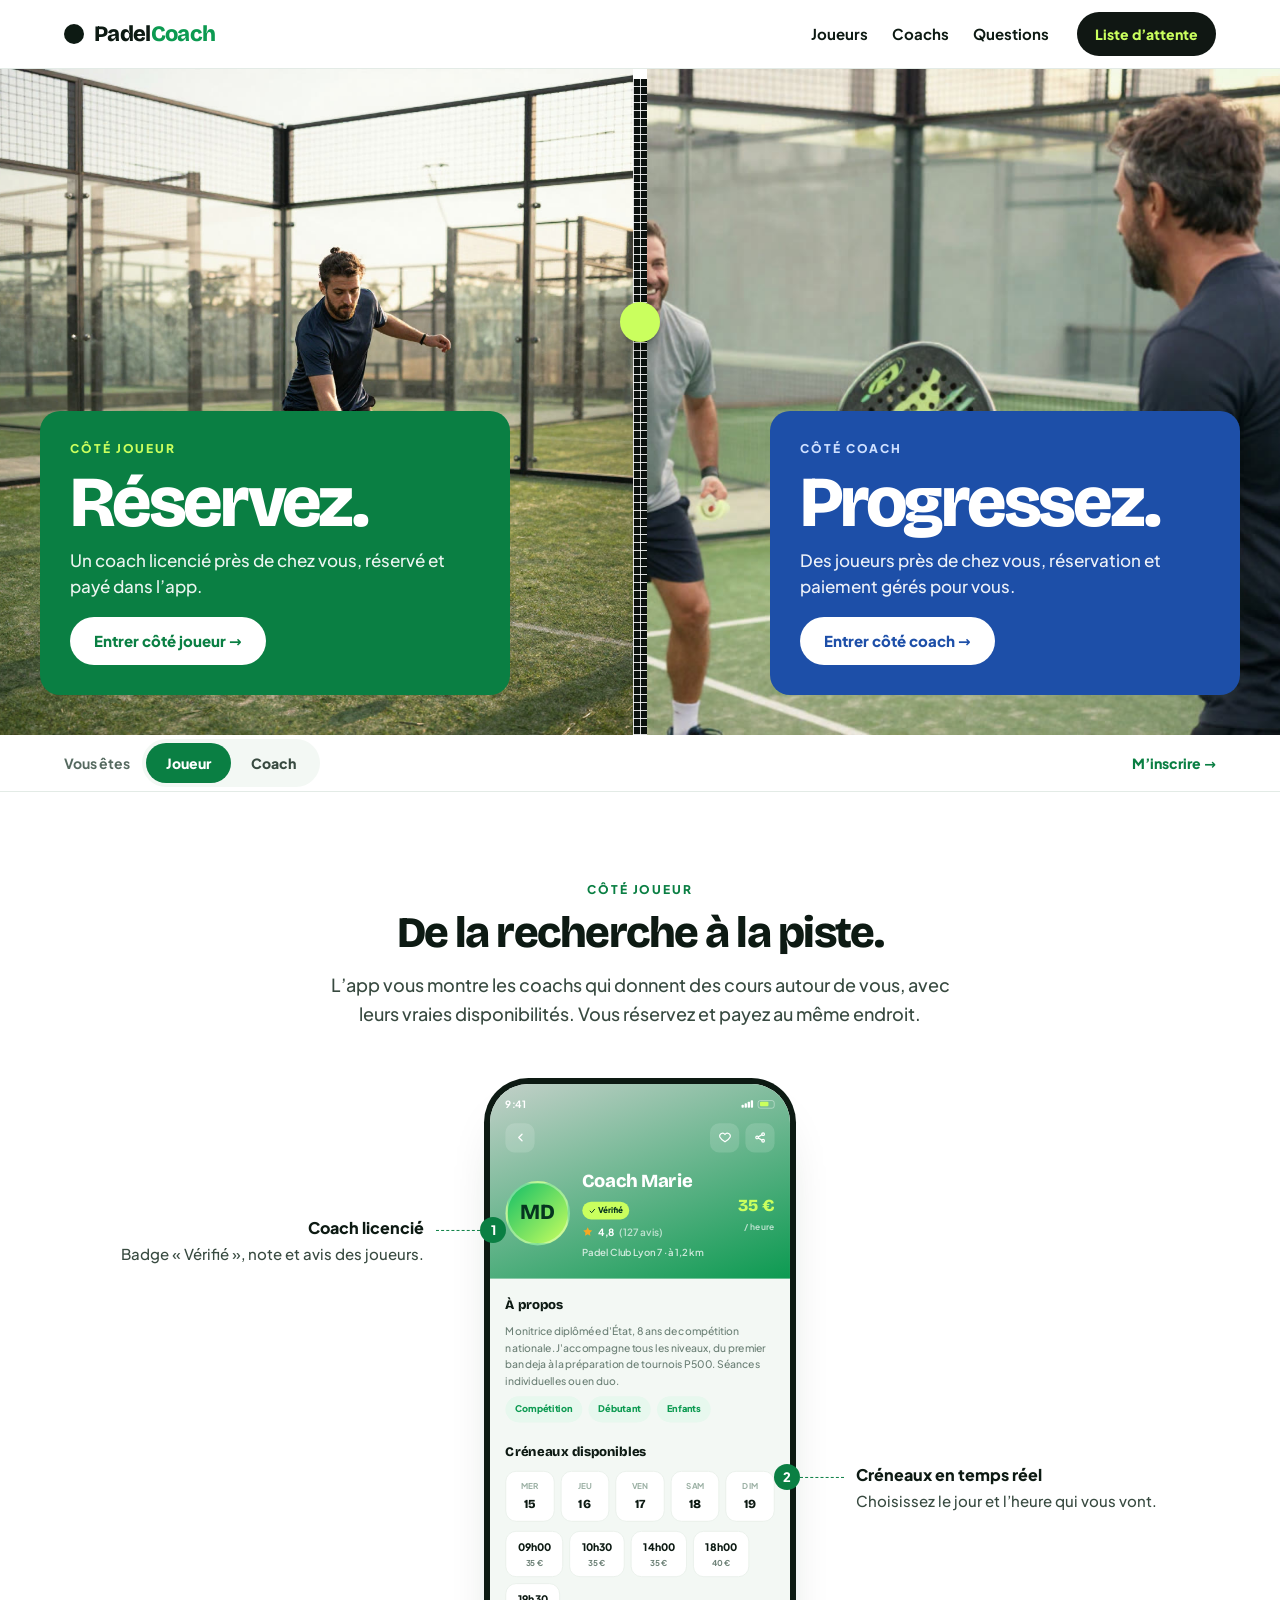
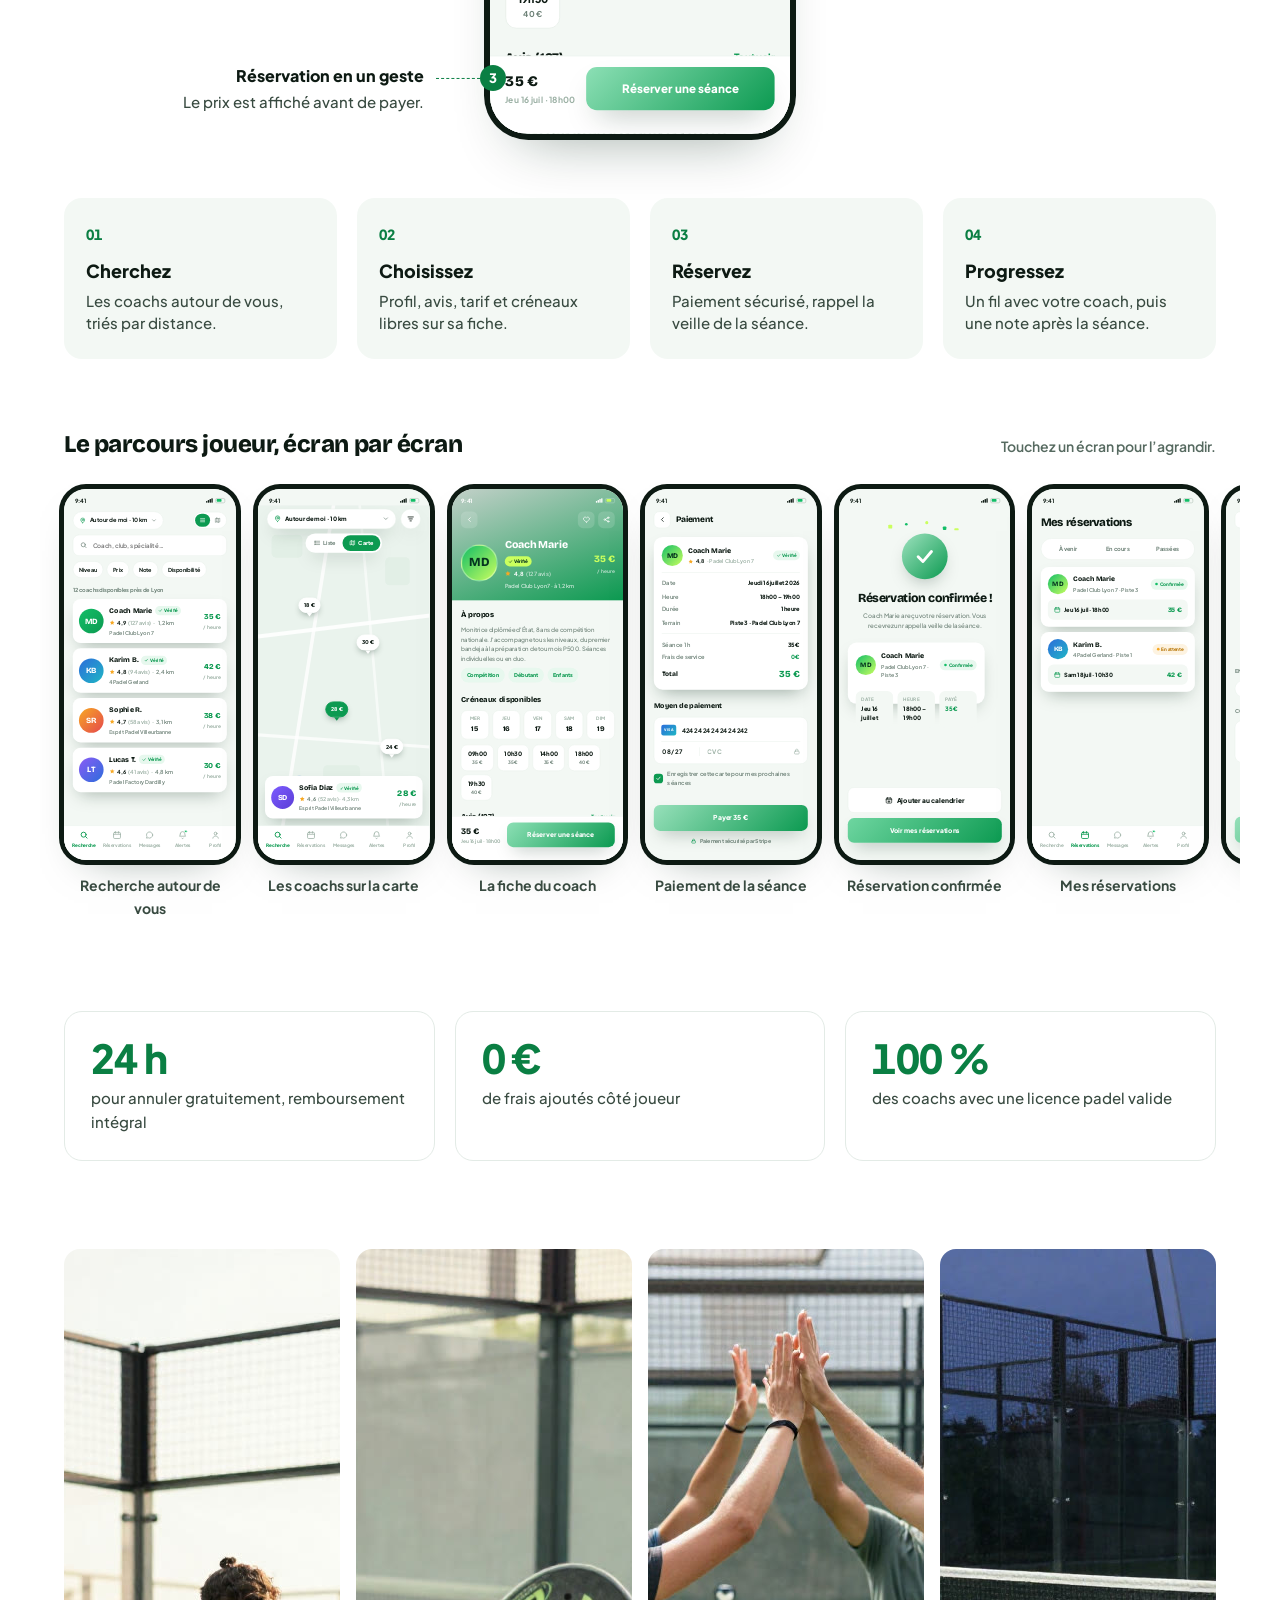
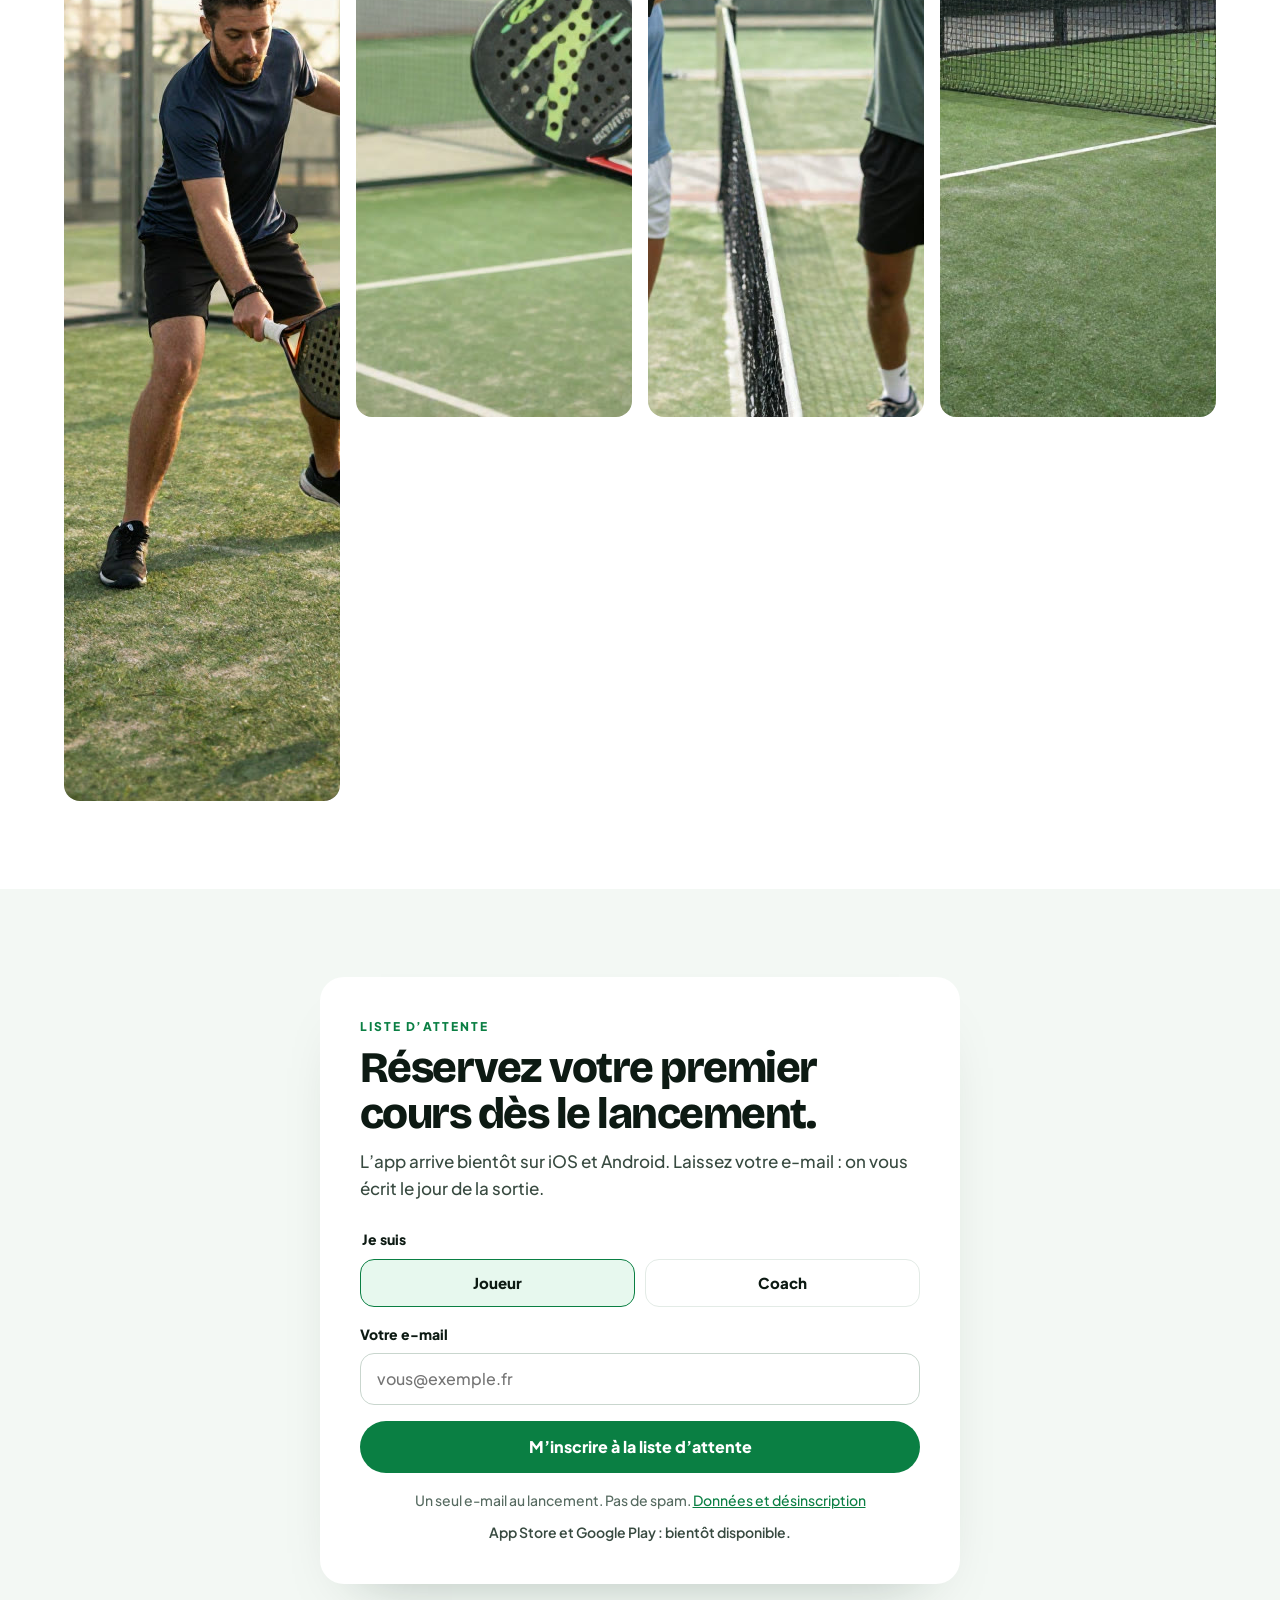
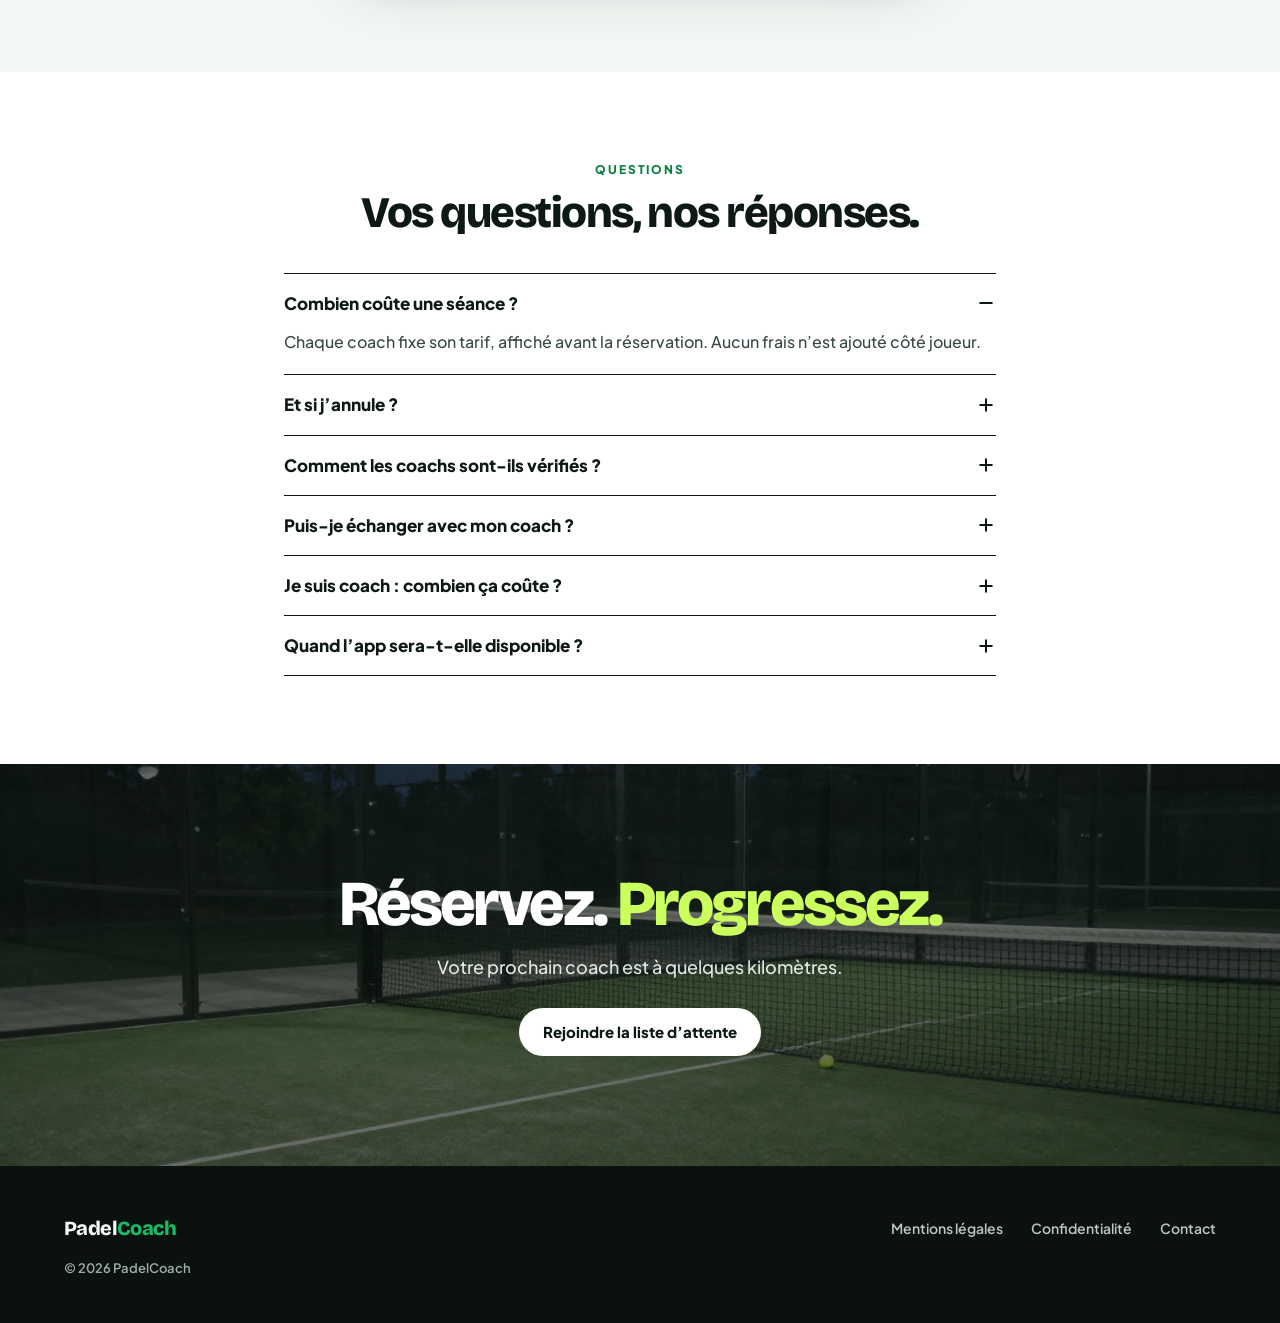
==== commit 852c1c78: "deploy: site vitrine 2026-10-01 08:16 Co-Authored-By: Claude Opus 5.5 <noreply@anthropic.com>" ====
--- a/index.html
+++ b/index.html
@@ -305,7 +305,7 @@
 <section class="split" id="top" aria-labelledby="titre">
 <h1 id="titre" class="sr-only">PadelCoach : réservez un coach de padel près de chez vous, ou remplissez votre planning de coach.</h1>
 <a class="side side--joueur" href="#parcours" data-set-audience="joueur">
-<img src="photos/padel-frappe.jpg" alt="" width="772" height="690" fetchpriority="high">
+<img src="photos/padel-frappe.jpg" alt="" width="1152" height="1152" fetchpriority="high">
 <span class="side__panel">
 <span class="side__kicker">Côté joueur</span>
 <span class="side__word">Réservez.</span>
@@ -713,6 +713,10 @@
     <span style="flex:1;display:flex;flex-direction:column;align-items:center;gap:4px;color:#9bb0a4;font-size:10.5px;font-weight:700;cursor:pointer">
       <svg viewBox="0 0 24 24" width="21" height="21" fill="none" stroke="currentColor" stroke-width="2" stroke-linecap="round" stroke-linejoin="round"><rect x="3" y="5" width="18" height="16" rx="3"></rect><path d="M3 10h18M8 3v4M16 3v4"></path></svg>
       Réservations
+    </span>
+    <span style="flex:1;display:flex;flex-direction:column;align-items:center;gap:4px;color:#9bb0a4;font-size:10.5px;font-weight:700;cursor:pointer">
+      <svg viewBox="0 0 24 24" width="21" height="21" fill="none" stroke="currentColor" stroke-width="2" stroke-linecap="round" stroke-linejoin="round"><path d="M20 12a8 8 0 0 1-11.6 7.1L4 20l1.1-4.1A8 8 0 1 1 20 12z"></path></svg>
+      Messages
     </span>
     <span style="flex:1;display:flex;flex-direction:column;align-items:center;gap:4px;color:#9bb0a4;font-size:10.5px;font-weight:700;cursor:pointer;position:relative">
       <svg viewBox="0 0 24 24" width="21" height="21" fill="none" stroke="currentColor" stroke-width="2" stroke-linecap="round" stroke-linejoin="round"><path d="M6 9a6 6 0 0 1 12 0c0 5 2 6 2 6H4s2-1 2-6"></path><path d="M10 20a2.2 2.2 0 0 0 4 0"></path></svg>
@@ -799,6 +803,10 @@
       Réservations
     </span>
     <span style="flex:1;display:flex;flex-direction:column;align-items:center;gap:4px;color:#9bb0a4;font-size:10.5px;font-weight:700;cursor:pointer">
+      <svg viewBox="0 0 24 24" width="21" height="21" fill="none" stroke="currentColor" stroke-width="2" stroke-linecap="round" stroke-linejoin="round"><path d="M20 12a8 8 0 0 1-11.6 7.1L4 20l1.1-4.1A8 8 0 1 1 20 12z"></path></svg>
+      Messages
+    </span>
+    <span style="flex:1;display:flex;flex-direction:column;align-items:center;gap:4px;color:#9bb0a4;font-size:10.5px;font-weight:700;cursor:pointer">
       <svg viewBox="0 0 24 24" width="21" height="21" fill="none" stroke="currentColor" stroke-width="2" stroke-linecap="round" stroke-linejoin="round"><path d="M6 9a6 6 0 0 1 12 0c0 5 2 6 2 6H4s2-1 2-6"></path><path d="M10 20a2.2 2.2 0 0 0 4 0"></path></svg>
       Alertes
     </span>
@@ -1245,6 +1253,10 @@
     <span style="flex:1;display:flex;flex-direction:column;align-items:center;gap:4px;color:#0c9a51;font-size:10.5px;font-weight:800;cursor:pointer">
       <svg viewBox="0 0 24 24" width="21" height="21" fill="none" stroke="currentColor" stroke-width="2.2" stroke-linecap="round" stroke-linejoin="round"><rect x="3" y="5" width="18" height="16" rx="3"></rect><path d="M3 10h18M8 3v4M16 3v4"></path></svg>
       Réservations
+    </span>
+    <span style="flex:1;display:flex;flex-direction:column;align-items:center;gap:4px;color:#9bb0a4;font-size:10.5px;font-weight:700;cursor:pointer">
+      <svg viewBox="0 0 24 24" width="21" height="21" fill="none" stroke="currentColor" stroke-width="2" stroke-linecap="round" stroke-linejoin="round"><path d="M20 12a8 8 0 0 1-11.6 7.1L4 20l1.1-4.1A8 8 0 1 1 20 12z"></path></svg>
+      Messages
     </span>
     <span style="flex:1;display:flex;flex-direction:column;align-items:center;gap:4px;color:#9bb0a4;font-size:10.5px;font-weight:700;cursor:pointer;position:relative">
       <svg viewBox="0 0 24 24" width="21" height="21" fill="none" stroke="currentColor" stroke-width="2" stroke-linecap="round" stroke-linejoin="round"><path d="M6 9a6 6 0 0 1 12 0c0 5 2 6 2 6H4s2-1 2-6"></path><path d="M10 20a2.2 2.2 0 0 0 4 0"></path></svg>
@@ -1741,6 +1753,10 @@
       Réservations
     </span>
     <span style="flex:1;display:flex;flex-direction:column;align-items:center;gap:4px;color:#9aabc2;font-size:10.5px;font-weight:700;cursor:pointer">
+      <svg viewBox="0 0 24 24" width="21" height="21" fill="none" stroke="currentColor" stroke-width="2" stroke-linecap="round" stroke-linejoin="round"><path d="M20 12a8 8 0 0 1-11.6 7.1L4 20l1.1-4.1A8 8 0 1 1 20 12z"></path></svg>
+      Messages
+    </span>
+    <span style="flex:1;display:flex;flex-direction:column;align-items:center;gap:4px;color:#9aabc2;font-size:10.5px;font-weight:700;cursor:pointer">
       <svg viewBox="0 0 24 24" width="21" height="21" fill="none" stroke="currentColor" stroke-width="2" stroke-linecap="round" stroke-linejoin="round"><path d="M4 19V10M10 19V5M16 19v-7M21 19H3"></path></svg>
       Revenus
     </span>
@@ -2204,6 +2220,10 @@
       Réservations
     </span>
     <span style="flex:1;display:flex;flex-direction:column;align-items:center;gap:4px;color:#9aabc2;font-size:10.5px;font-weight:700;cursor:pointer">
+      <svg viewBox="0 0 24 24" width="21" height="21" fill="none" stroke="currentColor" stroke-width="2" stroke-linecap="round" stroke-linejoin="round"><path d="M20 12a8 8 0 0 1-11.6 7.1L4 20l1.1-4.1A8 8 0 1 1 20 12z"></path></svg>
+      Messages
+    </span>
+    <span style="flex:1;display:flex;flex-direction:column;align-items:center;gap:4px;color:#9aabc2;font-size:10.5px;font-weight:700;cursor:pointer">
       <svg viewBox="0 0 24 24" width="21" height="21" fill="none" stroke="currentColor" stroke-width="2" stroke-linecap="round" stroke-linejoin="round"><path d="M4 19V10M10 19V5M16 19v-7M21 19H3"></path></svg>
       Revenus
     </span>
@@ -2319,6 +2339,10 @@
       <span style="position:absolute;top:-2px;right:22px;width:8px;height:8px;border-radius:50%;background:#f7a823;border:2px solid #ffffff"></span>
     </span>
     <span style="flex:1;display:flex;flex-direction:column;align-items:center;gap:4px;color:#9aabc2;font-size:10.5px;font-weight:700;cursor:pointer">
+      <svg viewBox="0 0 24 24" width="21" height="21" fill="none" stroke="currentColor" stroke-width="2" stroke-linecap="round" stroke-linejoin="round"><path d="M20 12a8 8 0 0 1-11.6 7.1L4 20l1.1-4.1A8 8 0 1 1 20 12z"></path></svg>
+      Messages
+    </span>
+    <span style="flex:1;display:flex;flex-direction:column;align-items:center;gap:4px;color:#9aabc2;font-size:10.5px;font-weight:700;cursor:pointer">
       <svg viewBox="0 0 24 24" width="21" height="21" fill="none" stroke="currentColor" stroke-width="2" stroke-linecap="round" stroke-linejoin="round"><path d="M4 19V10M10 19V5M16 19v-7M21 19H3"></path></svg>
       Revenus
     </span>
@@ -2446,6 +2470,10 @@
     <span style="flex:1;display:flex;flex-direction:column;align-items:center;gap:4px;color:#9aabc2;font-size:10.5px;font-weight:700;cursor:pointer">
       <svg viewBox="0 0 24 24" width="21" height="21" fill="none" stroke="currentColor" stroke-width="2" stroke-linecap="round" stroke-linejoin="round"><path d="M8 6h13M8 12h13M8 18h13"></path><circle cx="4" cy="6" r="1.2"></circle><circle cx="4" cy="12" r="1.2"></circle><circle cx="4" cy="18" r="1.2"></circle></svg>
       Réservations
+    </span>
+    <span style="flex:1;display:flex;flex-direction:column;align-items:center;gap:4px;color:#9aabc2;font-size:10.5px;font-weight:700;cursor:pointer">
+      <svg viewBox="0 0 24 24" width="21" height="21" fill="none" stroke="currentColor" stroke-width="2" stroke-linecap="round" stroke-linejoin="round"><path d="M20 12a8 8 0 0 1-11.6 7.1L4 20l1.1-4.1A8 8 0 1 1 20 12z"></path></svg>
+      Messages
     </span>
     <span style="flex:1;display:flex;flex-direction:column;align-items:center;gap:4px;color:#1d4fa8;font-size:10.5px;font-weight:800;cursor:pointer">
       <svg viewBox="0 0 24 24" width="21" height="21" fill="none" stroke="currentColor" stroke-width="2.4" stroke-linecap="round" stroke-linejoin="round"><path d="M4 19V10M10 19V5M16 19v-7M21 19H3"></path></svg>
@@ -2478,7 +2506,7 @@
 </section>
 
 <div class="wrap photos" aria-hidden="true">
-<img src="photos/padel-frappe.jpg" alt="" loading="lazy" width="772" height="690">
+<img src="photos/padel-frappe.jpg" alt="" loading="lazy" width="1152" height="1152">
 <img src="photos/padel-cours-coach.jpg" alt="" loading="lazy" width="1344" height="768">
 <img src="photos/padel-double.jpg" alt="" loading="lazy" width="1344" height="768">
 <img src="photos/padel-terrain-soir.jpg" alt="" loading="lazy" width="1344" height="768">
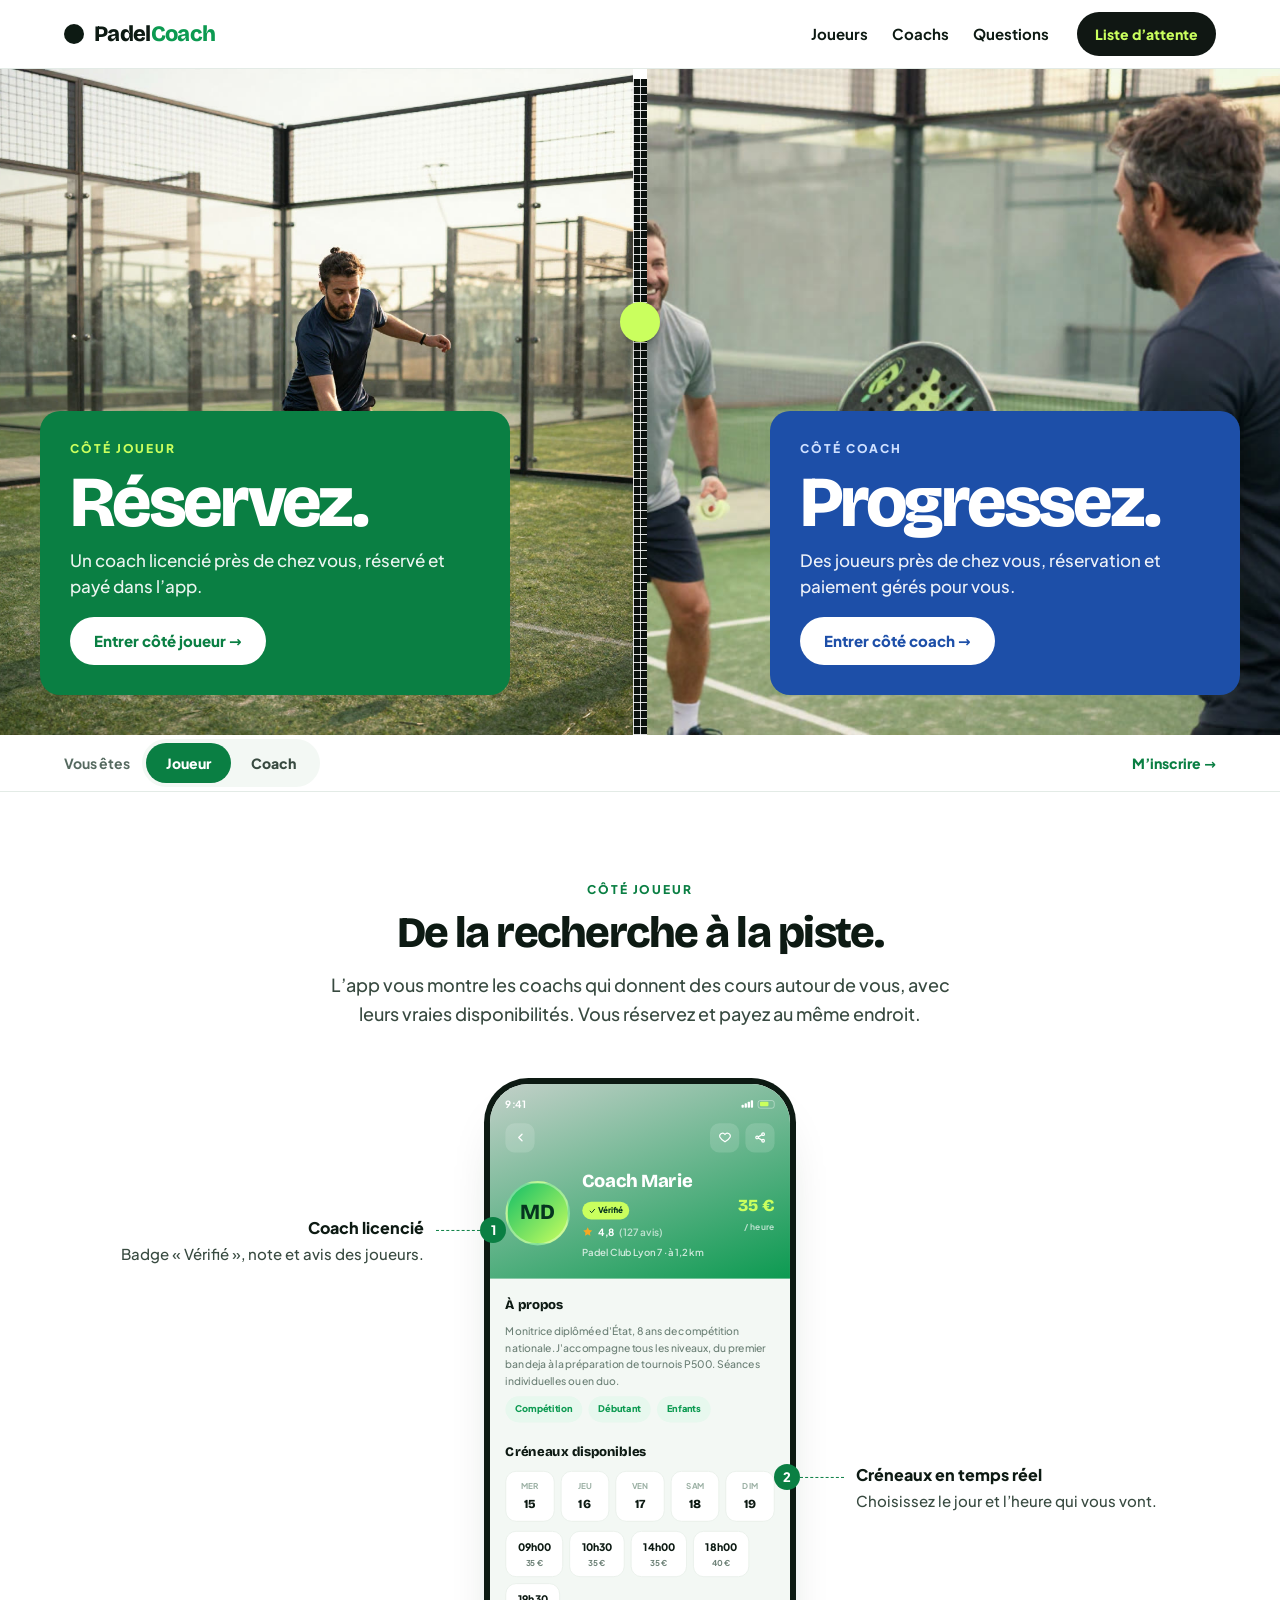
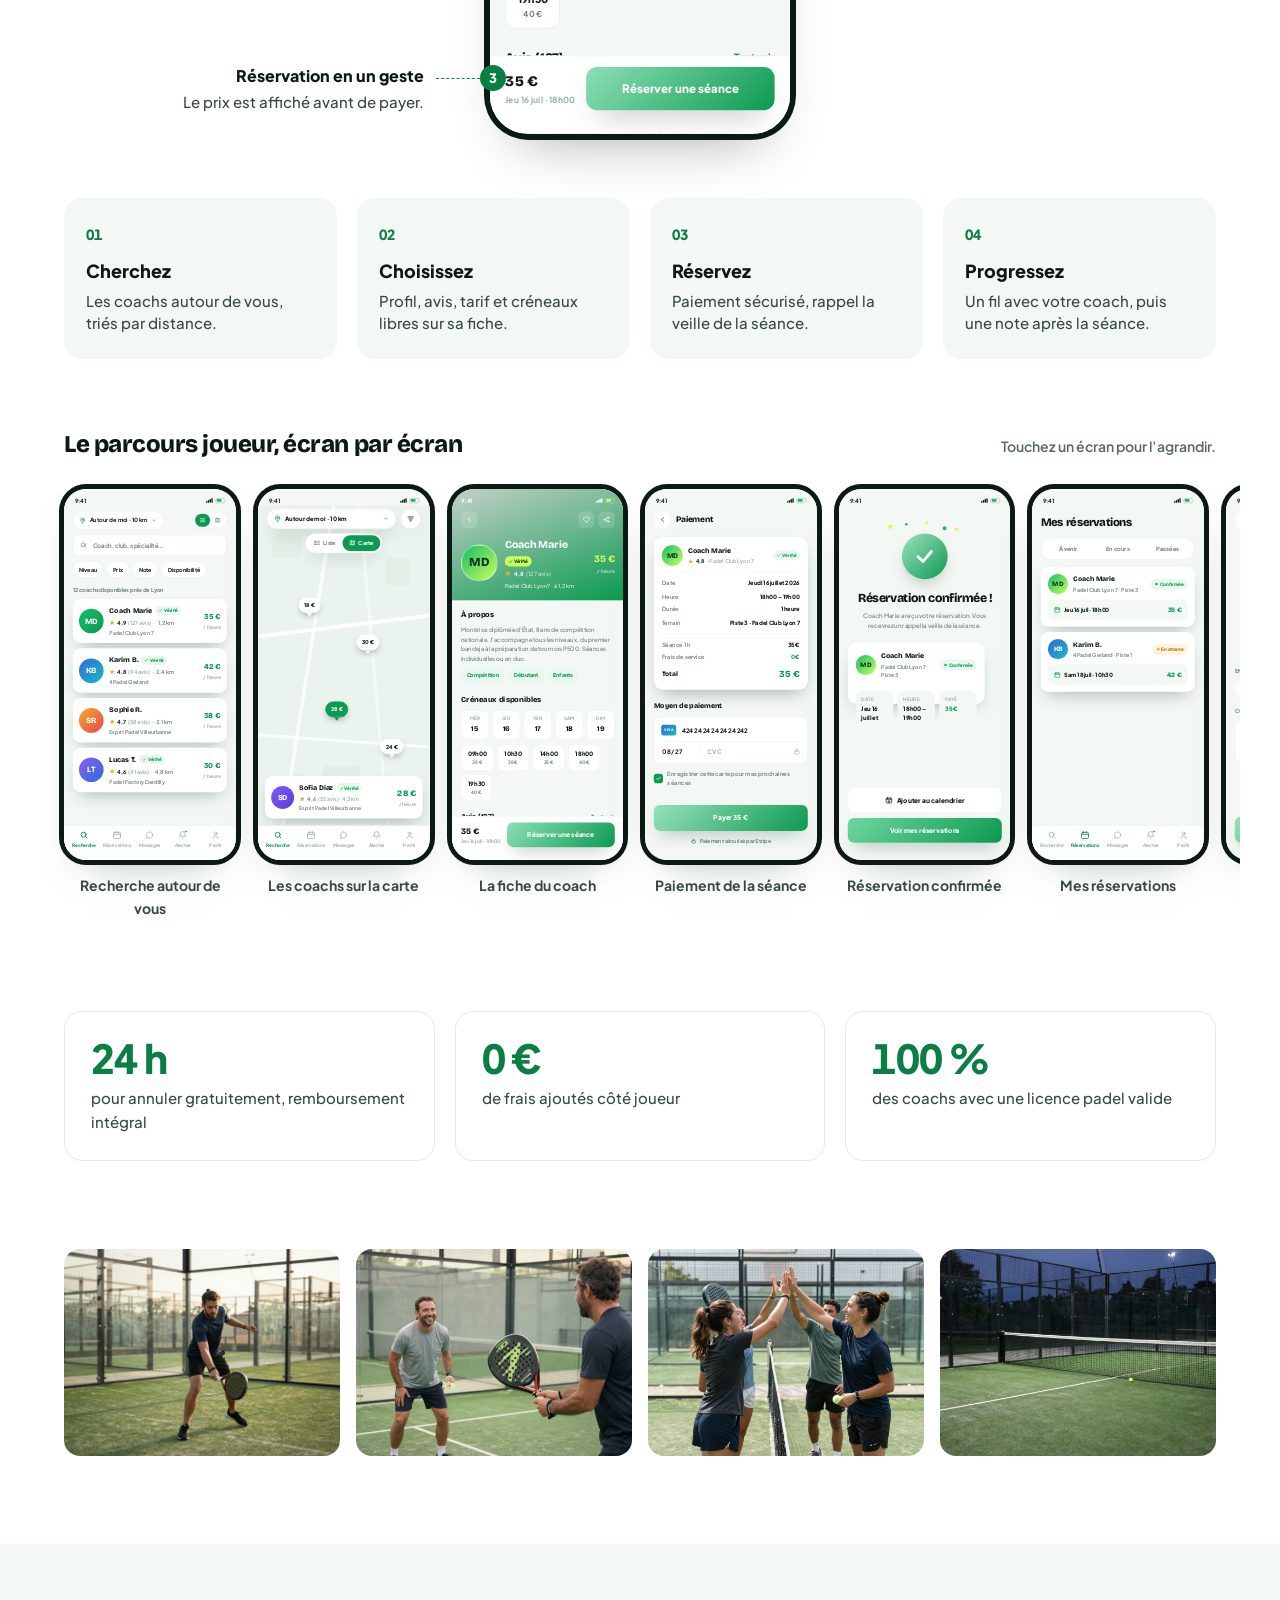
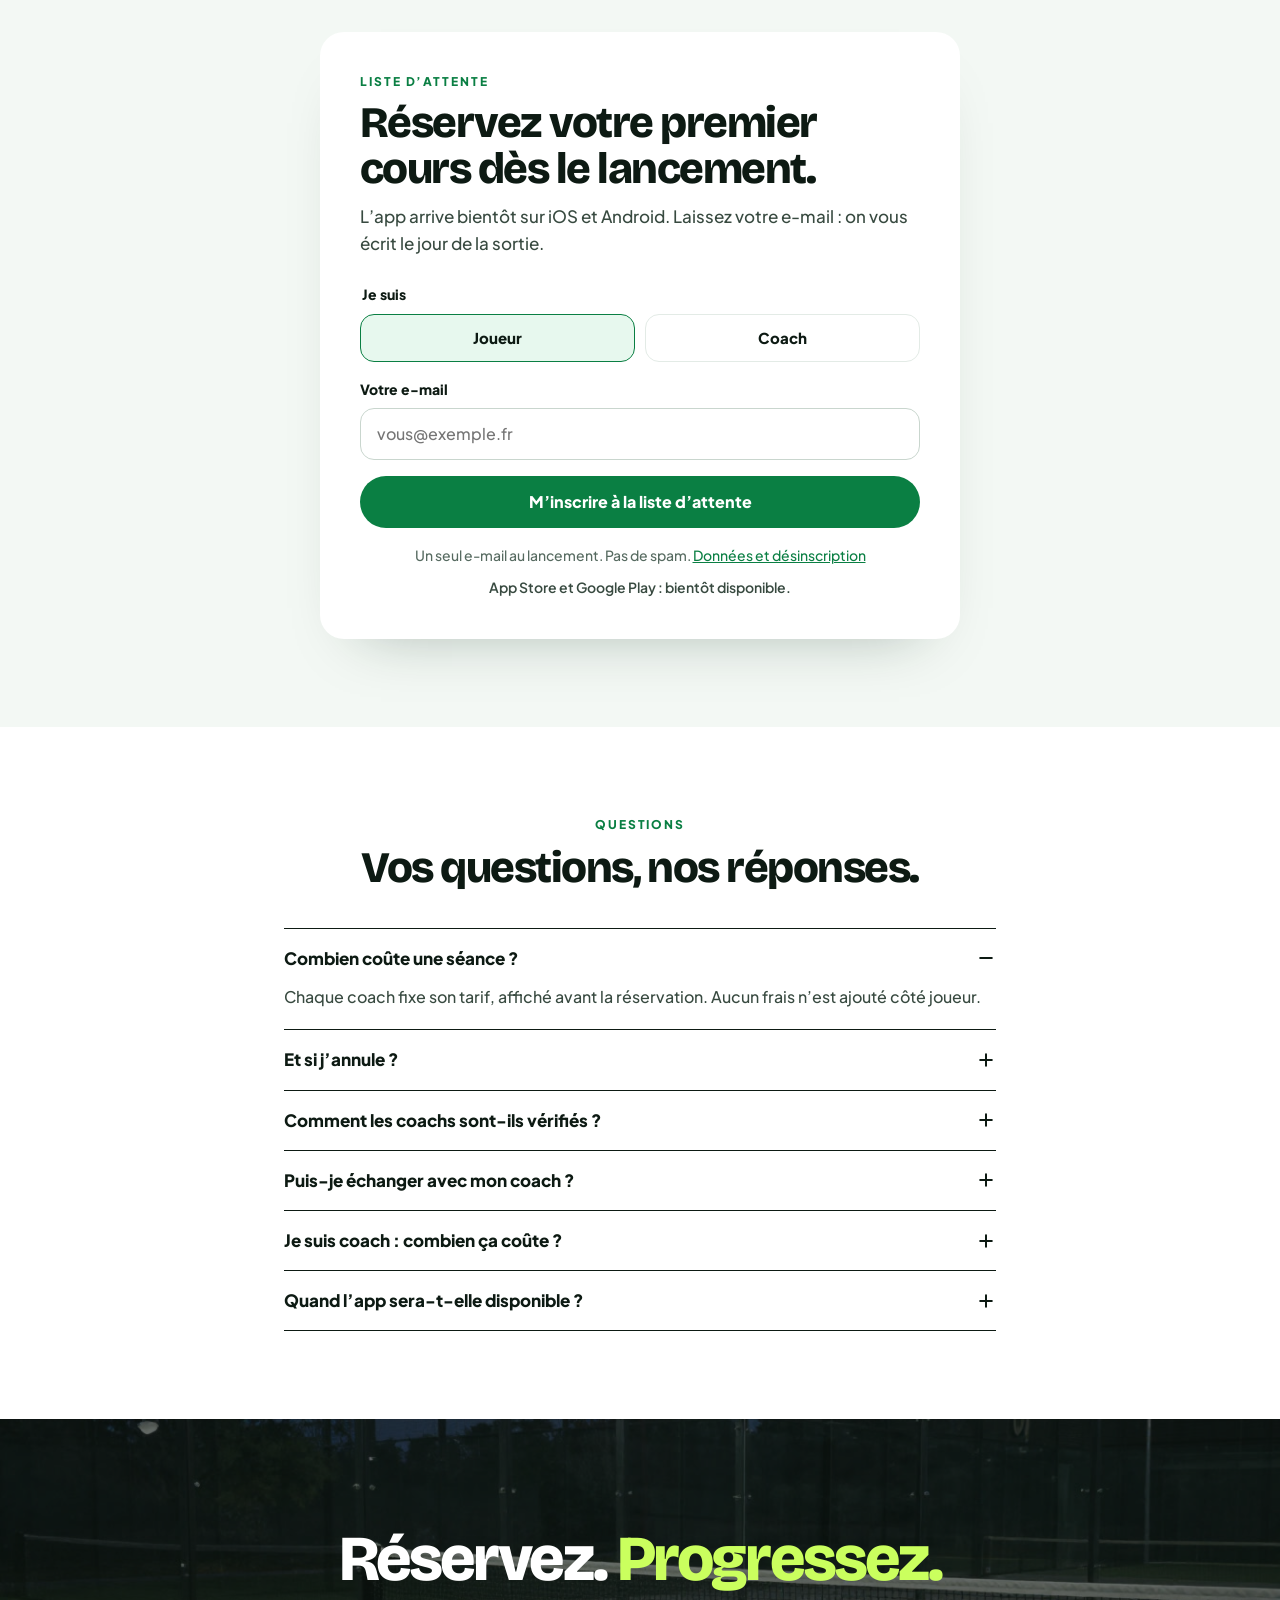
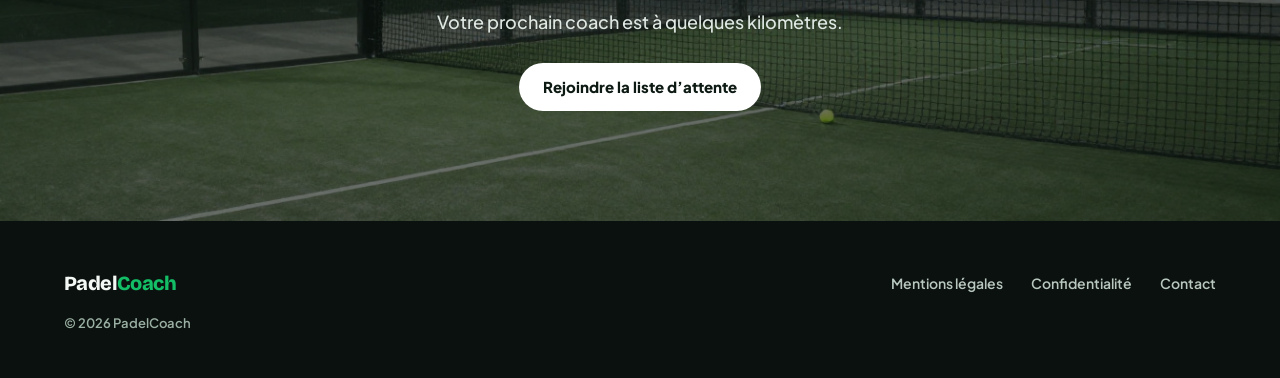
==== commit 1608c292: "deploy: site vitrine 2026-10-01 08:31 Co-Authored-By: Claude Opus 5.5 <noreply@anthropic.com>" ====
--- a/index.html
+++ b/index.html
@@ -165,7 +165,7 @@
 
 /* ── Photos ── */
 .photos{display:grid;grid-template-columns:repeat(4,minmax(0,1fr));gap:16px;padding-bottom:88px}
-.photos img{width:100%;aspect-ratio:4/3;object-fit:cover;border-radius:16px}
+.photos img{width:100%;height:auto;aspect-ratio:4/3;object-fit:cover;border-radius:16px}
 
 /* ── Liste d'attente ── */
 .inscription{background:var(--light)}
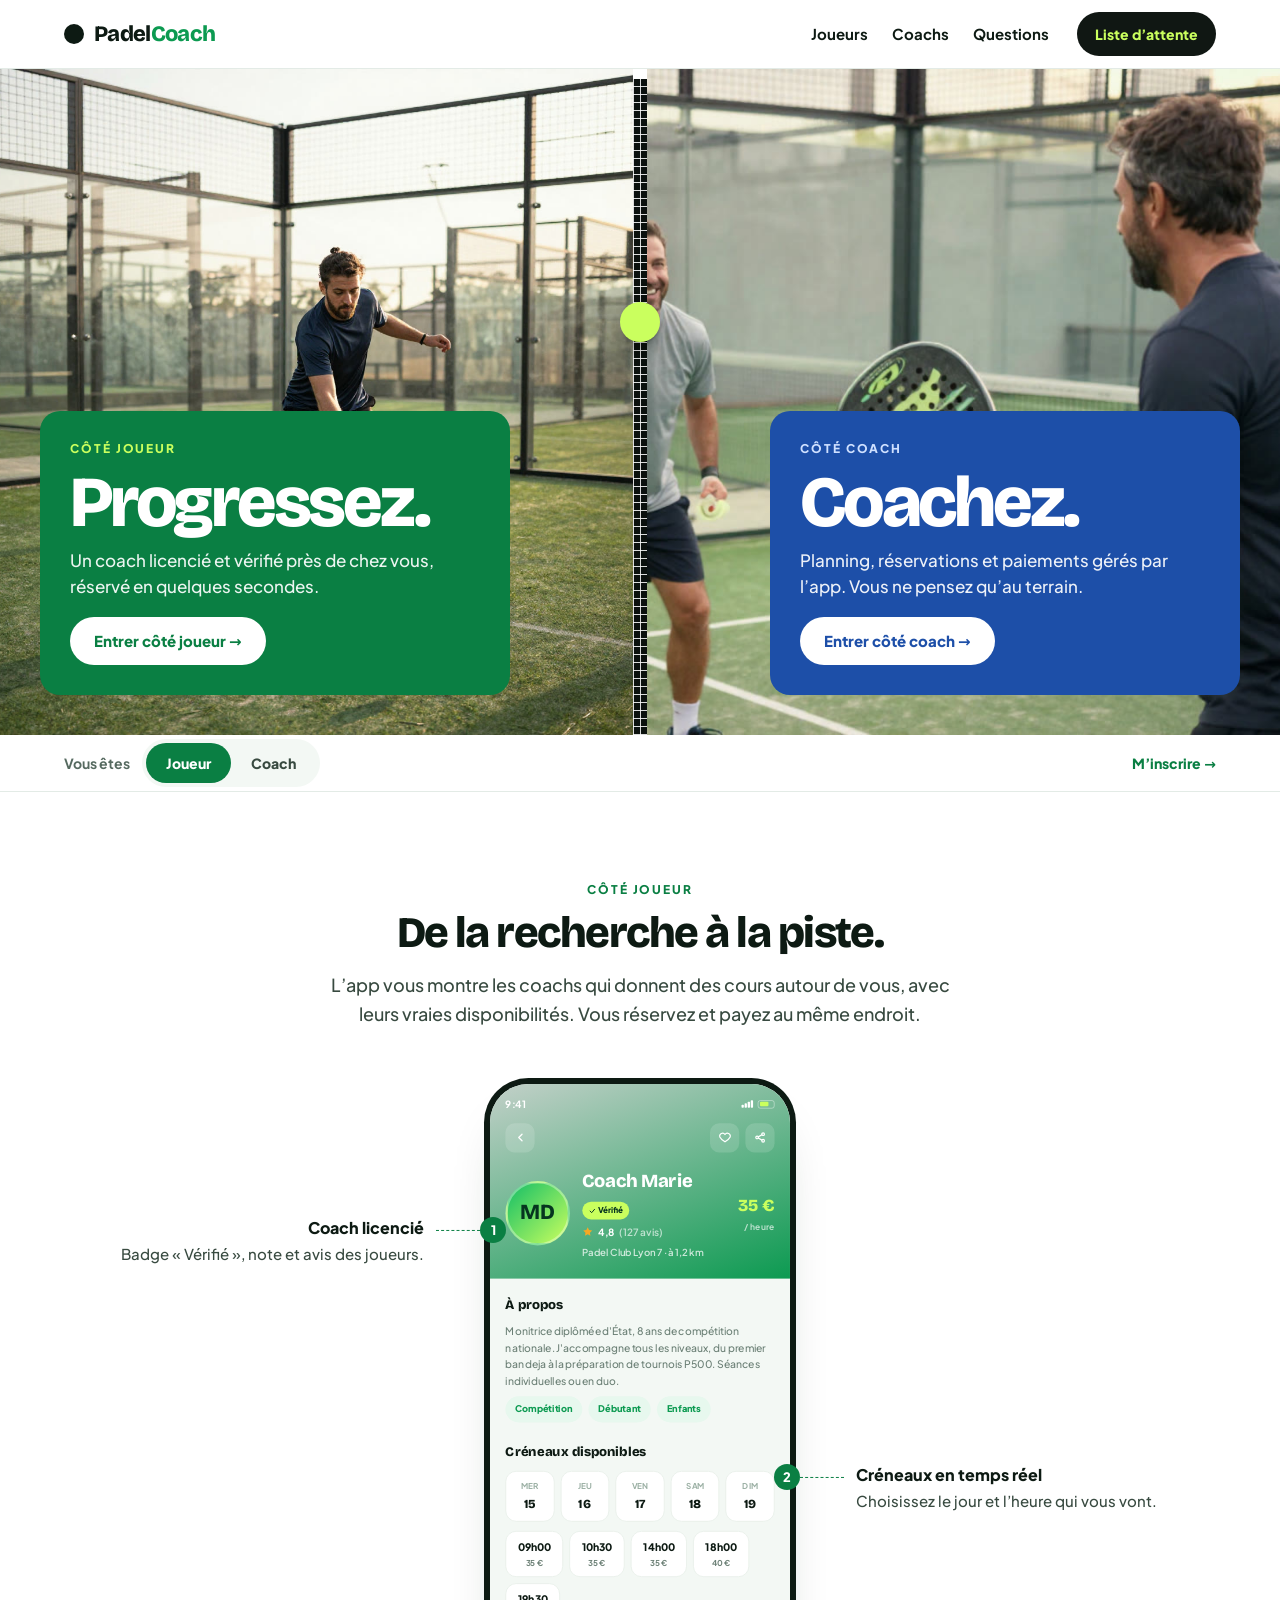
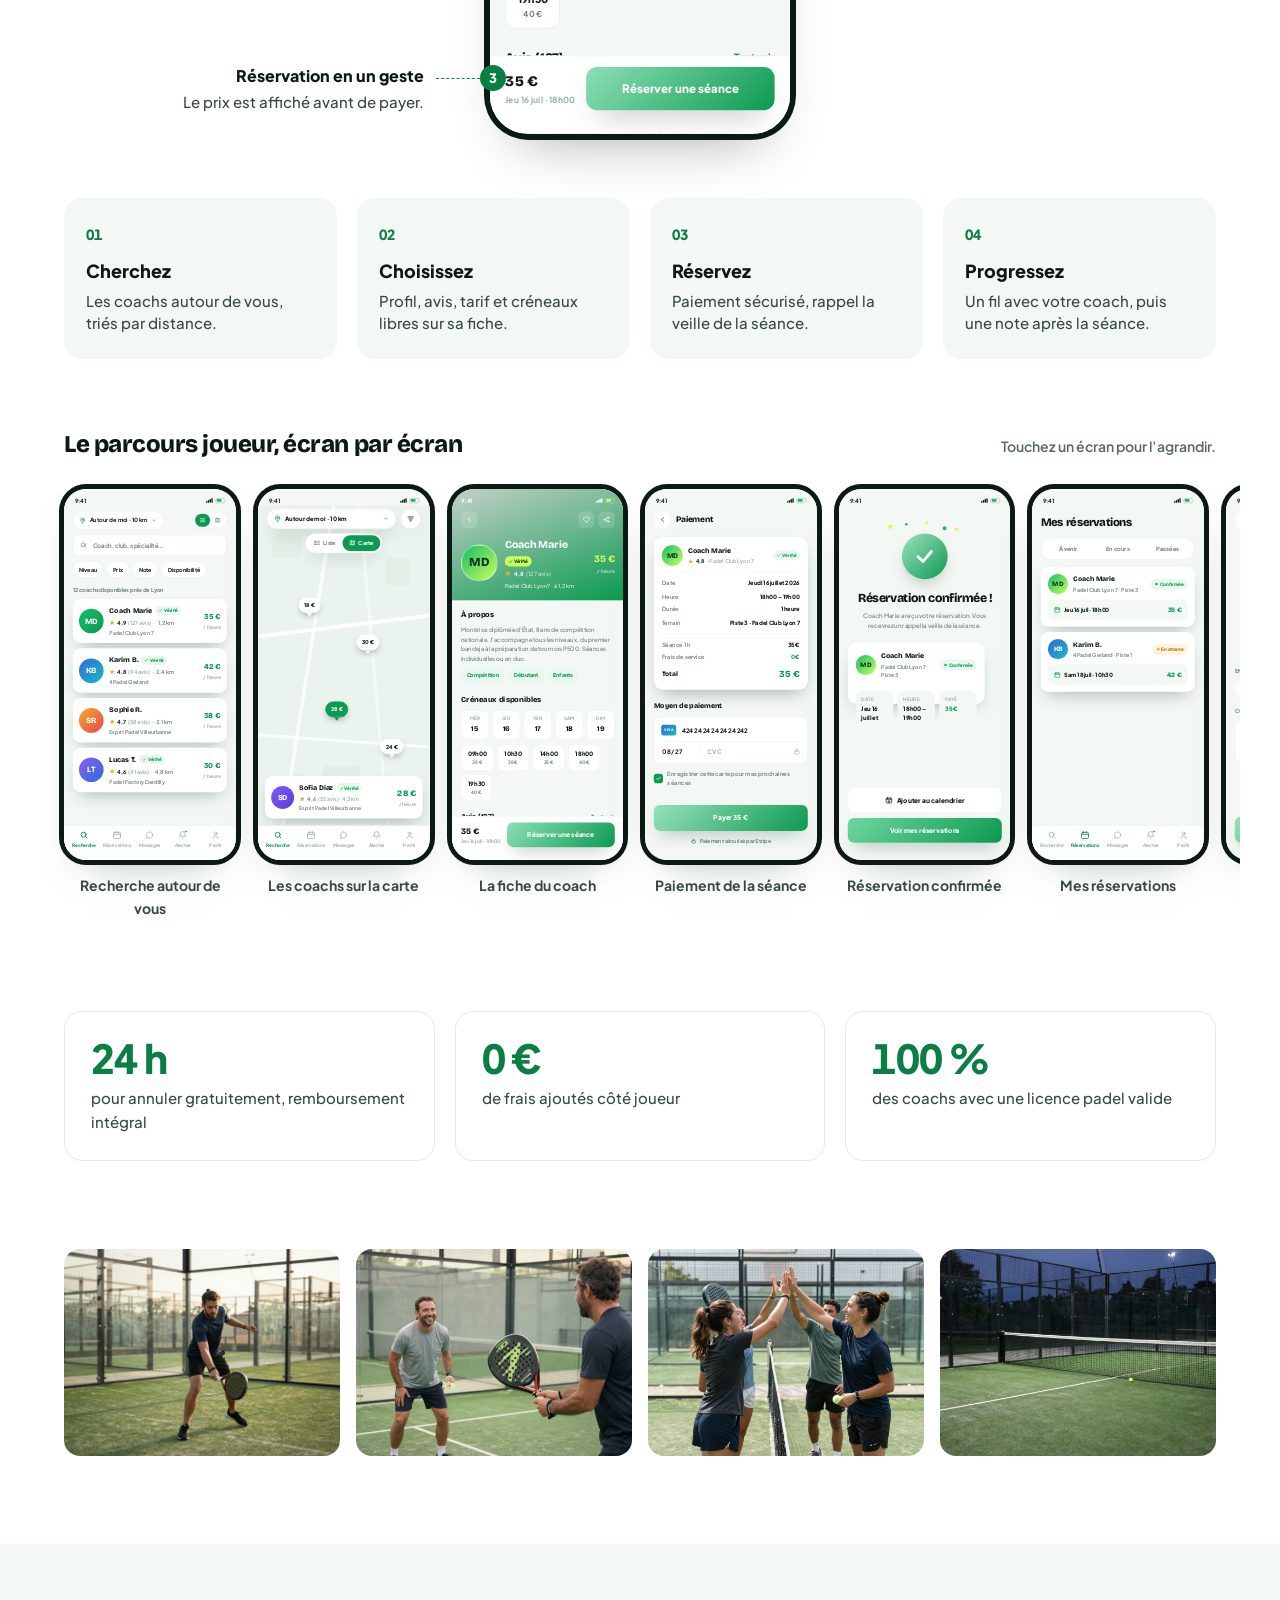
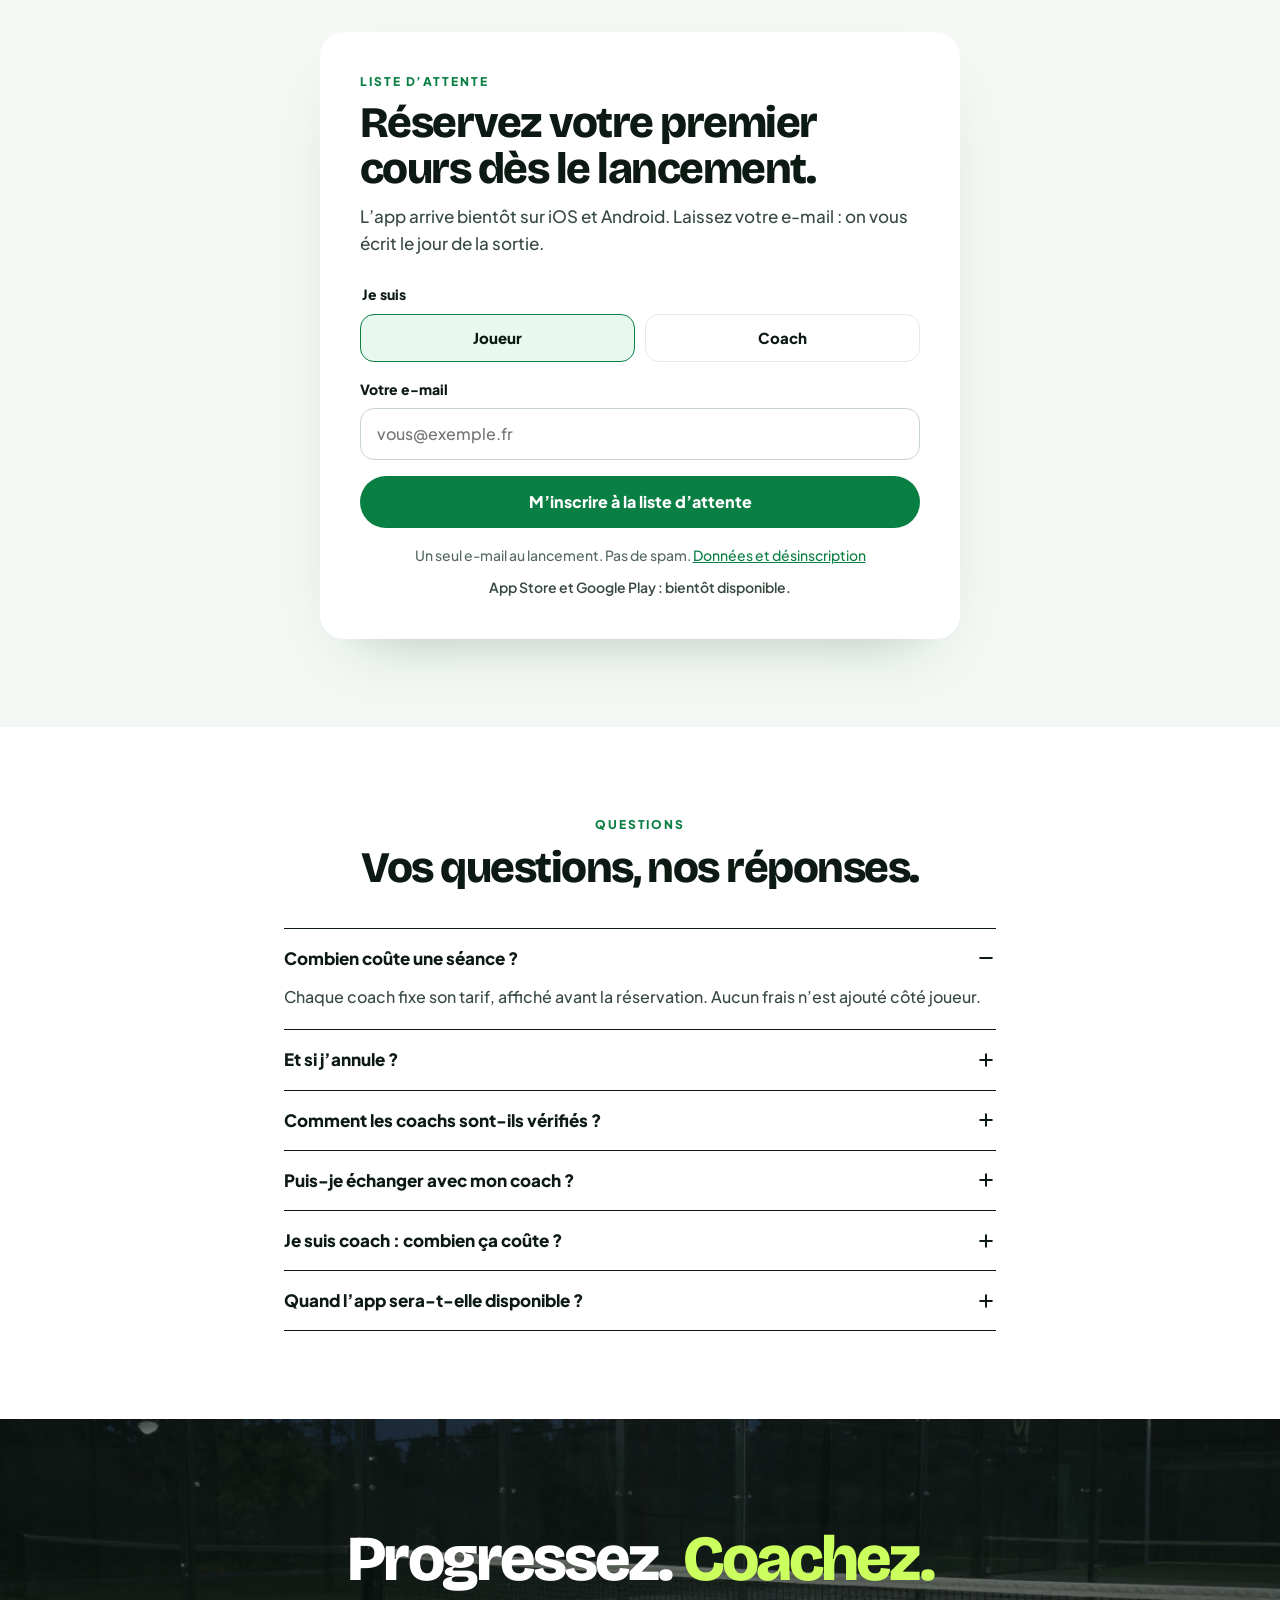
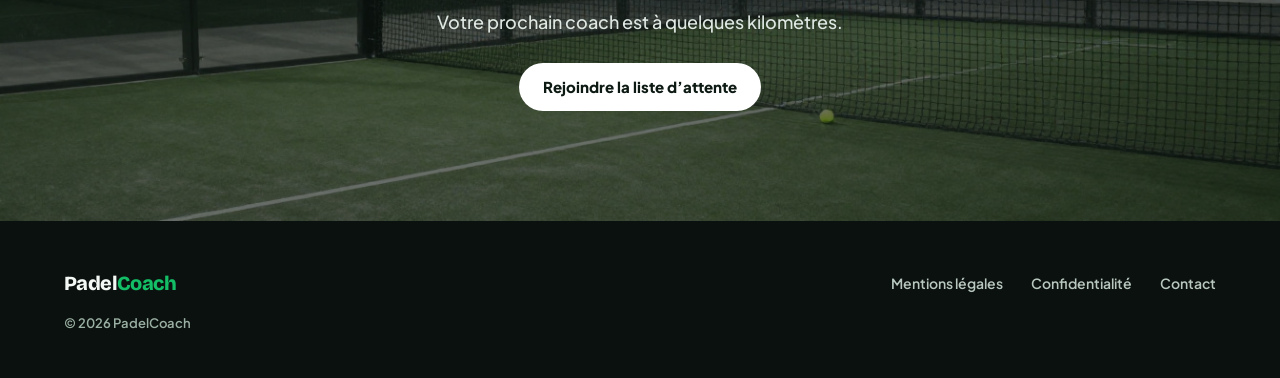
==== commit d4fbdb49: "deploy: site vitrine 2026-10-01 08:42 Co-Authored-By: Claude Opus 5.5 <noreply@anthropic.com>" ====
--- a/index.html
+++ b/index.html
@@ -9,8 +9,8 @@
 <meta name="theme-color" content="#ffffff">
 <meta property="og:type" content="website">
 <meta property="og:locale" content="fr_FR">
-<meta property="og:title" content="PadelCoach — Réservez. Progressez.">
-<meta property="og:description" content="Trouvez un coach de padel licencié près de chez vous et réservez votre séance en quelques gestes.">
+<meta property="og:title" content="PadelCoach — Progressez avec un coach vérifié">
+<meta property="og:description" content="Progressez avec un coach de padel licencié et vérifié près de chez vous, réservé en quelques secondes.">
 <meta property="og:url" content="https://jeromemapro-dot.github.io/padelcoach-site/">
 <meta property="og:image" content="https://jeromemapro-dot.github.io/padelcoach-site/og-image.jpg">
 <meta property="og:image:width" content="1200">
@@ -303,13 +303,13 @@
 <main id="contenu">
 
 <section class="split" id="top" aria-labelledby="titre">
-<h1 id="titre" class="sr-only">PadelCoach : réservez un coach de padel près de chez vous, ou remplissez votre planning de coach.</h1>
+<h1 id="titre" class="sr-only">PadelCoach : progressez avec un coach de padel vérifié près de chez vous. Coachs : l’app gère planning, réservations et paiements.</h1>
 <a class="side side--joueur" href="#parcours" data-set-audience="joueur">
 <img src="photos/padel-frappe.jpg" alt="" width="1152" height="1152" fetchpriority="high">
 <span class="side__panel">
 <span class="side__kicker">Côté joueur</span>
-<span class="side__word">Réservez.</span>
-<span class="side__promise">Un coach licencié près de chez vous, réservé et payé dans l’app.</span>
+<span class="side__word">Progressez.</span>
+<span class="side__promise">Un coach licencié et vérifié près de chez vous, réservé en quelques secondes.</span>
 <span class="btn btn--white side__cta">Entrer côté joueur →</span>
 </span>
 </a>
@@ -317,8 +317,8 @@
 <img src="photos/padel-cours-coach.jpg" alt="" width="1344" height="768" style="object-position:70% center">
 <span class="side__panel">
 <span class="side__kicker">Côté coach</span>
-<span class="side__word">Progressez.</span>
-<span class="side__promise">Des joueurs près de chez vous, réservation et paiement gérés pour vous.</span>
+<span class="side__word">Coachez.</span>
+<span class="side__promise">Planning, réservations et paiements gérés par l’app. Vous ne pensez qu’au terrain.</span>
 <span class="btn btn--white side__cta">Entrer côté coach →</span>
 </span>
 </a>
@@ -2562,7 +2562,7 @@
 <section class="final dark" aria-labelledby="titre-final">
 <img src="photos/padel-terrain-soir.jpg" alt="" loading="lazy" width="1344" height="768">
 <div class="wrap">
-<h2 id="titre-final">Réservez. <span>Progressez.</span></h2>
+<h2 id="titre-final">Progressez. <span>Coachez.</span></h2>
 <p>Votre prochain coach est à quelques kilomètres.</p>
 <a class="btn btn--white" href="#inscription">Rejoindre la liste d’attente</a>
 </div>
